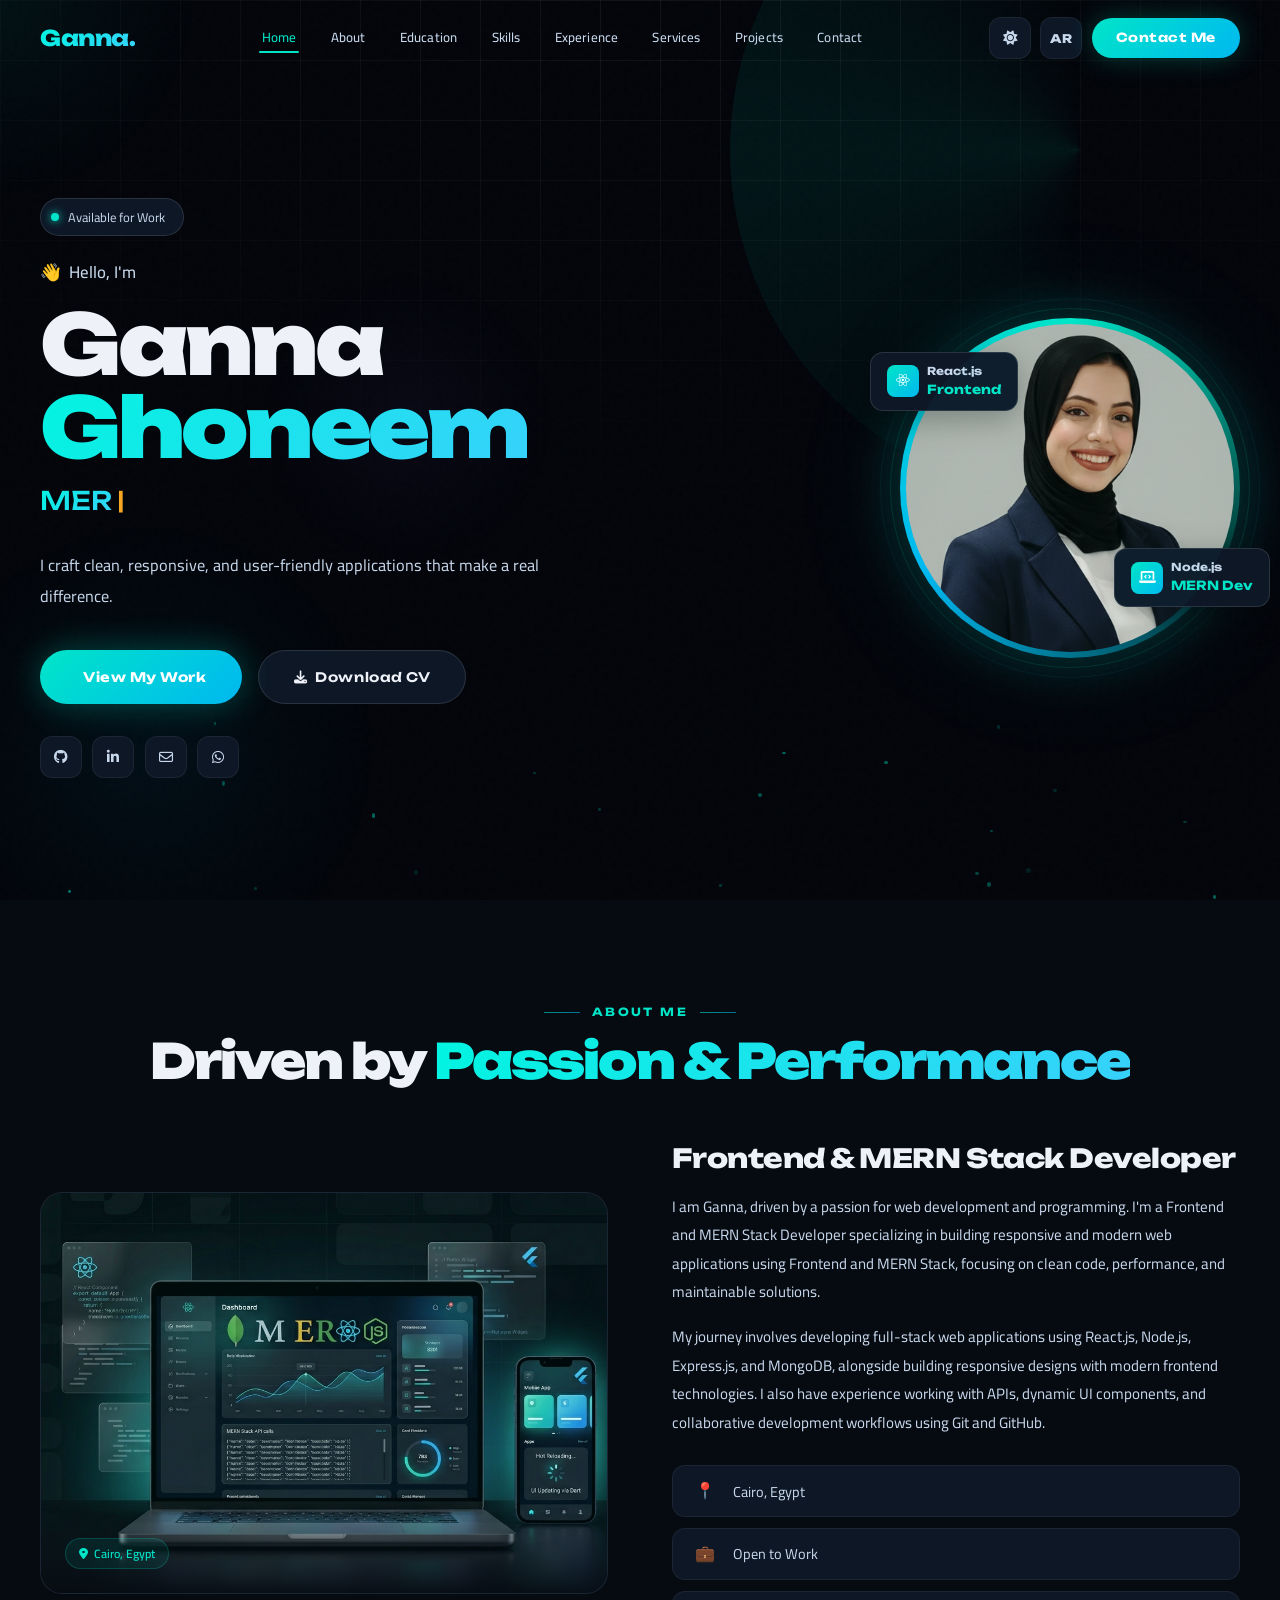
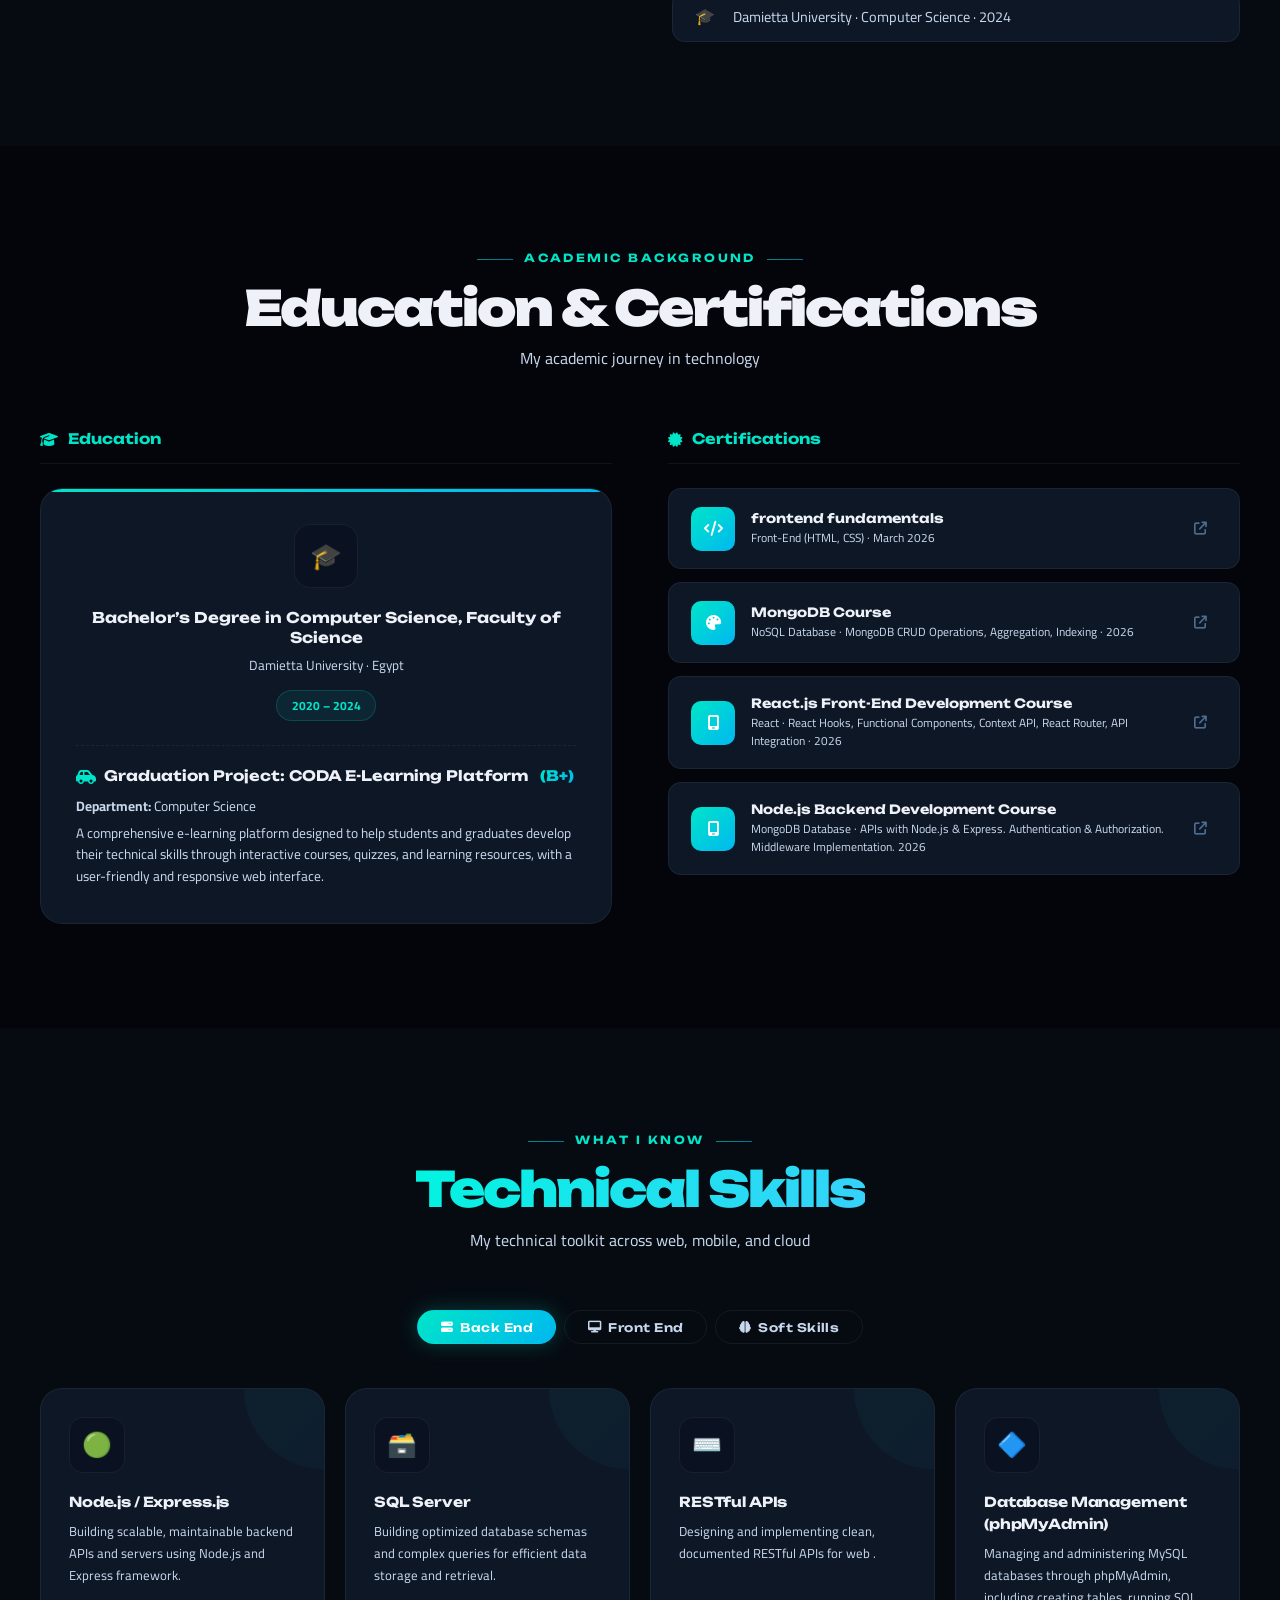
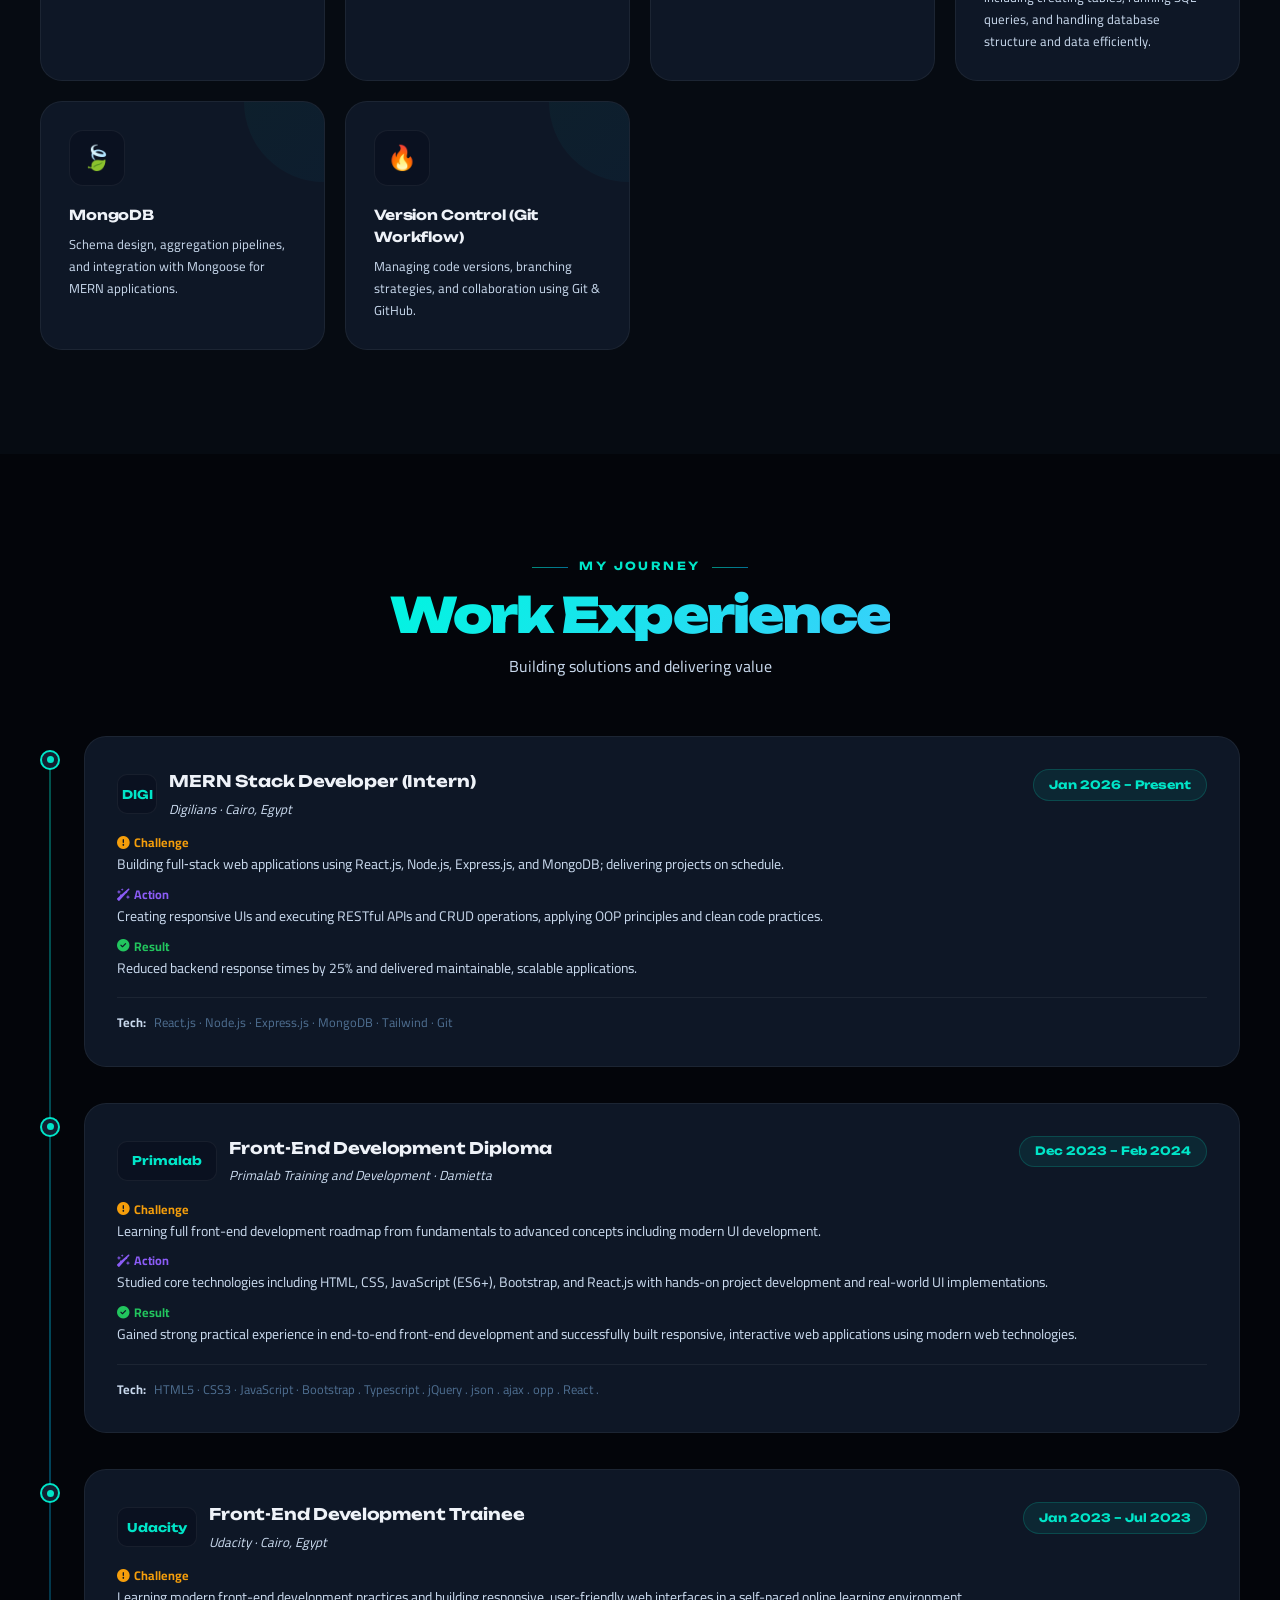
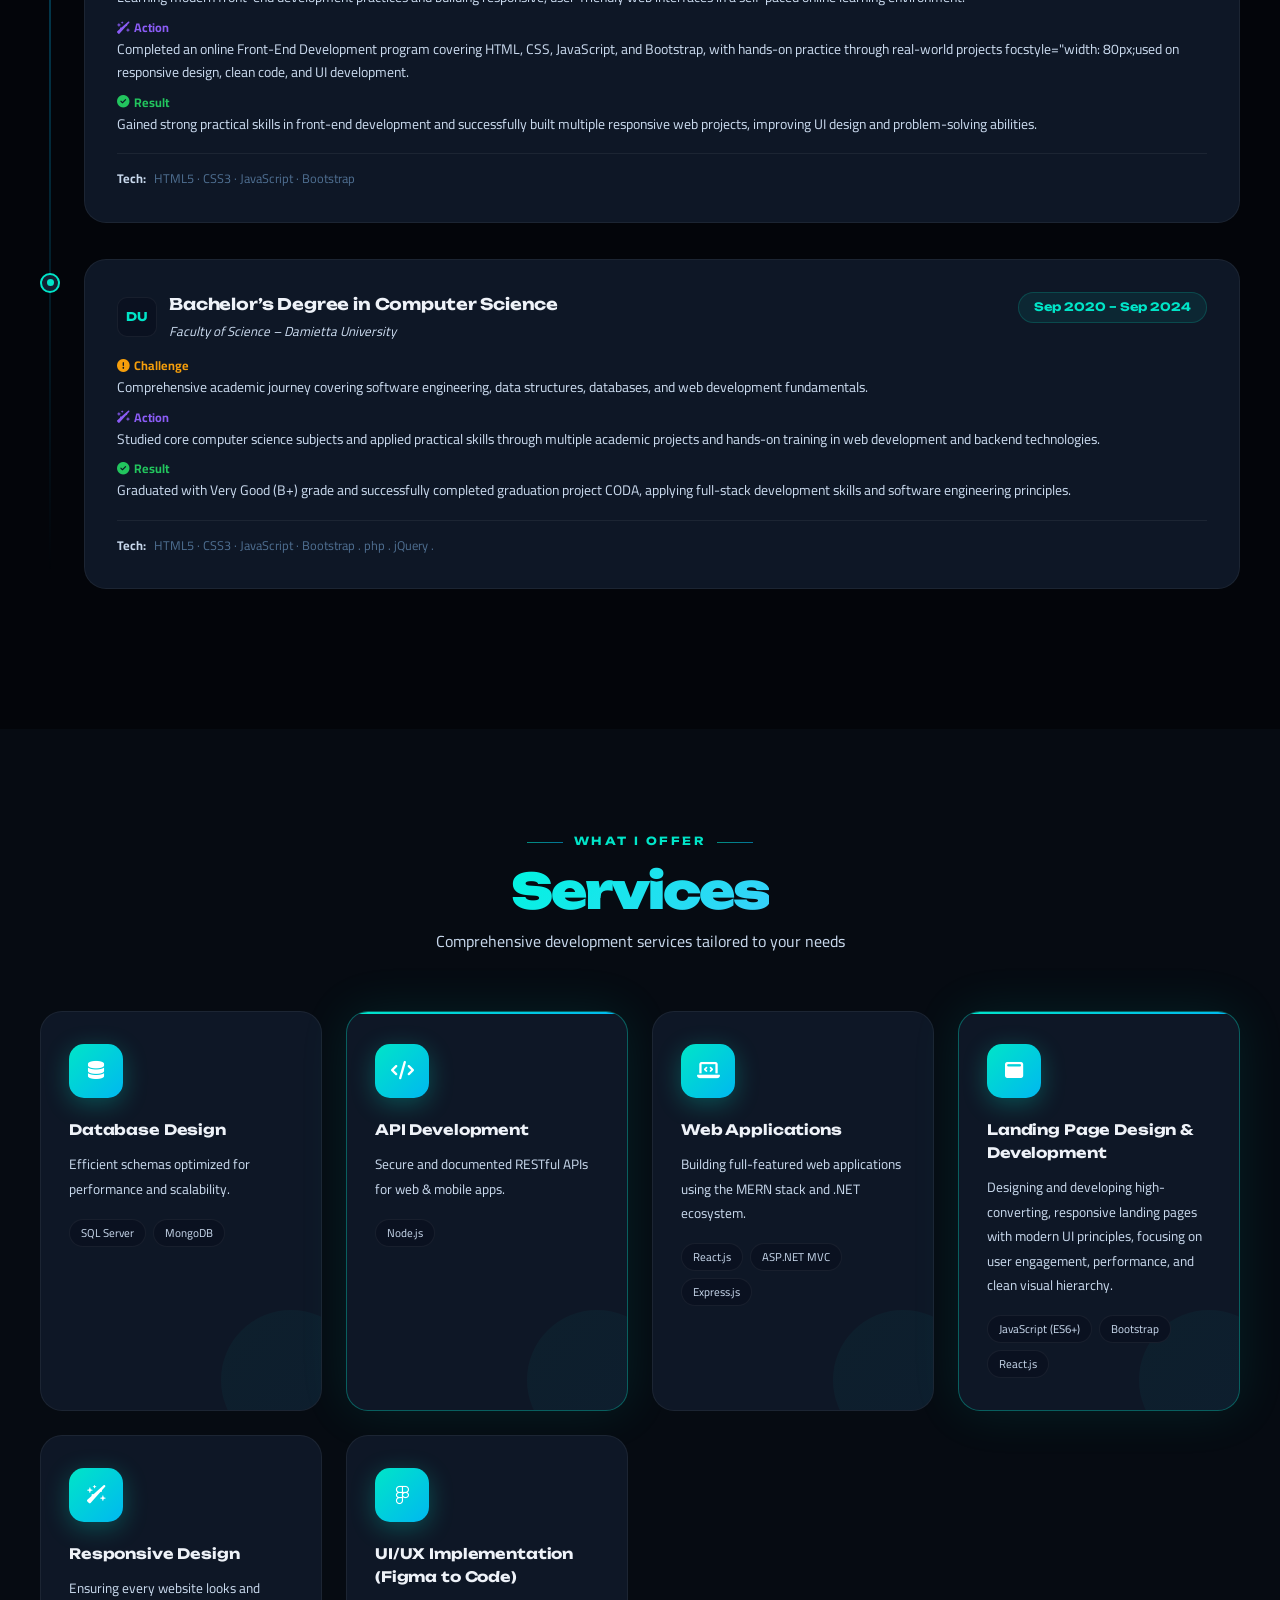
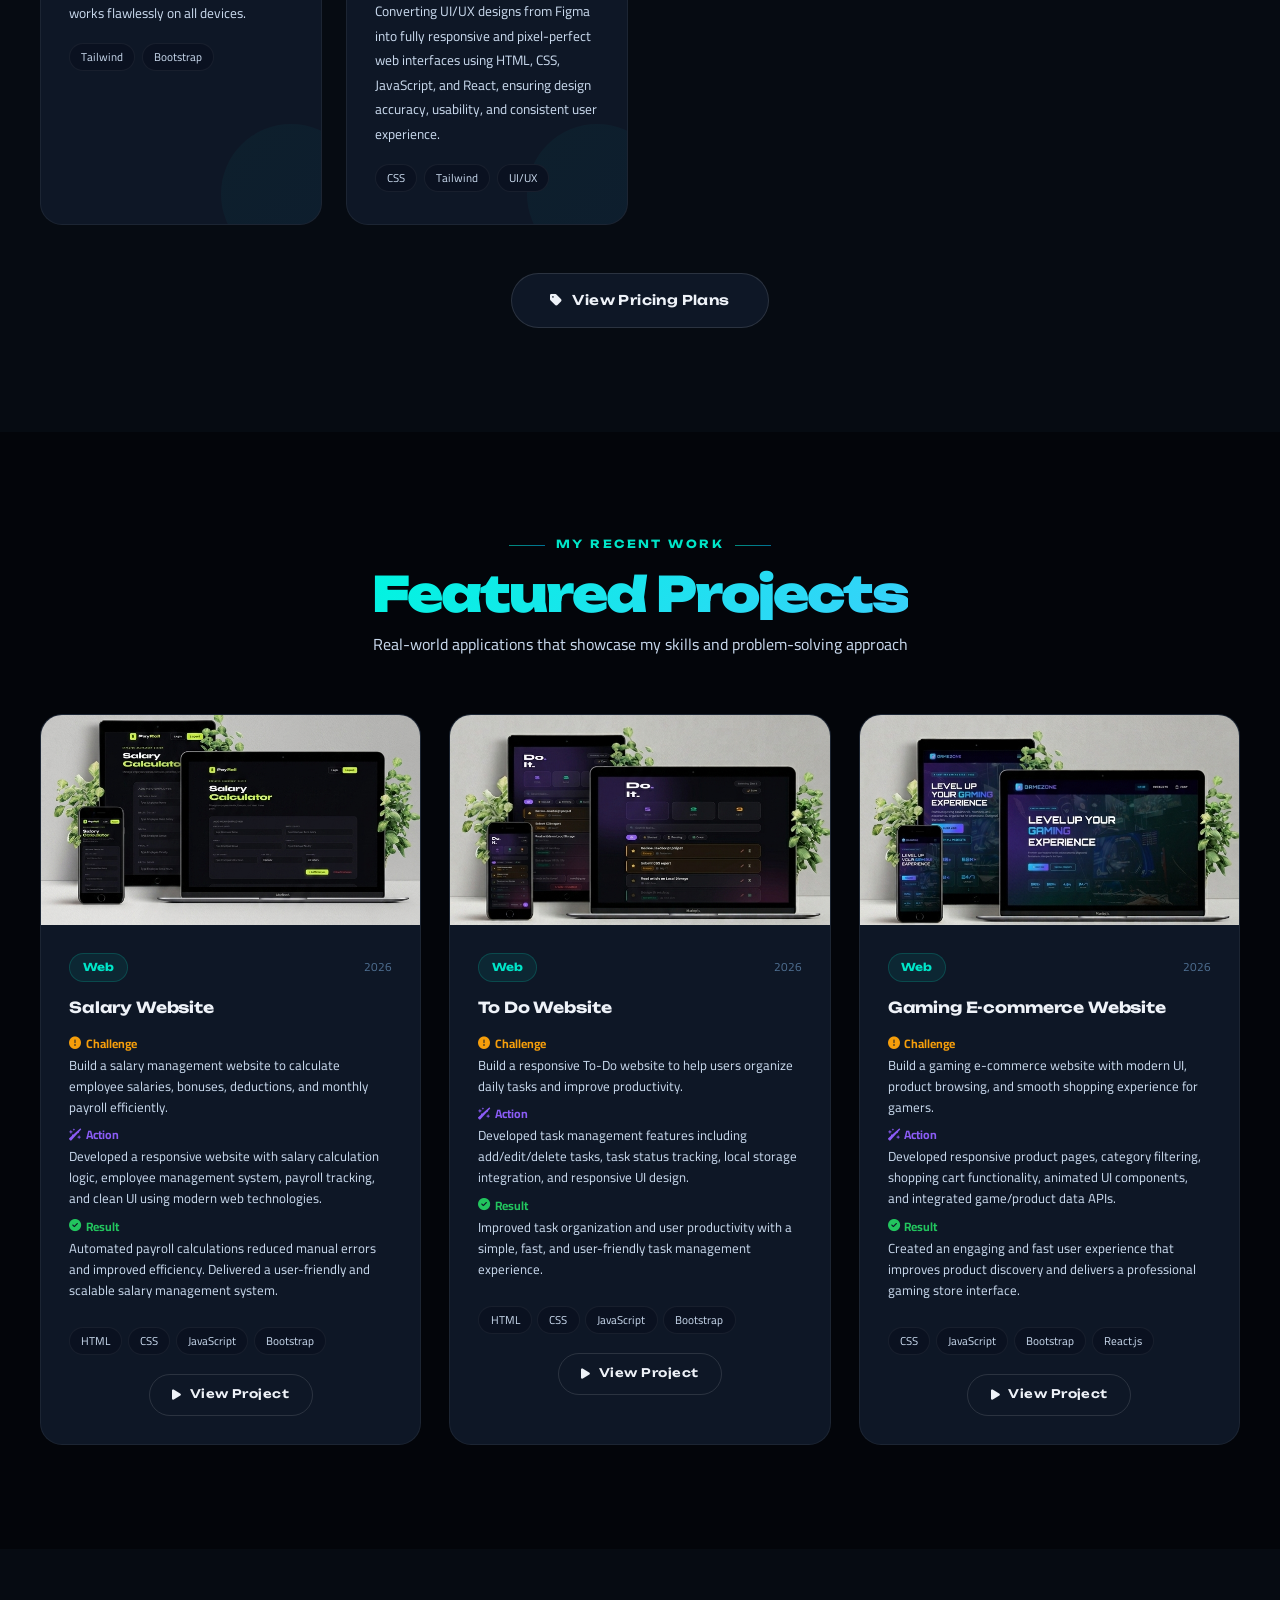
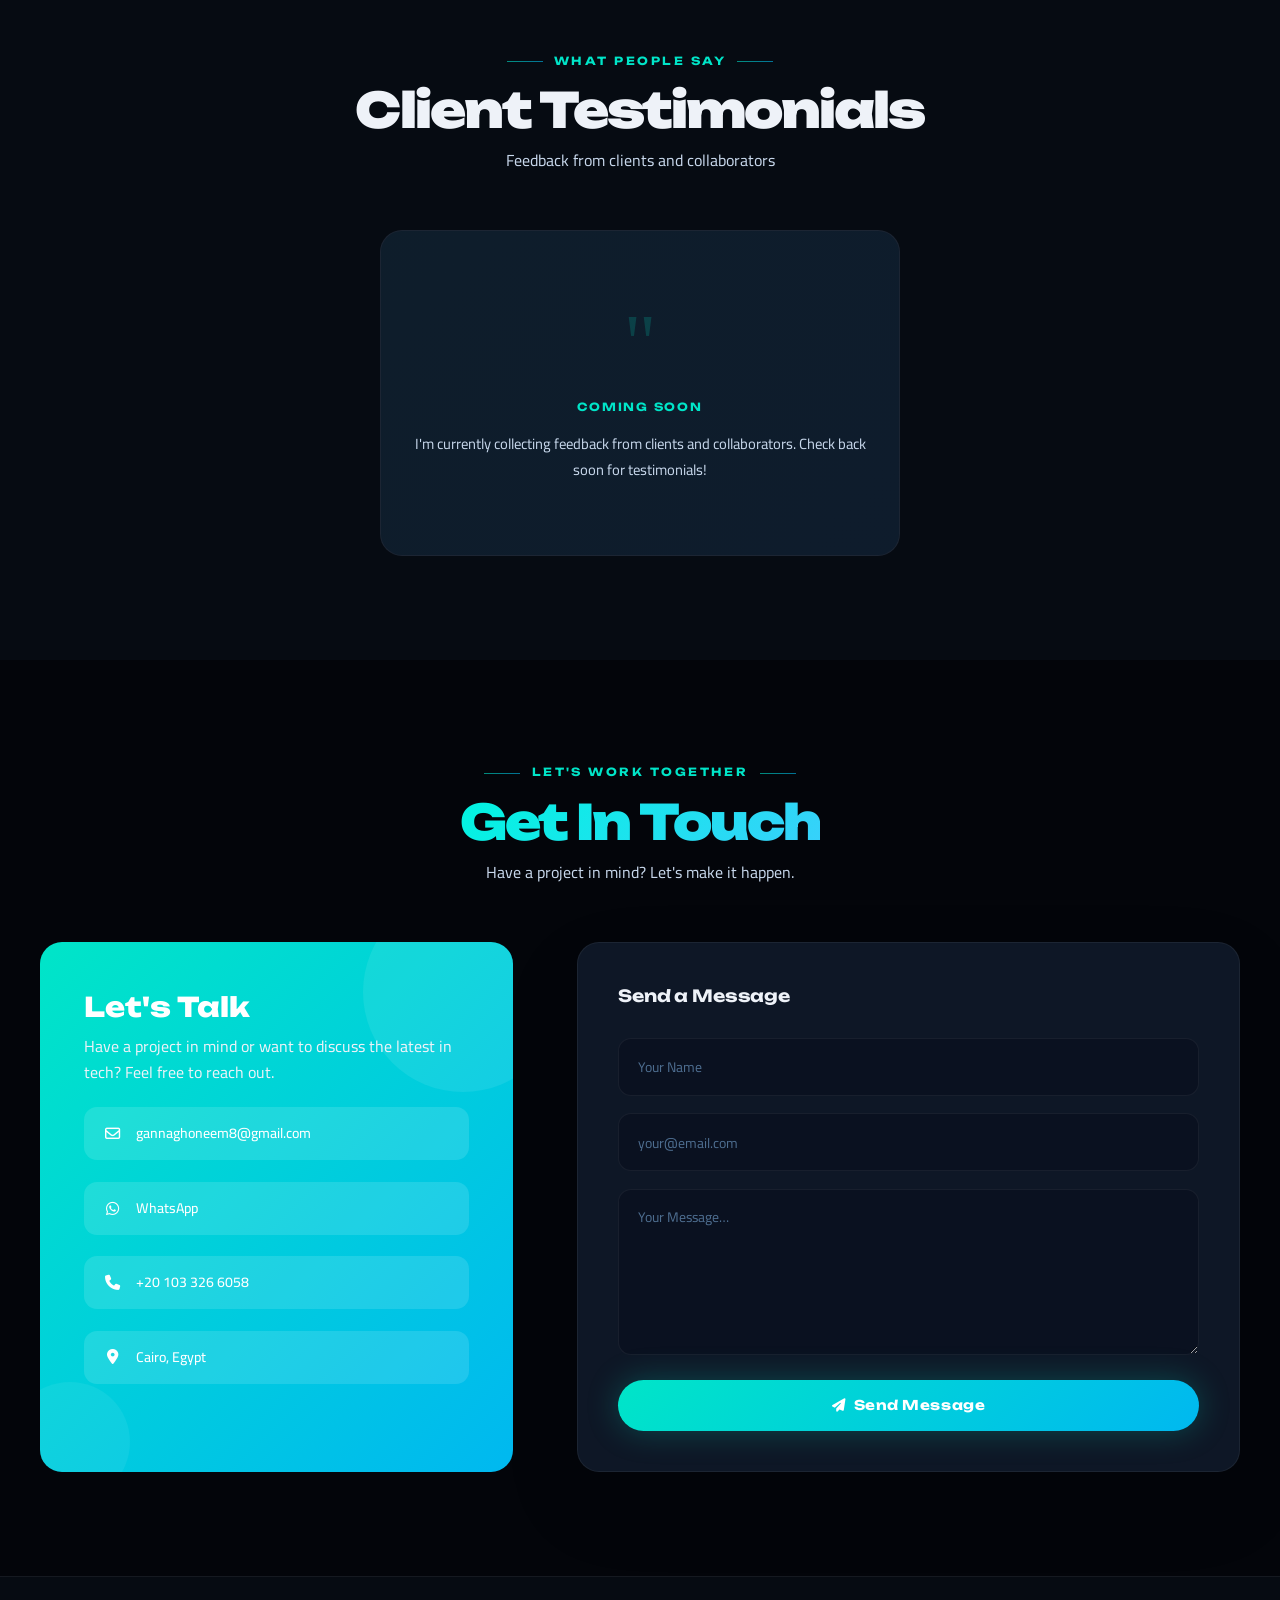
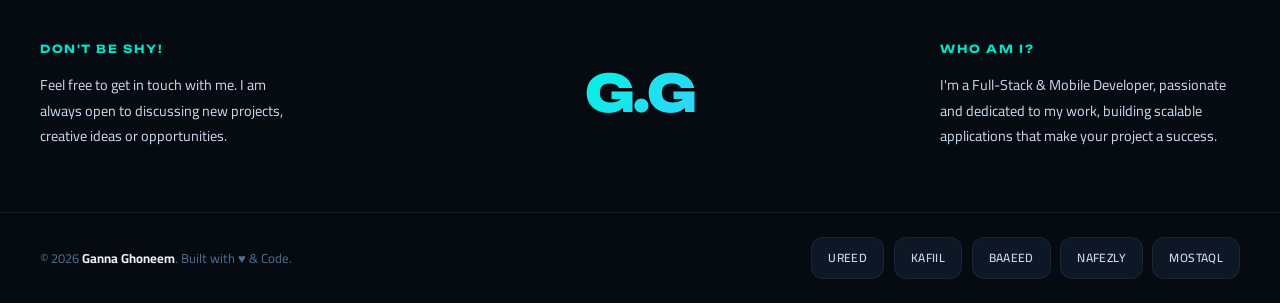
==== index.html @ 0fa46adc "Initial commit" ====
<!DOCTYPE html>
<html lang="en" data-theme="dark" dir="ltr">
<head>
  <meta charset="UTF-8"/>
  <meta name="viewport" content="width=device-width, initial-scale=1.0"/>
  <title>Basmala Emad | MERN Stack & Flutter Developer</title>
  <link rel="preconnect" href="https://fonts.googleapis.com"/>
  <link rel="preconnect" href="https://fonts.gstatic.com" crossorigin/>
  <link href="https://fonts.googleapis.com/css2?family=Unbounded:wght@300;400;500;600;700;800;900&family=Cabinet+Grotesk:wght@300;400;500;600;700;800&family=Cairo:wght@400;500;600;700;800&display=swap" rel="stylesheet"/>
  <link rel="stylesheet" href="https://cdnjs.cloudflare.com/ajax/libs/font-awesome/6.5.1/css/all.min.css" crossorigin="anonymous"/>
  <style>
    /* ===== CSS VARIABLES & RESET ===== */
    :root {
      --bg:#03050a; --bg2:#060b12; --bg3:#0a1120;
      --surface:#0e1726; --surface2:#121f30;
      --border:rgba(255,255,255,0.06); --border-hi:rgba(255,255,255,0.12);
      --text:#eef2f8; --text2:#c8d8ec; --text3:#4e6e90;
      --teal:#00e5c8; --teal-dim:rgba(0,229,200,0.08); --teal-glow:rgba(0,229,200,0.22);
      --teal2:#00b8f0; --amber:#f5a623;
      --grad:linear-gradient(135deg,#00e5c8 0%,#00b8f0 100%);
      --grad2:linear-gradient(135deg,#00f5e0 0%,#38d0fb 100%);
      --grad-purple:linear-gradient(135deg,#8b5cf6 0%,#00b8f0 100%);
      --grad-warm:linear-gradient(135deg,#f5a623 0%,#ef4444 100%);
      --navbar-bg:rgba(3,5,10,0.88);
      --radius:22px; --radius-sm:13px; --nav-h:76px;
      --ease:cubic-bezier(0.4,0,0.2,1);
      --spring:cubic-bezier(0.34,1.56,0.64,1);
      --bounce:cubic-bezier(0.68,-0.55,0.265,1.55);
      --fd:'Unbounded','Cairo',sans-serif;
      --fb:'Cabinet Grotesk','Cairo',sans-serif;
    }
    [data-theme="light"] {
      --bg:#f4f7fb; --bg2:#eaf0f8; --bg3:#dde8f2;
      --surface:#ffffff; --surface2:#f2f7fc;
      --border:rgba(0,0,0,0.07); --border-hi:rgba(0,0,0,0.14);
      --text:#060f1e; --text2:#3d5470; --text3:#8ea4bc;
      --teal:#00b8a8; --teal-dim:rgba(0,184,168,0.1); --teal-glow:rgba(0,184,168,0.2);
      --teal2:#0090c8; --amber:#d97a0f;
      --grad:linear-gradient(135deg,#00b8a8 0%,#0090c8 100%);
      --grad2:linear-gradient(135deg,#00d4c0 0%,#00a8e8 100%);
      --navbar-bg:rgba(244,247,251,0.92);
    }
    *,*::before,*::after{box-sizing:border-box;margin:0;padding:0}
    html{scroll-behavior:smooth}
    body{font-family:var(--fb);background:var(--bg);color:var(--text);overflow-x:hidden;line-height:1.6;transition:background .4s,color .4s}
    a{color:inherit;text-decoration:none}
    ul{list-style:none}
    img{max-width:100%;display:block}
    ::-webkit-scrollbar{width:3px}
    ::-webkit-scrollbar-track{background:var(--bg)}
    ::-webkit-scrollbar-thumb{background:var(--teal);border-radius:99px}
    ::selection{background:var(--teal);color:#fff}

    /* ── NOISE TEXTURE + GRID ── */
    body::before{
      content:'';position:fixed;inset:0;
      background-image:url("data:image/svg+xml,%3Csvg viewBox='0 0 200 200' xmlns='http://www.w3.org/2000/svg'%3E%3Cfilter id='n'%3E%3CfeTurbulence type='fractalNoise' baseFrequency='0.9' numOctaves='4' stitchTiles='stitch'/%3E%3C/filter%3E%3Crect width='100%25' height='100%25' filter='url(%23n)' opacity='0.025'/%3E%3C/svg%3E");
      pointer-events:none;z-index:0;opacity:.5
    }
    body::after{
      content:'';position:fixed;inset:0;
      background-image:linear-gradient(var(--border) 1px,transparent 1px),linear-gradient(90deg,var(--border) 1px,transparent 1px);
      background-size:60px 60px;pointer-events:none;z-index:0;
      mask-image:radial-gradient(ellipse 80% 60% at 50% 0%,black 0%,transparent 100%)
    }

    /* ── CURSOR GLOW ── */
    .cursor-glow{
      position:fixed;width:400px;height:400px;border-radius:50%;
      background:radial-gradient(circle,rgba(0,229,200,0.06) 0%,transparent 70%);
      pointer-events:none;z-index:1;transform:translate(-50%,-50%);
      transition:left .1s,top .1s;
    }

    /* ── NAVBAR ── */
    #navbar{position:fixed;top:0;left:0;right:0;height:var(--nav-h);z-index:100;display:flex;align-items:center;transition:all .45s var(--ease)}
    #navbar.scrolled{background:var(--navbar-bg);backdrop-filter:blur(30px) saturate(1.4);-webkit-backdrop-filter:blur(30px) saturate(1.4);border-bottom:1px solid var(--border)}
    .nav-inner{max-width:1280px;width:100%;margin:0 auto;padding:0 2.5rem;display:flex;align-items:center;justify-content:space-between;gap:1rem}
    .nav-logo{
      font-family:var(--fd);font-size:1.35rem;font-weight:800;
      background:var(--grad2);-webkit-background-clip:text;-webkit-text-fill-color:transparent;background-clip:text;
      position:relative;letter-spacing:-.02em;
    }
    .nav-logo::after{content:'';position:absolute;bottom:-3px;left:0;right:0;height:2px;background:var(--grad);border-radius:99px;transform:scaleX(0);transform-origin:left;transition:transform .3s var(--ease)}
    .nav-logo:hover::after{transform:scaleX(1)}
    .nav-links{display:flex;align-items:center;gap:.15rem}
    .nav-links a{
      font-size:.83rem;font-weight:500;padding:.5rem 1rem;border-radius:10px;
      color:var(--text2);transition:color .3s,background .3s;white-space:nowrap;letter-spacing:.01em;
      position:relative;
    }
    .nav-links a::after{content:'';position:absolute;bottom:4px;left:50%;right:50%;height:1.5px;background:var(--teal);border-radius:99px;transition:left .3s,right .3s}
    .nav-links a:hover{color:var(--teal)}
    .nav-links a:hover::after,.nav-links a.active::after{left:20%;right:20%}
    .nav-links a.active{color:var(--teal)}
    .nav-actions{display:flex;align-items:center;gap:.6rem}
    .nav-cta{
      font-family:var(--fd);font-size:.78rem;font-weight:700;padding:.65rem 1.5rem;
      border-radius:99px;background:var(--grad);color:#fff;letter-spacing:.04em;
      transition:all .3s var(--spring);box-shadow:0 0 28px rgba(0,229,200,0.25);white-space:nowrap;
      position:relative;overflow:hidden;
    }
    .nav-cta::before{content:'';position:absolute;inset:0;background:rgba(255,255,255,.15);transform:scaleX(0);transform-origin:left;transition:transform .3s}
    .nav-cta:hover::before{transform:scaleX(1)}
    .nav-cta:hover{transform:translateY(-2px);box-shadow:0 0 40px rgba(0,229,200,.4)}
    .icon-btn{
      width:42px;height:42px;border-radius:12px;border:1px solid var(--border);background:var(--surface);
      display:flex;align-items:center;justify-content:center;font-size:.9rem;color:var(--text2);
      cursor:pointer;transition:all .3s var(--spring);flex-shrink:0;
    }
    .icon-btn:hover{color:var(--teal);border-color:var(--teal);background:var(--teal-dim);transform:scale(1.08)}
    .lang-btn{font-family:var(--fd);font-size:.74rem;font-weight:800;letter-spacing:.06em}
    .ham-btn{display:none;background:none;border:1px solid var(--border);border-radius:10px;padding:.45rem .65rem;color:var(--text2);cursor:pointer;transition:all .3s}
    .ham-btn:hover{color:var(--teal);border-color:var(--teal)}
    .mobile-nav{display:none;position:fixed;top:var(--nav-h);left:0;right:0;background:var(--bg2);backdrop-filter:blur(20px);border-bottom:1px solid var(--border);z-index:99;padding:1rem 1.5rem 1.5rem;flex-direction:column;gap:.2rem}
    .mobile-nav.open{display:flex;animation:slideDown .3s var(--ease)}
    @keyframes slideDown{from{opacity:0;transform:translateY(-10px)}to{opacity:1;transform:none}}
    .mobile-nav a{padding:.75rem .5rem;font-size:.95rem;color:var(--text2);border-bottom:1px solid var(--border);transition:color .3s,padding .3s}
    .mobile-nav a:hover{color:var(--teal);padding-left:1rem}

    /* ── LAYOUT ── */
    main{position:relative;z-index:1}
    .container{max-width:1280px;margin:0 auto;padding-left:2.5rem;padding-right:2.5rem}
    .section{padding:6.5rem 0}
    .section-bg{background:var(--bg2)}
    .reveal{opacity:0;transform:translateY(30px);transition:opacity .8s var(--ease),transform .8s var(--ease)}
    .reveal-left{opacity:0;transform:translateX(-30px);transition:opacity .8s var(--ease),transform .8s var(--ease)}
    .reveal-right{opacity:0;transform:translateX(30px);transition:opacity .8s var(--ease),transform .8s var(--ease)}
    .reveal.d1,.reveal-left.d1,.reveal-right.d1{transition-delay:.12s}
    .reveal.d2,.reveal-left.d2,.reveal-right.d2{transition-delay:.24s}
    .reveal.d3,.reveal-left.d3,.reveal-right.d3{transition-delay:.36s}
    .reveal.d4,.reveal-left.d4,.reveal-right.d4{transition-delay:.48s}
    .reveal.visible,.reveal-left.visible,.reveal-right.visible{opacity:1;transform:none}

    .sec-label{
      font-family:var(--fd);font-size:.7rem;font-weight:700;letter-spacing:.22em;
      text-transform:uppercase;color:var(--teal);text-align:center;margin-bottom:.9rem;
      display:flex;align-items:center;justify-content:center;gap:.7rem;
    }
    .sec-label::before,.sec-label::after{content:'';height:1px;width:36px;background:var(--grad);opacity:.6}
    .sec-heading{
      font-family:var(--fd);font-size:clamp(2rem,3.8vw,3.1rem);font-weight:900;
      line-height:1.05;letter-spacing:-.04em;text-align:center;margin-bottom:.65rem;
    }
    .sec-sub{text-align:center;color:var(--text2);font-size:1rem;line-height:1.75;margin-bottom:3.5rem}
    .gradient-text{background:var(--grad2);-webkit-background-clip:text;-webkit-text-fill-color:transparent;background-clip:text}

    /* ── HERO ── */
    #home{min-height:100vh;display:flex;align-items:center;padding-top:var(--nav-h);position:relative;overflow:hidden}
    
    .orb{position:absolute;border-radius:50%;pointer-events:none;will-change:transform}
    .orb-1{
      width:700px;height:700px;top:-200px;right:-150px;
      background:conic-gradient(from 180deg at 50% 50%,transparent 0deg,rgba(0,229,200,.08) 90deg,transparent 180deg);
      animation:spinOrb 20s linear infinite;
    }
    .orb-2{width:500px;height:500px;bottom:-100px;left:-100px;background:radial-gradient(circle,rgba(0,184,240,.06) 0%,transparent 65%);animation:floatOrb 12s ease-in-out infinite}
    .orb-3{width:300px;height:300px;top:30%;left:20%;background:radial-gradient(circle,rgba(139,92,246,.05) 0%,transparent 70%);animation:floatOrb 8s ease-in-out infinite reverse;animation-delay:-3s}
    @keyframes spinOrb{to{transform:rotate(360deg)}}
    @keyframes floatOrb{0%,100%{transform:translateY(0) scale(1)}50%{transform:translateY(-25px) scale(1.05)}}

    /* Particle dots */
    .particles{position:absolute;inset:0;overflow:hidden;pointer-events:none}
    .particle{
      position:absolute;width:3px;height:3px;border-radius:50%;
      background:var(--teal);opacity:0;animation:particleFloat var(--dur) ease-in-out infinite;
      animation-delay:var(--delay);
    }
    @keyframes particleFloat{
      0%{opacity:0;transform:translateY(0) scale(0)}
      20%{opacity:.6}
      80%{opacity:.3}
      100%{opacity:0;transform:translateY(-120px) scale(1.5)}
    }

    .hero-inner{max-width:1280px;margin:0 auto;padding:0 2.5rem;display:grid;grid-template-columns:1fr auto;gap:5rem;align-items:center;width:100%;position:relative;z-index:2}

    .hero-badge{
      display:inline-flex;align-items:center;gap:.6rem;
      background:var(--surface);border:1px solid var(--border-hi);
      border-radius:99px;padding:.5rem 1.1rem .5rem .6rem;
      margin-bottom:1.4rem;font-size:.8rem;color:var(--text2);
      animation:badgePop .6s var(--spring) both;
    }
    @keyframes badgePop{from{opacity:0;transform:translateY(10px) scale(.9)}to{opacity:1;transform:none}}
    .hero-badge-dot{width:8px;height:8px;border-radius:50%;background:var(--teal);box-shadow:0 0 8px var(--teal);animation:pulse 2s ease-in-out infinite}
    @keyframes pulse{0%,100%{box-shadow:0 0 8px var(--teal)}50%{box-shadow:0 0 20px var(--teal),0 0 40px rgba(0,229,200,.3)}}

    .hero-greeting{display:flex;align-items:center;gap:.5rem;font-size:1.05rem;color:var(--text2);margin-bottom:1rem;font-weight:500;animation:fadeUp .7s var(--ease) .1s both}
    @keyframes fadeUp{from{opacity:0;transform:translateY(15px)}to{opacity:1;transform:none}}
    .hero-name{
      font-family:var(--fd);font-size:clamp(3rem,6.5vw,5.5rem);font-weight:900;
      line-height:1;letter-spacing:-.04em;margin-bottom:.8rem;
      animation:fadeUp .7s var(--ease) .2s both;
    }
    .hero-name .line2{background:var(--grad2);-webkit-background-clip:text;-webkit-text-fill-color:transparent;background-clip:text}
    .hero-tw{
      font-family:var(--fd);font-size:clamp(1.1rem,2.2vw,1.6rem);font-weight:500;
      min-height:2.5rem;display:flex;align-items:center;gap:.3rem;margin-bottom:1.75rem;
      animation:fadeUp .7s var(--ease) .3s both;
    }
    .tw-text{background:var(--grad2);-webkit-background-clip:text;-webkit-text-fill-color:transparent;background-clip:text}
    .tw-cursor{-webkit-text-fill-color:var(--amber);animation:blink 1s step-end infinite}
    @keyframes blink{0%,100%{opacity:1}50%{opacity:0}}
    .hero-desc{font-size:1.02rem;color:var(--text2);line-height:1.9;max-width:540px;margin-bottom:2.4rem;animation:fadeUp .7s var(--ease) .4s both}

    .hero-actions{display:flex;gap:1rem;flex-wrap:wrap;margin-bottom:2rem;animation:fadeUp .7s var(--ease) .5s both}
    .hero-social{display:flex;gap:.65rem;margin-top:1rem;animation:fadeUp .7s var(--ease) .6s both}

    .btn-primary{
      display:inline-flex;align-items:center;gap:.5rem;padding:.95rem 2.2rem;
      border-radius:99px;border:none;background:var(--grad);color:#fff;
      font-family:var(--fd);font-size:.82rem;font-weight:700;letter-spacing:.04em;
      box-shadow:0 0 35px rgba(0,229,200,.3);cursor:pointer;
      transition:all .35s var(--spring);position:relative;overflow:hidden;
    }
    .btn-primary::before{content:'';position:absolute;inset:0;background:rgba(255,255,255,.2);transform:scaleX(0);transform-origin:left;transition:transform .3s}
    .btn-primary:hover{transform:translateY(-3px);box-shadow:0 4px 60px rgba(0,229,200,.5)}
    .btn-primary:hover::before{transform:scaleX(1)}
    .btn-ghost{
      display:inline-flex;align-items:center;gap:.5rem;padding:.95rem 2.2rem;
      border-radius:99px;border:1.5px solid var(--border-hi);background:var(--surface);
      color:var(--text);font-family:var(--fd);font-size:.82rem;font-weight:600;letter-spacing:.04em;
      transition:all .35s var(--spring);
    }
    .btn-ghost:hover{border-color:var(--teal);color:var(--teal);transform:translateY(-3px);background:var(--teal-dim)}

    /* Hero photo */
    .hero-photo-wrap{position:relative;flex-shrink:0;animation:fadeUp .9s var(--ease) .2s both}
    .hero-photo-ring{
      width:340px;height:340px;border-radius:50%;padding:6px;position:relative;
      background:conic-gradient(var(--teal) 0deg,rgba(0,229,200,.2) 120deg,var(--teal2) 240deg,var(--teal) 360deg);
      /* animation:ringRotate 8s linear infinite; */
      box-shadow:0 0 60px rgba(0,229,200,.2),0 0 120px rgba(0,184,240,.1);
    }
    @keyframes ringRotate{to{filter:hue-rotate(360deg)}}
    .hero-photo-ring::before{content:'';position:absolute;inset:-10px;border-radius:50%;border:1px solid rgba(0,229,200,.12);animation:ringRotate 12s linear infinite reverse}
    .hero-photo-ring::after{content:'';position:absolute;inset:-20px;border-radius:50%;border:1px solid rgba(0,184,240,.07)}
    .hero-photo-inner{
      width:100%;height:100%;border-radius:50%;overflow:hidden;
      background:linear-gradient(135deg,var(--surface) 0%,var(--bg3) 100%);
      display:flex;align-items:center;justify-content:center;
      font-family:var(--fd);font-size:5rem;font-weight:900;
      position:relative;
    }
    /* تنسيق ألوان الصورة مع الثيم */
  .hero-photo-inner::after {
  content: '';
  position: absolute;
  inset: 0;
  background: var(--teal-dim);
  mix-blend-mode: overlay;
  opacity: 0.45; /* زيادة الشفافية لتأثير أقوى */
  pointer-events: none;
}
.hero-photo-inner::before {
  content: '';
  position: absolute;
  inset: 0;
  background: var(--teal-glow);
  opacity: 0.15;
  pointer-events: none;
  z-index: 1;
}
    .hero-photo-inner img{width:100%;height:100%;object-fit:cover}
    .hero-initials{background:var(--grad2);-webkit-background-clip:text;-webkit-text-fill-color:transparent;background-clip:text}

    /* Floating badges around photo */
    .photo-float-badge{
      position:absolute;background:var(--surface);border:1px solid var(--border-hi);
      border-radius:var(--radius-sm);padding:.6rem 1rem;display:flex;align-items:center;
      gap:.5rem;box-shadow:0 8px 32px rgba(0,0,0,.3);white-space:nowrap;
    }
    .pfb-1{top:10%;left:-30px;animation:floatBadge1 4s ease-in-out infinite}
    .pfb-2{bottom:15%;right:-30px;animation:floatBadge2 5s ease-in-out infinite}
    @keyframes floatBadge1{0%,100%{transform:translateY(0)}50%{transform:translateY(-8px)}}
    @keyframes floatBadge2{0%,100%{transform:translateY(0)}50%{transform:translateY(8px)}}
    .pfb-icon{width:32px;height:32px;border-radius:8px;background:var(--grad);display:flex;align-items:center;justify-content:center;font-size:.85rem;color:#fff}
    .pfb-label{font-family:var(--fd);font-size:.68rem;font-weight:700;color:var(--text2)}
    .pfb-value{font-family:var(--fd);font-size:.78rem;font-weight:700;color:var(--teal)}

    .social-btn{
      width:42px;height:42px;border-radius:12px;border:1px solid var(--border);background:var(--surface);
      display:flex;align-items:center;justify-content:center;font-size:.88rem;color:var(--text2);
      transition:all .35s var(--spring);position:relative;overflow:hidden;
    }
    .social-btn::before{content:'';position:absolute;inset:0;background:var(--grad);opacity:0;transition:opacity .3s}
    .social-btn:hover{color:#fff;border-color:transparent;transform:translateY(-4px) scale(1.1)}
    .social-btn:hover::before{opacity:1}
    .social-btn i{position:relative;z-index:1}

    /* Stats row */
    .hero-stats{display:flex;gap:2rem;margin-top:2rem;padding-top:1.5rem;border-top:1px solid var(--border);animation:fadeUp .7s var(--ease) .7s both}
    .hero-stat .stat-num{font-family:var(--fd);font-size:1.6rem;font-weight:900;background:var(--grad2);-webkit-background-clip:text;-webkit-text-fill-color:transparent;background-clip:text}
    .hero-stat .stat-lbl{font-size:.78rem;color:var(--text3);margin-top:.1rem}

    /* ── ABOUT ── */
    .about-layout{display:grid;grid-template-columns:1fr 1fr;gap:4rem;align-items:center}
    .about-visual{
      position:relative;border-radius:var(--radius);overflow:hidden;
      background:var(--surface);border:1px solid var(--border);
    }
    .about-visual img{width:100%;height:420px;object-fit:cover;display:block}
    .about-visual-placeholder{
      height:400px;display:flex;align-items:center;justify-content:center;font-size:7rem;
      background:linear-gradient(135deg,var(--surface) 0%,var(--bg3) 100%);position:relative;
    }
    .about-visual-placeholder::before{content:'';position:absolute;inset:0;background:var(--grad);opacity:.05}
    .about-overlay{
      position:absolute;bottom:0;left:0;right:0;padding:1.5rem;
      background:linear-gradient(to top,rgba(6,11,18,.95) 0%,transparent 100%);
    }
    .about-tag{
      display:inline-flex;align-items:center;gap:.4rem;
      background:var(--teal-dim);border:1px solid rgba(0,229,200,.2);
      border-radius:99px;padding:.3rem .8rem;font-size:.75rem;color:var(--teal);font-weight:600;
    }
    .about-content h3{font-family:var(--fd);font-size:1.65rem;font-weight:800;margin-bottom:1.1rem;line-height:1.2;letter-spacing:-.02em}
    .about-content p{font-size:.94rem;color:var(--text2);line-height:1.9;margin-bottom:1rem}
    .about-content p strong{color:var(--text)}
    .about-meta{display:flex;flex-direction:column;gap:.7rem;margin-top:1.75rem}
    .about-meta-item{
      display:flex;align-items:center;gap:.75rem;font-size:.9rem;color:var(--text2);
      background:var(--surface);border:1px solid var(--border);border-radius:var(--radius-sm);
      padding:.75rem 1rem;transition:all .3s;
    }
    .about-meta-item:hover{border-color:var(--teal);color:var(--text);transform:translateX(4px)}
    .about-meta-item .meta-icon{font-size:1rem;width:32px;text-align:center;flex-shrink:0}

    /* ── EDUCATION ── */
    .edu-layout{display:grid;grid-template-columns:1fr 1fr;gap:3.5rem;align-items:start}
    .edu-section-title{
      font-family:var(--fd);font-size:.9rem;font-weight:700;color:var(--teal);
      margin-bottom:1.5rem;display:flex;align-items:center;gap:.6rem;
      padding-bottom:.75rem;border-bottom:1px solid var(--border);
    }
    .edu-card{
      background:var(--surface);border:1px solid var(--border);border-radius:var(--radius);
      padding:2.2rem;position:relative;overflow:hidden;transition:all .4s var(--spring);text-align:center;
    }
    .edu-card::before{content:'';position:absolute;top:0;left:0;right:0;height:2.5px;background:var(--grad)}
    .edu-card::after{content:'';position:absolute;inset:0;background:var(--grad);opacity:0;transition:opacity .4s}
    .edu-card:hover{border-color:rgba(0,229,200,.4);transform:translateY(-6px);box-shadow:0 24px 60px rgba(0,229,200,.08)}
    .edu-card>*{position:relative;z-index:1}
    .edu-uni-logo{
      width:64px;height:64px;border-radius:16px;background:var(--bg3);border:1px solid var(--border);
      display:flex;align-items:center;justify-content:center;font-size:1.6rem;margin:0 auto 1.2rem;
      transition:all .3s var(--spring);
    }
    .edu-card:hover .edu-uni-logo{transform:scale(1.12) rotate(5deg)}
    .edu-card h3{font-family:var(--fd);font-size:.92rem;font-weight:700;margin-bottom:.4rem;line-height:1.4}
    .edu-inst{font-size:.83rem;color:var(--text2);margin-bottom:.6rem}
    .edu-period{
      display:inline-block;font-size:.75rem;color:var(--teal);font-weight:700;
      background:var(--teal-dim);border:1px solid rgba(0,229,200,.18);padding:.3rem .9rem;border-radius:99px;
    }

    .cert-list{display:flex;flex-direction:column;gap:.8rem}
    .cert-item{
      background:var(--surface);border:1px solid var(--border);border-radius:var(--radius-sm);
      padding:1.1rem 1.4rem;display:flex;align-items:center;gap:1rem;
      transition:all .35s var(--spring);position:relative;overflow:hidden;
    }
    .cert-item::before{content:'';position:absolute;left:0;top:0;bottom:0;width:3px;background:var(--grad);transform:scaleY(0);transform-origin:top;transition:transform .3s}
    .cert-item:hover{border-color:rgba(0,229,200,.3);transform:translateX(6px);padding-left:1.7rem}
    .cert-item:hover::before{transform:scaleY(1)}
    .cert-icon{width:44px;height:44px;border-radius:10px;background:var(--grad);flex-shrink:0;display:flex;align-items:center;justify-content:center;font-size:.95rem;color:#fff;transition:transform .3s var(--spring)}
    .cert-item:hover .cert-icon{transform:scale(1.1) rotate(-5deg)}
    .cert-info h4{font-family:var(--fd);font-size:.8rem;font-weight:700;margin-bottom:.2rem;line-height:1.35}
    .cert-info p{font-size:.74rem;color:var(--text2);line-height:1.5}
    .cert-link{margin-left:auto;color:var(--text3);font-size:.82rem;transition:all .3s;flex-shrink:0;width:32px;height:32px;border-radius:8px;display:flex;align-items:center;justify-content:center;border:1px solid transparent}
    .cert-link:hover{color:var(--teal);border-color:var(--teal);background:var(--teal-dim)}

    /* Graduation project card */
    .grad-project-card {
      margin-top: 2rem;
      background: var(--surface);
      border: 1px solid var(--border);
      border-radius: var(--radius);
      padding: 1.8rem;
      border-left: 4px solid var(--teal);
    }
    .grad-project-card h4 {
      font-family: var(--fd);
      font-size: 1rem;
      margin-bottom: 0.5rem;
      display: flex;
      align-items: center;
      gap: 0.5rem;
    }
    .grad-project-card .grade {
      background: var(--grad);
      -webkit-background-clip: text;
      -webkit-text-fill-color: transparent;
      font-weight: 800;
      margin-left: 0.5rem;
    }

    /* ── SKILLS ── */
    .skills-filter{display:flex;gap:.5rem;flex-wrap:wrap;justify-content:center;margin-bottom:2.75rem}
    .skill-tab{
      padding:.55rem 1.4rem;border-radius:99px;border:1.5px solid var(--border);
      background:transparent;color:var(--text2);font-family:var(--fd);font-size:.74rem;
      font-weight:600;letter-spacing:.04em;cursor:pointer;transition:all .35s var(--spring);
      display:flex;align-items:center;gap:.45rem;
    }
    .skill-tab.active{background:var(--grad);border-color:transparent;color:#fff;box-shadow:0 0 20px rgba(0,229,200,.25)}
    .skill-tab:hover:not(.active){border-color:var(--teal);color:var(--teal);transform:translateY(-2px)}
    .skills-panel{display:none;grid-template-columns:repeat(auto-fill,minmax(250px,1fr));gap:1.25rem}
    .skills-panel.active{display:grid}
    .sk-card-lg{
      background:var(--surface);border:1px solid var(--border);border-radius:var(--radius);
      padding:1.75rem;transition:all .35s var(--spring);position:relative;overflow:hidden;
    }
    .sk-card-lg::before{content:'';position:absolute;top:0;right:0;width:80px;height:80px;background:var(--grad);opacity:.04;border-radius:0 0 0 80px}
    .sk-card-lg:hover{border-color:rgba(0,229,200,.4);transform:translateY(-5px);box-shadow:0 16px 40px rgba(0,229,200,.07)}
    .sk-card-icon{
      width:56px;height:56px;border-radius:14px;background:var(--bg3);border:1px solid var(--border);
      display:flex;align-items:center;justify-content:center;font-size:1.5rem;margin-bottom:1.1rem;
      transition:all .3s var(--spring);
    }
    .sk-card-lg:hover .sk-card-icon{transform:scale(1.12) rotate(5deg);background:var(--teal-dim);border-color:var(--teal)}
    .sk-card-lg h4{font-family:var(--fd);font-size:.86rem;font-weight:700;margin-bottom:.45rem;letter-spacing:-.01em}
    .sk-card-lg p{font-size:.81rem;color:var(--text2);line-height:1.7}

    /* ── EXPERIENCE ── */
    .timeline{position:relative;padding-left:2.75rem}
    [dir="rtl"] .timeline{padding-left:0;padding-right:2.75rem}
    .timeline::before{
      content:'';position:absolute;left:9px;top:16px;bottom:16px;width:1.5px;
      background:linear-gradient(to bottom,var(--teal),var(--teal2),transparent);opacity:.35;
    }
    [dir="rtl"] .timeline::before{left:auto;right:9px}
    .t-item{position:relative;margin-bottom:2.25rem}
    .t-dot{
      position:absolute;left:-2.75rem;top:14px;width:20px;height:20px;border-radius:50%;
      background:var(--surface2);border:2px solid var(--teal);display:flex;align-items:center;
      justify-content:center;z-index:1;transition:all .3s var(--spring);
    }
    [dir="rtl"] .t-dot{left:auto;right:-2.75rem}
    .t-dot::after{content:'';width:7px;height:7px;border-radius:50%;background:var(--teal);transition:all .3s}
    .t-item:hover .t-dot{transform:scale(1.3);box-shadow:0 0 16px var(--teal-glow)}
    .t-item:hover .t-dot::after{background:var(--teal2)}
    .t-card{
      background:var(--surface);border:1px solid var(--border);border-radius:var(--radius);
      padding:2rem;transition:all .35s var(--spring);position:relative;overflow:hidden;
    }
    .t-card::before{content:'';position:absolute;top:0;left:0;right:0;height:1.5px;background:var(--grad);transform:scaleX(0);transform-origin:left;transition:transform .4s var(--ease)}
    .t-item:hover .t-card{border-color:rgba(0,229,200,.25);box-shadow:0 16px 40px rgba(0,229,200,.06);transform:translateX(4px)}
    .t-item:hover .t-card::before{transform:scaleX(1)}
    .t-header{display:flex;justify-content:space-between;align-items:flex-start;gap:1rem;flex-wrap:wrap;margin-bottom:.85rem}
    .t-title-wrap{display:flex;align-items:center;gap:.75rem;flex:1}
    .t-company-logo{width:40px;height:40px;border-radius:10px;background:var(--bg3);border:1px solid var(--border);display:flex;align-items:center;justify-content:center;font-size:.75rem;font-family:var(--fd);font-weight:700;color:var(--teal);flex-shrink:0;transition:all .3s var(--spring)}
    .t-item:hover .t-company-logo{background:var(--teal-dim);border-color:var(--teal);transform:rotate(5deg)}
    .t-title{font-family:var(--fd);font-size:1rem;font-weight:700;margin-bottom:.25rem;letter-spacing:-.01em}
    .t-company{font-size:.82rem;color:var(--text2);font-style:italic}
    .t-date{
      font-family:var(--fd);font-size:.72rem;font-weight:700;padding:.35rem .95rem;border-radius:99px;
      background:var(--teal-dim);color:var(--teal);border:1px solid rgba(0,229,200,.18);white-space:nowrap;
    }
    .t-cac{display:flex;flex-direction:column;gap:.55rem;margin-bottom:1.1rem}
    .t-cac-item{display:flex;align-items:flex-start;gap:.5rem;font-size:.87rem}
    .t-cac-label{font-weight:700;font-size:.78rem;white-space:nowrap;display:flex;align-items:center;gap:.3rem}
    .t-cac-label.challenge{color:#f59e0b}
    .t-cac-label.action{color:#8b5cf6}
    .t-cac-label.result{color:#22c55e}
    .t-cac-text{color:var(--text2);line-height:1.65}
    .t-tech{font-size:.79rem;color:var(--text3);padding-top:.95rem;border-top:1px solid var(--border)}
    .t-tech strong{color:var(--text2);margin-right:.3rem}

    /* ── SERVICES ── */
    .svc-grid{display:grid;grid-template-columns:repeat(auto-fill,minmax(280px,1fr));gap:1.5rem}
    .svc-card{
      background:var(--surface);border:1px solid var(--border);border-radius:var(--radius);
      padding:2rem 1.75rem;position:relative;overflow:hidden;transition:all .4s var(--spring);
    }
    .svc-card.featured{border-color:rgba(0,229,200,.35);box-shadow:0 0 50px rgba(0,229,200,.1)}
    .svc-card:hover{border-color:rgba(0,229,200,.4);transform:translateY(-6px);box-shadow:0 24px 50px rgba(0,229,200,.09)}
    .svc-card::before{content:'';position:absolute;top:0;left:0;right:0;height:2px;background:var(--grad);transform:scaleX(0);transform-origin:left;transition:transform .45s var(--ease)}
    .svc-card:hover::before,.svc-card.featured::before{transform:scaleX(1)}
    .svc-card-bg{position:absolute;bottom:-40px;right:-40px;width:140px;height:140px;border-radius:50%;background:var(--grad);opacity:.04;transition:all .4s}
    .svc-card:hover .svc-card-bg{transform:scale(1.5);opacity:.07}
    .svc-icon{
      width:54px;height:54px;border-radius:15px;background:var(--grad);
      display:flex;align-items:center;justify-content:center;font-size:1.15rem;color:#fff;
      margin-bottom:1.3rem;box-shadow:0 6px 24px rgba(0,229,200,.28);
      transition:all .35s var(--spring);position:relative;z-index:1;
    }
    .svc-card:hover .svc-icon{transform:scale(1.12) rotate(-8deg)}
    .svc-card h3{font-family:var(--fd);font-size:.9rem;font-weight:700;margin-bottom:.65rem;position:relative;z-index:1;letter-spacing:-.01em}
    .svc-card p{font-size:.85rem;color:var(--text2);line-height:1.8;margin-bottom:1.1rem;position:relative;z-index:1}
    .svc-chips{display:flex;flex-wrap:wrap;gap:.4rem;position:relative;z-index:1}
    .svc-chip{
      font-size:.71rem;padding:.25rem .7rem;border-radius:99px;
      background:var(--bg3);color:var(--text2);border:1px solid var(--border);
      transition:all .3s;
    }
    .svc-card:hover .svc-chip{background:var(--teal-dim);border-color:rgba(0,229,200,.2);color:var(--teal)}

    /* ── PROJECTS ── */
    .proj-filter{display:flex;gap:.5rem;flex-wrap:wrap;justify-content:center;margin-bottom:2.75rem}
    .filter-btn{
      padding:.55rem 1.2rem;border-radius:99px;border:1.5px solid var(--border);
      background:transparent;color:var(--text2);font-family:var(--fd);font-size:.73rem;
      font-weight:600;letter-spacing:.04em;cursor:pointer;transition:all .35s var(--spring);
    }
    .filter-btn.active{background:var(--grad);border-color:transparent;color:#fff;box-shadow:0 0 20px rgba(0,229,200,.25)}
    .filter-btn:hover:not(.active){border-color:var(--teal);color:var(--teal);transform:translateY(-2px)}
    .proj-grid{display:grid;grid-template-columns:repeat(auto-fill,minmax(340px,1fr));gap:1.75rem}
    .proj-card{
      background:var(--surface);border:1px solid var(--border);border-radius:var(--radius);
      overflow:hidden;transition:all .4s var(--spring);
    }
    .proj-card:hover{border-color:rgba(0,229,200,.4);transform:translateY(-7px);box-shadow:0 28px 60px rgba(0,0,0,.2),0 0 0 1px rgba(0,229,200,.1)}
    .proj-visual{height:210px;position:relative;overflow:hidden;display:flex;align-items:center;justify-content:center}
    .proj-visual img{width:100%;height:100%;object-fit:cover;transition:transform .6s var(--ease)}
    .proj-card:hover .proj-visual img{transform:scale(1.08)}
    .proj-visual-overlay{
      position:absolute;inset:0;background:linear-gradient(to top,var(--surface) 0%,transparent 60%);
      opacity:0;transition:opacity .4s;
    }
    .proj-card:hover .proj-visual-overlay{opacity:1}
    .proj-visual-placeholder{font-size:3.5rem;position:absolute;transition:transform .4s var(--spring)}
    .proj-card:hover .proj-visual-placeholder{transform:scale(1.15)}
    .proj-body{padding:1.75rem;display:flex;flex-direction:column}
    .proj-meta{display:flex;justify-content:space-between;align-items:center;margin-bottom:.85rem}
    .proj-type{
      font-family:var(--fd);font-size:.68rem;font-weight:700;padding:.3rem .8rem;
      border-radius:99px;background:var(--teal-dim);color:var(--teal);border:1px solid rgba(0,229,200,.18);
    }
    .proj-year{font-size:.74rem;color:var(--text3)}
    .proj-body h3{font-family:var(--fd);font-size:.95rem;font-weight:700;margin-bottom:.85rem;display:flex;align-items:center;gap:.6rem;letter-spacing:-.01em}
    .proj-title-icon{width:32px;height:32px;border-radius:8px;background:var(--grad);display:flex;align-items:center;justify-content:center;font-size:.78rem;color:#fff;flex-shrink:0;transition:transform .3s var(--spring)}
    .proj-card:hover .proj-title-icon{transform:rotate(-8deg) scale(1.1)}
    .proj-cac{display:flex;flex-direction:column;gap:.45rem;margin-bottom:.85rem}
    .proj-cac-item .proj-cac-label{font-weight:700;font-size:.76rem;display:flex;align-items:center;gap:.3rem;margin-bottom:.12rem}
    .proj-cac-item .proj-cac-label.challenge{color:#f59e0b}
    .proj-cac-item .proj-cac-label.action{color:#8b5cf6}
    .proj-cac-item .proj-cac-label.result{color:#22c55e}
    .proj-cac-item p{color:var(--text2);line-height:1.6;font-size:.82rem}
    .proj-view-btn{
      display:inline-flex;align-items:center;justify-content:center;gap:.5rem;
      margin-top:1.2rem;padding:.65rem 1.4rem;border-radius:99px;
      border:1.5px solid var(--border-hi);background:transparent;color:var(--text);
      font-family:var(--fd);font-size:.74rem;font-weight:600;letter-spacing:.04em;
      transition:all .35s var(--spring);align-self:center;
    }
    .proj-view-btn:hover{border-color:var(--teal);color:var(--teal);transform:translateY(-3px);background:var(--teal-dim)}

    /* ── CONTACT ── */
    .contact-layout{display:grid;grid-template-columns:1fr 1.4fr;gap:4rem;align-items:stretch}
    .contact-info-card{
      background:var(--grad);border-radius:var(--radius);padding:2.75rem;
      display:flex;flex-direction:column;gap:1.35rem;position:relative;overflow:hidden;
    }
    .contact-info-card::before{content:'';position:absolute;top:-50px;right:-50px;width:200px;height:200px;border-radius:50%;background:rgba(255,255,255,.08)}
    .contact-info-card::after{content:'';position:absolute;bottom:-30px;left:-30px;width:120px;height:120px;border-radius:50%;background:rgba(255,255,255,.06)}
    .contact-info-card h3{font-family:var(--fd);font-size:1.7rem;font-weight:800;color:#fff;margin-bottom:.3rem;position:relative;z-index:1}
    .contact-info-card>p{font-size:.93rem;color:rgba(255,255,255,.8);line-height:1.8;position:relative;z-index:1}
    .contact-item-flat{
      display:flex;align-items:center;gap:.9rem;background:rgba(255,255,255,.12);
      border-radius:var(--radius-sm);padding:.95rem 1.2rem;transition:all .3s;position:relative;z-index:1;
    }
    .contact-item-flat:hover{background:rgba(255,255,255,.2);transform:translateX(4px)}
    .contact-item-flat i{font-size:.95rem;color:#fff;width:18px;text-align:center}
    .contact-item-flat a,.contact-item-flat span{font-size:.88rem;color:#fff;font-weight:500}
    /* إزالة التنسيق الخاص بالواتساب ليكون مثل باقي الأزرار */
    .contact-item-flat.whatsapp{background:rgba(255,255,255,.12)}
    .contact-item-flat.whatsapp:hover{background:rgba(255,255,255,.2)}

    .form-card{
      background:var(--surface);border:1px solid var(--border);border-radius:var(--radius);
      padding:2.5rem;box-shadow:0 32px 80px rgba(0,0,0,.1);
    }
    .form-card h3{font-family:var(--fd);font-size:1.05rem;font-weight:700;margin-bottom:1.75rem;letter-spacing:-.01em}
    .form-group{margin-bottom:1.1rem;position:relative}
    .form-group input,.form-group textarea{
      width:100%;padding:.9rem 1.15rem;border-radius:var(--radius-sm);border:1.5px solid var(--border);
      background:var(--bg3);color:var(--text);font-family:var(--fb);font-size:.9rem;
      outline:none;transition:all .3s;
    }
    .form-group input::placeholder,.form-group textarea::placeholder{color:var(--text3);font-size:.87rem}
    .form-group input:focus,.form-group textarea:focus{
      border-color:var(--teal);box-shadow:0 0 0 4px var(--teal-glow);background:var(--surface);
    }
    .form-group textarea{resize:vertical;min-height:120px}
    .form-error{font-size:.75rem;color:#f87171;margin-top:.35rem;display:none}
    .form-success{
      font-size:.88rem;color:#22c55e;background:rgba(34,197,94,.09);
      border:1px solid rgba(34,197,94,.22);border-radius:var(--radius-sm);
      padding:.85rem 1.1rem;margin-bottom:1.1rem;display:none;
      animation:fadeUp .4s var(--ease);
    }
    .send-btn{
      width:100%;justify-content:center;padding:1.1rem 2.1rem;border-radius:99px;
      border:none;background:var(--grad);color:#fff;font-family:var(--fd);font-size:.84rem;
      font-weight:700;letter-spacing:.04em;cursor:pointer;display:flex;align-items:center;
      gap:.5rem;transition:all .35s var(--spring);box-shadow:0 0 32px rgba(0,229,200,.25);
      position:relative;overflow:hidden;
    }
    .send-btn::before{content:'';position:absolute;inset:0;background:rgba(255,255,255,.15);transform:scaleX(0);transform-origin:left;transition:transform .3s}
    .send-btn:hover{transform:translateY(-3px);box-shadow:0 4px 50px rgba(0,229,200,.45)}
    .send-btn:hover::before{transform:scaleX(1)}

    /* ── TESTIMONIALS ── */
    .test-coming{
      display:flex;flex-direction:column;align-items:center;text-align:center;
      padding:4.5rem 2rem;background:var(--surface);border:1px solid var(--border);
      border-radius:var(--radius);max-width:520px;margin:0 auto;position:relative;overflow:hidden;
    }
    .test-coming::before{content:'';position:absolute;inset:0;background:var(--grad);opacity:.03}
    .big-quote{font-size:5rem;color:var(--teal);opacity:.18;font-family:Georgia,serif;line-height:1;margin-bottom:1rem;position:relative;z-index:1}
    .coming-lbl{font-family:var(--fd);font-size:.7rem;font-weight:700;letter-spacing:.16em;text-transform:uppercase;color:var(--teal);margin-bottom:.85rem;position:relative;z-index:1}
    .test-coming p{font-size:.92rem;color:var(--text2);line-height:1.78;position:relative;z-index:1}

    /* ── FOOTER ── */
    footer{border-top:1px solid var(--border);background:var(--bg2)}
    .footer-top{max-width:1280px;margin:0 auto;display:grid;grid-template-columns:1fr auto 1fr;align-items:center;padding:4rem 2.5rem;gap:2rem}
    .footer-logo{font-family:var(--fd);font-size:3.2rem;font-weight:900;text-align:center;letter-spacing:-.04em;background:var(--grad2);-webkit-background-clip:text;-webkit-text-fill-color:transparent;background-clip:text}
    .footer-section-label{font-family:var(--fd);font-size:.7rem;font-weight:700;letter-spacing:.14em;text-transform:uppercase;color:var(--teal);margin-bottom:.85rem}
    .footer-bottom{border-top:1px solid var(--border);max-width:1280px;margin:0 auto;padding:1.5rem 2.5rem;display:flex;justify-content:space-between;align-items:center;flex-wrap:wrap;gap:1rem}
    .footer-copy{font-size:.81rem;color:var(--text3)}
    .footer-links-group {
      display: flex;
      gap: 0.6rem;
      flex-wrap: wrap;
    }

    #btt{
      position:fixed;bottom:1.75rem;right:1.75rem;width:48px;height:48px;border-radius:50%;
      background:var(--grad);color:#fff;border:none;cursor:pointer;display:flex;align-items:center;
      justify-content:center;font-size:.85rem;box-shadow:0 8px 28px rgba(0,229,200,.4);
      opacity:0;pointer-events:none;transform:translateY(16px);transition:all .35s var(--spring);z-index:50;
    }
    #btt.show{opacity:1;pointer-events:auto;transform:none}
    #btt:hover{transform:translateY(-4px) scale(1.1)}

    /* ── PRICING LINK ── */
    .pricing-link-wrap{text-align:center;margin-top:2rem}
    .pricing-link-btn{
      display:inline-flex;align-items:center;gap:.6rem;padding:1rem 2.4rem;
      border-radius:99px;border:1.5px solid var(--border-hi);background:var(--surface);
      color:var(--text);font-family:var(--fd);font-size:.84rem;font-weight:600;
      transition:all .35s var(--spring);letter-spacing:.03em;
    }
    .pricing-link-btn:hover{border-color:var(--teal);color:var(--teal);transform:translateY(-3px);background:var(--teal-dim)}

    /* ── RESPONSIVE ── */
    @media(max-width:1024px){.nav-links,.nav-cta{display:none}.ham-btn{display:block}}
    @media(max-width:960px){
      .hero-inner{grid-template-columns:1fr;gap:3rem}
      .hero-photo-wrap{display:flex;justify-content:center}
      .pfb-1,.pfb-2{display:none}
      .about-layout,.edu-layout,.contact-layout{grid-template-columns:1fr}
      .footer-top{grid-template-columns:1fr}
      .footer-logo{order:-1}
    }
    @media(max-width:640px){
      .section{padding:4rem 0}
      .container{padding-left:1.25rem;padding-right:1.25rem}
      .hero-photo-ring{width:260px;height:260px}
      .sec-heading{font-size:clamp(1.7rem,6vw,2.3rem)}
      .hero-name{font-size:clamp(2.6rem,9vw,3.8rem)}
      .proj-grid{grid-template-columns:1fr}
      .hero-stats{gap:1rem}
    }
  </style>
</head>
<body>

<div class="cursor-glow" id="cursorGlow"></div>

<!-- ══ NAVBAR ══ -->
<nav id="navbar">
  <div class="nav-inner">
    <a href="#home" class="nav-logo">Ganna.</a>
    <div class="nav-links">
      <a href="#home"         data-i18n="nav.home">Home</a>
      <a href="#about"        data-i18n="nav.about">About</a>
      <a href="#education"    data-i18n="nav.edu">Education</a>
      <a href="#skills"       data-i18n="nav.skills">Skills</a>
      <a href="#experience"   data-i18n="nav.exp">Experience</a>
      <a href="#services"     data-i18n="nav.svc">Services</a>
      <a href="#projects"     data-i18n="nav.proj">Projects</a>
      <a href="#contact"      data-i18n="nav.contact">Contact</a>
    </div>
    <div class="nav-actions">
      <button class="icon-btn" id="themeToggle" title="Toggle theme">
        <i class="fa-solid fa-sun" id="themeIcon"></i>
      </button>
      <button class="icon-btn lang-btn" id="langToggle">AR</button>
      <a href="#contact" class="nav-cta" data-i18n="nav.hire">Contact Me</a>
      <button class="ham-btn" id="hamburger"><i class="fa-solid fa-bars"></i></button>
    </div>
  </div>
</nav>

<div class="mobile-nav" id="mobileNav">
  <a href="#home"       data-i18n="nav.home">Home</a>
  <a href="#about"      data-i18n="nav.about">About</a>
  <a href="#education"  data-i18n="nav.edu">Education</a>
  <a href="#skills"     data-i18n="nav.skills">Skills</a>
  <a href="#experience" data-i18n="nav.exp">Experience</a>
  <a href="#services"   data-i18n="nav.svc">Services</a>
  <a href="#projects"   data-i18n="nav.proj">Projects</a>
  <a href="#contact"    data-i18n="nav.contact">Contact</a>
</div>

<main>

<!-- ══ 1. HERO ══ -->
<section id="home">
  <div class="orb orb-1"></div>
  <div class="orb orb-2"></div>
  <div class="orb orb-3"></div>
  <div class="particles" id="particles"></div>
  <div class="hero-inner">
    <div>
      <div class="hero-badge">
        <span class="hero-badge-dot"></span>
        <span data-i18n="hero.badge">Available for Work</span>
      </div>
      <div class="hero-greeting"><span>👋</span> <span data-i18n="hero.greet">Hello, I'm</span></div>
      <div class="hero-name">
        <span class="en-name">Ganna<br><span class="line2">Ghoneem</span></span>
        <span class="ar-name" style="display:none">جنه<br><span class="line2">غنيم</span></span>
      </div>
      <div class="hero-tw"><span class="tw-text" id="typewriter"></span><span class="tw-cursor">|</span></div>
      <p class="hero-desc" data-i18n="hero.bold">I craft clean, responsive, and user-friendly applications that make a real difference.</p>
      <div class="hero-actions">
        <a href="#projects" class="btn-primary"><i class="fa-solid fa-grid-2"></i> <span data-i18n="hero.cta1">View My Work</span></a>
        <a href="https://drive.google.com/file/d/1ypBK-6z-_N_ov9JYHrjPzdi70g-8XasC/view" target="_blank" rel="noopener noreferrer" class="btn-ghost"><i class="fa-solid fa-download"></i> <span data-i18n="hero.downloadCV">Download CV</span></a>
      </div>
      <div class="hero-social">
        <a href="https://github.com/GannaGhoneem" target="_blank" class="social-btn"><i class="fa-brands fa-github"></i></a>
        <a href="www.linkedin.com/in/ganna-ghoneem" target="_blank" class="social-btn"><i class="fa-brands fa-linkedin-in"></i></a>
        <a href="gannaghoneem8@gmail.com" class="social-btn"><i class="fa-regular fa-envelope"></i></a>
        <a href="https://wa.me/201033266058" target="_blank" class="social-btn"><i class="fa-brands fa-whatsapp"></i></a>
      </div>

    </div>
    <div class="hero-photo-wrap">
      <div style="position:relative">
        <div class="hero-photo-ring">
          <div class="hero-photo-inner">
            <img src="177150780797444.png" alt="Ganna Ghoneem">
          </div>
        </div>
        <div class="photo-float-badge pfb-1">
          <div class="pfb-icon"><i class="fa-brands fa-react"></i></div>
          <div><div class="pfb-label">React.js</div><div class="pfb-value">Frontend</div></div>
        </div>
        <div class="photo-float-badge pfb-2">
          <div class="pfb-icon">
            <i class="fa-solid fa-laptop-code"></i>
          </div>
          <div><div class="pfb-label">Node.js</div><div class="pfb-value">MERN Dev</div></div>
        </div>
      </div>
    </div>
  </div>
</section>

<!-- ══ 2. ABOUT ══ -->
<section id="about" class="section section-bg">
  <div class="container">
    <div class="sec-label reveal" data-i18n="about.lbl">About Me</div>
    <h2 class="sec-heading reveal d1"><span data-i18n="about.h">Driven by</span> <span class="gradient-text" data-i18n="about.h2">Passion & Performance</span></h2>
    <div class="about-layout" style="margin-top:3.5rem">
      <div class="about-visual reveal-left">
        <div class="about-visual-placeholder">
          <img src="Screenshot 2026-04-16 101819.png" alt="Basmala">
        </div>
        <div class="about-overlay">
          <span class="about-tag"><i class="fa-solid fa-location-dot"></i> Cairo, Egypt</span>
        </div>
      </div>
      <div class="about-content reveal-right d1">
        <h3 data-i18n="about.driven">Frontend & MERN Stack Developer</h3>
        <p data-i18n="about.p1">I am Ganna, driven by a passion for web development and programming. I'm a Frontend and MERN Stack Developer specializing in building responsive and modern web applications using <strong>Frontend</strong> and <strong>MERN Stack</strong>, focusing on clean code, performance, and maintainable solutions.</p>
        <p data-i18n="about.p2">My journey involves developing full-stack web applications using React.js, Node.js, Express.js, and MongoDB, alongside building responsive designs with modern frontend technologies. I also have experience working with APIs, dynamic UI components, and collaborative development workflows using Git and GitHub.</p>
        <div class="about-meta">
          <div class="about-meta-item"><span class="meta-icon">📍</span> <span data-i18n="about.loc">Cairo, Egypt</span></div>
          <div class="about-meta-item"><span class="meta-icon">💼</span> <span data-i18n="about.avail">Open to Work</span></div>
          <div class="about-meta-item"><span class="meta-icon">🎓</span> <span>Damietta University · Computer Science · 2024</span></div>
        </div>
      </div>
    </div>
  </div>
</section>

<!-- ══ 3. EDUCATION ══ -->
<section id="education" class="section">
  <div class="container">
    <div class="sec-label reveal" data-i18n="edu.lbl">Academic Background</div>
    <h2 class="sec-heading reveal d1" data-i18n="edu.h">Education &amp; <span class="gradient-text">Certifications</span></h2>
    <p class="sec-sub reveal d2" data-i18n="edu.sub">My academic journey in technology</p>
    <div class="edu-layout">
   <div class="reveal d1">
        <div class="edu-section-title"><i class="fa-solid fa-graduation-cap"></i> <span data-i18n="edu.title">Education</span></div>
        <div class="edu-card">
          <div class="edu-uni-logo">🎓</div>
          <h3 data-i18n="edu.d1t">Computer Science</h3>
          <div class="edu-inst" data-i18n="edu.d1i">Cairo University · Egypt</div>
          <div style="margin-top:.85rem"><span class="edu-period" data-i18n="edu.d1p">2020 – 2024</span></div>
          
          <!-- مشروع التخرج مدمج داخل بطاقة التعليم -->
          <div style="margin-top: 1.5rem; padding-top: 1.2rem; border-top: 1px dashed var(--border); text-align: left;">
            <div style="display: flex; align-items: center; gap: 0.5rem; margin-bottom: 0.5rem;">
              <i class="fa-solid fa-car-side" style="color: var(--teal);"></i>
              <h4 style="font-family: var(--fd); font-size: 0.9rem; font-weight: 700; margin: 0;">Graduation Project: CODA E-Learning Platform <span style="background: var(--grad); -webkit-background-clip: text; -webkit-text-fill-color: transparent; font-weight: 800; margin-left: 0.5rem;">(B+)</span></h4>
            </div>
            <p style="color: var(--text2); font-size: 0.85rem; margin-bottom: 0.3rem;"><strong>Department:</strong> Computer Science</p>
            <p style="color: var(--text2); font-size: 0.85rem; line-height: 1.6;">A comprehensive e-learning platform designed to help students and graduates develop their technical skills through interactive courses, quizzes, and learning resources, with a user-friendly and responsive web interface.</p>
          </div>
        </div>
      </div>
      <div class="reveal d2">
        <div class="edu-section-title"><i class="fa-solid fa-certificate"></i> <span data-i18n="edu.certs">Certifications</span></div>
        <div class="cert-list ">
          <!-- الشهادات كما هي -->
          <div class="cert-item"><div class="cert-icon"><i class="fa-solid fa-code"></i></div><div class="cert-info"><h4>frontend fundamentals</h4><p>Front-End (HTML, CSS) · March 2026</p></div><a href="https://drive.google.com/file/d/1cL20-KxedtN-C-WTubqJgO8f3d7PR5v1/view?usp=drive_open" class="cert-link" target="_blank"><i class="fa-solid fa-arrow-up-right-from-square"></i></a></div>
          <div class="cert-item"><div class="cert-icon"><i class="fa-solid fa-palette"></i></div><div class="cert-info"><h4>MongoDB Course</h4><p>NoSQL Database · MongoDB CRUD Operations, Aggregation, Indexing · 2026</p></div><a href="https://drive.google.com/file/d/1b4kv-XxSJgRSO0P3yCXcTc7p5W_FO1S2/view" class="cert-link" target="_blank"><i class="fa-solid fa-arrow-up-right-from-square"></i></a></div>
          <div class="cert-item"><div class="cert-icon"><i class="fa-solid fa-mobile-screen"></i></div><div class="cert-info"><h4>React.js Front-End Development Course</h4><p>React · React Hooks, Functional Components, Context API, React Router, API Integration · 2026</p></div><a href="https://drive.google.com/file/d/1r4edfQbqXhIGNftMovrfDk9diA2ak7fa/view" class="cert-link" target="_blank"><i class="fa-solid fa-arrow-up-right-from-square"></i></a></div>
           <div class="cert-item"><div class="cert-icon"><i class="fa-solid fa-mobile-screen"></i></div><div class="cert-info"><h4>Node.js Backend Development Course</h4><p>MongoDB Database · APIs with Node.js & Express. Authentication & Authorization. Middleware Implementation. 2026</p></div><a href="https://maharatech.gov.eg/mod/customcert/view.php?id=11395&downloadown=1" class="cert-link" target="_blank"><i class="fa-solid fa-arrow-up-right-from-square"></i></a></div>
        </div>
      </div>
    </div>
  </div>
</section>

<!-- ══ 4. SKILLS ══ -->
<section id="skills" class="section section-bg">
  <!-- محتوى المهارات كما هو دون تغيير -->
  <div class="container">
    <div class="sec-label reveal" data-i18n="sk.lbl">What I Know</div>
    <h2 class="sec-heading reveal d1"><span class="gradient-text" data-i18n="sk.h">Technical Skills</span></h2>
    <p class="sec-sub reveal d2" data-i18n="sk.sub">My technical toolkit across web, mobile, and cloud</p>
    <div class="skills-filter reveal d2">
      <button class="skill-tab active" data-panel="backend"><i class="fa-solid fa-server"></i> <span data-i18n="sk.be">Back End</span></button>
      <button class="skill-tab" data-panel="frontend"><i class="fa-solid fa-desktop"></i> <span data-i18n="sk.fe">Front End</span></button>
      <button class="skill-tab" data-panel="soft"><i class="fa-solid fa-brain"></i> <span data-i18n="sk.soft">Soft Skills</span></button>
    </div>
    <div class="skills-panel active" id="panel-backend">
      <div class="sk-card-lg reveal"><div class="sk-card-icon">🟢</div><h4>Node.js / Express.js</h4><p>Building scalable, maintainable backend APIs and servers using Node.js and Express framework.</p></div>
      <div class="sk-card-lg reveal d1"><div class="sk-card-icon">🗃️</div><h4>SQL Server</h4><p>Building optimized database schemas and complex queries for efficient data storage and retrieval.</p></div>
      <div class="sk-card-lg reveal d2"><div class="sk-card-icon">⌨️</div><h4>RESTful APIs</h4><p>Designing and implementing clean, documented RESTful APIs for web .</p></div>
      <div class="sk-card-lg reveal d3"><div class="sk-card-icon">🔷</div><h4>Database Management (phpMyAdmin)</h4><p>
Managing and administering MySQL databases through phpMyAdmin, including creating tables, running SQL queries, and handling database structure and data efficiently.</p></div>
      <div class="sk-card-lg reveal"><div class="sk-card-icon">🍃</div><h4>MongoDB</h4><p>Schema design, aggregation pipelines, and integration with Mongoose for MERN applications.</p></div>
      <div class="sk-card-lg reveal d1"><div class="sk-card-icon">🔥</div><h4>Version Control (Git Workflow)</h4><p>Managing code versions, branching strategies, and collaboration using Git & GitHub.</p></div>
    </div>
    <div class="skills-panel" id="panel-frontend">
      <div class="sk-card-lg reveal"><div class="sk-card-icon">⚛️</div><h4>React.js</h4><p>Building dynamic, component-based UIs with hooks, context, and modern React patterns.</p></div>
      <div class="sk-card-lg reveal d1"><div class="sk-card-icon">🎨</div><h4>UI/UX Design (Figma)</h4><p>
Designing user-friendly interfaces, creating wireframes and prototypes, and building visually appealing, responsive UI/UX designs focused on usability and user experience.</p></div>
      <div class="sk-card-lg reveal d2"><div class="sk-card-icon">🌐</div><h4>HTML5 / CSS3</h4><p>Semantic HTML, advanced CSS animations, Flexbox, Grid, and responsive design.</p></div>
      <div class="sk-card-lg reveal d3"><div class="sk-card-icon">📜</div><h4>JavaScript (ES6+)</h4><p>Modern JS features, async/await, DOM manipulation, and event-driven programming.</p></div>
      <div class="sk-card-lg reveal"><div class="sk-card-icon">🎨</div><h4>Bootstrap / Tailwind</h4><p>Rapid, responsive UI development using utility-first and component-based CSS frameworks.</p></div>
      <div class="sk-card-lg reveal d1"><div class="sk-card-icon">✨</div><h4>CSS Animations</h4><p>Engaging micro-interactions, transitions, and keyframe animations for polished UX.</p></div>
    </div>
    <div class="skills-panel" id="panel-soft">
      <div class="sk-card-lg reveal"><div class="sk-card-icon">🔍</div><h4 data-i18n="about.soft1">Problem Solving</h4><p>Analytical thinking to break down complex problems into clean, efficient solutions.</p></div>
      <div class="sk-card-lg reveal d1"><div class="sk-card-icon">🤝</div><h4 data-i18n="about.soft2">Teamwork</h4><p>Collaborative approach to development with strong communication in team environments.</p></div>
      <div class="sk-card-lg reveal d2"><div class="sk-card-icon">⏳</div><h4 data-i18n="about.soft3">Time Management</h4><p>Delivering projects on schedule with proper planning and prioritization techniques.</p></div>
      <div class="sk-card-lg reveal d3"><div class="sk-card-icon">💬</div><h4 data-i18n="about.soft4">Communication</h4><p>Clear articulation of technical concepts to both technical and non-technical stakeholders.</p></div>
    </div>
  </div>
</section>

<!-- ══ 5. EXPERIENCE ══ -->
<section id="experience" class="section">
  <!-- محتوى الخبرات كما هو -->
  <div class="container">
    <div class="sec-label reveal" data-i18n="exp.lbl">My Journey</div>
    <h2 class="sec-heading reveal d1"><span class="gradient-text" data-i18n="exp.h">Work Experience</span></h2>
    <p class="sec-sub reveal d2" data-i18n="exp.sub">Building solutions and delivering value</p>
    <div class="timeline reveal d1">
      <div class="t-item"><div class="t-dot"></div><div class="t-card"><div class="t-header"><div class="t-title-wrap"><div class="t-company-logo">DIGI</div><div><div class="t-title">MERN Stack Developer (Intern)</div><div class="t-company">Digilians · Cairo, Egypt</div></div></div><span class="t-date">Jan 2026 – Present</span></div><div class="t-cac"><div class="t-cac-item"><div><div class="t-cac-label challenge"><i class="fa-solid fa-circle-exclamation"></i> Challenge</div><p class="t-cac-text">Building full‑stack web applications using React.js, Node.js, Express.js, and MongoDB; delivering projects on schedule.</p></div></div><div class="t-cac-item"><div><div class="t-cac-label action"><i class="fa-solid fa-wand-sparkles"></i> Action</div><p class="t-cac-text">Creating responsive UIs and executing RESTful APIs and CRUD operations, applying OOP principles and clean code practices.</p></div></div><div class="t-cac-item"><div><div class="t-cac-label result"><i class="fa-solid fa-circle-check"></i> Result</div><p class="t-cac-text">Reduced backend response times by 25% and delivered maintainable, scalable applications.</p></div></div></div><div class="t-tech"><strong>Tech:</strong> React.js · Node.js · Express.js · MongoDB · Tailwind · Git</div></div></div>
      <div class="t-item"><div class="t-dot"></div><div class="t-card"><div class="t-header"><div class="t-title-wrap"><div class="t-company-logo" style="width: 100px;">Primalab</div><div><div class="t-title">Front-End Development Diploma</div><div class="t-company">Primalab Training and Development · Damietta</div></div></div><span class="t-date">Dec 2023 – Feb 2024</span></div><div class="t-cac"><div class="t-cac-item"><div><div class="t-cac-label challenge"><i class="fa-solid fa-circle-exclamation"></i> Challenge</div><p class="t-cac-text">
Learning full front-end development roadmap from fundamentals to advanced concepts including modern UI development.</p></div></div><div class="t-cac-item"><div><div class="t-cac-label action"><i class="fa-solid fa-wand-sparkles"></i> Action</div><p class="t-cac-text">
Studied core technologies including HTML, CSS, JavaScript (ES6+), Bootstrap, and React.js with hands-on project development and real-world UI implementations.</p></div></div><div class="t-cac-item"><div><div class="t-cac-label result"><i class="fa-solid fa-circle-check"></i> Result</div><p class="t-cac-text">
Gained strong practical experience in end-to-end front-end development and successfully built responsive, interactive web applications using modern web technologies.</p></div></div></div><div class="t-tech"><strong>Tech:</strong> HTML5 · CSS3 · JavaScript · Bootstrap . Typescript . jQuery . json . ajax . opp . React . </div></div></div>
      <div class="t-item"><div class="t-dot"></div><div class="t-card"><div class="t-header"><div class="t-title-wrap"><div class="t-company-logo" style="width: 80px;">Udacity</div><div><div class="t-title">Front-End Development Trainee</div><div class="t-company">Udacity · Cairo, Egypt</div></div></div><span class="t-date">Jan 2023 – Jul 2023</span></div><div class="t-cac"><div class="t-cac-item"><div><div class="t-cac-label challenge"><i class="fa-solid fa-circle-exclamation"></i> Challenge</div><p class="t-cac-text">
Learning modern front-end development practices and building responsive, user-friendly web interfaces in a self-paced online learning environment.</p></div></div><div class="t-cac-item"><div><div class="t-cac-label action"><i class="fa-solid fa-wand-sparkles"></i> Action</div><p class="t-cac-text">
Completed an online Front-End Development program covering HTML, CSS, JavaScript, and Bootstrap, with hands-on practice through real-world projects focstyle="width: 80px;used on responsive design, clean code, and UI development.</p></div></div><div class="t-cac-item"><div><div class="t-cac-label result"><i class="fa-solid fa-circle-check"></i> Result</div><p class="t-cac-text">
Gained strong practical skills in front-end development and successfully built multiple responsive web projects, improving UI design and problem-solving abilities.</p></div></div></div><div class="t-tech"><strong>Tech:</strong> HTML5 · CSS3 · JavaScript · Bootstrap </div></div></div>
      <div class="t-item"><div class="t-dot"></div><div class="t-card"><div class="t-header"><div class="t-title-wrap"><div class="t-company-logo">DU</div><div><div class="t-title">Bachelor’s Degree in Computer Science</div><div class="t-company">Faculty of Science – Damietta University</div></div></div><span class="t-date">Sep 2020 – Sep 2024</span></div><div class="t-cac"><div class="t-cac-item"><div><div class="t-cac-label challenge"><i class="fa-solid fa-circle-exclamation"></i> Challenge</div><p class="t-cac-text">Comprehensive academic journey covering software engineering, data structures, databases, and web development fundamentals.</p></div></div><div class="t-cac-item"><div><div class="t-cac-label action"><i class="fa-solid fa-wand-sparkles"></i> Action</div><p class="t-cac-text">
Studied core computer science subjects and applied practical skills through multiple academic projects and hands-on training in web development and backend technologies.</p></div></div><div class="t-cac-item"><div><div class="t-cac-label result"><i class="fa-solid fa-circle-check"></i> Result</div><p class="t-cac-text">
Graduated with Very Good (B+) grade and successfully completed graduation project CODA, applying full-stack development skills and software engineering principles.</p></div></div></div><div class="t-tech"><strong>Tech:</strong> HTML5 · CSS3 · JavaScript · Bootstrap . php . jQuery . </div></div></div>
    </div>
  </div>
</section>

<!-- ══ 6. SERVICES ══ -->
<section id="services" class="section section-bg">
  <!-- الخدمات كما هي -->
  <div class="container">
    <div class="sec-label reveal" data-i18n="svc.lbl">What I Offer</div>
    <h2 class="sec-heading reveal d1"><span class="gradient-text" data-i18n="svc.h">Services</span></h2>
    <p class="sec-sub reveal d2" data-i18n="svc.sub">Comprehensive development services tailored to your needs</p>
    <div class="svc-grid">
      <div class="svc-card reveal"><div class="svc-card-bg"></div><div class="svc-icon"><i class="fa-solid fa-database"></i></div><h3 data-i18n="svc.s1t">Database Design</h3><p data-i18n="svc.s1p">Efficient schemas optimized for performance and scalability.</p><div class="svc-chips"><span class="svc-chip">SQL Server</span><span class="svc-chip">MongoDB</span></div></div>
      <div class="svc-card featured reveal d1"><div class="svc-card-bg"></div><div class="svc-icon"><i class="fa-solid fa-code"></i></div><h3 data-i18n="svc.s2t">API Development</h3><p data-i18n="svc.s2p">Secure and documented RESTful APIs for web &amp; mobile apps.</p><div class="svc-chips"><span class="svc-chip">Node.js</span></div></div>
      <div class="svc-card reveal d2"><div class="svc-card-bg"></div><div class="svc-icon"><i class="fa-solid fa-laptop-code"></i></div><h3 data-i18n="svc.s3t">Web Applications</h3><p data-i18n="svc.s3p">Building full-featured web applications using the MERN stack and .NET ecosystem.</p><div class="svc-chips"><span class="svc-chip">React.js</span><span class="svc-chip">ASP.NET MVC</span><span class="svc-chip">Express.js</span></div></div>
      <div class="svc-card featured reveal d3"><div class="svc-card-bg"></div><div class="svc-icon"><i class="fa-solid fa-window-maximize"></i></div><h3 data-i18n="svc.s4t">Landing Page Design & Development</h3><p data-i18n="svc.s4p">Designing and developing high-converting, responsive landing pages with modern UI principles, focusing on user engagement, performance, and clean visual hierarchy.</p><div class="svc-chips"><span class="svc-chip">JavaScript (ES6+)</span><span class="svc-chip">Bootstrap</span><span class="svc-chip">React.js</span></div></div>
      <div class="svc-card  reveal d1"><div class="svc-card-bg"></div><div class="svc-icon"><i class="fa-solid fa-wand-sparkles"></i></div><h3 data-i18n="svc.s5t">Responsive Design</h3><p data-i18n="svc.s5p">Ensuring every website looks and works flawlessly on all devices.</p><div class="svc-chips"><span class="svc-chip">Tailwind</span><span class="svc-chip">Bootstrap</span></div></div>
      <div class="svc-card reveal d2"><div class="svc-card-bg"></div><div class="svc-icon"><i class="fa-brands fa-figma"></i></div><h3 data-i18n="svc.s6t">UI/UX Implementation &amp; (Figma to Code)</h3><p data-i18n="svc.s6p">Converting UI/UX designs from Figma into fully responsive and pixel-perfect web interfaces using HTML, CSS, JavaScript, and React, ensuring design accuracy, usability, and consistent user experience.</p><div class="svc-chips"><span class="svc-chip">CSS</span><span class="svc-chip">Tailwind</span><span class="svc-chip">UI/UX</span></div></div>
    </div>

    <div class="pricing-link-wrap reveal d2" style="margin-top:3rem">
      <a href="pricing.html" class="pricing-link-btn"><i class="fa-solid fa-tag"></i> <span data-i18n="hero.viewPricing">View Pricing Plans</span></a>
    </div>
  </div>
</section>

<!-- ══ 7. PROJECTS ══ -->
<section id="projects" class="section">
  <!-- المشاريع كما هي -->
  <div class="container">
    <div class="sec-label reveal" data-i18n="proj.lbl">My Recent Work</div>
    <h2 class="sec-heading reveal d1"><span class="gradient-text" data-i18n="proj.h">Featured Projects</span></h2>
    <p class="sec-sub reveal d2" data-i18n="proj.sub">Real-world applications that showcase my skills and problem-solving approach</p>
    
    <div class="proj-grid">
      <div class="proj-card reveal" data-cat="mobile">
        <div class="proj-visual" style="background:linear-gradient(135deg,rgba(0,229,200,.18),rgba(0,184,240,.12))">
          <div class="proj-visual-overlay"></div>
           <img src="Gemini_Generated_Image_dwaavodwaavodwaa.png">
        </div>
        <div class="proj-body">
          <div class="proj-meta"><span class="proj-type" data-i18n="proj.web">Web</span><span class="proj-year">2026</span></div>
          <h3><span data-i18n="proj.p1t">Salary Website</span></h3>
          <div class="proj-cac">
            <div class="proj-cac-item"><div class="proj-cac-label challenge"><i class="fa-solid fa-circle-exclamation"></i> Challenge</div><p>Build a salary management website to calculate employee salaries, bonuses, deductions, and monthly payroll efficiently.</p></div>
            <div class="proj-cac-item"><div class="proj-cac-label action"><i class="fa-solid fa-wand-sparkles"></i> Action</div><p>Developed a responsive website with salary calculation logic, employee management system, payroll tracking, and clean UI using modern web technologies.</p></div>
            <div class="proj-cac-item"><div class="proj-cac-label result"><i class="fa-solid fa-circle-check"></i> Result</div><p>Automated payroll calculations reduced manual errors and improved efficiency. Delivered a user-friendly and scalable salary management system.</p></div>
          </div>
          <div style="display:flex;flex-wrap:wrap;gap:.35rem;margin-top:.75rem"><span class="svc-chip">HTML</span><span class="svc-chip">CSS</span><span class="svc-chip">JavaScript</span><span class="svc-chip">Bootstrap</span></div>
          <a href="
gamezone-website-9ly4-git-main-gannaghoneem8-2998s-projects.vercel.app" target="_blank" class="proj-view-btn"><i class="fa-solid fa-play"></i> <span data-i18n="proj.viewBtn">View Project</span></a>
        </div>
      </div>
      <div class="proj-card reveal d1" data-cat="mobile">
        <div class="proj-visual" style="background:linear-gradient(135deg,rgba(90,80,200,.18),rgba(0,184,240,.12))">
          <img src="Gemini_Generated_Image_zef5ryzef5ryzef5.png" alt="Garage App Mockup">
        </div>
        <div class="proj-body">
          <div class="proj-meta"><span class="proj-type" data-i18n="proj.web">Web</span><span class="proj-year">2026</span></div>
          <h3><span data-i18n="proj.p2t">To Do Website</span></h3>
          <div class="proj-cac">
            <div class="proj-cac-item"><div class="proj-cac-label challenge"><i class="fa-solid fa-circle-exclamation"></i> Challenge</div><p>Build a responsive To-Do website to help users organize daily tasks and improve productivity.</p></div>
            <div class="proj-cac-item"><div class="proj-cac-label action"><i class="fa-solid fa-wand-sparkles"></i> Action</div><p>Developed task management features including add/edit/delete tasks, task status tracking, local storage integration, and responsive UI design.</p></div>
            <div class="proj-cac-item"><div class="proj-cac-label result"><i class="fa-solid fa-circle-check"></i> Result</div><p>Improved task organization and user productivity with a simple, fast, and user-friendly task management experience.</p></div>
          </div>
          <div style="display:flex;flex-wrap:wrap;gap:.35rem;margin-top:.75rem"><span class="svc-chip">HTML</span><span class="svc-chip">CSS</span><span class="svc-chip">JavaScript</span><span class="svc-chip">Bootstrap</span></div>
          <a href="
do-it-git-main-gannaghoneem8-2998s-projects.vercel.app" target="_blank" class="proj-view-btn"><i class="fa-solid fa-play"></i> <span data-i18n="proj.viewBtn">View Project</span></a>
        </div>
      </div>
      <div class="proj-card reveal d2" data-cat="mobile">
        <div class="proj-visual" style="background:linear-gradient(135deg,rgba(245,166,35,.15),rgba(0,229,200,.12))">
                <img src="Gemini_Generated_Image_589tpn589tpn589t.png" alt="Tennis App Mockup">
        </div>
        <div class="proj-body">
          <div class="proj-meta"><span class="proj-type" data-i18n="proj.web">Web</span><span class="proj-year">2026</span></div>
          <h3><span data-i18n="proj.p3t">Gaming E-commerce Website</span></h3>
          <div class="proj-cac">
            <div class="proj-cac-item"><div class="proj-cac-label challenge"><i class="fa-solid fa-circle-exclamation"></i> Challenge</div><p>Build a gaming e-commerce website with modern UI, product browsing, and smooth shopping experience for gamers.</p></div>
            <div class="proj-cac-item"><div class="proj-cac-label action"><i class="fa-solid fa-wand-sparkles"></i> Action</div><p>Developed responsive product pages, category filtering, shopping cart functionality, animated UI components, and integrated game/product data APIs.</p></div>
            <div class="proj-cac-item"><div class="proj-cac-label result"><i class="fa-solid fa-circle-check"></i> Result</div><p>Created an engaging and fast user experience that improves product discovery and delivers a professional gaming store interface.</p></div>
          </div>
          <div style="display:flex;flex-wrap:wrap;gap:.35rem;margin-top:.75rem"><span class="svc-chip">CSS</span><span class="svc-chip">JavaScript</span><span class="svc-chip">Bootstrap</span><span class="svc-chip">React.js</span></div>
          <a href="
gamezone-website-git-main-gannaghoneem8-2998s-projects.vercel.app" target="_blank" class="proj-view-btn"><i class="fa-solid fa-play"></i> <span data-i18n="proj.viewBtn">View Project</span></a>
        </div>
      </div>
    </div>
  </div>
</section>

<!-- ══ 8. TESTIMONIALS ══ -->
<section id="testimonials" class="section section-bg">
  <div class="container">
    <div class="sec-label reveal" data-i18n="test.lbl">What People Say</div>
    <h2 class="sec-heading reveal d1" data-i18n="test.h">Client Testimonials</h2>
    <p class="sec-sub reveal d2" data-i18n="test.sub">Feedback from clients and collaborators</p>
    <div class="reveal d2" style="display:flex;justify-content:center">
      <div class="test-coming">
        <div class="big-quote">"</div>
        <div class="coming-lbl" data-i18n="test.soon">Coming Soon</div>
        <p data-i18n="test.desc">I'm currently collecting feedback from clients and collaborators. Check back soon for testimonials!</p>
      </div>
    </div>
  </div>
</section>

<!-- ══ 9. CONTACT ══ -->
<section id="contact" class="section">
  <div class="container">
    <div class="sec-label reveal" data-i18n="con.lbl">Let's Work Together</div>
    <h2 class="sec-heading reveal d1"><span class="gradient-text" data-i18n="con.h">Get In Touch</span></h2>
    <p class="sec-sub reveal d2" data-i18n="con.sub">Have a project in mind? Let's make it happen.</p>
    <div class="contact-layout">
      <div class="contact-info-card reveal-left d1">
        <div>
          <h3 data-i18n="con.subtitle">Let's Talk</h3>
          <p data-i18n="con.desc">Have a project in mind or want to discuss the latest in tech? Feel free to reach out.</p>
        </div>
        <a href="gannaghoneem8@gmail.com" class="contact-item-flat"><i class="fa-regular fa-envelope"></i><span>gannaghoneem8@gmail.com</span></a>
        <a href="https://wa.me/201018958739" target="_blank" class="contact-item-flat whatsapp"><i class="fa-brands fa-whatsapp"></i><span>WhatsApp</span></a>
        <!-- رقم الهاتف كرابط اتصال -->
        <a href="tel:+201018958739" class="contact-item-flat"><i class="fa-solid fa-phone"></i><span>+20 103 326 6058</span></a>
        <div class="contact-item-flat"><i class="fa-solid fa-location-dot"></i><span>Cairo, Egypt</span></div>
      </div>
      <div class="form-card reveal-right d2">
        <h3 data-i18n="con.formTitle">Send a Message</h3>
        <div class="form-success" id="formSuccess" data-i18n="con.formOk">✓ Message sent successfully!</div>
        <form id="contactForm" novalidate>
          <div class="form-group"><input type="text" id="fname" data-i18n-placeholder="con.namePlaceholder" placeholder="Your Name"/><div class="form-error" id="fnameErr" data-i18n="con.nameErr">Please enter your name.</div></div>
          <div class="form-group"><input type="email" id="femail" data-i18n-placeholder="con.emailPlaceholder" placeholder="Your Email"/><div class="form-error" id="femailErr" data-i18n="con.emailErr">Please enter a valid email.</div></div>
          <div class="form-group"><textarea id="fmessage" rows="5" data-i18n-placeholder="con.msgPlaceholder" placeholder="Your Message…"></textarea><div class="form-error" id="fmsgErr" data-i18n="con.msgErr">Please enter a message.</div></div>
          <button type="submit" class="send-btn"><i class="fa-solid fa-paper-plane"></i> <span data-i18n="con.send">Send Message</span></button>
        </form>
      </div>
    </div>
  </div>
</section>
</main>

<footer>
  <div class="footer-top">
    <div>
      <div class="footer-section-label" data-i18n="footer.shy">Don't be shy!</div>
      <p style="font-size:.9rem;color:var(--text2);line-height:1.75;max-width:260px" data-i18n="footer.shyp">Feel free to get in touch with me. I am always open to discussing new projects, creative ideas or opportunities.</p>
    </div>
    <div class="footer-logo">G.G</div>
    <div style="margin-left:auto;">
      <div class="footer-section-label" data-i18n="footer.who">Who am I?</div>
      <!-- تم إضافة الكلاس who-am-i-text لضبط الاتجاه -->
      <p class="who-am-i-text" style="font-size:.9rem;color:var(--text2);line-height:1.75;margin-left:auto;max-width:300px;" data-i18n="footer.whop">I’m a Front-End & MERN Stack Developer, passionate about creating modern, responsive, and user-friendly web applications. I focus on building scalable and efficient solutions that help turn ideas into successful digital products.</p>
    </div>
  </div>
  <div class="footer-bottom">
    <div class="footer-copy">© <span id="year2"></span> <strong style="color:var(--text)" class="en-name">Ganna Ghoneem</strong><strong style="color:var(--text);display:none" class="ar-name">جنه غنيم</strong>. <span data-i18n="footer.built"></span></div>
      <div class="footer-links-group">
      <!-- روابط منصات العمل الحر بأسماء المواقع بدلاً من الأيقونات -->
      <a href="https://app.ureed.com/profile/basmala.emad.hegazy" target="_blank" class="social-btn" title="Ureed" style="font-size:0.75rem; font-weight:600; text-transform:uppercase; letter-spacing:0.03em; width:auto; padding:0 1rem;">Ureed</a>
      <a href="https://kafiil.com/u/basmala_Emad2" target="_blank" class="social-btn" title="Kafiil" style="font-size:0.75rem; font-weight:600; text-transform:uppercase; letter-spacing:0.03em; width:auto; padding:0 1rem;">Kafiil</a>
      <a href="https://baaeed.com/u/basmalaemad" target="_blank" class="social-btn" title="Baaeed" style="font-size:0.75rem; font-weight:600; text-transform:uppercase; letter-spacing:0.03em; width:auto; padding:0 1rem;">Baaeed</a>
      <a href="https://nafezly.com/u/basmala_Hegazy" target="_blank" class="social-btn" title="Nafezly" style="font-size:0.75rem; font-weight:600; text-transform:uppercase; letter-spacing:0.03em; width:auto; padding:0 1rem;">Nafezly</a>
      <a href="https://mostaql.com/u/basmala__emad/portfolio" target="_blank" class="social-btn" title="Mostaql" style="font-size:0.75rem; font-weight:600; text-transform:uppercase; letter-spacing:0.03em; width:auto; padding:0 1rem;">Mostaql</a>
    </div>
  </div>
</footer>

<button id="btt"><i class="fa-solid fa-arrow-up"></i></button>

<script>
document.getElementById('year2').textContent = new Date().getFullYear();

/* ── CURSOR GLOW ── */
const cg = document.getElementById('cursorGlow');
document.addEventListener('mousemove', e => {
  cg.style.left = e.clientX + 'px';
  cg.style.top = e.clientY + 'px';
});

/* ── PARTICLES ── */
const particleContainer = document.getElementById('particles');
for(let i = 0; i < 20; i++) {
  const p = document.createElement('div');
  p.className = 'particle';
  p.style.cssText = `left:${Math.random()*100}%;top:${80+Math.random()*20}%;--dur:${4+Math.random()*6}s;--delay:${Math.random()*6}s;width:${2+Math.random()*3}px;height:${2+Math.random()*3}px;opacity:${0.1+Math.random()*0.4}`;
  particleContainer.appendChild(p);
}

/* ── TRANSLATIONS ── */
const T = {
  en: {
    "nav.home":"Home","nav.about":"About","nav.edu":"Education","nav.skills":"Skills",
    "nav.exp":"Experience","nav.svc":"Services","nav.proj":"Projects","nav.contact":"Contact","nav.hire":"Contact Me",
    "hero.badge":"Available for Work","hero.greet":"Hello, I'm",
    "hero.bold":"I craft clean, responsive, and user-friendly applications that make a real difference.",
    "hero.cta1":"View My Work","hero.downloadCV":"Download CV",
    "hero.statProj":"Projects","hero.statExp":"Internships","hero.statTech":"Tech Stacks",
    "about.lbl":"About Me","about.h":"Driven by","about.h2":"Passion & Performance",
    "about.driven":"Frontend & MERN Stack Developer",
    "about.p1":"I am Ganna, driven by a passion for web development and programming. I'm a Frontend and MERN Stack Developer specializing in building responsive and modern web applications using Frontend and MERN Stack, focusing on clean code, performance, and maintainable solutions.",
    "about.p2":"My journey involves developing full-stack web applications using React.js, Node.js, Express.js, and MongoDB, alongside building responsive designs with modern frontend technologies. I also have experience working with APIs, dynamic UI components, and collaborative development workflows using Git and GitHub.",
    "about.loc":"Cairo, Egypt","about.avail":"Open to Work",
    "edu.lbl":"Academic Background","edu.h":"Education & Certifications","edu.sub":"My academic journey in technology",
    "edu.title":"Education","edu.certs":"Certifications",
    "edu.d1t":"Bachelor’s Degree in Computer Science, Faculty of Science","edu.d1i":"Damietta University · Egypt","edu.d1p":"2020 – 2024",
    "sk.lbl":"What I Know","sk.h":"Technical Skills","sk.sub":"My technical toolkit across web, mobile, and cloud",
    "sk.be":"Back End","sk.fe":"Front End","sk.soft":"Soft Skills",
    "about.soft1":"Problem Solving","about.soft2":"Teamwork","about.soft3":"Time Management","about.soft4":"Communication",
    "exp.lbl":"My Journey","exp.h":"Work Experience","exp.sub":"Building solutions and delivering value",
    "svc.lbl":"What I Offer","svc.h":"Services","svc.sub":"Comprehensive development services tailored to your needs",
    "svc.s1t":"Database Design","svc.s1p":"Efficient schemas optimized for performance and scalability.",
    "svc.s2t":"API Development","svc.s2p":"Secure and documented RESTful APIs for web & mobile apps.",
    "svc.s3t":"Web Applications","svc.s3p":"Building full-featured web applications using the MERN stack and .NET ecosystem.",
    "svc.s4t":"Landing Page Design & Development","svc.s4p":"Designing and developing high-converting, responsive landing pages with modern UI principles, focusing on user engagement, performance, and clean visual hierarchy.",
    "svc.s5t":"Responsive Design","svc.s5p":"Ensuring every website looks and works flawlessly on all devices.",
    "svc.s6t":"UI/UX Implementation (Figma to Code)","svc.s6p":"Converting UI/UX designs from Figma into fully responsive and pixel-perfect web interfaces using HTML, CSS, JavaScript, and React, ensuring design accuracy, usability, and consistent user experience.",
    "hero.viewPricing":"View Pricing Plans",
    "proj.lbl":"My Recent Work","proj.h":"Featured Projects",
    "proj.sub":"Real-world applications that showcase my skills and problem-solving approach",
    "proj.all":"All","proj.mob":"Mobile","proj.web":"Web",
    "proj.p1t":"Salary Website","proj.p2t":"To Do Website","proj.p3t":"Gaming E-commerce Website",
    "proj.viewBtn":"View Project",
    "test.lbl":"What People Say","test.h":"Client Testimonials",
    "test.sub":"Feedback from clients and collaborators","test.soon":"Coming Soon",
    "test.desc":"I'm currently collecting feedback from clients and collaborators. Check back soon for testimonials!",
    "con.lbl":"Let's Work Together","con.h":"Get In Touch","con.sub":"Have a project in mind? Let's make it happen.",
    "con.subtitle":"Let's Talk","con.formTitle":"Send a Message",
    "con.desc":"Have a project in mind or want to discuss the latest in tech? Feel free to reach out.",
    "con.formOk":"✓ Message sent successfully!","con.namePlaceholder":"Your Name",
    "con.emailPlaceholder":"your@email.com","con.msgPlaceholder":"Your Message…",
    "con.nameErr":"Please enter your name.","con.emailErr":"Please enter a valid email.",
    "con.msgErr":"Please enter a message.","con.send":"Send Message",
    "footer.shy":"Don't be shy!","footer.who":"Who am I?","footer.built":"Built with ♥ & Code.",
    "footer.shyp":"Feel free to get in touch with me. I am always open to discussing new projects, creative ideas or opportunities.",
    "footer.whop":"I'm a Full-Stack & Mobile Developer, passionate and dedicated to my work, building scalable applications that make your project a success.",
  },
  ar: {
  "nav.home": "الرئيسية",
  "nav.about": "عنّي",
  "nav.edu": "التعليم",
  "nav.skills": "المهارات",
  "nav.exp": "الخبرات",
  "nav.svc": "الخدمات",
  "nav.proj": "المشاريع",
  "nav.contact": "تواصل",
  "nav.hire": "تواصلي معي",
  "hero.badge": "متاحة للعمل",
  "hero.greet": "مرحباً، أنا",
  "hero.bold": "أبني تطبيقات نظيفة وسريعة الاستجابة وسهلة الاستخدام تُحدث فارقاً حقيقياً.",
  "hero.cta1": "شاهدي أعمالي",
  "hero.downloadCV": "تحميل السيرة الذاتية",
  "hero.statProj": "مشروع",
  "hero.statExp": "تدريب",
  "hero.statTech": "تقنيات",
  "about.lbl": "عنّي",
  "about.h": "مدفوعة بـ",
  "about.h2": "الشغف والأداء",
  "about.driven": "مطورة واجهة أمامية ومكدس MERN",
  "about.p1": "أنا جنى، مدفوعة بشغف تطوير الويب والبرمجة. أنا مطورة واجهة أمامية ومكدس MERN متخصصة في بناء تطبيقات ويب حديثة ومتجاوبة باستخدام الواجهة الأمامية ومكدس MERN، مع التركيز على الكود النظيف والأداء والحلول القابلة للصيانة.",
  "about.p2": "تتضمن رحلتي تطوير تطبيقات ويب كاملة باستخدام React.js وNode.js وExpress.js وMongoDB، بالإضافة إلى بناء تصاميم متجاوبة باستخدام تقنيات الواجهة الأمامية الحديثة. لدي أيضًا خبرة في العمل مع واجهات برمجة التطبيقات (APIs) ومكونات واجهة المستخدم الديناميكية وسير عمل التطوير التعاوني باستخدام Git وGitHub.",
  "about.loc": "القاهرة، مصر",
  "about.avail": "مفتوحة للعمل",
  "edu.lbl": "الخلفية الأكاديمية",
  "edu.h": "التعليم و",
  "edu.sub": "رحلتي الأكاديمية في مجال التكنولوجيا",
  "edu.title": "التعليم",
  "edu.certs": "الشهادات",
  "edu.d1t": "بكالوريوس علوم الحاسب، كلية العلوم",
  "edu.d1i": "جامعة دمياط · مصر",
  "edu.d1p": "2020 – 2024",
  "sk.lbl": "ما أعرفه",
  "sk.h": "المهارات التقنية",
  "sk.sub": "مجموعة أدواتي التقنية في الويب والجوال والسحابة",
  "sk.be": "الخلفية",
  "sk.fe": "الواجهة الأمامية",
  "sk.soft": "المهارات الناعمة",
  "about.soft1": "حل المشكلات",
  "about.soft2": "العمل الجماعي",
  "about.soft3": "إدارة الوقت",
  "about.soft4": "التواصل الفعّال",
  "exp.lbl": "مسيرتي",
  "exp.h": "الخبرة المهنية",
  "exp.sub": "بناء الحلول وتقديم القيمة",
  "svc.lbl": "ما أُقدّمه",
  "svc.h": "الخدمات",
  "svc.sub": "خدمات تطوير شاملة مصمّمة حسب احتياجاتك",
  "svc.s1t": "تصميم قواعد البيانات",
  "svc.s1p": "مخططات فعّالة محسّنة للأداء وقابلية التوسع.",
  "svc.s2t": "تطوير واجهات API",
  "svc.s2p": "واجهات RESTful آمنة وموثّقة لتطبيقات الويب والجوال.",
  "svc.s3t": "تطبيقات الويب",
  "svc.s3p": "بناء تطبيقات ويب متكاملة باستخدام MERN stack و.NET.",
  "svc.s4t": "تصميم وتطوير الصفحات المقصودة",
  "svc.s4p": "تصميم وتطوير صفحات مقصودة عالية التحويل ومتجاوبة مع مبادئ واجهة المستخدم الحديثة، مع التركيز على تفاعل المستخدم والأداء والتسلسل الهرمي المرئي النظيف.",
  "svc.s5t": "التصميم المتجاوب",
  "svc.s5p": "ضمان عمل كل موقع بشكل مثالي على جميع الأجهزة.",
  "svc.s6t": "تطبيق UI/UX (من Figma إلى الكود)",
  "svc.s6p": "تحويل تصاميم UI/UX من Figma إلى واجهات ويب متجاوبة تمامًا ودقيقة بالبكسل باستخدام HTML وCSS وJavaScript وReact، مما يضمن دقة التصميم وسهولة الاستخدام وتجربة مستخدم متسقة.",
  "hero.viewPricing": "عرض خطط الأسعار",
  "proj.lbl": "أعمالي الأخيرة",
  "proj.h": "مشاريع مميزة",
  "proj.sub": "تطبيقات حقيقية تُبرز مهاراتي",
  "proj.all": "الكل",
  "proj.mob": "جوال",
  "proj.web": "ويب",
  "proj.p1t": "موقع الرواتب",
  "proj.p2t": "موقع المهام",
  "proj.p3t": "موقع تجارة إلكترونية للألعاب",
  "proj.viewBtn": "عرض المشروع",
  "test.lbl": "ماذا يقولون",
  "test.h": "آراء العملاء",
  "test.sub": "تغذية راجعة من العملاء والمتعاونين",
  "test.soon": "قريباً",
  "test.desc": "أجمع حالياً آراء العملاء والمتعاونين. تابعيني قريباً!",
  "con.lbl": "لنعمل معاً",
  "con.h": "تواصلي معي",
  "con.sub": "هل لديكِ مشروع؟ لنحوّله إلى واقع.",
  "con.subtitle": "لنتحدث",
  "con.formTitle": "أرسلي رسالة",
  "con.desc": "هل لديكِ مشروع أو تريدين مناقشة أحدث التقنيات؟ لا تترددي.",
  "con.formOk": "✓ تم إرسال الرسالة بنجاح!",
  "con.namePlaceholder": "اسمك",
  "con.emailPlaceholder": "بريدك@الإلكتروني.com",
  "con.msgPlaceholder": "...رسالتك",
  "con.nameErr": "الرجاء إدخال اسمك.",
  "con.emailErr": "الرجاء إدخال بريد إلكتروني صحيح.",
  "con.msgErr": "الرجاء إدخال رسالتك.",
  "con.send": "إرسال الرسالة",
  "footer.shy": "لا تترددي!",
  "footer.who": "من أنا؟",
  "footer.built": "صُنع بـ ♥ وكود.",
  "footer.shyp": "تواصلي معي في أي وقت. أنا دائمًا منفتحة على مناقشة المشاريع الجديدة والأفكار الإبداعية.",
  "footer.whop": "أنا مطوّرة Full-Stack وMobile، شغوفة ومتفانية في عملي. اكتسبت المهارات لتطوير تطبيقات قابلة للتوسع تجعل مشروعك ناجحاً."
}
};

let twWords = ['MERN Stack Developer', 'React Developer'];
let lang = 'en', theme = 'dark';

function setTheme(t) {
  theme = t;
  document.documentElement.setAttribute('data-theme', t);
  const icon = document.getElementById('themeIcon');
  if(icon) icon.className = t === 'dark' ? 'fa-solid fa-sun' : 'fa-solid fa-moon';
  localStorage.setItem('be-theme', t);
}
setTheme(localStorage.getItem('be-theme') || 'dark');
document.getElementById('themeToggle').onclick = () => setTheme(theme === 'dark' ? 'light' : 'dark');

function setLang(l) {
  lang = l;
  const ar = l === 'ar';
  document.documentElement.lang = l;
  document.documentElement.dir = ar ? 'rtl' : 'ltr';
  const lt = document.getElementById('langToggle');
  if(lt) lt.textContent = ar ? 'EN' : 'AR';
  document.querySelectorAll('[data-i18n]').forEach(el => {
    const key = el.getAttribute('data-i18n');
    if(T[l] && T[l][key] !== undefined) el.textContent = T[l][key];
  });
  document.querySelectorAll('[data-i18n-placeholder]').forEach(el => {
    const key = el.getAttribute('data-i18n-placeholder');
    if(T[l] && T[l][key] !== undefined) el.placeholder = T[l][key];
  });
  twWords[0] = ar ? 'مطوّرة MERN Stack' : 'MERN Stack Developer';
  
  twWords[1] = ar ? 'مطوّرة React' : 'React Developer';
  document.querySelectorAll('.en-name').forEach(el => el.style.display = ar ? 'none' : '');
  document.querySelectorAll('.ar-name').forEach(el => el.style.display = ar ? '' : 'none');
  localStorage.setItem('be-lang', l);
}
document.getElementById('langToggle').onclick = () => setLang(lang === 'en' ? 'ar' : 'en');
setLang(localStorage.getItem('be-lang') || 'en');

/* ── NAVBAR SCROLL ── */
const navbar = document.getElementById('navbar');
window.addEventListener('scroll', () => {
  if(navbar) navbar.classList.toggle('scrolled', scrollY > 50);
}, { passive: true });

/* ── HAMBURGER ── */
const hamburger = document.getElementById('hamburger');
const mobileNav = document.getElementById('mobileNav');
if(hamburger && mobileNav) hamburger.onclick = () => mobileNav.classList.toggle('open');
document.querySelectorAll('.mobile-nav a').forEach(a => { a.onclick = () => mobileNav?.classList.remove('open'); });

/* ── ACTIVE NAV ── */
const sections = document.querySelectorAll('section[id]');
const navLinks = document.querySelectorAll('.nav-links a');
const sectionObserver = new IntersectionObserver(entries => {
  entries.forEach(entry => {
    if(entry.isIntersecting) navLinks.forEach(a => a.classList.toggle('active', a.getAttribute('href') === '#' + entry.target.id));
  });
}, { rootMargin: '-40% 0px -55% 0px' });
sections.forEach(s => sectionObserver.observe(s));

/* ── REVEAL ── */
const revealObserver = new IntersectionObserver(entries => {
  entries.forEach(e => { if(e.isIntersecting) e.target.classList.add('visible'); });
}, { threshold: 0.07 });
document.querySelectorAll('.reveal,.reveal-left,.reveal-right').forEach(el => revealObserver.observe(el));

/* ── TYPEWRITER ── */
let wi = 0, ci = 0, del = false;
const typewriterEl = document.getElementById('typewriter');
if(typewriterEl) (function type(){
  const w = twWords[wi];
  typewriterEl.textContent = del ? w.substring(0, ci--) : w.substring(0, ci++);
  if(!del && ci > w.length){ del = true; setTimeout(type, 1600); return; }
  if(del && ci < 0){ del = false; wi = (wi+1) % twWords.length; setTimeout(type, 500); return; }
  setTimeout(type, del ? 45 : 80);
})();

/* ── SKILLS TABS ── */
document.querySelectorAll('.skills-filter .skill-tab').forEach(btn => {
  btn.onclick = function(){
    document.querySelectorAll('.skills-filter .skill-tab').forEach(b => b.classList.remove('active'));
    document.querySelectorAll('.skills-panel').forEach(p => p.classList.remove('active'));
    this.classList.add('active');
    const panel = document.getElementById('panel-' + this.dataset.panel);
    if(panel) panel.classList.add('active');
  };
});

/* ── PROJECT FILTER ── */
document.querySelectorAll('.proj-filter .filter-btn').forEach(btn => {
  btn.onclick = function(){
    document.querySelectorAll('.proj-filter .filter-btn').forEach(b => b.classList.remove('active'));
    this.classList.add('active');
    const f = this.dataset.filter;
    document.querySelectorAll('.proj-card').forEach(c => {
      c.style.transition = 'opacity .3s, transform .3s';
      if(f === 'all' || c.dataset.cat === f){ c.style.opacity = '1'; c.style.transform = ''; c.style.display = ''; }
      else { c.style.display = 'none'; }
    });
  };
});

/* ── BACK TO TOP ── */
const btt = document.getElementById('btt');
if(btt){
  window.addEventListener('scroll', () => btt.classList.toggle('show', scrollY > 500), { passive: true });
  btt.onclick = () => window.scrollTo({ top: 0, behavior: 'smooth' });
}

/* ── CONTACT FORM ── */
const contactForm = document.getElementById('contactForm');
if(contactForm){
  contactForm.addEventListener('submit', function(e){
    e.preventDefault();
    let ok = true;
    const fields = [
      {id:'fname', errId:'fnameErr', validate: v => v.trim().length > 0},
      {id:'femail', errId:'femailErr', validate: v => /^[^\s@]+@[^\s@]+\.[^\s@]+$/.test(v.trim())},
      {id:'fmessage', errId:'fmsgErr', validate: v => v.trim().length > 0}
    ];
    fields.forEach(f => {
      const input = document.getElementById(f.id);
      const error = document.getElementById(f.errId);
      if(!input || !error) return;
      const valid = f.validate(input.value);
      error.style.display = valid ? 'none' : 'block';
      if(!valid) ok = false;
      input.oninput = () => { error.style.display = f.validate(input.value) ? 'none' : 'block'; };
    });
    if(ok){
      const s = document.getElementById('formSuccess');
      if(s){ s.style.display = 'block'; setTimeout(() => s.style.display = 'none', 4500); }
      contactForm.reset();
    }
  });
}
</script>
</body>
</html>
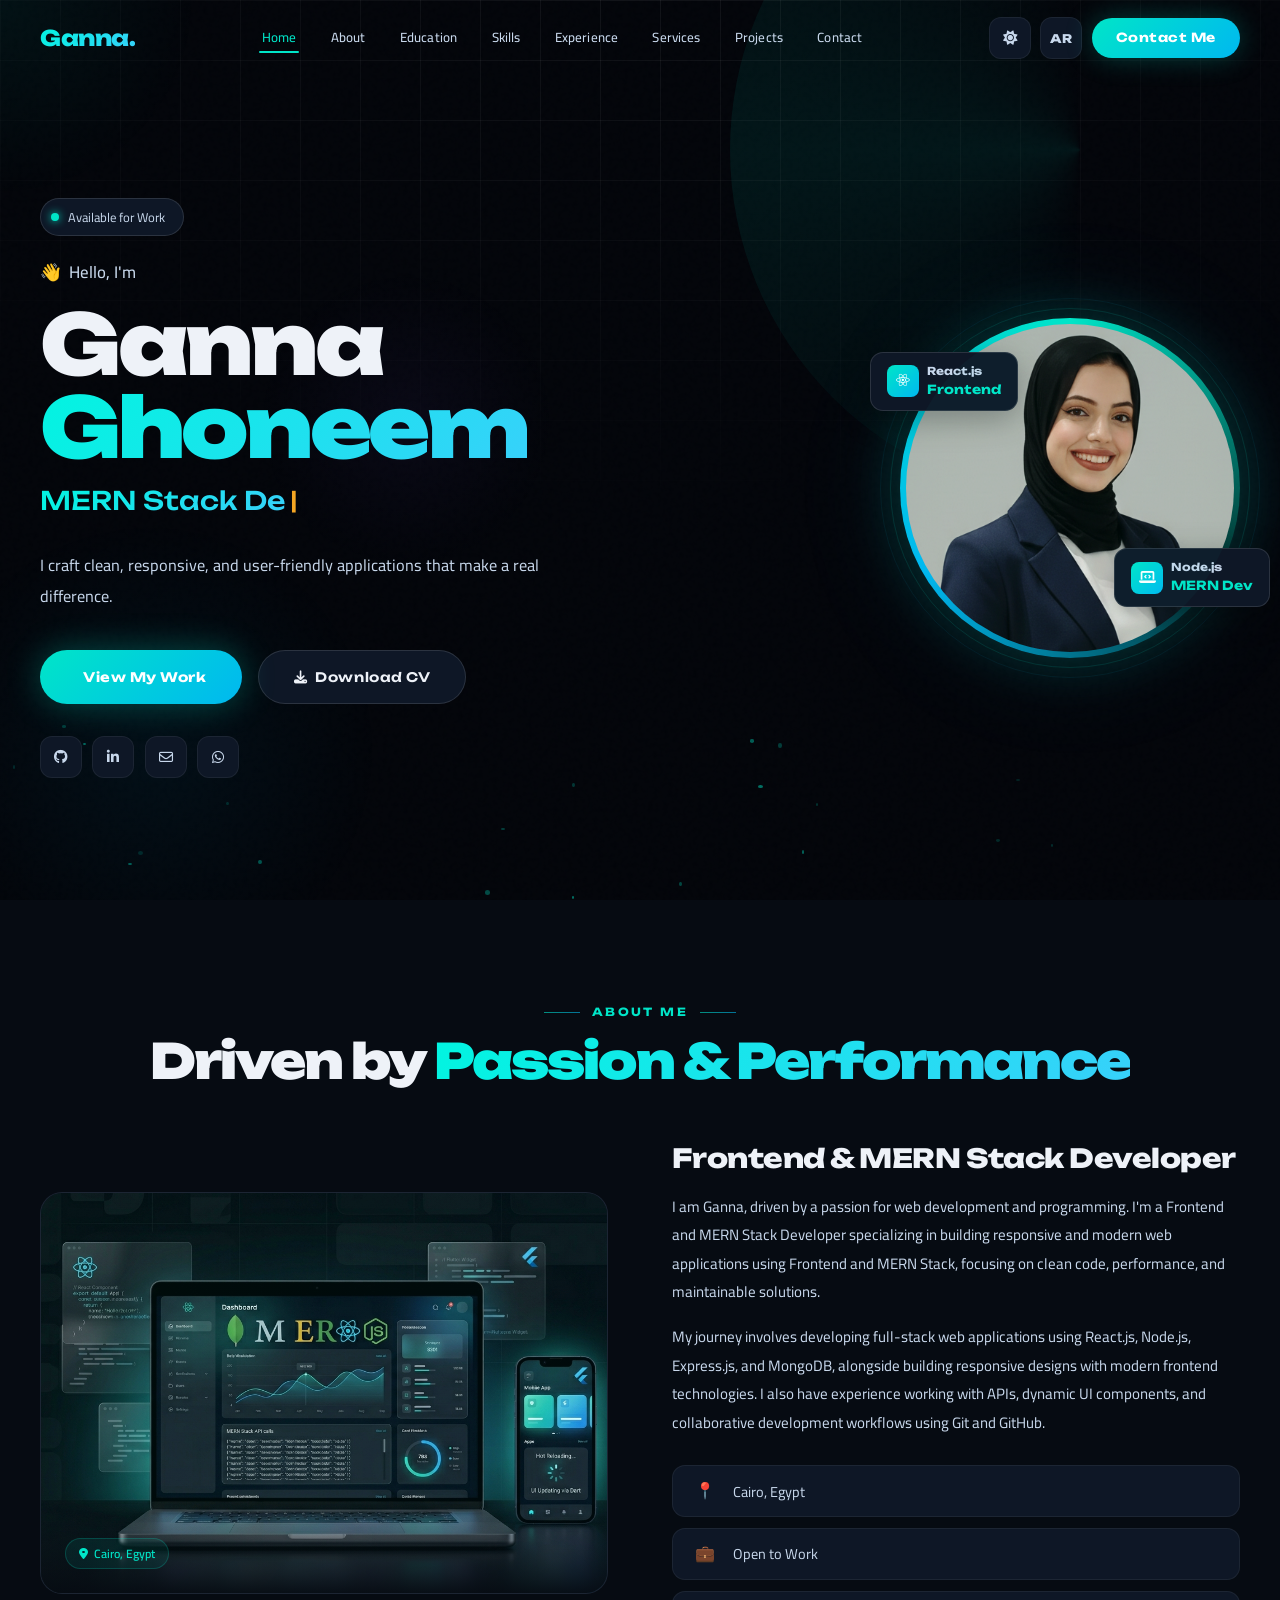
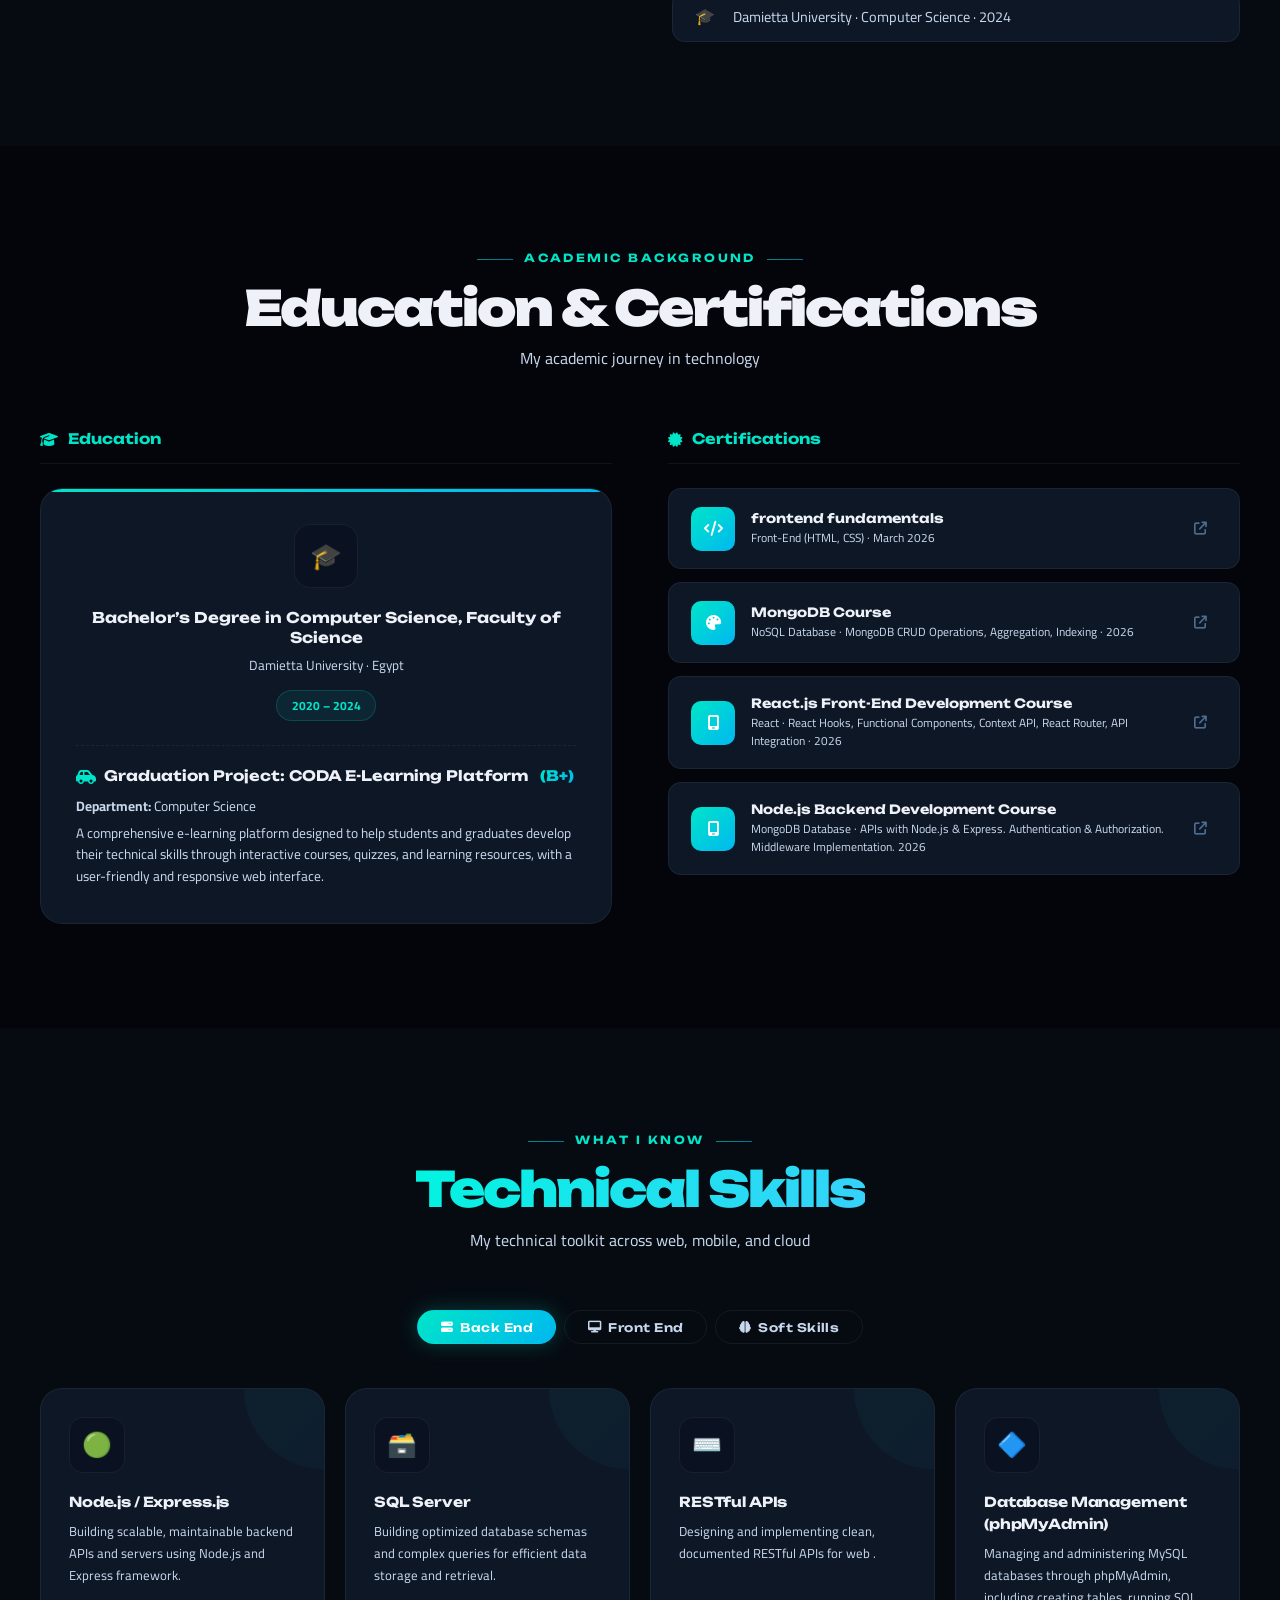
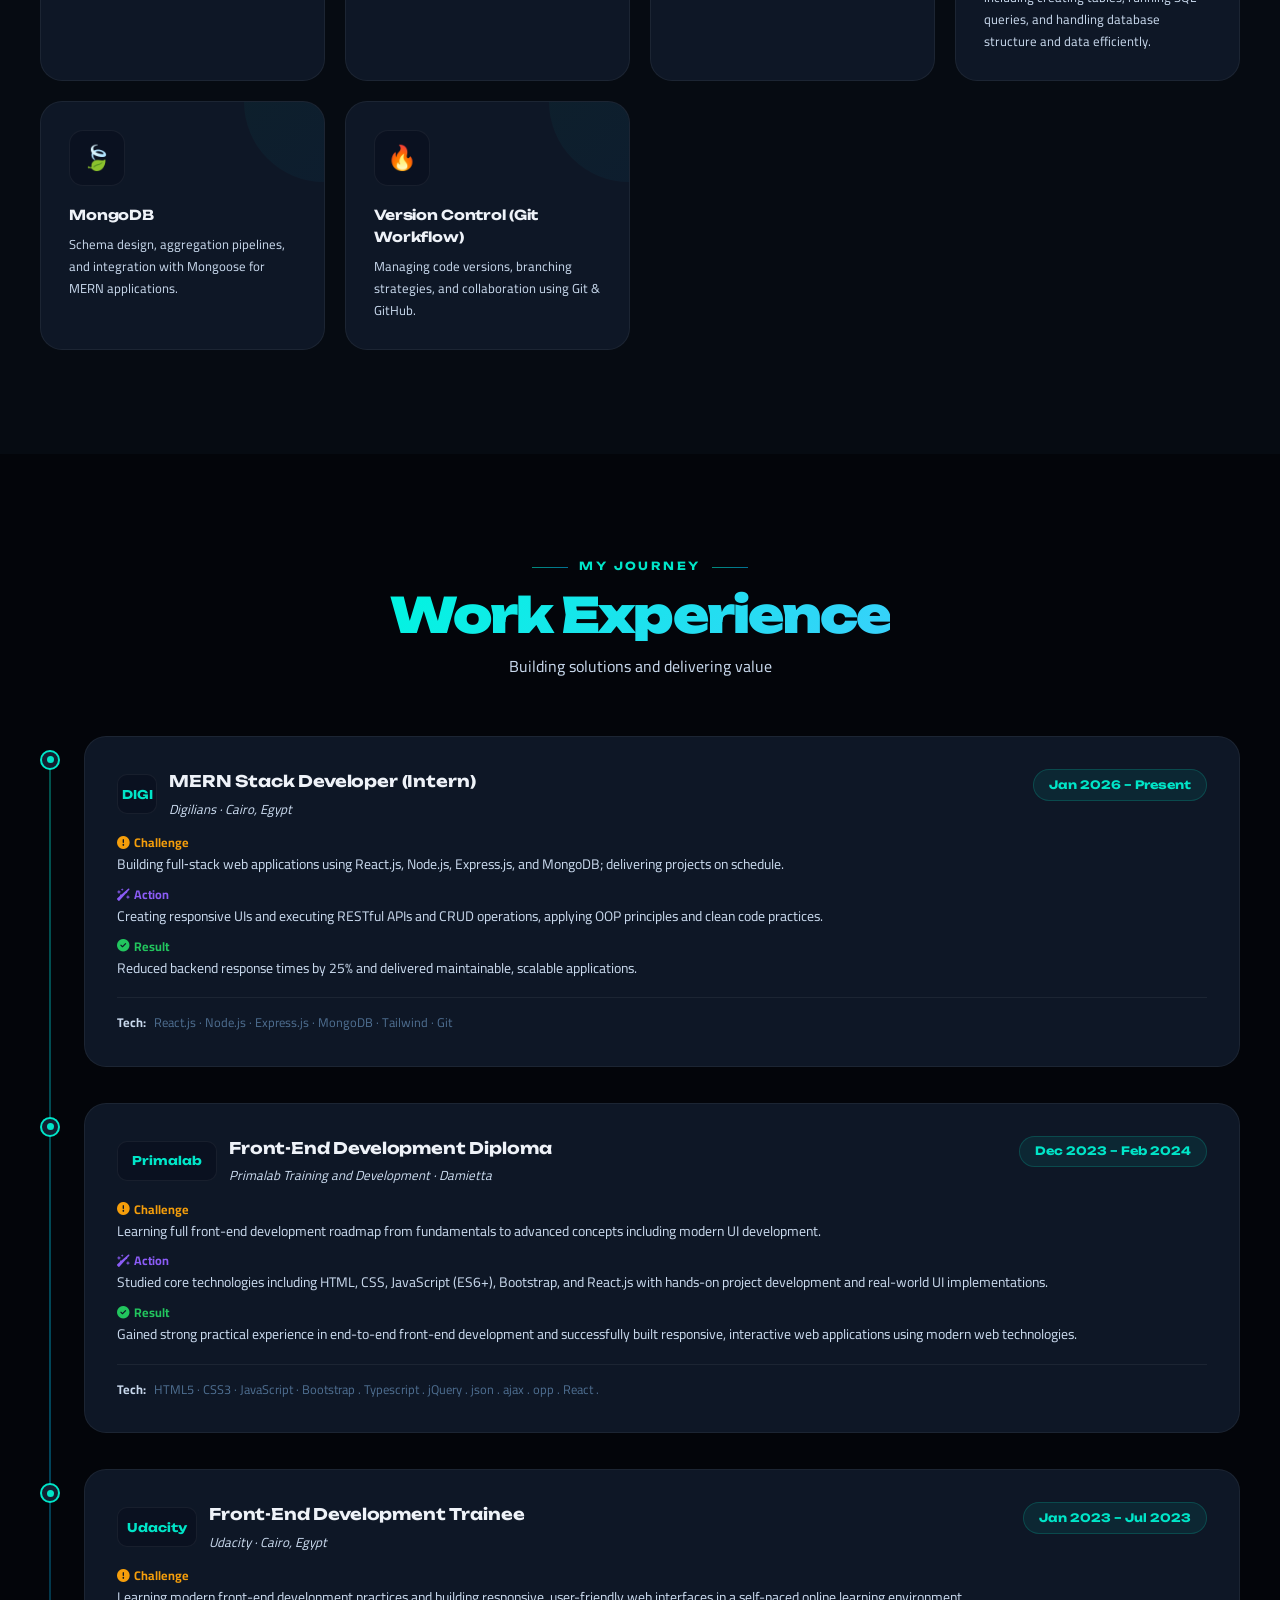
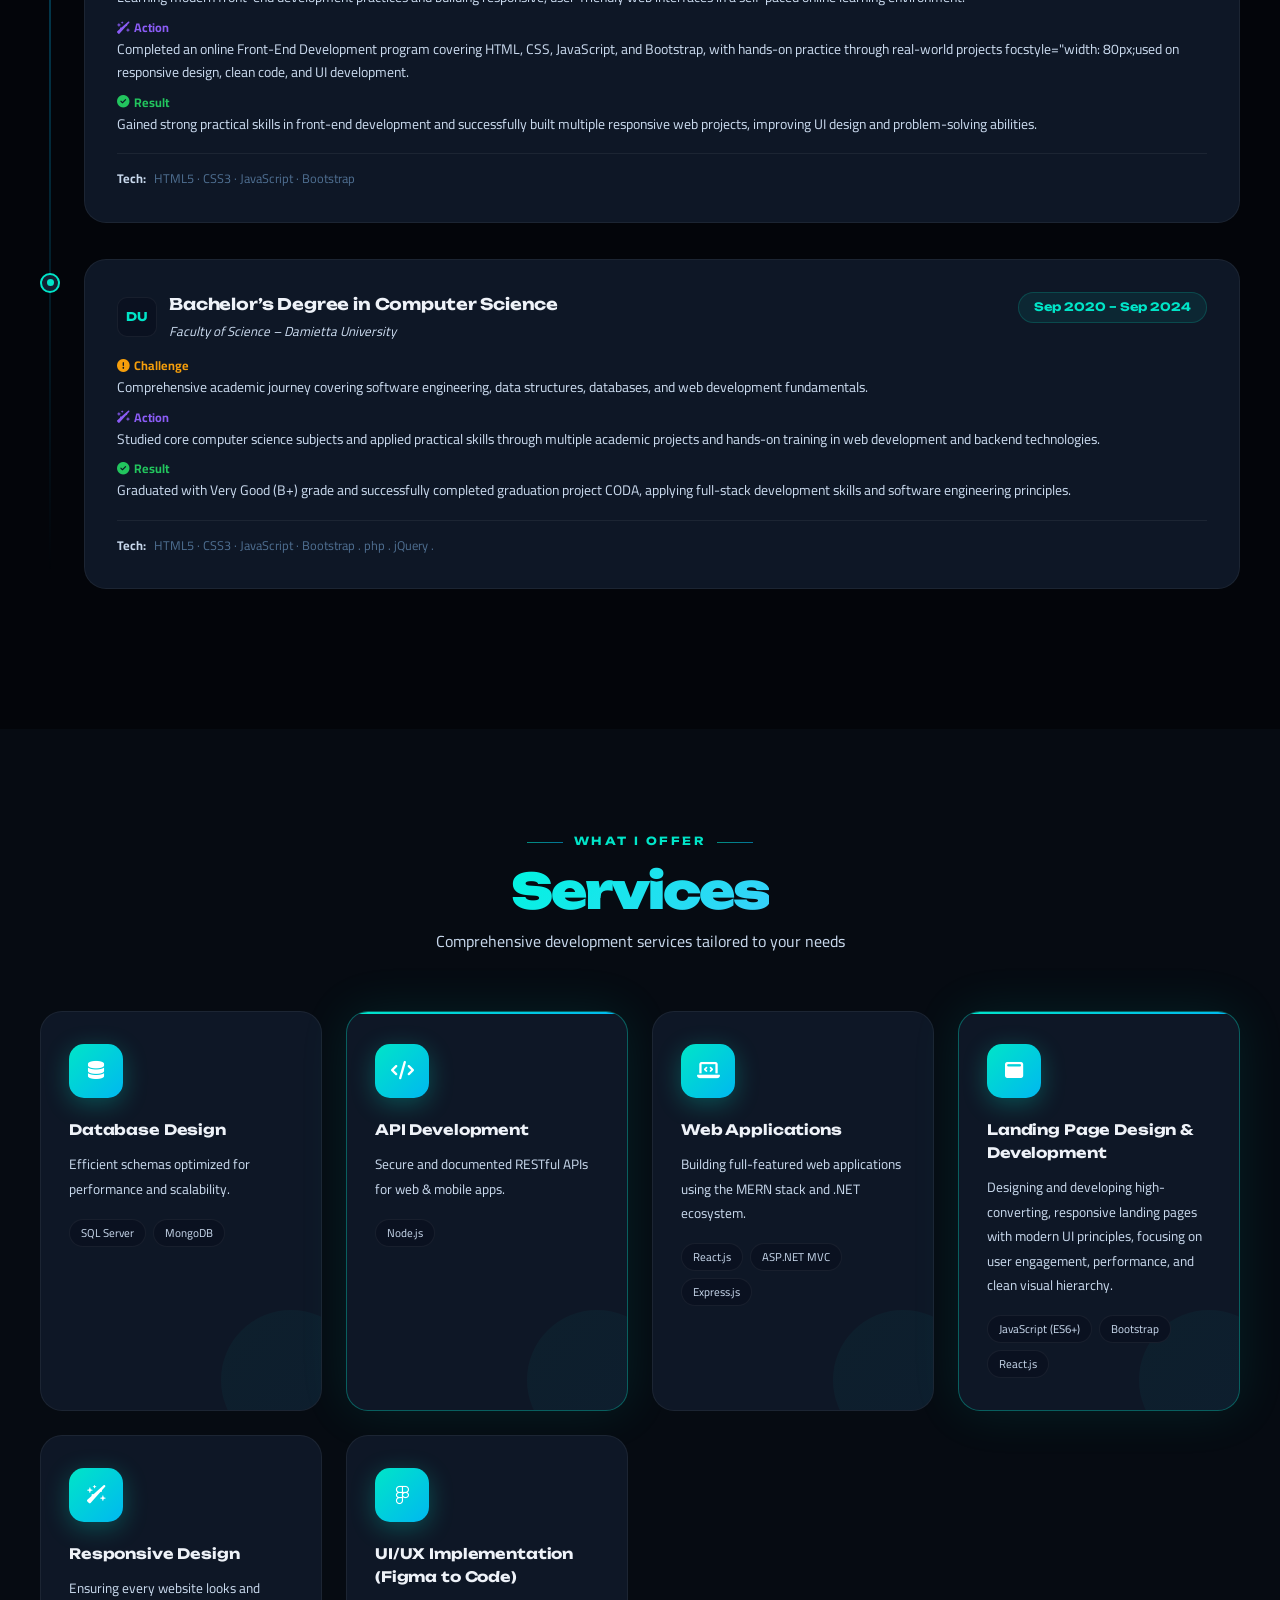
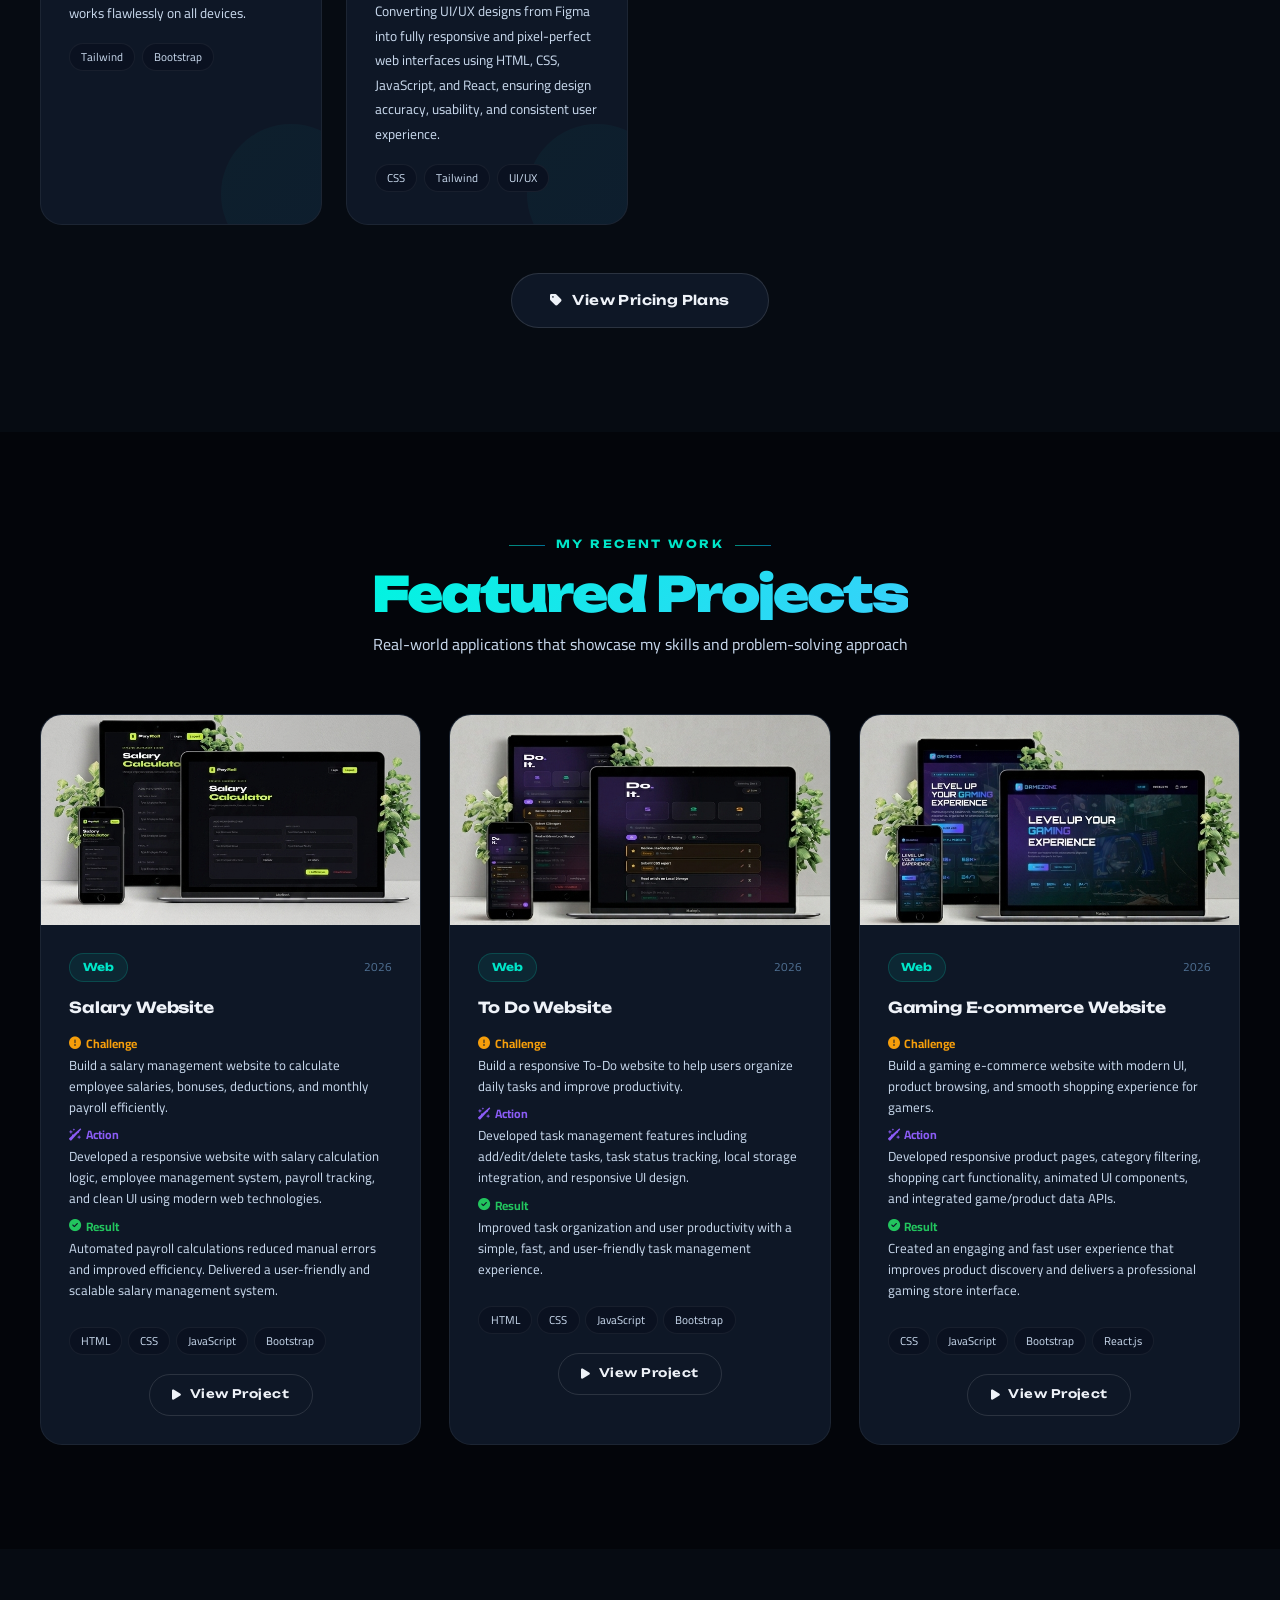
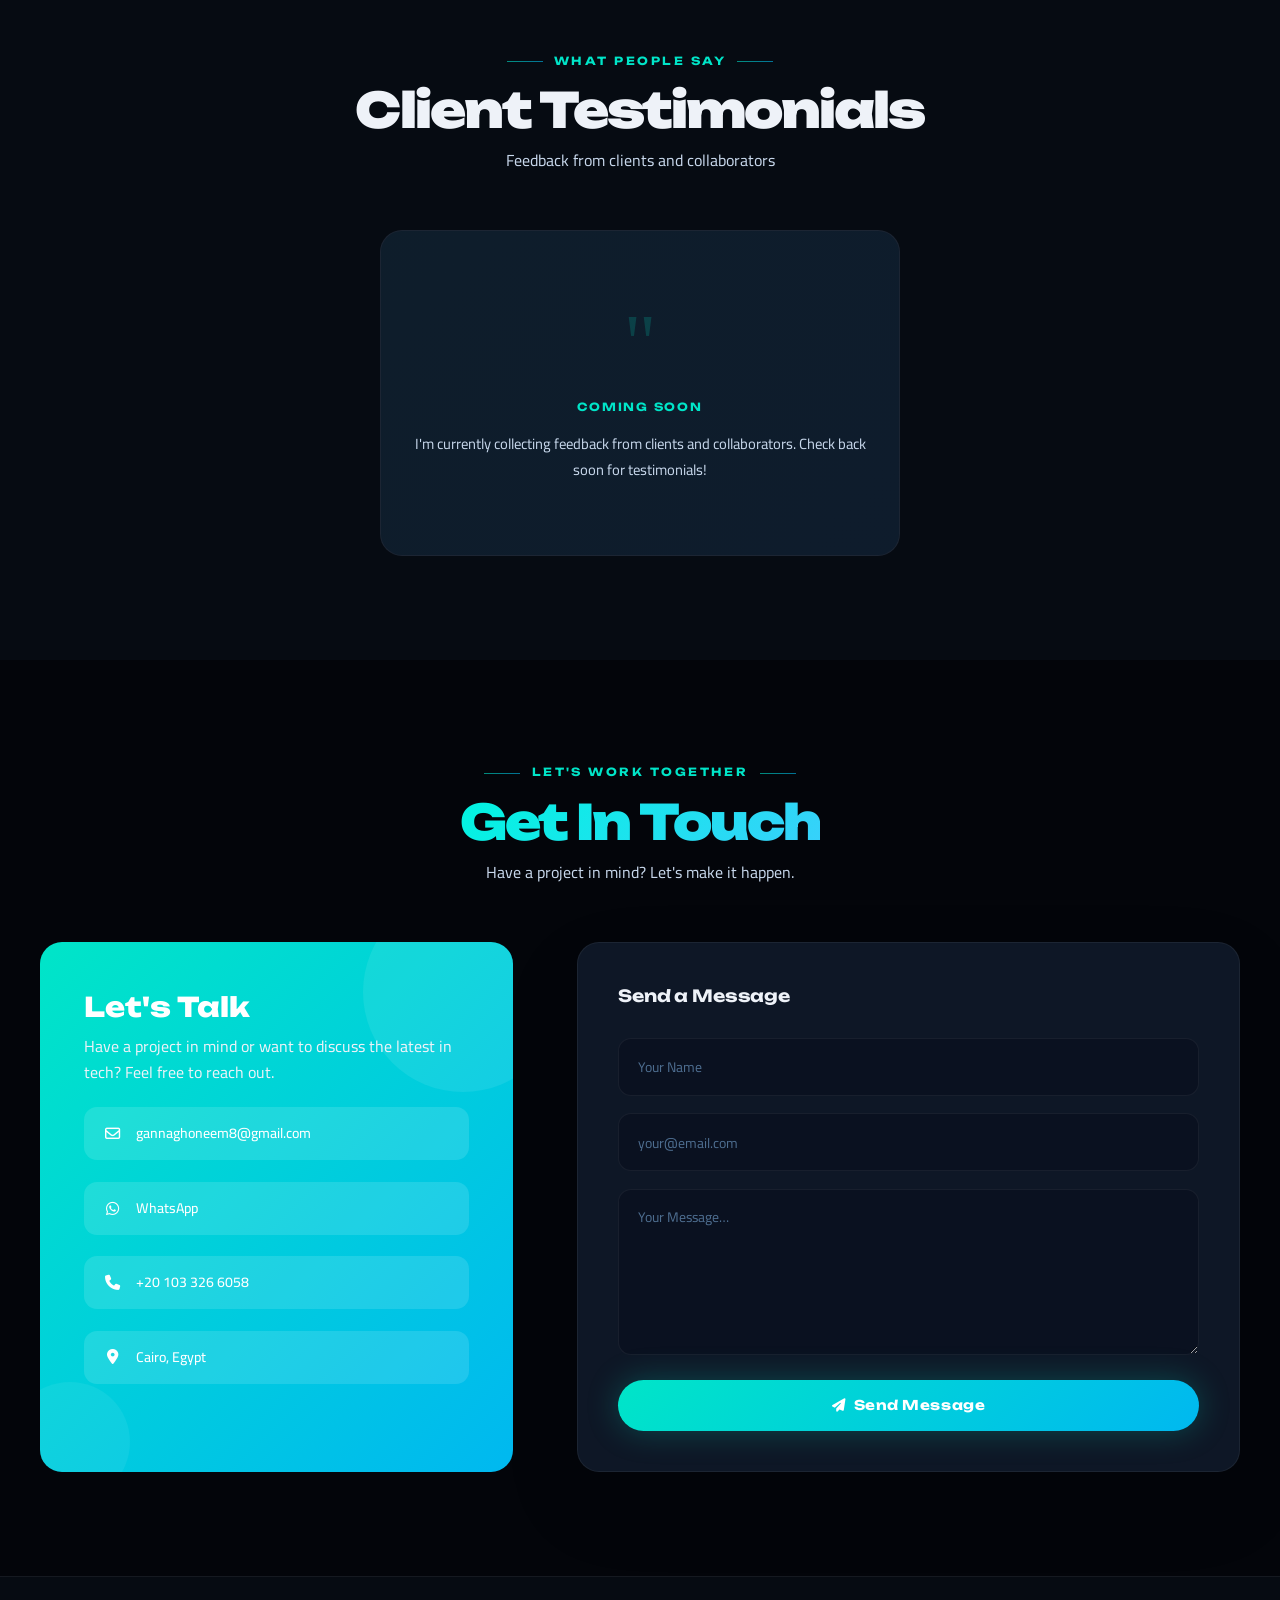
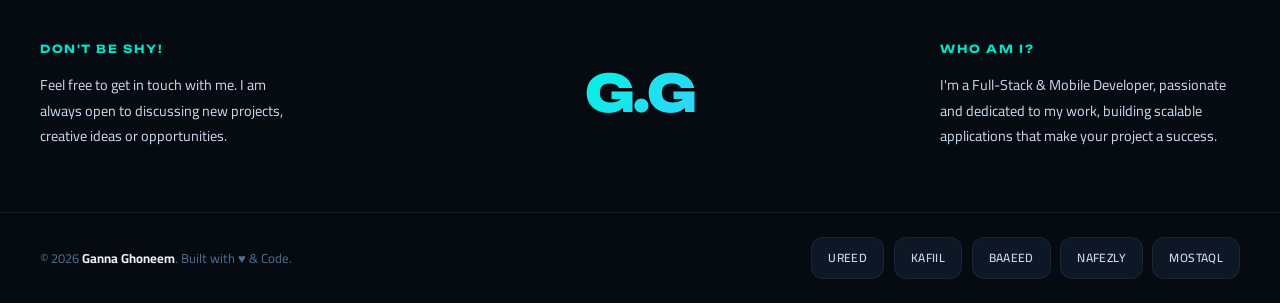
==== commit 86574217: "update" ====
--- a/index.html
+++ b/index.html
@@ -3,7 +3,7 @@
 <head>
   <meta charset="UTF-8"/>
   <meta name="viewport" content="width=device-width, initial-scale=1.0"/>
-  <title>Basmala Emad | MERN Stack & Flutter Developer</title>
+  <title>Ganna Ghoneem | MERN Stack & Flutter Developer</title>
   <link rel="preconnect" href="https://fonts.googleapis.com"/>
   <link rel="preconnect" href="https://fonts.gstatic.com" crossorigin/>
   <link href="https://fonts.googleapis.com/css2?family=Unbounded:wght@300;400;500;600;700;800;900&family=Cabinet+Grotesk:wght@300;400;500;600;700;800&family=Cairo:wght@400;500;600;700;800&display=swap" rel="stylesheet"/>
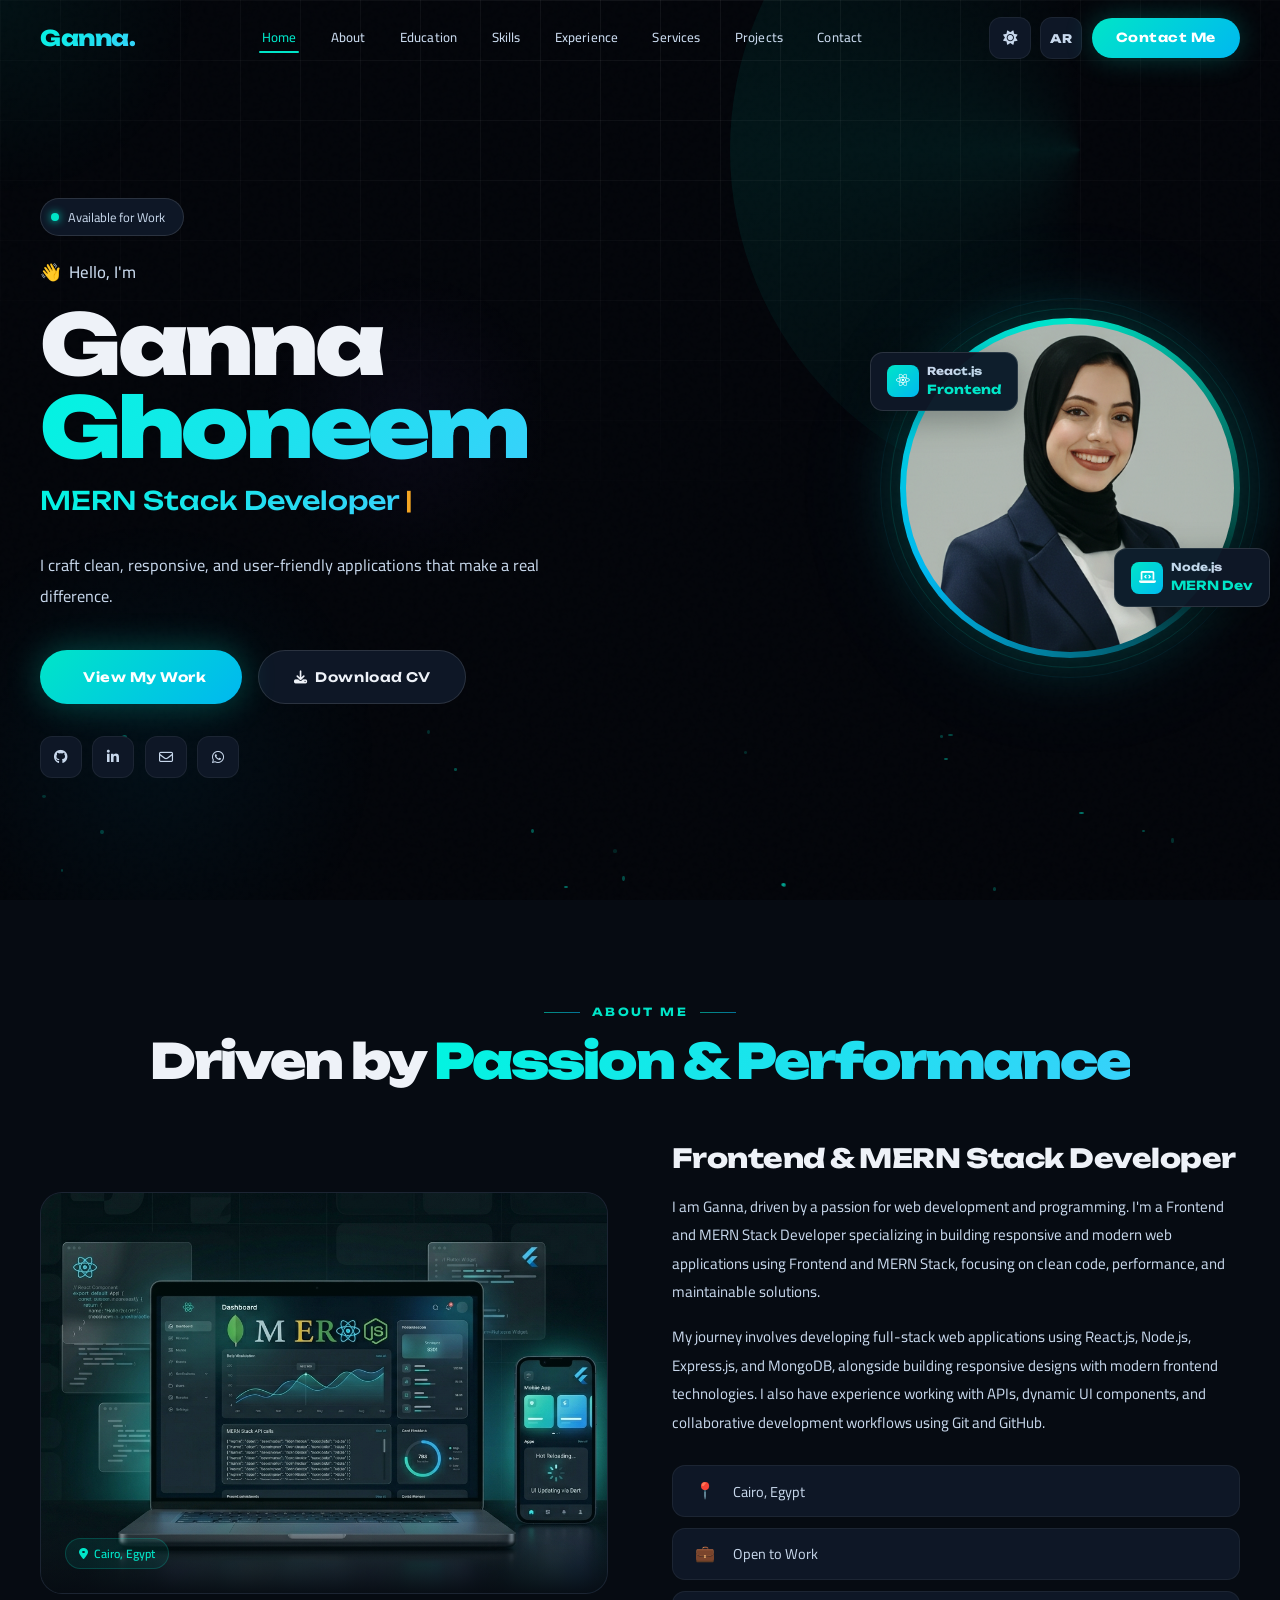
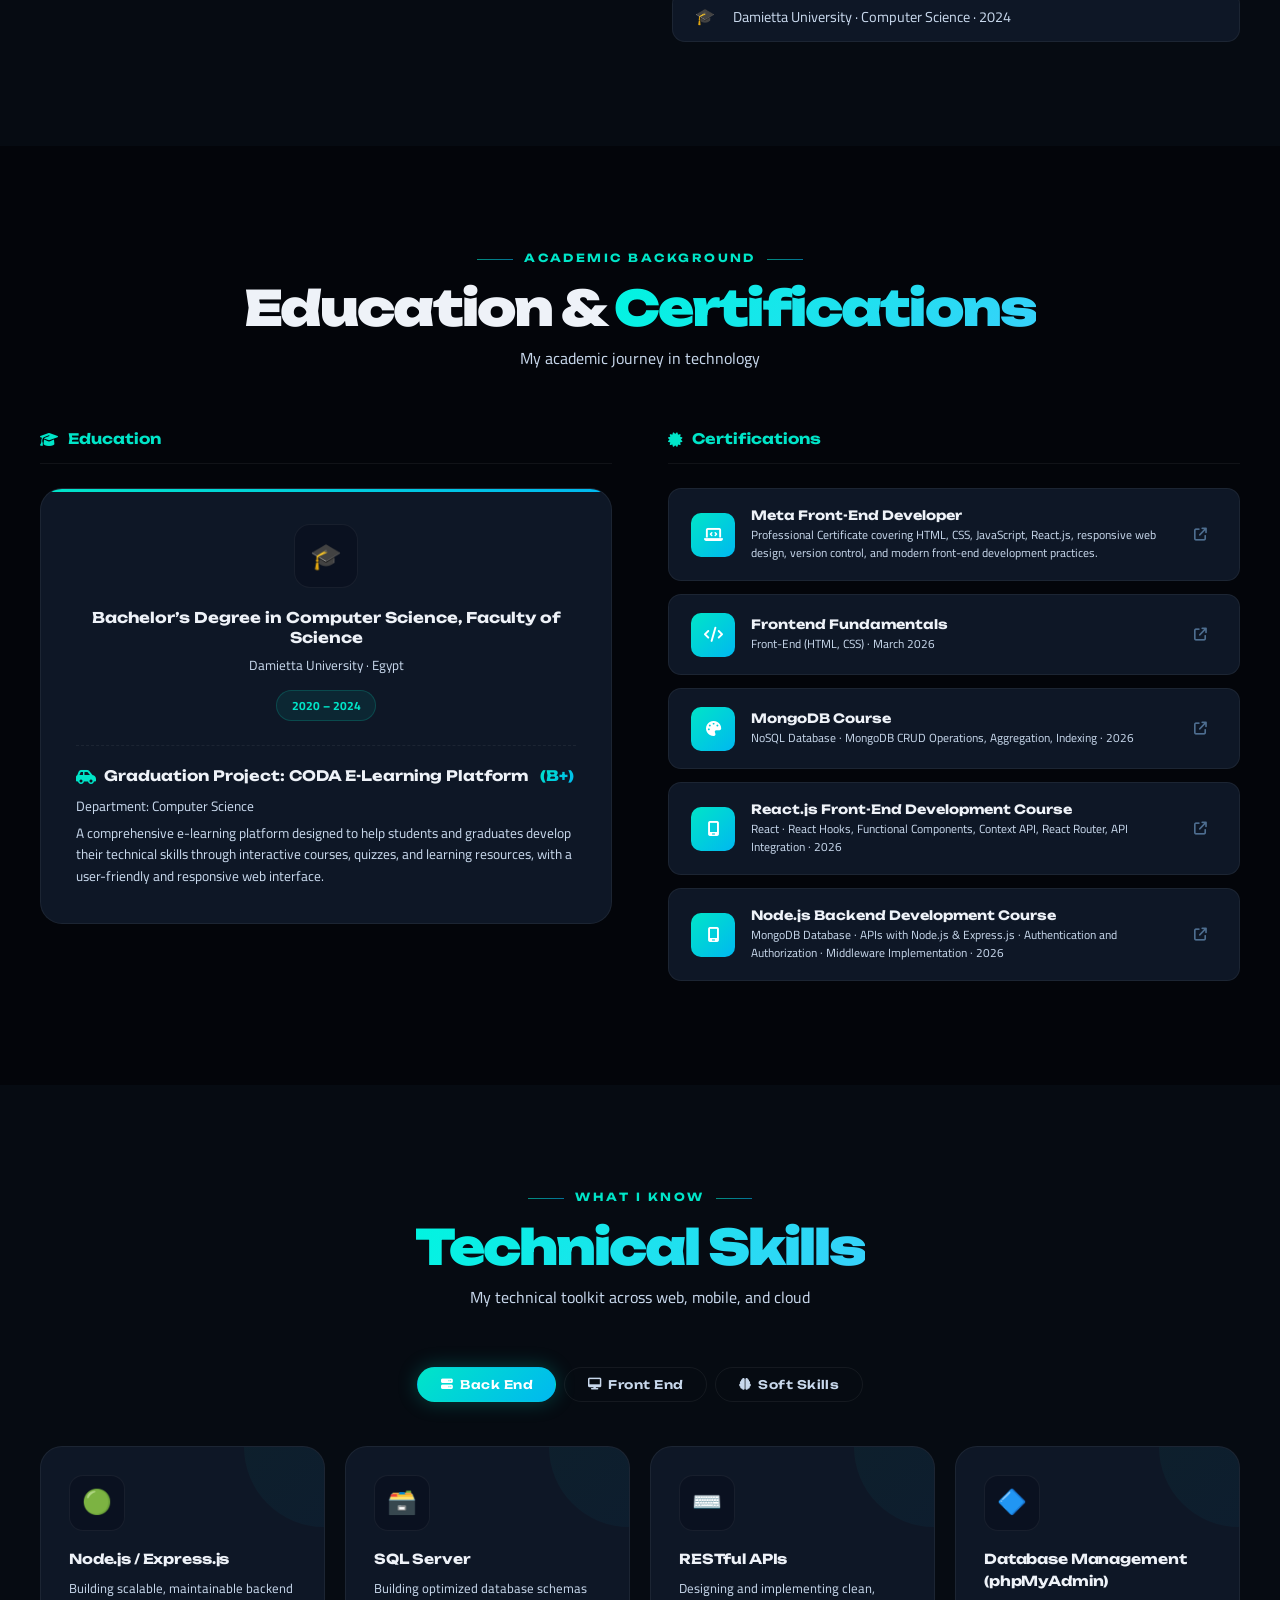
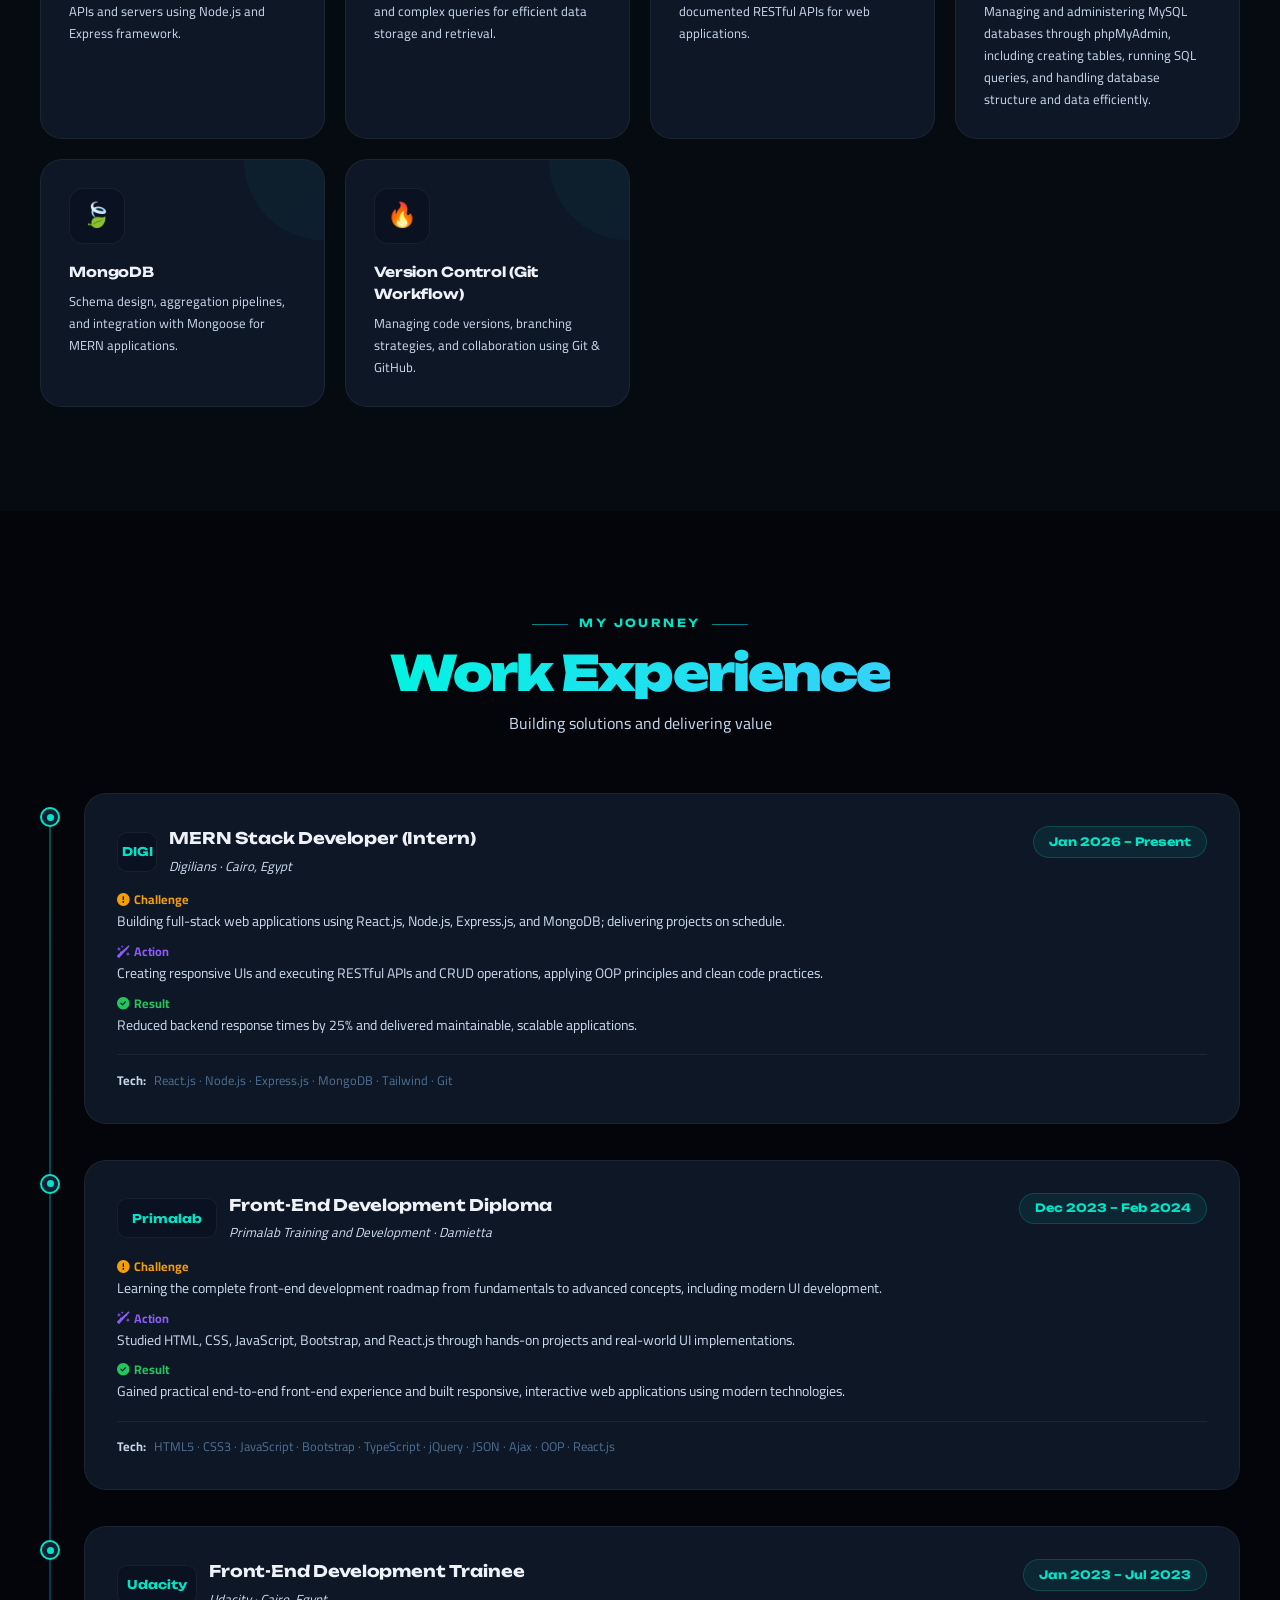
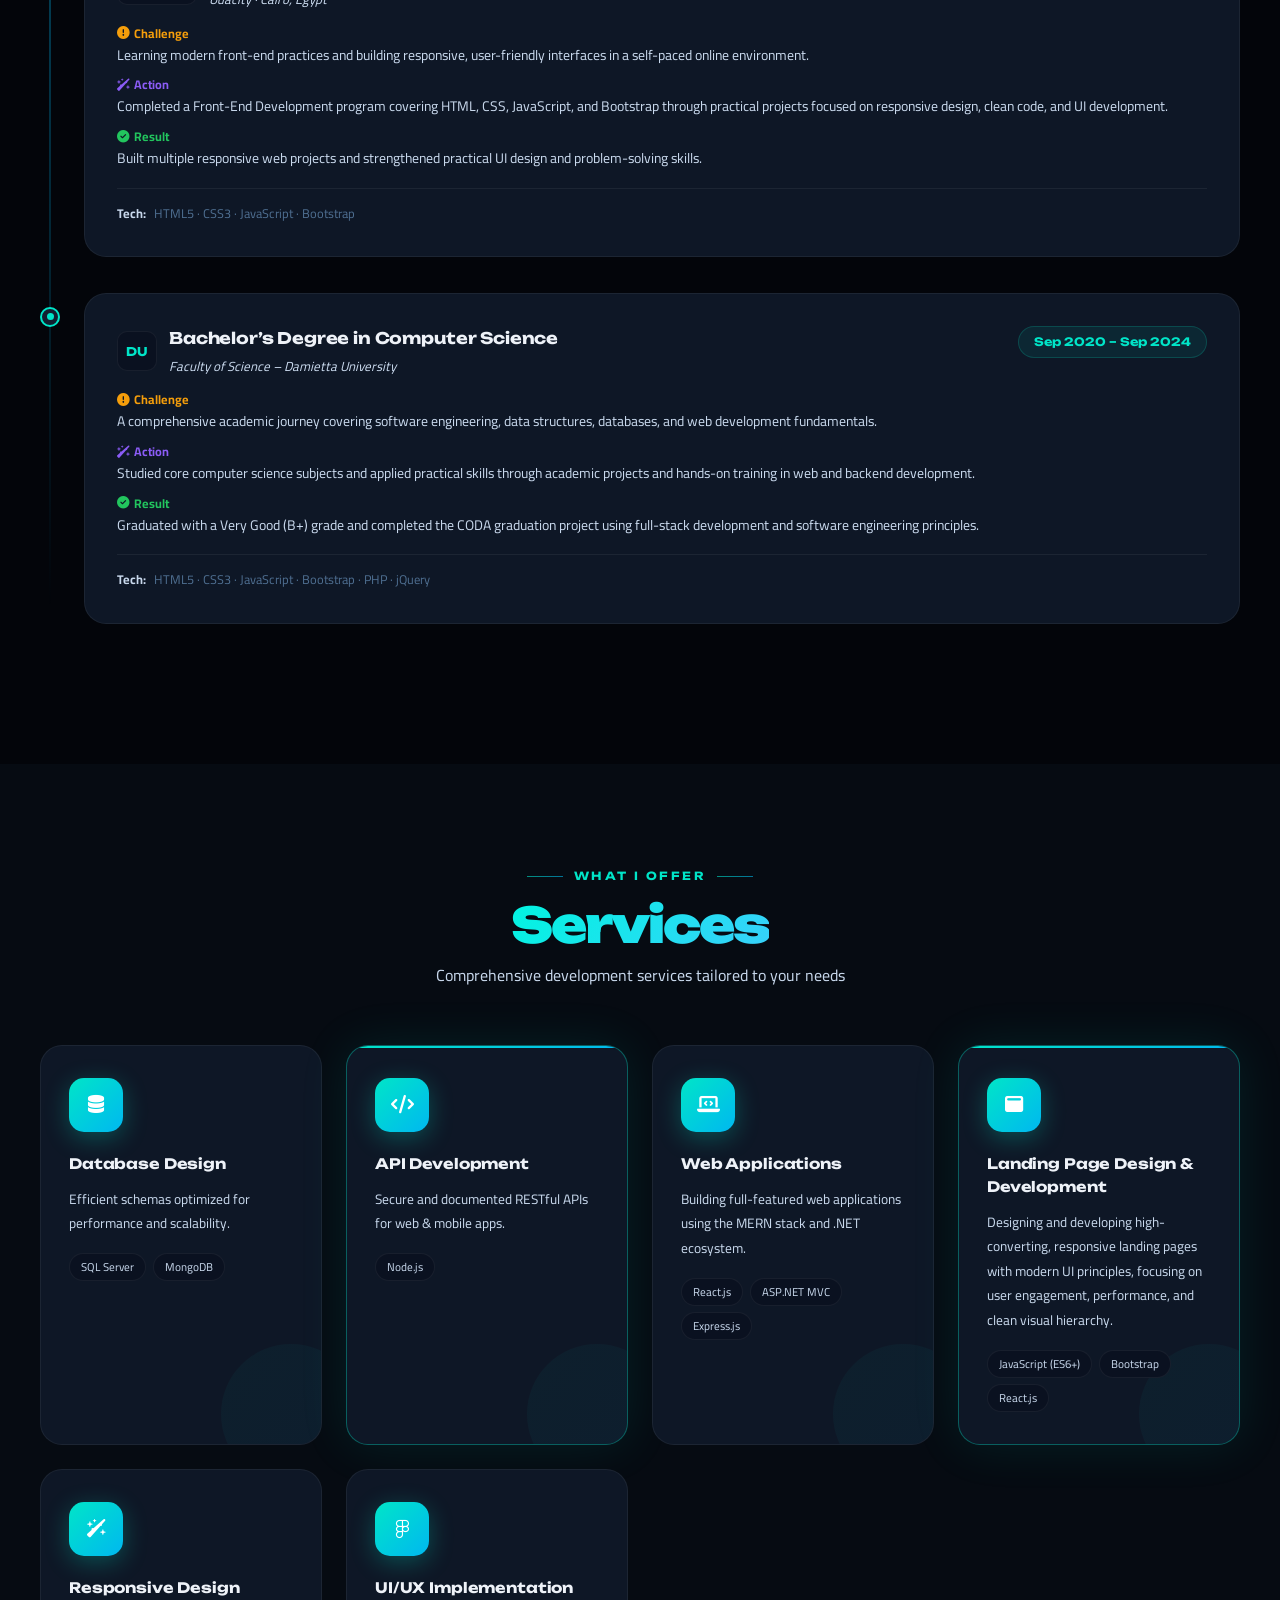
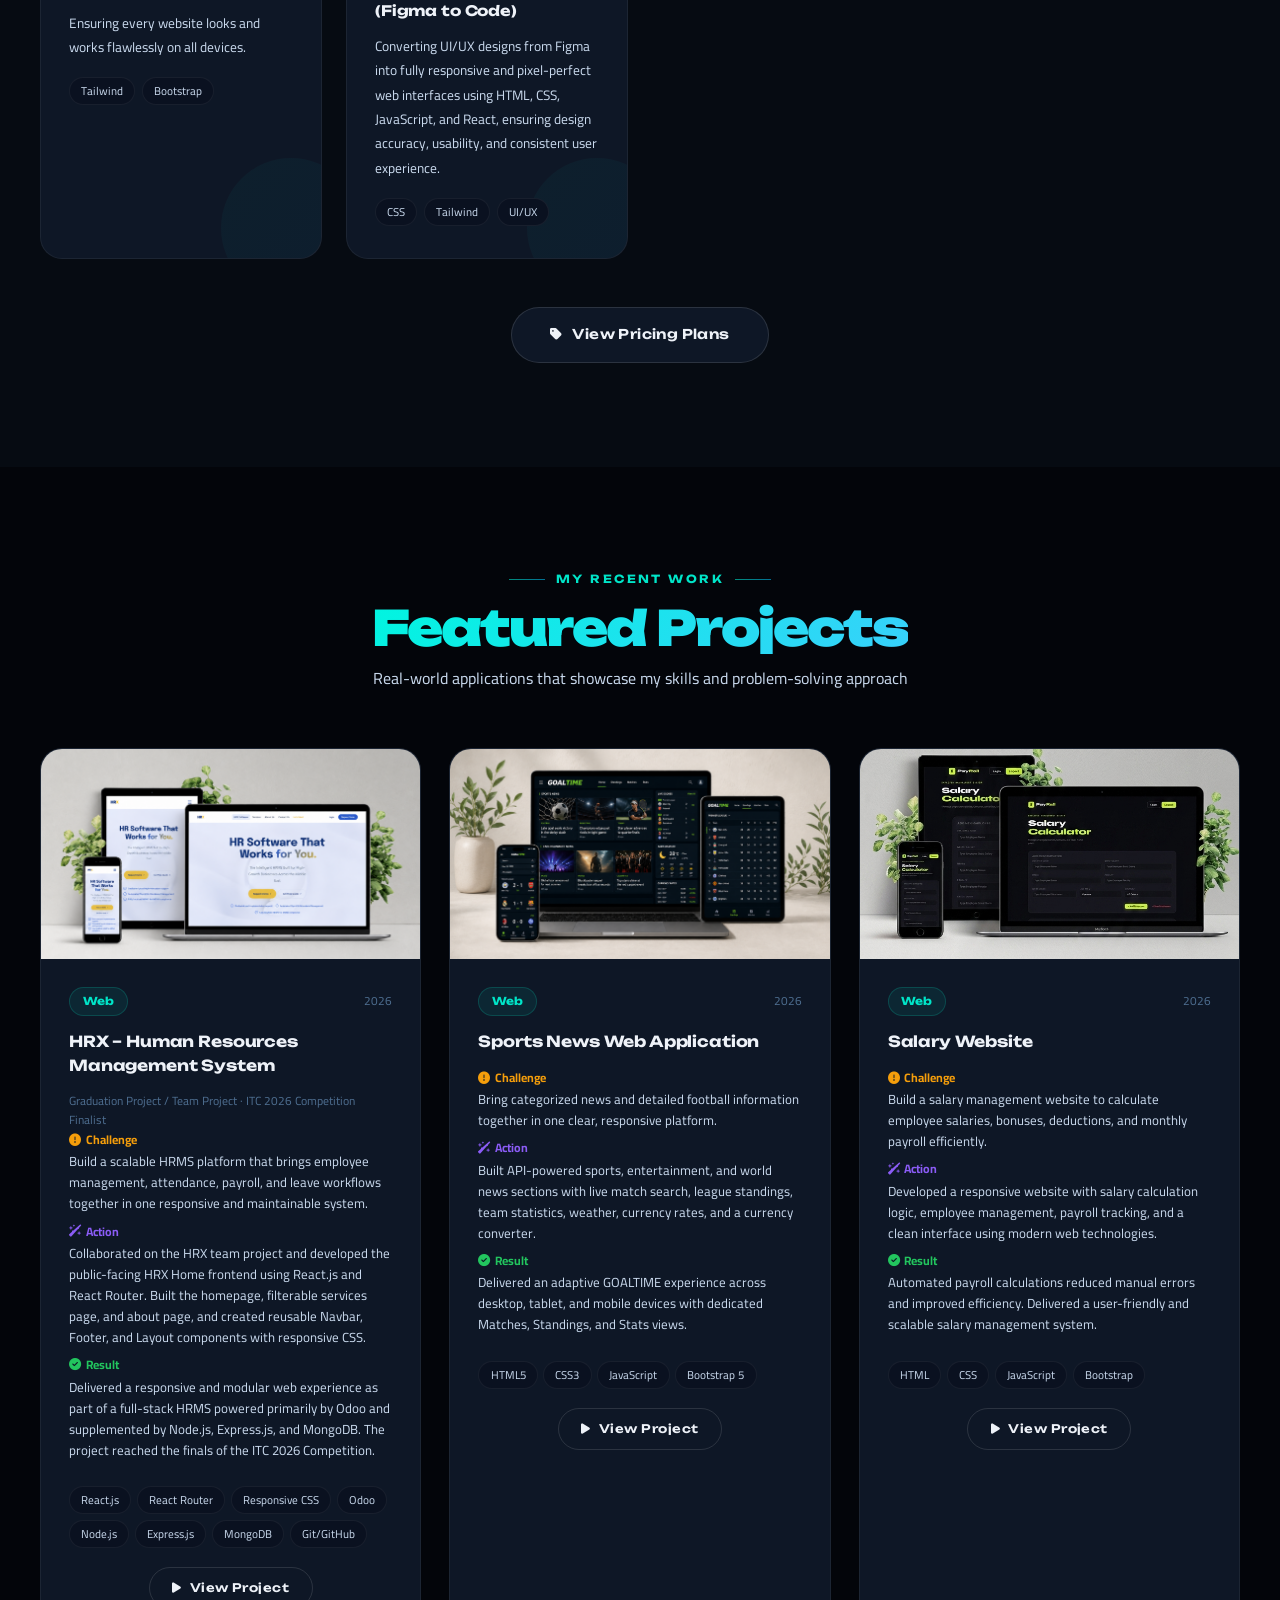
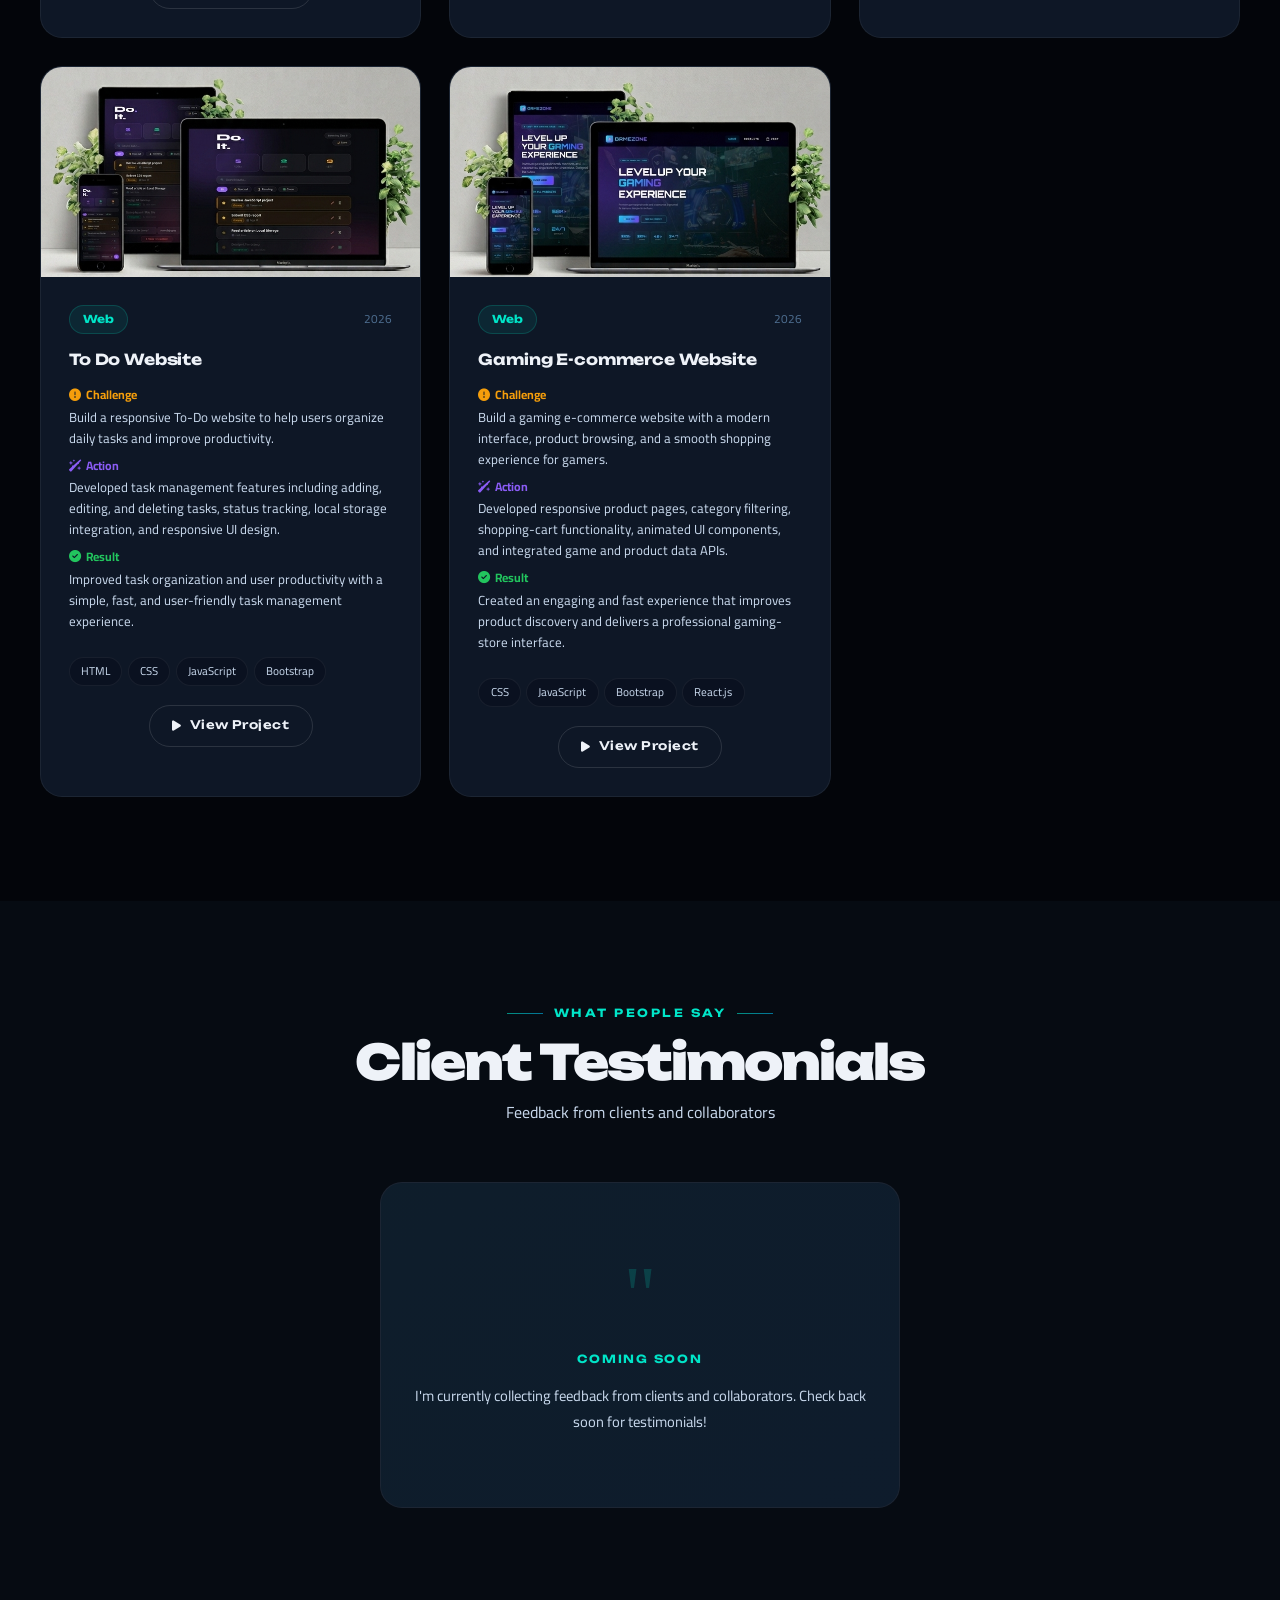
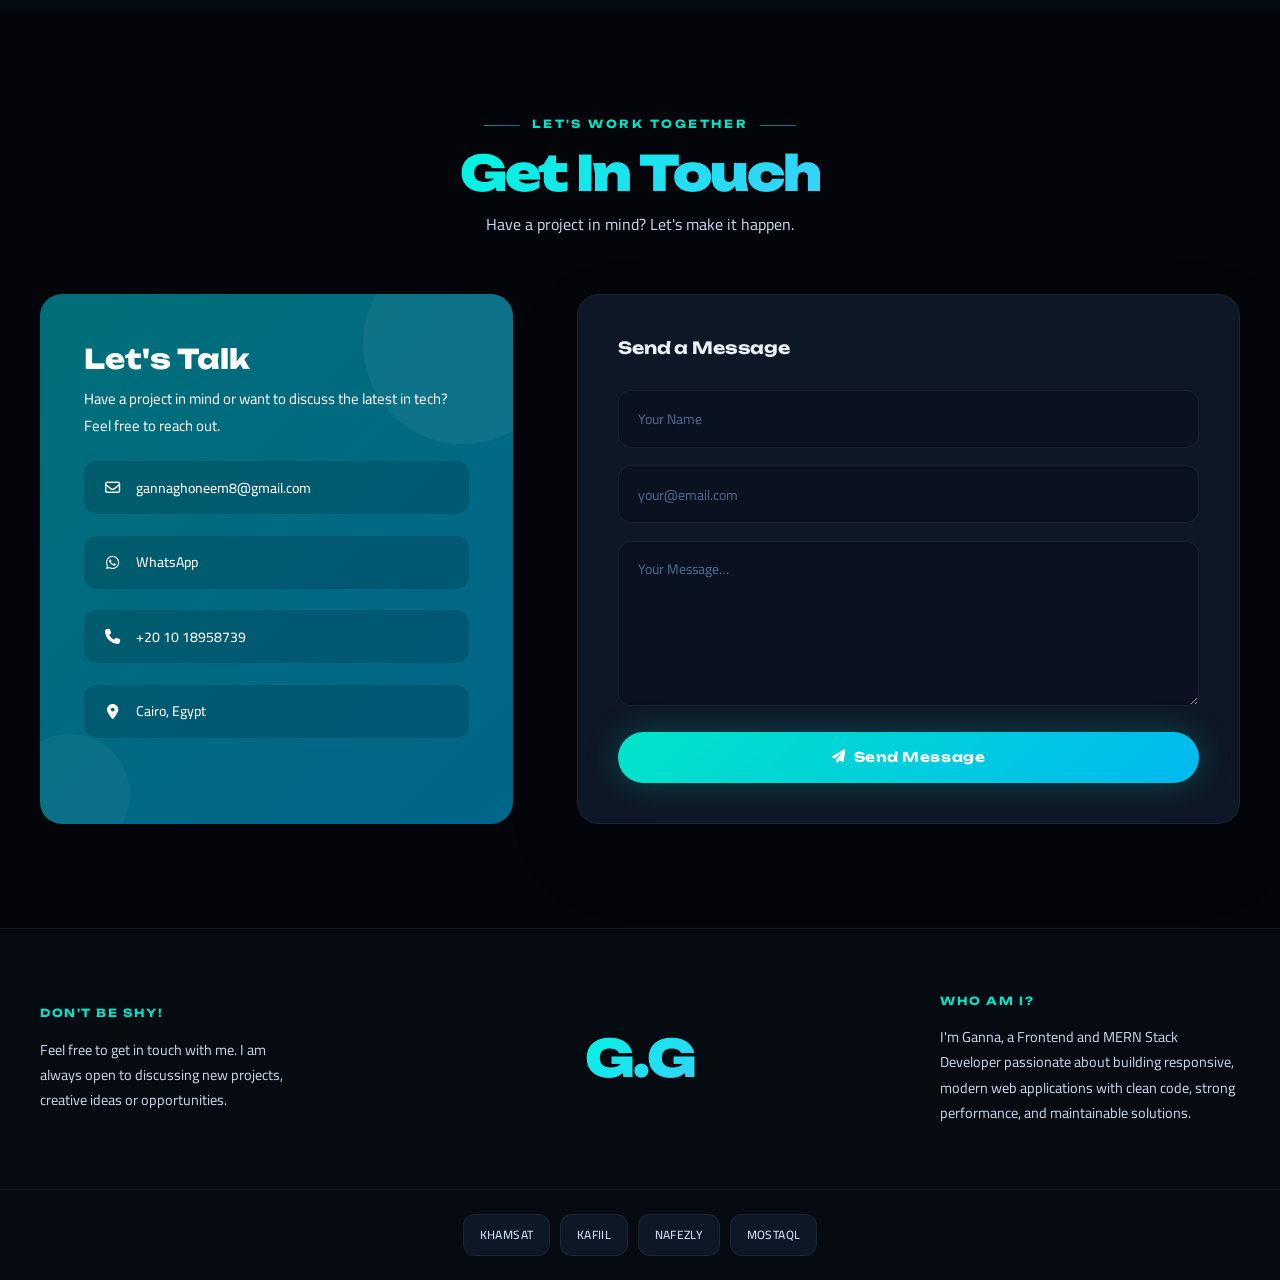
==== commit b5aa14eb: "Initial portfolio version" ====
--- a/index.html
+++ b/index.html
@@ -288,6 +288,8 @@
     .social-btn:hover{color:#fff;border-color:transparent;transform:translateY(-4px) scale(1.1)}
     .social-btn:hover::before{opacity:1}
     .social-btn i{position:relative;z-index:1}
+    .hero-social .social-btn:focus-visible{color:#fff;border-color:transparent;outline:2px solid var(--teal);outline-offset:3px;transform:translateY(-4px) scale(1.1)}
+    .hero-social .social-btn:focus-visible::before{opacity:1}
 
     /* Stats row */
     .hero-stats{display:flex;gap:2rem;margin-top:2rem;padding-top:1.5rem;border-top:1px solid var(--border);animation:fadeUp .7s var(--ease) .7s both}
@@ -364,12 +366,15 @@
     .cert-item::before{content:'';position:absolute;left:0;top:0;bottom:0;width:3px;background:var(--grad);transform:scaleY(0);transform-origin:top;transition:transform .3s}
     .cert-item:hover{border-color:rgba(0,229,200,.3);transform:translateX(6px);padding-left:1.7rem}
     .cert-item:hover::before{transform:scaleY(1)}
+    .cert-item:focus-within{border-color:rgba(0,229,200,.3);transform:translateX(6px);padding-left:1.7rem}
+    .cert-item:focus-within::before{transform:scaleY(1)}
     .cert-icon{width:44px;height:44px;border-radius:10px;background:var(--grad);flex-shrink:0;display:flex;align-items:center;justify-content:center;font-size:.95rem;color:#fff;transition:transform .3s var(--spring)}
-    .cert-item:hover .cert-icon{transform:scale(1.1) rotate(-5deg)}
+    .cert-item:hover .cert-icon,.cert-item:focus-within .cert-icon{transform:scale(1.1) rotate(-5deg)}
     .cert-info h4{font-family:var(--fd);font-size:.8rem;font-weight:700;margin-bottom:.2rem;line-height:1.35}
     .cert-info p{font-size:.74rem;color:var(--text2);line-height:1.5}
     .cert-link{margin-left:auto;color:var(--text3);font-size:.82rem;transition:all .3s;flex-shrink:0;width:32px;height:32px;border-radius:8px;display:flex;align-items:center;justify-content:center;border:1px solid transparent}
-    .cert-link:hover{color:var(--teal);border-color:var(--teal);background:var(--teal-dim)}
+    .cert-link:hover,.cert-link:focus-visible{color:var(--teal);border-color:var(--teal);background:var(--teal-dim)}
+    .cert-link:focus-visible{outline:2px solid var(--teal);outline-offset:3px}
 
     /* Graduation project card */
     .grad-project-card {
@@ -550,23 +555,23 @@
     /* ── CONTACT ── */
     .contact-layout{display:grid;grid-template-columns:1fr 1.4fr;gap:4rem;align-items:stretch}
     .contact-info-card{
-      background:var(--grad);border-radius:var(--radius);padding:2.75rem;
+      background:linear-gradient(135deg,#006f78 0%,#00658a 100%);border-radius:var(--radius);padding:2.75rem;
       display:flex;flex-direction:column;gap:1.35rem;position:relative;overflow:hidden;
     }
-    .contact-info-card::before{content:'';position:absolute;top:-50px;right:-50px;width:200px;height:200px;border-radius:50%;background:rgba(255,255,255,.08)}
-    .contact-info-card::after{content:'';position:absolute;bottom:-30px;left:-30px;width:120px;height:120px;border-radius:50%;background:rgba(255,255,255,.06)}
+    .contact-info-card::before{content:'';position:absolute;top:-50px;right:-50px;width:200px;height:200px;border-radius:50%;background:rgba(255,255,255,.05)}
+    .contact-info-card::after{content:'';position:absolute;bottom:-30px;left:-30px;width:120px;height:120px;border-radius:50%;background:rgba(255,255,255,.04)}
     .contact-info-card h3{font-family:var(--fd);font-size:1.7rem;font-weight:800;color:#fff;margin-bottom:.3rem;position:relative;z-index:1}
-    .contact-info-card>p{font-size:.93rem;color:rgba(255,255,255,.8);line-height:1.8;position:relative;z-index:1}
+    .contact-info-card>div>p{font-size:.93rem;color:#fff;line-height:1.8;position:relative;z-index:1}
     .contact-item-flat{
-      display:flex;align-items:center;gap:.9rem;background:rgba(255,255,255,.12);
+      display:flex;align-items:center;gap:.9rem;background:rgba(0,35,50,.22);
       border-radius:var(--radius-sm);padding:.95rem 1.2rem;transition:all .3s;position:relative;z-index:1;
     }
-    .contact-item-flat:hover{background:rgba(255,255,255,.2);transform:translateX(4px)}
+    .contact-item-flat:hover{background:rgba(0,35,50,.34);transform:translateX(4px)}
     .contact-item-flat i{font-size:.95rem;color:#fff;width:18px;text-align:center}
     .contact-item-flat a,.contact-item-flat span{font-size:.88rem;color:#fff;font-weight:500}
     /* إزالة التنسيق الخاص بالواتساب ليكون مثل باقي الأزرار */
-    .contact-item-flat.whatsapp{background:rgba(255,255,255,.12)}
-    .contact-item-flat.whatsapp:hover{background:rgba(255,255,255,.2)}
+    .contact-item-flat.whatsapp{background:rgba(0,35,50,.22)}
+    .contact-item-flat.whatsapp:hover{background:rgba(0,35,50,.34)}
 
     .form-card{
       background:var(--surface);border:1px solid var(--border);border-radius:var(--radius);
@@ -618,13 +623,30 @@
     .footer-top{max-width:1280px;margin:0 auto;display:grid;grid-template-columns:1fr auto 1fr;align-items:center;padding:4rem 2.5rem;gap:2rem}
     .footer-logo{font-family:var(--fd);font-size:3.2rem;font-weight:900;text-align:center;letter-spacing:-.04em;background:var(--grad2);-webkit-background-clip:text;-webkit-text-fill-color:transparent;background-clip:text}
     .footer-section-label{font-family:var(--fd);font-size:.7rem;font-weight:700;letter-spacing:.14em;text-transform:uppercase;color:var(--teal);margin-bottom:.85rem}
-    .footer-bottom{border-top:1px solid var(--border);max-width:1280px;margin:0 auto;padding:1.5rem 2.5rem;display:flex;justify-content:space-between;align-items:center;flex-wrap:wrap;gap:1rem}
-    .footer-copy{font-size:.81rem;color:var(--text3)}
+    .footer-bottom{border-top:1px solid var(--border);max-width:1280px;margin:0 auto;padding:1.5rem 2.5rem;display:flex;justify-content:center;align-items:center}
     .footer-links-group {
       display: flex;
       gap: 0.6rem;
       flex-wrap: wrap;
-    }
+      justify-content: center;
+    }
+    .footer-links-group .social-btn:hover,
+    .footer-links-group .social-btn:focus-visible{color:#000}
+    .footer-links-group .social-btn > span{position:relative;z-index:1;transition:color .35s var(--spring)}
+    .footer-links-group .social-btn:focus-visible{border-color:transparent;outline:2px solid var(--teal);outline-offset:3px;transform:translateY(-4px) scale(1.1)}
+    .footer-links-group .social-btn:focus-visible::before{opacity:1}
+    .footer-links-group .social-btn:hover > span,
+    .footer-links-group .social-btn:focus-visible > span,
+    .footer-links-group .social-btn:hover i,
+    .footer-links-group .social-btn:focus-visible i{color:#000}
+
+    [dir="rtl"] body{line-height:1.75}
+    [dir="rtl"] .mobile-nav a:hover{padding-left:.5rem;padding-right:1rem}
+    [dir="rtl"] .cert-item::before{left:auto;right:0}
+    [dir="rtl"] .cert-item:hover,[dir="rtl"] .cert-item:focus-within{transform:translateX(-6px);padding-left:1.25rem;padding-right:1.7rem}
+    [dir="rtl"] .cert-link{margin-left:0;margin-right:auto}
+    [dir="rtl"] .contact-item-flat:hover{transform:translateX(-4px)}
+    [dir="rtl"] .who-am-i-text{margin-left:0!important;margin-right:auto;text-align:right}
 
     #btt{
       position:fixed;bottom:1.75rem;right:1.75rem;width:48px;height:48px;border-radius:50%;
@@ -663,6 +685,7 @@
       .hero-name{font-size:clamp(2.6rem,9vw,3.8rem)}
       .proj-grid{grid-template-columns:1fr}
       .hero-stats{gap:1rem}
+      .footer-links-group{width:100%}
     }
   </style>
 </head>
@@ -685,12 +708,12 @@
       <a href="#contact"      data-i18n="nav.contact">Contact</a>
     </div>
     <div class="nav-actions">
-      <button class="icon-btn" id="themeToggle" title="Toggle theme">
+      <button class="icon-btn" id="themeToggle" title="Toggle theme" aria-label="Toggle theme" data-i18n-title="a11y.theme" data-i18n-aria-label="a11y.theme">
         <i class="fa-solid fa-sun" id="themeIcon"></i>
       </button>
-      <button class="icon-btn lang-btn" id="langToggle">AR</button>
+      <button class="icon-btn lang-btn" id="langToggle" aria-label="Switch to Arabic">AR</button>
       <a href="#contact" class="nav-cta" data-i18n="nav.hire">Contact Me</a>
-      <button class="ham-btn" id="hamburger"><i class="fa-solid fa-bars"></i></button>
+      <button class="ham-btn" id="hamburger" aria-label="Open navigation menu" data-i18n-aria-label="a11y.menu"><i class="fa-solid fa-bars"></i></button>
     </div>
   </div>
 </nav>
@@ -732,10 +755,10 @@
         <a href="https://drive.google.com/file/d/1ypBK-6z-_N_ov9JYHrjPzdi70g-8XasC/view" target="_blank" rel="noopener noreferrer" class="btn-ghost"><i class="fa-solid fa-download"></i> <span data-i18n="hero.downloadCV">Download CV</span></a>
       </div>
       <div class="hero-social">
-        <a href="https://github.com/GannaGhoneem" target="_blank" class="social-btn"><i class="fa-brands fa-github"></i></a>
-        <a href="www.linkedin.com/in/ganna-ghoneem" target="_blank" class="social-btn"><i class="fa-brands fa-linkedin-in"></i></a>
-        <a href="gannaghoneem8@gmail.com" class="social-btn"><i class="fa-regular fa-envelope"></i></a>
-        <a href="https://wa.me/201033266058" target="_blank" class="social-btn"><i class="fa-brands fa-whatsapp"></i></a>
+        <a href="https://github.com/GannaGhoneem" target="_blank" class="social-btn" aria-label="Visit Ganna Ghoneem’s GitHub profile" data-i18n-aria-label="a11y.github"><i class="fa-brands fa-github"></i></a>
+        <a href="https://www.linkedin.com/in/ganna-ghoneem/" target="_blank" rel="noopener noreferrer" class="social-btn" aria-label="Visit Ganna Ghoneem’s LinkedIn profile" data-i18n-aria-label="a11y.linkedin"><i class="fa-brands fa-linkedin-in"></i></a>
+        <a href="https://mail.google.com/mail/?view=cm&amp;fs=1&amp;to=gannaghoneem8@gmail.com" target="_blank" rel="noopener noreferrer" class="social-btn" aria-label="Send an email to Ganna Ghoneem using Gmail" data-i18n-aria-label="a11y.gmail"><i class="fa-regular fa-envelope"></i></a>
+        <a href="https://wa.me/201018958739" target="_blank" rel="noopener noreferrer" class="social-btn" aria-label="Contact Ganna Ghoneem on WhatsApp" data-i18n-aria-label="a11y.whatsapp"><i class="fa-brands fa-whatsapp"></i></a>
       </div>
 
     </div>
@@ -782,7 +805,7 @@
         <div class="about-meta">
           <div class="about-meta-item"><span class="meta-icon">📍</span> <span data-i18n="about.loc">Cairo, Egypt</span></div>
           <div class="about-meta-item"><span class="meta-icon">💼</span> <span data-i18n="about.avail">Open to Work</span></div>
-          <div class="about-meta-item"><span class="meta-icon">🎓</span> <span>Damietta University · Computer Science · 2024</span></div>
+          <div class="about-meta-item"><span class="meta-icon">🎓</span> <span data-i18n="about.educationMeta">Damietta University · Computer Science · 2024</span></div>
         </div>
       </div>
     </div>
@@ -793,7 +816,7 @@
 <section id="education" class="section">
   <div class="container">
     <div class="sec-label reveal" data-i18n="edu.lbl">Academic Background</div>
-    <h2 class="sec-heading reveal d1" data-i18n="edu.h">Education &amp; <span class="gradient-text">Certifications</span></h2>
+    <h2 class="sec-heading reveal d1"><span data-i18n="edu.h">Education &amp;</span> <span class="gradient-text" data-i18n="edu.certs">Certifications</span></h2>
     <p class="sec-sub reveal d2" data-i18n="edu.sub">My academic journey in technology</p>
     <div class="edu-layout">
    <div class="reveal d1">
@@ -808,10 +831,10 @@
           <div style="margin-top: 1.5rem; padding-top: 1.2rem; border-top: 1px dashed var(--border); text-align: left;">
             <div style="display: flex; align-items: center; gap: 0.5rem; margin-bottom: 0.5rem;">
               <i class="fa-solid fa-car-side" style="color: var(--teal);"></i>
-              <h4 style="font-family: var(--fd); font-size: 0.9rem; font-weight: 700; margin: 0;">Graduation Project: CODA E-Learning Platform <span style="background: var(--grad); -webkit-background-clip: text; -webkit-text-fill-color: transparent; font-weight: 800; margin-left: 0.5rem;">(B+)</span></h4>
+              <h4 style="font-family: var(--fd); font-size: 0.9rem; font-weight: 700; margin: 0;"><span data-i18n="edu.gradTitle">Graduation Project: CODA E-Learning Platform</span> <span style="background: var(--grad); -webkit-background-clip: text; -webkit-text-fill-color: transparent; font-weight: 800; margin-left: 0.5rem;">(B+)</span></h4>
             </div>
-            <p style="color: var(--text2); font-size: 0.85rem; margin-bottom: 0.3rem;"><strong>Department:</strong> Computer Science</p>
-            <p style="color: var(--text2); font-size: 0.85rem; line-height: 1.6;">A comprehensive e-learning platform designed to help students and graduates develop their technical skills through interactive courses, quizzes, and learning resources, with a user-friendly and responsive web interface.</p>
+            <p style="color: var(--text2); font-size: 0.85rem; margin-bottom: 0.3rem;" data-i18n="edu.gradDept">Department: Computer Science</p>
+            <p style="color: var(--text2); font-size: 0.85rem; line-height: 1.6;" data-i18n="edu.gradDesc">A comprehensive e-learning platform designed to help students and graduates develop their technical skills through interactive courses, quizzes, and learning resources, with a user-friendly and responsive web interface.</p>
           </div>
         </div>
       </div>
@@ -819,10 +842,11 @@
         <div class="edu-section-title"><i class="fa-solid fa-certificate"></i> <span data-i18n="edu.certs">Certifications</span></div>
         <div class="cert-list ">
           <!-- الشهادات كما هي -->
-          <div class="cert-item"><div class="cert-icon"><i class="fa-solid fa-code"></i></div><div class="cert-info"><h4>frontend fundamentals</h4><p>Front-End (HTML, CSS) · March 2026</p></div><a href="https://drive.google.com/file/d/1cL20-KxedtN-C-WTubqJgO8f3d7PR5v1/view?usp=drive_open" class="cert-link" target="_blank"><i class="fa-solid fa-arrow-up-right-from-square"></i></a></div>
-          <div class="cert-item"><div class="cert-icon"><i class="fa-solid fa-palette"></i></div><div class="cert-info"><h4>MongoDB Course</h4><p>NoSQL Database · MongoDB CRUD Operations, Aggregation, Indexing · 2026</p></div><a href="https://drive.google.com/file/d/1b4kv-XxSJgRSO0P3yCXcTc7p5W_FO1S2/view" class="cert-link" target="_blank"><i class="fa-solid fa-arrow-up-right-from-square"></i></a></div>
-          <div class="cert-item"><div class="cert-icon"><i class="fa-solid fa-mobile-screen"></i></div><div class="cert-info"><h4>React.js Front-End Development Course</h4><p>React · React Hooks, Functional Components, Context API, React Router, API Integration · 2026</p></div><a href="https://drive.google.com/file/d/1r4edfQbqXhIGNftMovrfDk9diA2ak7fa/view" class="cert-link" target="_blank"><i class="fa-solid fa-arrow-up-right-from-square"></i></a></div>
-           <div class="cert-item"><div class="cert-icon"><i class="fa-solid fa-mobile-screen"></i></div><div class="cert-info"><h4>Node.js Backend Development Course</h4><p>MongoDB Database · APIs with Node.js & Express. Authentication & Authorization. Middleware Implementation. 2026</p></div><a href="https://maharatech.gov.eg/mod/customcert/view.php?id=11395&downloadown=1" class="cert-link" target="_blank"><i class="fa-solid fa-arrow-up-right-from-square"></i></a></div>
+          <div class="cert-item"><div class="cert-icon"><i class="fa-solid fa-laptop-code"></i></div><div class="cert-info"><h4 data-i18n="edu.metaCertTitle">Meta Front-End Developer</h4><p data-i18n="edu.metaCertDesc">Professional Certificate covering HTML, CSS, JavaScript, React.js, responsive web design, version control, and modern front-end development practices.</p></div><a href="https://drive.google.com/file/d/1PT0cWWwU7ZIvOHiIAB6gOhUOACYj3per/view?usp=sharing" class="cert-link" target="_blank" rel="noopener noreferrer" aria-label="View Meta Front-End Developer certificate" data-i18n-aria-label="a11y.metaCert"><i class="fa-solid fa-arrow-up-right-from-square"></i></a></div>
+          <div class="cert-item"><div class="cert-icon"><i class="fa-solid fa-code"></i></div><div class="cert-info"><h4 data-i18n="edu.cert1Title">Frontend Fundamentals</h4><p data-i18n="edu.cert1Desc">Front-End (HTML, CSS) · March 2026</p></div><a href="https://drive.google.com/file/d/1cL20-KxedtN-C-WTubqJgO8f3d7PR5v1/view?usp=drive_open" class="cert-link" target="_blank" rel="noopener noreferrer" aria-label="View Frontend Fundamentals certificate" data-i18n-aria-label="a11y.cert1"><i class="fa-solid fa-arrow-up-right-from-square"></i></a></div>
+          <div class="cert-item"><div class="cert-icon"><i class="fa-solid fa-palette"></i></div><div class="cert-info"><h4 data-i18n="edu.cert2Title">MongoDB Course</h4><p data-i18n="edu.cert2Desc">NoSQL Database · MongoDB CRUD Operations, Aggregation, Indexing · 2026</p></div><a href="https://drive.google.com/file/d/1b4kv-XxSJgRSO0P3yCXcTc7p5W_FO1S2/view" class="cert-link" target="_blank" rel="noopener noreferrer" aria-label="View MongoDB Course certificate" data-i18n-aria-label="a11y.cert2"><i class="fa-solid fa-arrow-up-right-from-square"></i></a></div>
+          <div class="cert-item"><div class="cert-icon"><i class="fa-solid fa-mobile-screen"></i></div><div class="cert-info"><h4 data-i18n="edu.cert3Title">React.js Front-End Development Course</h4><p data-i18n="edu.cert3Desc">React · React Hooks, Functional Components, Context API, React Router, API Integration · 2026</p></div><a href="https://drive.google.com/file/d/1r4edfQbqXhIGNftMovrfDk9diA2ak7fa/view" class="cert-link" target="_blank" rel="noopener noreferrer" aria-label="View React.js Front-End Development certificate" data-i18n-aria-label="a11y.cert3"><i class="fa-solid fa-arrow-up-right-from-square"></i></a></div>
+           <div class="cert-item"><div class="cert-icon"><i class="fa-solid fa-mobile-screen"></i></div><div class="cert-info"><h4 data-i18n="edu.cert4Title">Node.js Backend Development Course</h4><p data-i18n="edu.cert4Desc">MongoDB Database · APIs with Node.js &amp; Express.js · Authentication and Authorization · Middleware Implementation · 2026</p></div><a href="./Course_Certificate_En_node.pdf" class="cert-link" target="_blank" rel="noopener noreferrer" aria-label="View Node.js Backend Development certificate" data-i18n-aria-label="a11y.cert4"><i class="fa-solid fa-arrow-up-right-from-square"></i></a></div>
         </div>
       </div>
     </div>
@@ -842,28 +866,26 @@
       <button class="skill-tab" data-panel="soft"><i class="fa-solid fa-brain"></i> <span data-i18n="sk.soft">Soft Skills</span></button>
     </div>
     <div class="skills-panel active" id="panel-backend">
-      <div class="sk-card-lg reveal"><div class="sk-card-icon">🟢</div><h4>Node.js / Express.js</h4><p>Building scalable, maintainable backend APIs and servers using Node.js and Express framework.</p></div>
-      <div class="sk-card-lg reveal d1"><div class="sk-card-icon">🗃️</div><h4>SQL Server</h4><p>Building optimized database schemas and complex queries for efficient data storage and retrieval.</p></div>
-      <div class="sk-card-lg reveal d2"><div class="sk-card-icon">⌨️</div><h4>RESTful APIs</h4><p>Designing and implementing clean, documented RESTful APIs for web .</p></div>
-      <div class="sk-card-lg reveal d3"><div class="sk-card-icon">🔷</div><h4>Database Management (phpMyAdmin)</h4><p>
-Managing and administering MySQL databases through phpMyAdmin, including creating tables, running SQL queries, and handling database structure and data efficiently.</p></div>
-      <div class="sk-card-lg reveal"><div class="sk-card-icon">🍃</div><h4>MongoDB</h4><p>Schema design, aggregation pipelines, and integration with Mongoose for MERN applications.</p></div>
-      <div class="sk-card-lg reveal d1"><div class="sk-card-icon">🔥</div><h4>Version Control (Git Workflow)</h4><p>Managing code versions, branching strategies, and collaboration using Git & GitHub.</p></div>
+      <div class="sk-card-lg reveal"><div class="sk-card-icon">🟢</div><h4>Node.js / Express.js</h4><p data-i18n="sk.nodeDesc">Building scalable, maintainable backend APIs and servers using Node.js and Express framework.</p></div>
+      <div class="sk-card-lg reveal d1"><div class="sk-card-icon">🗃️</div><h4>SQL Server</h4><p data-i18n="sk.sqlDesc">Building optimized database schemas and complex queries for efficient data storage and retrieval.</p></div>
+      <div class="sk-card-lg reveal d2"><div class="sk-card-icon">⌨️</div><h4>RESTful APIs</h4><p data-i18n="sk.apiDesc">Designing and implementing clean, documented RESTful APIs for web applications.</p></div>
+      <div class="sk-card-lg reveal d3"><div class="sk-card-icon">🔷</div><h4>Database Management (phpMyAdmin)</h4><p data-i18n="sk.phpmyadminDesc">Managing and administering MySQL databases through phpMyAdmin, including creating tables, running SQL queries, and handling database structure and data efficiently.</p></div>
+      <div class="sk-card-lg reveal"><div class="sk-card-icon">🍃</div><h4>MongoDB</h4><p data-i18n="sk.mongoDesc">Schema design, aggregation pipelines, and integration with Mongoose for MERN applications.</p></div>
+      <div class="sk-card-lg reveal d1"><div class="sk-card-icon">🔥</div><h4>Version Control (Git Workflow)</h4><p data-i18n="sk.gitDesc">Managing code versions, branching strategies, and collaboration using Git &amp; GitHub.</p></div>
     </div>
     <div class="skills-panel" id="panel-frontend">
-      <div class="sk-card-lg reveal"><div class="sk-card-icon">⚛️</div><h4>React.js</h4><p>Building dynamic, component-based UIs with hooks, context, and modern React patterns.</p></div>
-      <div class="sk-card-lg reveal d1"><div class="sk-card-icon">🎨</div><h4>UI/UX Design (Figma)</h4><p>
-Designing user-friendly interfaces, creating wireframes and prototypes, and building visually appealing, responsive UI/UX designs focused on usability and user experience.</p></div>
-      <div class="sk-card-lg reveal d2"><div class="sk-card-icon">🌐</div><h4>HTML5 / CSS3</h4><p>Semantic HTML, advanced CSS animations, Flexbox, Grid, and responsive design.</p></div>
-      <div class="sk-card-lg reveal d3"><div class="sk-card-icon">📜</div><h4>JavaScript (ES6+)</h4><p>Modern JS features, async/await, DOM manipulation, and event-driven programming.</p></div>
-      <div class="sk-card-lg reveal"><div class="sk-card-icon">🎨</div><h4>Bootstrap / Tailwind</h4><p>Rapid, responsive UI development using utility-first and component-based CSS frameworks.</p></div>
-      <div class="sk-card-lg reveal d1"><div class="sk-card-icon">✨</div><h4>CSS Animations</h4><p>Engaging micro-interactions, transitions, and keyframe animations for polished UX.</p></div>
+      <div class="sk-card-lg reveal"><div class="sk-card-icon">⚛️</div><h4>React.js</h4><p data-i18n="sk.reactDesc">Building dynamic, component-based UIs with hooks, context, and modern React patterns.</p></div>
+      <div class="sk-card-lg reveal d1"><div class="sk-card-icon">🎨</div><h4>UI/UX Design (Figma)</h4><p data-i18n="sk.figmaDesc">Designing user-friendly interfaces, creating wireframes and prototypes, and building visually appealing, responsive UI/UX designs focused on usability and user experience.</p></div>
+      <div class="sk-card-lg reveal d2"><div class="sk-card-icon">🌐</div><h4>HTML5 / CSS3</h4><p data-i18n="sk.htmlDesc">Semantic HTML, advanced CSS animations, Flexbox, Grid, and responsive design.</p></div>
+      <div class="sk-card-lg reveal d3"><div class="sk-card-icon">📜</div><h4>JavaScript (ES6+)</h4><p data-i18n="sk.jsDesc">Modern JavaScript features, async/await, DOM manipulation, and event-driven programming.</p></div>
+      <div class="sk-card-lg reveal"><div class="sk-card-icon">🎨</div><h4>Bootstrap / Tailwind</h4><p data-i18n="sk.cssFrameworkDesc">Rapid, responsive UI development using utility-first and component-based CSS frameworks.</p></div>
+      <div class="sk-card-lg reveal d1"><div class="sk-card-icon">✨</div><h4>CSS Animations</h4><p data-i18n="sk.animationDesc">Engaging micro-interactions, transitions, and keyframe animations for polished UX.</p></div>
     </div>
     <div class="skills-panel" id="panel-soft">
-      <div class="sk-card-lg reveal"><div class="sk-card-icon">🔍</div><h4 data-i18n="about.soft1">Problem Solving</h4><p>Analytical thinking to break down complex problems into clean, efficient solutions.</p></div>
-      <div class="sk-card-lg reveal d1"><div class="sk-card-icon">🤝</div><h4 data-i18n="about.soft2">Teamwork</h4><p>Collaborative approach to development with strong communication in team environments.</p></div>
-      <div class="sk-card-lg reveal d2"><div class="sk-card-icon">⏳</div><h4 data-i18n="about.soft3">Time Management</h4><p>Delivering projects on schedule with proper planning and prioritization techniques.</p></div>
-      <div class="sk-card-lg reveal d3"><div class="sk-card-icon">💬</div><h4 data-i18n="about.soft4">Communication</h4><p>Clear articulation of technical concepts to both technical and non-technical stakeholders.</p></div>
+      <div class="sk-card-lg reveal"><div class="sk-card-icon">🔍</div><h4 data-i18n="about.soft1">Problem Solving</h4><p data-i18n="sk.problemDesc">Analytical thinking to break down complex problems into clean, efficient solutions.</p></div>
+      <div class="sk-card-lg reveal d1"><div class="sk-card-icon">🤝</div><h4 data-i18n="about.soft2">Teamwork</h4><p data-i18n="sk.teamDesc">Collaborative approach to development with strong communication in team environments.</p></div>
+      <div class="sk-card-lg reveal d2"><div class="sk-card-icon">⏳</div><h4 data-i18n="about.soft3">Time Management</h4><p data-i18n="sk.timeDesc">Delivering projects on schedule with proper planning and prioritization techniques.</p></div>
+      <div class="sk-card-lg reveal d3"><div class="sk-card-icon">💬</div><h4 data-i18n="about.soft4">Communication</h4><p data-i18n="sk.communicationDesc">Clear articulation of technical concepts to both technical and non-technical stakeholders.</p></div>
     </div>
   </div>
 </section>
@@ -876,18 +898,10 @@
     <h2 class="sec-heading reveal d1"><span class="gradient-text" data-i18n="exp.h">Work Experience</span></h2>
     <p class="sec-sub reveal d2" data-i18n="exp.sub">Building solutions and delivering value</p>
     <div class="timeline reveal d1">
-      <div class="t-item"><div class="t-dot"></div><div class="t-card"><div class="t-header"><div class="t-title-wrap"><div class="t-company-logo">DIGI</div><div><div class="t-title">MERN Stack Developer (Intern)</div><div class="t-company">Digilians · Cairo, Egypt</div></div></div><span class="t-date">Jan 2026 – Present</span></div><div class="t-cac"><div class="t-cac-item"><div><div class="t-cac-label challenge"><i class="fa-solid fa-circle-exclamation"></i> Challenge</div><p class="t-cac-text">Building full‑stack web applications using React.js, Node.js, Express.js, and MongoDB; delivering projects on schedule.</p></div></div><div class="t-cac-item"><div><div class="t-cac-label action"><i class="fa-solid fa-wand-sparkles"></i> Action</div><p class="t-cac-text">Creating responsive UIs and executing RESTful APIs and CRUD operations, applying OOP principles and clean code practices.</p></div></div><div class="t-cac-item"><div><div class="t-cac-label result"><i class="fa-solid fa-circle-check"></i> Result</div><p class="t-cac-text">Reduced backend response times by 25% and delivered maintainable, scalable applications.</p></div></div></div><div class="t-tech"><strong>Tech:</strong> React.js · Node.js · Express.js · MongoDB · Tailwind · Git</div></div></div>
-      <div class="t-item"><div class="t-dot"></div><div class="t-card"><div class="t-header"><div class="t-title-wrap"><div class="t-company-logo" style="width: 100px;">Primalab</div><div><div class="t-title">Front-End Development Diploma</div><div class="t-company">Primalab Training and Development · Damietta</div></div></div><span class="t-date">Dec 2023 – Feb 2024</span></div><div class="t-cac"><div class="t-cac-item"><div><div class="t-cac-label challenge"><i class="fa-solid fa-circle-exclamation"></i> Challenge</div><p class="t-cac-text">
-Learning full front-end development roadmap from fundamentals to advanced concepts including modern UI development.</p></div></div><div class="t-cac-item"><div><div class="t-cac-label action"><i class="fa-solid fa-wand-sparkles"></i> Action</div><p class="t-cac-text">
-Studied core technologies including HTML, CSS, JavaScript (ES6+), Bootstrap, and React.js with hands-on project development and real-world UI implementations.</p></div></div><div class="t-cac-item"><div><div class="t-cac-label result"><i class="fa-solid fa-circle-check"></i> Result</div><p class="t-cac-text">
-Gained strong practical experience in end-to-end front-end development and successfully built responsive, interactive web applications using modern web technologies.</p></div></div></div><div class="t-tech"><strong>Tech:</strong> HTML5 · CSS3 · JavaScript · Bootstrap . Typescript . jQuery . json . ajax . opp . React . </div></div></div>
-      <div class="t-item"><div class="t-dot"></div><div class="t-card"><div class="t-header"><div class="t-title-wrap"><div class="t-company-logo" style="width: 80px;">Udacity</div><div><div class="t-title">Front-End Development Trainee</div><div class="t-company">Udacity · Cairo, Egypt</div></div></div><span class="t-date">Jan 2023 – Jul 2023</span></div><div class="t-cac"><div class="t-cac-item"><div><div class="t-cac-label challenge"><i class="fa-solid fa-circle-exclamation"></i> Challenge</div><p class="t-cac-text">
-Learning modern front-end development practices and building responsive, user-friendly web interfaces in a self-paced online learning environment.</p></div></div><div class="t-cac-item"><div><div class="t-cac-label action"><i class="fa-solid fa-wand-sparkles"></i> Action</div><p class="t-cac-text">
-Completed an online Front-End Development program covering HTML, CSS, JavaScript, and Bootstrap, with hands-on practice through real-world projects focstyle="width: 80px;used on responsive design, clean code, and UI development.</p></div></div><div class="t-cac-item"><div><div class="t-cac-label result"><i class="fa-solid fa-circle-check"></i> Result</div><p class="t-cac-text">
-Gained strong practical skills in front-end development and successfully built multiple responsive web projects, improving UI design and problem-solving abilities.</p></div></div></div><div class="t-tech"><strong>Tech:</strong> HTML5 · CSS3 · JavaScript · Bootstrap </div></div></div>
-      <div class="t-item"><div class="t-dot"></div><div class="t-card"><div class="t-header"><div class="t-title-wrap"><div class="t-company-logo">DU</div><div><div class="t-title">Bachelor’s Degree in Computer Science</div><div class="t-company">Faculty of Science – Damietta University</div></div></div><span class="t-date">Sep 2020 – Sep 2024</span></div><div class="t-cac"><div class="t-cac-item"><div><div class="t-cac-label challenge"><i class="fa-solid fa-circle-exclamation"></i> Challenge</div><p class="t-cac-text">Comprehensive academic journey covering software engineering, data structures, databases, and web development fundamentals.</p></div></div><div class="t-cac-item"><div><div class="t-cac-label action"><i class="fa-solid fa-wand-sparkles"></i> Action</div><p class="t-cac-text">
-Studied core computer science subjects and applied practical skills through multiple academic projects and hands-on training in web development and backend technologies.</p></div></div><div class="t-cac-item"><div><div class="t-cac-label result"><i class="fa-solid fa-circle-check"></i> Result</div><p class="t-cac-text">
-Graduated with Very Good (B+) grade and successfully completed graduation project CODA, applying full-stack development skills and software engineering principles.</p></div></div></div><div class="t-tech"><strong>Tech:</strong> HTML5 · CSS3 · JavaScript · Bootstrap . php . jQuery . </div></div></div>
+      <div class="t-item"><div class="t-dot"></div><div class="t-card"><div class="t-header"><div class="t-title-wrap"><div class="t-company-logo">DIGI</div><div><div class="t-title" data-i18n="exp.digiTitle">MERN Stack Developer (Intern)</div><div class="t-company" data-i18n="exp.digiCompany">Digilians · Cairo, Egypt</div></div></div><span class="t-date" data-i18n="exp.digiDate">Jan 2026 – Present</span></div><div class="t-cac"><div class="t-cac-item"><div><div class="t-cac-label challenge"><i class="fa-solid fa-circle-exclamation"></i> <span data-i18n="proj.challenge">Challenge</span></div><p class="t-cac-text" data-i18n="exp.digiChallenge">Building full-stack web applications using React.js, Node.js, Express.js, and MongoDB; delivering projects on schedule.</p></div></div><div class="t-cac-item"><div><div class="t-cac-label action"><i class="fa-solid fa-wand-sparkles"></i> <span data-i18n="proj.action">Action</span></div><p class="t-cac-text" data-i18n="exp.digiAction">Creating responsive UIs and executing RESTful APIs and CRUD operations, applying OOP principles and clean code practices.</p></div></div><div class="t-cac-item"><div><div class="t-cac-label result"><i class="fa-solid fa-circle-check"></i> <span data-i18n="proj.result">Result</span></div><p class="t-cac-text" data-i18n="exp.digiResult">Reduced backend response times by 25% and delivered maintainable, scalable applications.</p></div></div></div><div class="t-tech"><strong data-i18n="exp.tech">Tech:</strong> React.js · Node.js · Express.js · MongoDB · Tailwind · Git</div></div></div>
+      <div class="t-item"><div class="t-dot"></div><div class="t-card"><div class="t-header"><div class="t-title-wrap"><div class="t-company-logo" style="width:100px">Primalab</div><div><div class="t-title" data-i18n="exp.primaTitle">Front-End Development Diploma</div><div class="t-company" data-i18n="exp.primaCompany">Primalab Training and Development · Damietta</div></div></div><span class="t-date" data-i18n="exp.primaDate">Dec 2023 – Feb 2024</span></div><div class="t-cac"><div class="t-cac-item"><div><div class="t-cac-label challenge"><i class="fa-solid fa-circle-exclamation"></i> <span data-i18n="proj.challenge">Challenge</span></div><p class="t-cac-text" data-i18n="exp.primaChallenge">Learning the complete front-end development roadmap from fundamentals to advanced concepts, including modern UI development.</p></div></div><div class="t-cac-item"><div><div class="t-cac-label action"><i class="fa-solid fa-wand-sparkles"></i> <span data-i18n="proj.action">Action</span></div><p class="t-cac-text" data-i18n="exp.primaAction">Studied HTML, CSS, JavaScript, Bootstrap, and React.js through hands-on projects and real-world UI implementations.</p></div></div><div class="t-cac-item"><div><div class="t-cac-label result"><i class="fa-solid fa-circle-check"></i> <span data-i18n="proj.result">Result</span></div><p class="t-cac-text" data-i18n="exp.primaResult">Gained practical end-to-end front-end experience and built responsive, interactive web applications using modern technologies.</p></div></div></div><div class="t-tech"><strong data-i18n="exp.tech">Tech:</strong> HTML5 · CSS3 · JavaScript · Bootstrap · TypeScript · jQuery · JSON · Ajax · OOP · React.js</div></div></div>
+      <div class="t-item"><div class="t-dot"></div><div class="t-card"><div class="t-header"><div class="t-title-wrap"><div class="t-company-logo" style="width:80px">Udacity</div><div><div class="t-title" data-i18n="exp.udacityTitle">Front-End Development Trainee</div><div class="t-company" data-i18n="exp.udacityCompany">Udacity · Cairo, Egypt</div></div></div><span class="t-date" data-i18n="exp.udacityDate">Jan 2023 – Jul 2023</span></div><div class="t-cac"><div class="t-cac-item"><div><div class="t-cac-label challenge"><i class="fa-solid fa-circle-exclamation"></i> <span data-i18n="proj.challenge">Challenge</span></div><p class="t-cac-text" data-i18n="exp.udacityChallenge">Learning modern front-end practices and building responsive, user-friendly interfaces in a self-paced online environment.</p></div></div><div class="t-cac-item"><div><div class="t-cac-label action"><i class="fa-solid fa-wand-sparkles"></i> <span data-i18n="proj.action">Action</span></div><p class="t-cac-text" data-i18n="exp.udacityAction">Completed a Front-End Development program covering HTML, CSS, JavaScript, and Bootstrap through practical projects focused on responsive design, clean code, and UI development.</p></div></div><div class="t-cac-item"><div><div class="t-cac-label result"><i class="fa-solid fa-circle-check"></i> <span data-i18n="proj.result">Result</span></div><p class="t-cac-text" data-i18n="exp.udacityResult">Built multiple responsive web projects and strengthened practical UI design and problem-solving skills.</p></div></div></div><div class="t-tech"><strong data-i18n="exp.tech">Tech:</strong> HTML5 · CSS3 · JavaScript · Bootstrap</div></div></div>
+      <div class="t-item"><div class="t-dot"></div><div class="t-card"><div class="t-header"><div class="t-title-wrap"><div class="t-company-logo">DU</div><div><div class="t-title" data-i18n="exp.duTitle">Bachelor’s Degree in Computer Science</div><div class="t-company" data-i18n="exp.duCompany">Faculty of Science – Damietta University</div></div></div><span class="t-date" data-i18n="exp.duDate">Sep 2020 – Sep 2024</span></div><div class="t-cac"><div class="t-cac-item"><div><div class="t-cac-label challenge"><i class="fa-solid fa-circle-exclamation"></i> <span data-i18n="proj.challenge">Challenge</span></div><p class="t-cac-text" data-i18n="exp.duChallenge">A comprehensive academic journey covering software engineering, data structures, databases, and web development fundamentals.</p></div></div><div class="t-cac-item"><div><div class="t-cac-label action"><i class="fa-solid fa-wand-sparkles"></i> <span data-i18n="proj.action">Action</span></div><p class="t-cac-text" data-i18n="exp.duAction">Studied core computer science subjects and applied practical skills through academic projects and hands-on training in web and backend development.</p></div></div><div class="t-cac-item"><div><div class="t-cac-label result"><i class="fa-solid fa-circle-check"></i> <span data-i18n="proj.result">Result</span></div><p class="t-cac-text" data-i18n="exp.duResult">Graduated with a Very Good (B+) grade and completed the CODA graduation project using full-stack development and software engineering principles.</p></div></div></div><div class="t-tech"><strong data-i18n="exp.tech">Tech:</strong> HTML5 · CSS3 · JavaScript · Bootstrap · PHP · jQuery</div></div></div>
     </div>
   </div>
 </section>
@@ -923,56 +937,89 @@
     <p class="sec-sub reveal d2" data-i18n="proj.sub">Real-world applications that showcase my skills and problem-solving approach</p>
     
     <div class="proj-grid">
+      <!-- projectUrl: "" // Add the official HRX live project or repository URL here -->
+      <div class="proj-card reveal" data-cat="web" data-project-url="">
+        <div class="proj-visual" style="background:linear-gradient(135deg,rgba(0,229,200,.18),rgba(0,184,240,.12))">
+          <div class="proj-visual-overlay"></div>
+          <img src="hrx-responsive-mockup.png" data-i18n-alt="proj.hrxAlt" alt="Responsive HRX human resources management system displayed on laptop, tablet, and mobile devices">
+        </div>
+        <div class="proj-body">
+          <div class="proj-meta"><span class="proj-type" data-i18n="proj.web">Web</span><span class="proj-year">2026</span></div>
+          <h3><span data-i18n="proj.hrxTitle">HRX – Human Resources Management System</span></h3>
+          <p class="proj-year" data-i18n="proj.hrxMeta">Graduation Project / Team Project · ITC 2026 Competition Finalist</p>
+          <div class="proj-cac">
+            <div class="proj-cac-item"><div class="proj-cac-label challenge"><i class="fa-solid fa-circle-exclamation"></i> <span data-i18n="proj.challenge">Challenge</span></div><p data-i18n="proj.hrxChallenge">Build a scalable HRMS platform that brings employee management, attendance, payroll, and leave workflows together in one responsive and maintainable system.</p></div>
+            <div class="proj-cac-item"><div class="proj-cac-label action"><i class="fa-solid fa-wand-sparkles"></i> <span data-i18n="proj.action">Action</span></div><p data-i18n="proj.hrxAction">Collaborated on the HRX team project and developed the public-facing HRX Home frontend using React.js and React Router. Built the homepage, filterable services page, and about page, and created reusable Navbar, Footer, and Layout components with responsive CSS.</p></div>
+            <div class="proj-cac-item"><div class="proj-cac-label result"><i class="fa-solid fa-circle-check"></i> <span data-i18n="proj.result">Result</span></div><p data-i18n="proj.hrxResult">Delivered a responsive and modular web experience as part of a full-stack HRMS powered primarily by Odoo and supplemented by Node.js, Express.js, and MongoDB. The project reached the finals of the ITC 2026 Competition.</p></div>
+          </div>
+          <div style="display:flex;flex-wrap:wrap;gap:.35rem;margin-top:.75rem"><span class="svc-chip">React.js</span><span class="svc-chip">React Router</span><span class="svc-chip">Responsive CSS</span><span class="svc-chip">Odoo</span><span class="svc-chip">Node.js</span><span class="svc-chip">Express.js</span><span class="svc-chip">MongoDB</span><span class="svc-chip">Git/GitHub</span></div>
+          <a class="proj-view-btn" aria-disabled="true" tabindex="0"><i class="fa-solid fa-play"></i> <span data-i18n="proj.viewBtn">View Project</span></a>
+        </div>
+      </div>
+      <div class="proj-card reveal d1" data-cat="web" data-project-url="https://github.com/GannaGhoneem/news-project">
+        <div class="proj-visual" style="background:linear-gradient(135deg,rgba(0,229,200,.18),rgba(0,184,240,.12))">
+          <div class="proj-visual-overlay"></div>
+          <img src="goaltime-responsive-mockup-expanded.png" data-i18n-alt="proj.goaltimeAlt" alt="GOALTIME responsive sports news website displayed on laptop, tablet, and mobile">
+        </div>
+        <div class="proj-body">
+          <div class="proj-meta"><span class="proj-type" data-i18n="proj.web">Web</span><span class="proj-year">2026</span></div>
+          <h3><span data-i18n="proj.goaltimeTitle">Sports News Web Application</span></h3>
+          <div class="proj-cac">
+            <div class="proj-cac-item"><div class="proj-cac-label challenge"><i class="fa-solid fa-circle-exclamation"></i> <span data-i18n="proj.challenge">Challenge</span></div><p data-i18n="proj.goaltimeChallenge">Bring categorized news and detailed football information together in one clear, responsive platform.</p></div>
+            <div class="proj-cac-item"><div class="proj-cac-label action"><i class="fa-solid fa-wand-sparkles"></i> <span data-i18n="proj.action">Action</span></div><p data-i18n="proj.goaltimeAction">Built API-powered sports, entertainment, and world news sections with live match search, league standings, team statistics, weather, currency rates, and a currency converter.</p></div>
+            <div class="proj-cac-item"><div class="proj-cac-label result"><i class="fa-solid fa-circle-check"></i> <span data-i18n="proj.result">Result</span></div><p data-i18n="proj.goaltimeResult">Delivered an adaptive GOALTIME experience across desktop, tablet, and mobile devices with dedicated Matches, Standings, and Stats views.</p></div>
+          </div>
+          <div style="display:flex;flex-wrap:wrap;gap:.35rem;margin-top:.75rem"><span class="svc-chip">HTML5</span><span class="svc-chip">CSS3</span><span class="svc-chip">JavaScript</span><span class="svc-chip">Bootstrap 5</span></div>
+          <a href="https://github.com/GannaGhoneem/news-project" target="_blank" rel="noopener noreferrer" class="proj-view-btn"><i class="fa-solid fa-play"></i> <span data-i18n="proj.viewBtn">View Project</span></a>
+        </div>
+      </div>
       <div class="proj-card reveal" data-cat="mobile">
         <div class="proj-visual" style="background:linear-gradient(135deg,rgba(0,229,200,.18),rgba(0,184,240,.12))">
           <div class="proj-visual-overlay"></div>
-           <img src="Gemini_Generated_Image_dwaavodwaavodwaa.png">
+           <img src="Gemini_Generated_Image_dwaavodwaavodwaa.png" alt="Salary management website preview" data-i18n-alt="proj.salaryAlt">
         </div>
         <div class="proj-body">
           <div class="proj-meta"><span class="proj-type" data-i18n="proj.web">Web</span><span class="proj-year">2026</span></div>
           <h3><span data-i18n="proj.p1t">Salary Website</span></h3>
           <div class="proj-cac">
-            <div class="proj-cac-item"><div class="proj-cac-label challenge"><i class="fa-solid fa-circle-exclamation"></i> Challenge</div><p>Build a salary management website to calculate employee salaries, bonuses, deductions, and monthly payroll efficiently.</p></div>
-            <div class="proj-cac-item"><div class="proj-cac-label action"><i class="fa-solid fa-wand-sparkles"></i> Action</div><p>Developed a responsive website with salary calculation logic, employee management system, payroll tracking, and clean UI using modern web technologies.</p></div>
-            <div class="proj-cac-item"><div class="proj-cac-label result"><i class="fa-solid fa-circle-check"></i> Result</div><p>Automated payroll calculations reduced manual errors and improved efficiency. Delivered a user-friendly and scalable salary management system.</p></div>
+            <div class="proj-cac-item"><div class="proj-cac-label challenge"><i class="fa-solid fa-circle-exclamation"></i> <span data-i18n="proj.challenge">Challenge</span></div><p data-i18n="proj.salaryChallenge">Build a salary management website to calculate employee salaries, bonuses, deductions, and monthly payroll efficiently.</p></div>
+            <div class="proj-cac-item"><div class="proj-cac-label action"><i class="fa-solid fa-wand-sparkles"></i> <span data-i18n="proj.action">Action</span></div><p data-i18n="proj.salaryAction">Developed a responsive website with salary calculation logic, employee management system, payroll tracking, and clean UI using modern web technologies.</p></div>
+            <div class="proj-cac-item"><div class="proj-cac-label result"><i class="fa-solid fa-circle-check"></i> <span data-i18n="proj.result">Result</span></div><p data-i18n="proj.salaryResult">Automated payroll calculations reduced manual errors and improved efficiency. Delivered a user-friendly and scalable salary management system.</p></div>
           </div>
           <div style="display:flex;flex-wrap:wrap;gap:.35rem;margin-top:.75rem"><span class="svc-chip">HTML</span><span class="svc-chip">CSS</span><span class="svc-chip">JavaScript</span><span class="svc-chip">Bootstrap</span></div>
-          <a href="
-gamezone-website-9ly4-git-main-gannaghoneem8-2998s-projects.vercel.app" target="_blank" class="proj-view-btn"><i class="fa-solid fa-play"></i> <span data-i18n="proj.viewBtn">View Project</span></a>
+          <a href="https://github.com/GannaGhoneem/Salary-Website" target="_blank" rel="noopener noreferrer" class="proj-view-btn"><i class="fa-solid fa-play"></i> <span data-i18n="proj.viewBtn">View Project</span></a>
         </div>
       </div>
       <div class="proj-card reveal d1" data-cat="mobile">
         <div class="proj-visual" style="background:linear-gradient(135deg,rgba(90,80,200,.18),rgba(0,184,240,.12))">
-          <img src="Gemini_Generated_Image_zef5ryzef5ryzef5.png" alt="Garage App Mockup">
+          <img src="Gemini_Generated_Image_zef5ryzef5ryzef5.png" alt="To-do website preview" data-i18n-alt="proj.todoAlt">
         </div>
         <div class="proj-body">
           <div class="proj-meta"><span class="proj-type" data-i18n="proj.web">Web</span><span class="proj-year">2026</span></div>
           <h3><span data-i18n="proj.p2t">To Do Website</span></h3>
           <div class="proj-cac">
-            <div class="proj-cac-item"><div class="proj-cac-label challenge"><i class="fa-solid fa-circle-exclamation"></i> Challenge</div><p>Build a responsive To-Do website to help users organize daily tasks and improve productivity.</p></div>
-            <div class="proj-cac-item"><div class="proj-cac-label action"><i class="fa-solid fa-wand-sparkles"></i> Action</div><p>Developed task management features including add/edit/delete tasks, task status tracking, local storage integration, and responsive UI design.</p></div>
-            <div class="proj-cac-item"><div class="proj-cac-label result"><i class="fa-solid fa-circle-check"></i> Result</div><p>Improved task organization and user productivity with a simple, fast, and user-friendly task management experience.</p></div>
+            <div class="proj-cac-item"><div class="proj-cac-label challenge"><i class="fa-solid fa-circle-exclamation"></i> <span data-i18n="proj.challenge">Challenge</span></div><p data-i18n="proj.todoChallenge">Build a responsive To-Do website to help users organize daily tasks and improve productivity.</p></div>
+            <div class="proj-cac-item"><div class="proj-cac-label action"><i class="fa-solid fa-wand-sparkles"></i> <span data-i18n="proj.action">Action</span></div><p data-i18n="proj.todoAction">Developed task management features including add/edit/delete tasks, task status tracking, local storage integration, and responsive UI design.</p></div>
+            <div class="proj-cac-item"><div class="proj-cac-label result"><i class="fa-solid fa-circle-check"></i> <span data-i18n="proj.result">Result</span></div><p data-i18n="proj.todoResult">Improved task organization and user productivity with a simple, fast, and user-friendly task management experience.</p></div>
           </div>
           <div style="display:flex;flex-wrap:wrap;gap:.35rem;margin-top:.75rem"><span class="svc-chip">HTML</span><span class="svc-chip">CSS</span><span class="svc-chip">JavaScript</span><span class="svc-chip">Bootstrap</span></div>
-          <a href="
-do-it-git-main-gannaghoneem8-2998s-projects.vercel.app" target="_blank" class="proj-view-btn"><i class="fa-solid fa-play"></i> <span data-i18n="proj.viewBtn">View Project</span></a>
+          <a href="https://github.com/GannaGhoneem/Do-It" target="_blank" rel="noopener noreferrer" class="proj-view-btn"><i class="fa-solid fa-play"></i> <span data-i18n="proj.viewBtn">View Project</span></a>
         </div>
       </div>
       <div class="proj-card reveal d2" data-cat="mobile">
         <div class="proj-visual" style="background:linear-gradient(135deg,rgba(245,166,35,.15),rgba(0,229,200,.12))">
-                <img src="Gemini_Generated_Image_589tpn589tpn589t.png" alt="Tennis App Mockup">
+                <img src="Gemini_Generated_Image_589tpn589tpn589t.png" alt="Gaming e-commerce website preview" data-i18n-alt="proj.gameAlt">
         </div>
         <div class="proj-body">
           <div class="proj-meta"><span class="proj-type" data-i18n="proj.web">Web</span><span class="proj-year">2026</span></div>
           <h3><span data-i18n="proj.p3t">Gaming E-commerce Website</span></h3>
           <div class="proj-cac">
-            <div class="proj-cac-item"><div class="proj-cac-label challenge"><i class="fa-solid fa-circle-exclamation"></i> Challenge</div><p>Build a gaming e-commerce website with modern UI, product browsing, and smooth shopping experience for gamers.</p></div>
-            <div class="proj-cac-item"><div class="proj-cac-label action"><i class="fa-solid fa-wand-sparkles"></i> Action</div><p>Developed responsive product pages, category filtering, shopping cart functionality, animated UI components, and integrated game/product data APIs.</p></div>
-            <div class="proj-cac-item"><div class="proj-cac-label result"><i class="fa-solid fa-circle-check"></i> Result</div><p>Created an engaging and fast user experience that improves product discovery and delivers a professional gaming store interface.</p></div>
+            <div class="proj-cac-item"><div class="proj-cac-label challenge"><i class="fa-solid fa-circle-exclamation"></i> <span data-i18n="proj.challenge">Challenge</span></div><p data-i18n="proj.gameChallenge">Build a gaming e-commerce website with modern UI, product browsing, and smooth shopping experience for gamers.</p></div>
+            <div class="proj-cac-item"><div class="proj-cac-label action"><i class="fa-solid fa-wand-sparkles"></i> <span data-i18n="proj.action">Action</span></div><p data-i18n="proj.gameAction">Developed responsive product pages, category filtering, shopping cart functionality, animated UI components, and integrated game/product data APIs.</p></div>
+            <div class="proj-cac-item"><div class="proj-cac-label result"><i class="fa-solid fa-circle-check"></i> <span data-i18n="proj.result">Result</span></div><p data-i18n="proj.gameResult">Created an engaging and fast user experience that improves product discovery and delivers a professional gaming store interface.</p></div>
           </div>
           <div style="display:flex;flex-wrap:wrap;gap:.35rem;margin-top:.75rem"><span class="svc-chip">CSS</span><span class="svc-chip">JavaScript</span><span class="svc-chip">Bootstrap</span><span class="svc-chip">React.js</span></div>
-          <a href="
-gamezone-website-git-main-gannaghoneem8-2998s-projects.vercel.app" target="_blank" class="proj-view-btn"><i class="fa-solid fa-play"></i> <span data-i18n="proj.viewBtn">View Project</span></a>
+          <a href="https://github.com/GannaGhoneem/Gamezone-Website" target="_blank" rel="noopener noreferrer" class="proj-view-btn"><i class="fa-solid fa-play"></i> <span data-i18n="proj.viewBtn">View Project</span></a>
         </div>
       </div>
     </div>
@@ -1007,11 +1054,11 @@
           <h3 data-i18n="con.subtitle">Let's Talk</h3>
           <p data-i18n="con.desc">Have a project in mind or want to discuss the latest in tech? Feel free to reach out.</p>
         </div>
-        <a href="gannaghoneem8@gmail.com" class="contact-item-flat"><i class="fa-regular fa-envelope"></i><span>gannaghoneem8@gmail.com</span></a>
+        <a href="https://mail.google.com/mail/?view=cm&amp;fs=1&amp;to=gannaghoneem8@gmail.com" target="_blank" rel="noopener noreferrer" class="contact-item-flat" aria-label="Send an email to Ganna Ghoneem using Gmail" data-i18n-aria-label="a11y.gmail"><i class="fa-regular fa-envelope"></i><span>gannaghoneem8@gmail.com</span></a>
         <a href="https://wa.me/201018958739" target="_blank" class="contact-item-flat whatsapp"><i class="fa-brands fa-whatsapp"></i><span>WhatsApp</span></a>
         <!-- رقم الهاتف كرابط اتصال -->
-        <a href="tel:+201018958739" class="contact-item-flat"><i class="fa-solid fa-phone"></i><span>+20 103 326 6058</span></a>
-        <div class="contact-item-flat"><i class="fa-solid fa-location-dot"></i><span>Cairo, Egypt</span></div>
+        <a href="tel:+201018958739" class="contact-item-flat"><i class="fa-solid fa-phone"></i><span>+20 10 18958739</span></a>
+        <div class="contact-item-flat"><i class="fa-solid fa-location-dot"></i><span data-i18n="about.loc">Cairo, Egypt</span></div>
       </div>
       <div class="form-card reveal-right d2">
         <h3 data-i18n="con.formTitle">Send a Message</h3>
@@ -1038,27 +1085,23 @@
     <div style="margin-left:auto;">
       <div class="footer-section-label" data-i18n="footer.who">Who am I?</div>
       <!-- تم إضافة الكلاس who-am-i-text لضبط الاتجاه -->
-      <p class="who-am-i-text" style="font-size:.9rem;color:var(--text2);line-height:1.75;margin-left:auto;max-width:300px;" data-i18n="footer.whop">I’m a Front-End & MERN Stack Developer, passionate about creating modern, responsive, and user-friendly web applications. I focus on building scalable and efficient solutions that help turn ideas into successful digital products.</p>
+      <p class="who-am-i-text" style="font-size:.9rem;color:var(--text2);line-height:1.75;margin-left:auto;max-width:300px;" data-i18n="footer.whop">I'm Ganna, a Frontend and MERN Stack Developer passionate about building responsive, modern web applications with clean code, strong performance, and maintainable solutions.</p>
     </div>
   </div>
   <div class="footer-bottom">
-    <div class="footer-copy">© <span id="year2"></span> <strong style="color:var(--text)" class="en-name">Ganna Ghoneem</strong><strong style="color:var(--text);display:none" class="ar-name">جنه غنيم</strong>. <span data-i18n="footer.built"></span></div>
-      <div class="footer-links-group">
+    <div class="footer-links-group">
       <!-- روابط منصات العمل الحر بأسماء المواقع بدلاً من الأيقونات -->
-      <a href="https://app.ureed.com/profile/basmala.emad.hegazy" target="_blank" class="social-btn" title="Ureed" style="font-size:0.75rem; font-weight:600; text-transform:uppercase; letter-spacing:0.03em; width:auto; padding:0 1rem;">Ureed</a>
-      <a href="https://kafiil.com/u/basmala_Emad2" target="_blank" class="social-btn" title="Kafiil" style="font-size:0.75rem; font-weight:600; text-transform:uppercase; letter-spacing:0.03em; width:auto; padding:0 1rem;">Kafiil</a>
-      <a href="https://baaeed.com/u/basmalaemad" target="_blank" class="social-btn" title="Baaeed" style="font-size:0.75rem; font-weight:600; text-transform:uppercase; letter-spacing:0.03em; width:auto; padding:0 1rem;">Baaeed</a>
-      <a href="https://nafezly.com/u/basmala_Hegazy" target="_blank" class="social-btn" title="Nafezly" style="font-size:0.75rem; font-weight:600; text-transform:uppercase; letter-spacing:0.03em; width:auto; padding:0 1rem;">Nafezly</a>
-      <a href="https://mostaql.com/u/basmala__emad/portfolio" target="_blank" class="social-btn" title="Mostaql" style="font-size:0.75rem; font-weight:600; text-transform:uppercase; letter-spacing:0.03em; width:auto; padding:0 1rem;">Mostaql</a>
+      <a href="https://khamsat.com/user/gannaghoneem" target="_blank" rel="noopener noreferrer" class="social-btn" title="Khamsat" style="font-size:0.75rem; font-weight:600; text-transform:uppercase; letter-spacing:0.03em; width:auto; padding:0 1rem;"><span>Khamsat</span></a>
+      <a href="https://kafiil.com/u/ganna_ghoneem" target="_blank" rel="noopener noreferrer" class="social-btn" title="Kafiil" style="font-size:0.75rem; font-weight:600; text-transform:uppercase; letter-spacing:0.03em; width:auto; padding:0 1rem;"><span>Kafiil</span></a>
+      <a href="https://nafezly.com/u/Ganna_Ghoneem" target="_blank" rel="noopener noreferrer" class="social-btn" title="Nafezly" style="font-size:0.75rem; font-weight:600; text-transform:uppercase; letter-spacing:0.03em; width:auto; padding:0 1rem;"><span>Nafezly</span></a>
+      <a href="https://mostaql.com/u/ganna_ghoneem" target="_blank" rel="noopener noreferrer" class="social-btn" title="Mostaql" style="font-size:0.75rem; font-weight:600; text-transform:uppercase; letter-spacing:0.03em; width:auto; padding:0 1rem;"><span>Mostaql</span></a>
     </div>
   </div>
 </footer>
 
-<button id="btt"><i class="fa-solid fa-arrow-up"></i></button>
+<button id="btt" aria-label="Back to top" data-i18n-aria-label="a11y.backToTop"><i class="fa-solid fa-arrow-up"></i></button>
 
 <script>
-document.getElementById('year2').textContent = new Date().getFullYear();
-
 /* ── CURSOR GLOW ── */
 const cg = document.getElementById('cursorGlow');
 document.addEventListener('mousemove', e => {
@@ -1078,6 +1121,10 @@
 /* ── TRANSLATIONS ── */
 const T = {
   en: {
+    "page.title":"Ganna Ghoneem | Frontend & MERN Stack Developer",
+    "a11y.theme":"Toggle theme","a11y.langToArabic":"Switch to Arabic","a11y.langToEnglish":"Switch to English","a11y.menu":"Open navigation menu","a11y.backToTop":"Back to top",
+    "a11y.github":"Visit Ganna Ghoneem’s GitHub profile","a11y.linkedin":"Visit Ganna Ghoneem’s LinkedIn profile","a11y.gmail":"Send an email to Ganna Ghoneem using Gmail","a11y.whatsapp":"Contact Ganna Ghoneem on WhatsApp",
+    "a11y.metaCert":"View Meta Front-End Developer certificate","a11y.cert1":"View Frontend Fundamentals certificate","a11y.cert2":"View MongoDB Course certificate","a11y.cert3":"View React.js Front-End Development certificate","a11y.cert4":"View Node.js Backend Development certificate",
     "nav.home":"Home","nav.about":"About","nav.edu":"Education","nav.skills":"Skills",
     "nav.exp":"Experience","nav.svc":"Services","nav.proj":"Projects","nav.contact":"Contact","nav.hire":"Contact Me",
     "hero.badge":"Available for Work","hero.greet":"Hello, I'm",
@@ -1088,14 +1135,45 @@
     "about.driven":"Frontend & MERN Stack Developer",
     "about.p1":"I am Ganna, driven by a passion for web development and programming. I'm a Frontend and MERN Stack Developer specializing in building responsive and modern web applications using Frontend and MERN Stack, focusing on clean code, performance, and maintainable solutions.",
     "about.p2":"My journey involves developing full-stack web applications using React.js, Node.js, Express.js, and MongoDB, alongside building responsive designs with modern frontend technologies. I also have experience working with APIs, dynamic UI components, and collaborative development workflows using Git and GitHub.",
-    "about.loc":"Cairo, Egypt","about.avail":"Open to Work",
-    "edu.lbl":"Academic Background","edu.h":"Education & Certifications","edu.sub":"My academic journey in technology",
+    "about.loc":"Cairo, Egypt","about.avail":"Open to Work","about.educationMeta":"Damietta University · Computer Science · 2024",
+    "edu.lbl":"Academic Background","edu.h":"Education &","edu.sub":"My academic journey in technology",
     "edu.title":"Education","edu.certs":"Certifications",
     "edu.d1t":"Bachelor’s Degree in Computer Science, Faculty of Science","edu.d1i":"Damietta University · Egypt","edu.d1p":"2020 – 2024",
+    "edu.metaCertTitle":"Meta Front-End Developer",
+    "edu.metaCertDesc":"Professional Certificate covering HTML, CSS, JavaScript, React.js, responsive web design, version control, and modern front-end development practices.",
+    "edu.gradTitle":"Graduation Project: CODA E-Learning Platform","edu.gradDept":"Department: Computer Science",
+    "edu.gradDesc":"A comprehensive e-learning platform designed to help students and graduates develop their technical skills through interactive courses, quizzes, and learning resources, with a user-friendly and responsive web interface.",
+    "edu.cert1Title":"Frontend Fundamentals","edu.cert1Desc":"Front-End (HTML, CSS) · March 2026",
+    "edu.cert2Title":"MongoDB Course","edu.cert2Desc":"NoSQL Database · MongoDB CRUD Operations, Aggregation, Indexing · 2026",
+    "edu.cert3Title":"React.js Front-End Development Course","edu.cert3Desc":"React · React Hooks, Functional Components, Context API, React Router, API Integration · 2026",
+    "edu.cert4Title":"Node.js Backend Development Course","edu.cert4Desc":"MongoDB Database · APIs with Node.js & Express.js · Authentication and Authorization · Middleware Implementation · 2026",
     "sk.lbl":"What I Know","sk.h":"Technical Skills","sk.sub":"My technical toolkit across web, mobile, and cloud",
     "sk.be":"Back End","sk.fe":"Front End","sk.soft":"Soft Skills",
+    "sk.nodeDesc":"Building scalable, maintainable backend APIs and servers using Node.js and Express framework.",
+    "sk.sqlDesc":"Building optimized database schemas and complex queries for efficient data storage and retrieval.",
+    "sk.apiDesc":"Designing and implementing clean, documented RESTful APIs for web applications.",
+    "sk.phpmyadminDesc":"Managing and administering MySQL databases through phpMyAdmin, including creating tables, running SQL queries, and handling database structure and data efficiently.",
+    "sk.mongoDesc":"Schema design, aggregation pipelines, and integration with Mongoose for MERN applications.",
+    "sk.gitDesc":"Managing code versions, branching strategies, and collaboration using Git & GitHub.",
+    "sk.reactDesc":"Building dynamic, component-based UIs with hooks, context, and modern React patterns.",
+    "sk.figmaDesc":"Designing user-friendly interfaces, creating wireframes and prototypes, and building visually appealing, responsive UI/UX designs focused on usability and user experience.",
+    "sk.htmlDesc":"Semantic HTML, advanced CSS animations, Flexbox, Grid, and responsive design.",
+    "sk.jsDesc":"Modern JavaScript features, async/await, DOM manipulation, and event-driven programming.",
+    "sk.cssFrameworkDesc":"Rapid, responsive UI development using utility-first and component-based CSS frameworks.",
+    "sk.animationDesc":"Engaging micro-interactions, transitions, and keyframe animations for polished UX.",
+    "sk.problemDesc":"Analytical thinking to break down complex problems into clean, efficient solutions.",
+    "sk.teamDesc":"Collaborative approach to development with strong communication in team environments.",
+    "sk.timeDesc":"Delivering projects on schedule with proper planning and prioritization techniques.",
+    "sk.communicationDesc":"Clear articulation of technical concepts to both technical and non-technical stakeholders.",
     "about.soft1":"Problem Solving","about.soft2":"Teamwork","about.soft3":"Time Management","about.soft4":"Communication",
     "exp.lbl":"My Journey","exp.h":"Work Experience","exp.sub":"Building solutions and delivering value",
+    "exp.tech":"Tech:","exp.digiTitle":"MERN Stack Developer (Intern)","exp.digiCompany":"Digilians · Cairo, Egypt","exp.digiDate":"Jan 2026 – Present",
+    "exp.digiChallenge":"Building full-stack web applications using React.js, Node.js, Express.js, and MongoDB; delivering projects on schedule.",
+    "exp.digiAction":"Creating responsive UIs and executing RESTful APIs and CRUD operations, applying OOP principles and clean code practices.",
+    "exp.digiResult":"Reduced backend response times by 25% and delivered maintainable, scalable applications.",
+    "exp.primaTitle":"Front-End Development Diploma","exp.primaCompany":"Primalab Training and Development · Damietta","exp.primaDate":"Dec 2023 – Feb 2024","exp.primaChallenge":"Learning the complete front-end development roadmap from fundamentals to advanced concepts, including modern UI development.","exp.primaAction":"Studied HTML, CSS, JavaScript, Bootstrap, and React.js through hands-on projects and real-world UI implementations.","exp.primaResult":"Gained practical end-to-end front-end experience and built responsive, interactive web applications using modern technologies.",
+    "exp.udacityTitle":"Front-End Development Trainee","exp.udacityCompany":"Udacity · Cairo, Egypt","exp.udacityDate":"Jan 2023 – Jul 2023","exp.udacityChallenge":"Learning modern front-end practices and building responsive, user-friendly interfaces in a self-paced online environment.","exp.udacityAction":"Completed a Front-End Development program covering HTML, CSS, JavaScript, and Bootstrap through practical projects focused on responsive design, clean code, and UI development.","exp.udacityResult":"Built multiple responsive web projects and strengthened practical UI design and problem-solving skills.",
+    "exp.duTitle":"Bachelor’s Degree in Computer Science","exp.duCompany":"Faculty of Science – Damietta University","exp.duDate":"Sep 2020 – Sep 2024","exp.duChallenge":"A comprehensive academic journey covering software engineering, data structures, databases, and web development fundamentals.","exp.duAction":"Studied core computer science subjects and applied practical skills through academic projects and hands-on training in web and backend development.","exp.duResult":"Graduated with a Very Good (B+) grade and completed the CODA graduation project using full-stack development and software engineering principles.",
     "svc.lbl":"What I Offer","svc.h":"Services","svc.sub":"Comprehensive development services tailored to your needs",
     "svc.s1t":"Database Design","svc.s1p":"Efficient schemas optimized for performance and scalability.",
     "svc.s2t":"API Development","svc.s2p":"Secure and documented RESTful APIs for web & mobile apps.",
@@ -1108,6 +1186,28 @@
     "proj.sub":"Real-world applications that showcase my skills and problem-solving approach",
     "proj.all":"All","proj.mob":"Mobile","proj.web":"Web",
     "proj.p1t":"Salary Website","proj.p2t":"To Do Website","proj.p3t":"Gaming E-commerce Website",
+    "proj.hrxTitle":"HRX – Human Resources Management System",
+    "proj.hrxMeta":"Graduation Project / Team Project · ITC 2026 Competition Finalist",
+    "proj.hrxChallenge":"Build a scalable HRMS platform that brings employee management, attendance, payroll, and leave workflows together in one responsive and maintainable system.",
+    "proj.hrxAction":"Collaborated on the HRX team project and developed the public-facing HRX Home frontend using React.js and React Router. Built the homepage, filterable services page, and about page, and created reusable Navbar, Footer, and Layout components with responsive CSS.",
+    "proj.hrxResult":"Delivered a responsive and modular web experience as part of a full-stack HRMS powered primarily by Odoo and supplemented by Node.js, Express.js, and MongoDB. The project reached the finals of the ITC 2026 Competition.",
+    "proj.hrxAlt":"Responsive HRX human resources management system displayed on laptop, tablet, and mobile devices",
+    "proj.goaltimeTitle":"Sports News Web Application",
+    "proj.goaltimeChallenge":"Bring categorized news and detailed football information together in one clear, responsive platform.",
+    "proj.goaltimeAction":"Built API-powered sports, entertainment, and world news sections with live match search, league standings, team statistics, weather, currency rates, and a currency converter.",
+    "proj.goaltimeResult":"Delivered an adaptive GOALTIME experience across desktop, tablet, and mobile devices with dedicated Matches, Standings, and Stats views.",
+    "proj.goaltimeAlt":"GOALTIME responsive sports news website displayed on laptop, tablet, and mobile",
+    "proj.challenge":"Challenge","proj.action":"Action","proj.result":"Result",
+    "proj.salaryChallenge":"Build a salary management website to calculate employee salaries, bonuses, deductions, and monthly payroll efficiently.",
+    "proj.salaryAction":"Developed a responsive website with salary calculation logic, employee management, payroll tracking, and a clean interface using modern web technologies.",
+    "proj.salaryResult":"Automated payroll calculations reduced manual errors and improved efficiency. Delivered a user-friendly and scalable salary management system.",
+    "proj.todoChallenge":"Build a responsive To-Do website to help users organize daily tasks and improve productivity.",
+    "proj.todoAction":"Developed task management features including adding, editing, and deleting tasks, status tracking, local storage integration, and responsive UI design.",
+    "proj.todoResult":"Improved task organization and user productivity with a simple, fast, and user-friendly task management experience.",
+    "proj.gameChallenge":"Build a gaming e-commerce website with a modern interface, product browsing, and a smooth shopping experience for gamers.",
+    "proj.gameAction":"Developed responsive product pages, category filtering, shopping-cart functionality, animated UI components, and integrated game and product data APIs.",
+    "proj.gameResult":"Created an engaging and fast experience that improves product discovery and delivers a professional gaming-store interface.",
+    "proj.salaryAlt":"Salary management website preview","proj.todoAlt":"To-do website preview","proj.gameAlt":"Gaming e-commerce website preview",
     "proj.viewBtn":"View Project",
     "test.lbl":"What People Say","test.h":"Client Testimonials",
     "test.sub":"Feedback from clients and collaborators","test.soon":"Coming Soon",
@@ -1119,11 +1219,52 @@
     "con.emailPlaceholder":"your@email.com","con.msgPlaceholder":"Your Message…",
     "con.nameErr":"Please enter your name.","con.emailErr":"Please enter a valid email.",
     "con.msgErr":"Please enter a message.","con.send":"Send Message",
-    "footer.shy":"Don't be shy!","footer.who":"Who am I?","footer.built":"Built with ♥ & Code.",
+    "footer.shy":"Don't be shy!","footer.who":"Who am I?",
     "footer.shyp":"Feel free to get in touch with me. I am always open to discussing new projects, creative ideas or opportunities.",
-    "footer.whop":"I'm a Full-Stack & Mobile Developer, passionate and dedicated to my work, building scalable applications that make your project a success.",
+    "footer.whop":"I'm Ganna, a Frontend and MERN Stack Developer passionate about building responsive, modern web applications with clean code, strong performance, and maintainable solutions.",
   },
   ar: {
+  "page.title": "Ganna Ghoneem | مطورة واجهات أمامية وMERN Stack",
+  "a11y.theme": "تبديل المظهر",
+  "a11y.langToArabic": "التبديل إلى العربية",
+  "a11y.langToEnglish": "التبديل إلى الإنجليزية",
+  "a11y.menu": "فتح قائمة التنقل",
+  "a11y.backToTop": "العودة إلى أعلى الصفحة",
+  "a11y.github": "زيارة ملف Ganna Ghoneem على GitHub",
+  "a11y.linkedin": "زيارة ملف Ganna Ghoneem على LinkedIn",
+  "a11y.gmail": "إرسال بريد إلكتروني إلى Ganna Ghoneem باستخدام Gmail",
+  "a11y.whatsapp": "التواصل مع Ganna Ghoneem عبر WhatsApp",
+  "a11y.metaCert": "عرض شهادة Meta لمطور الواجهات الأمامية",
+  "a11y.cert1": "عرض شهادة أساسيات الواجهات الأمامية",
+  "a11y.cert2": "عرض شهادة دورة MongoDB",
+  "a11y.cert3": "عرض شهادة تطوير الواجهات الأمامية باستخدام React.js",
+  "a11y.cert4": "عرض شهادة تطوير الواجهات الخلفية باستخدام Node.js",
+  "proj.hrxTitle": "HRX – نظام إدارة الموارد البشرية",
+  "proj.hrxMeta": "مشروع تخرج / مشروع جماعي · أحد المشروعات المتأهلة لنهائيات مسابقة ITC 2026",
+  "proj.hrxChallenge": "بناء منصة متجاوبة وقابلة للتوسع لإدارة الموارد البشرية، تجمع إدارة الموظفين والحضور والرواتب والإجازات داخل نظام واحد منظم وسهل الصيانة.",
+  "proj.hrxAction": "شاركت ضمن فريق مشروع HRX وطوّرت الواجهة الأمامية للموقع التعريفي HRX Home باستخدام React.js وReact Router. أنشأت الصفحة الرئيسية وصفحة الخدمات القابلة للتصفية وصفحة من نحن، بالإضافة إلى مكونات Navbar وFooter وLayout قابلة لإعادة الاستخدام، مع تطبيق تصميم متجاوب.",
+  "proj.hrxResult": "المساهمة في تقديم تجربة ويب متجاوبة ومنظمة ضمن نظام متكامل لإدارة الموارد البشرية يعتمد أساسًا على Odoo وتدعمه تقنيات Node.js وExpress.js وMongoDB. وصل المشروع إلى نهائيات مسابقة ITC لعام 2026.",
+  "proj.hrxAlt": "عرض متجاوب لنظام HRX لإدارة الموارد البشرية على اللابتوب والتابلت والموبايل",
+  "proj.goaltimeTitle": "تطبيق ويب للأخبار الرياضية",
+  "proj.goaltimeChallenge": "جمع الأخبار المصنفة ومعلومات كرة القدم التفصيلية في منصة واحدة واضحة ومتجاوبة.",
+  "proj.goaltimeAction": "طوّرت أقسامًا للأخبار الرياضية والترفيهية والعالمية بالاعتماد على واجهات API، مع البحث في المباريات المباشرة، وترتيب الدوريات، وإحصاءات الفرق، والطقس، وأسعار العملات، ومحوّل العملات.",
+  "proj.goaltimeResult": "قدّمت تجربة GOALTIME متكيفة مع أجهزة سطح المكتب والتابلت والموبايل، مع صفحات مخصصة للمباريات والترتيب والإحصاءات.",
+  "proj.goaltimeAlt": "عرض متجاوب لتطبيق GOALTIME للأخبار الرياضية على اللابتوب والتابلت والموبايل",
+  "proj.challenge": "التحدي",
+  "proj.action": "الإجراء",
+  "proj.result": "النتيجة",
+  "proj.salaryChallenge": "بناء موقع لإدارة الرواتب يحسب رواتب الموظفين والمكافآت والخصومات وكشوف الرواتب الشهرية بكفاءة.",
+  "proj.salaryAction": "طوّرت موقعاً متجاوباً يتضمن منطق حساب الرواتب وإدارة الموظفين وتتبع كشوف الرواتب وواجهة نظيفة باستخدام تقنيات ويب حديثة.",
+  "proj.salaryResult": "قلّلت أتمتة حساب الرواتب الأخطاء اليدوية وحسّنت الكفاءة، مع تقديم نظام سهل الاستخدام وقابل للتوسع.",
+  "proj.todoChallenge": "بناء موقع مهام متجاوب يساعد المستخدمين على تنظيم مهامهم اليومية وتحسين الإنتاجية.",
+  "proj.todoAction": "طوّرت ميزات لإضافة المهام وتعديلها وحذفها وتتبع حالتها، مع التكامل مع التخزين المحلي وتصميم واجهة متجاوبة.",
+  "proj.todoResult": "حسّنت تنظيم المهام وإنتاجية المستخدم من خلال تجربة إدارة مهام بسيطة وسريعة وسهلة الاستخدام.",
+  "proj.gameChallenge": "بناء متجر إلكتروني للألعاب بواجهة حديثة وتصفح واضح للمنتجات وتجربة شراء سلسة للاعبين.",
+  "proj.gameAction": "طوّرت صفحات منتجات متجاوبة وتصفية حسب الفئات وسلة تسوق ومكونات واجهة متحركة، وربطت واجهات API لبيانات الألعاب والمنتجات.",
+  "proj.gameResult": "أنشأت تجربة جذابة وسريعة تحسّن اكتشاف المنتجات وتقدم واجهة احترافية لمتجر ألعاب.",
+  "proj.salaryAlt": "معاينة موقع إدارة الرواتب",
+  "proj.todoAlt": "معاينة موقع إدارة المهام",
+  "proj.gameAlt": "معاينة متجر الألعاب الإلكتروني",
   "nav.home": "الرئيسية",
   "nav.about": "عنّي",
   "nav.edu": "التعليم",
@@ -1149,6 +1290,7 @@
   "about.p2": "تتضمن رحلتي تطوير تطبيقات ويب كاملة باستخدام React.js وNode.js وExpress.js وMongoDB، بالإضافة إلى بناء تصاميم متجاوبة باستخدام تقنيات الواجهة الأمامية الحديثة. لدي أيضًا خبرة في العمل مع واجهات برمجة التطبيقات (APIs) ومكونات واجهة المستخدم الديناميكية وسير عمل التطوير التعاوني باستخدام Git وGitHub.",
   "about.loc": "القاهرة، مصر",
   "about.avail": "مفتوحة للعمل",
+  "about.educationMeta": "جامعة دمياط · علوم الحاسب · 2024",
   "edu.lbl": "الخلفية الأكاديمية",
   "edu.h": "التعليم و",
   "edu.sub": "رحلتي الأكاديمية في مجال التكنولوجيا",
@@ -1157,12 +1299,41 @@
   "edu.d1t": "بكالوريوس علوم الحاسب، كلية العلوم",
   "edu.d1i": "جامعة دمياط · مصر",
   "edu.d1p": "2020 – 2024",
+  "edu.metaCertTitle": "شهادة Meta لمطور الواجهات الأمامية",
+  "edu.metaCertDesc": "شهادة احترافية تشمل HTML وCSS وJavaScript وReact.js وتصميم الويب المتجاوب وإدارة الإصدارات وممارسات تطوير الواجهات الأمامية الحديثة.",
+  "edu.gradTitle": "مشروع التخرج: منصة CODA للتعلم الإلكتروني",
+  "edu.gradDept": "القسم: علوم الحاسب",
+  "edu.gradDesc": "منصة تعلم إلكتروني شاملة تساعد الطلاب والخريجين على تطوير مهاراتهم التقنية من خلال دورات تفاعلية واختبارات وموارد تعليمية، ضمن واجهة ويب سهلة الاستخدام ومتجاوبة.",
+  "edu.cert1Title": "أساسيات الواجهات الأمامية",
+  "edu.cert1Desc": "الواجهات الأمامية (HTML وCSS) · مارس 2026",
+  "edu.cert2Title": "دورة MongoDB",
+  "edu.cert2Desc": "قواعد بيانات NoSQL · عمليات CRUD والتجميع والفهرسة في MongoDB · 2026",
+  "edu.cert3Title": "دورة تطوير الواجهات الأمامية باستخدام React.js",
+  "edu.cert3Desc": "React · React Hooks · المكونات الوظيفية · Context API · React Router · تكامل API · 2026",
+  "edu.cert4Title": "دورة تطوير الواجهات الخلفية باستخدام Node.js",
+  "edu.cert4Desc": "قاعدة بيانات MongoDB · واجهات API باستخدام Node.js وExpress.js · المصادقة والتفويض · تنفيذ Middleware · 2026",
   "sk.lbl": "ما أعرفه",
   "sk.h": "المهارات التقنية",
   "sk.sub": "مجموعة أدواتي التقنية في الويب والجوال والسحابة",
   "sk.be": "الخلفية",
   "sk.fe": "الواجهة الأمامية",
   "sk.soft": "المهارات الناعمة",
+  "sk.nodeDesc": "بناء خوادم وواجهات API خلفية قابلة للتوسع وسهلة الصيانة باستخدام Node.js وإطار Express.js.",
+  "sk.sqlDesc": "بناء مخططات قواعد بيانات محسّنة واستعلامات معقدة لتخزين البيانات واسترجاعها بكفاءة.",
+  "sk.apiDesc": "تصميم وتنفيذ واجهات RESTful API نظيفة وموثقة لتطبيقات الويب.",
+  "sk.phpmyadminDesc": "إدارة قواعد بيانات MySQL عبر phpMyAdmin، بما يشمل إنشاء الجداول وتنفيذ استعلامات SQL والتعامل بكفاءة مع بنية البيانات ومحتواها.",
+  "sk.mongoDesc": "تصميم المخططات ومسارات التجميع والتكامل مع Mongoose في تطبيقات MERN.",
+  "sk.gitDesc": "إدارة إصدارات الكود واستراتيجيات الفروع والتعاون باستخدام Git وGitHub.",
+  "sk.reactDesc": "بناء واجهات ديناميكية قائمة على المكونات باستخدام Hooks وContext وأنماط React الحديثة.",
+  "sk.figmaDesc": "تصميم واجهات سهلة الاستخدام، وإنشاء المخططات الأولية والنماذج التفاعلية، وبناء تصاميم UI/UX جذابة ومتجاوبة تركز على سهولة الاستخدام وتجربة المستخدم.",
+  "sk.htmlDesc": "استخدام HTML الدلالي وحركات CSS المتقدمة وFlexbox وGrid والتصميم المتجاوب.",
+  "sk.jsDesc": "استخدام ميزات JavaScript الحديثة وasync/await ومعالجة DOM والبرمجة المعتمدة على الأحداث.",
+  "sk.cssFrameworkDesc": "تطوير واجهات متجاوبة بسرعة باستخدام أطر CSS المعتمدة على الأدوات والمكونات.",
+  "sk.animationDesc": "إنشاء تفاعلات دقيقة وانتقالات وحركات keyframe لتجربة مستخدم مصقولة.",
+  "sk.problemDesc": "تفكير تحليلي لتقسيم المشكلات المعقدة إلى حلول نظيفة وفعالة.",
+  "sk.teamDesc": "نهج تعاوني في التطوير مع تواصل قوي داخل بيئات العمل الجماعي.",
+  "sk.timeDesc": "تسليم المشاريع في موعدها من خلال التخطيط السليم وتحديد الأولويات.",
+  "sk.communicationDesc": "شرح المفاهيم التقنية بوضوح للجمهور التقني وغير التقني.",
   "about.soft1": "حل المشكلات",
   "about.soft2": "العمل الجماعي",
   "about.soft3": "إدارة الوقت",
@@ -1170,6 +1341,31 @@
   "exp.lbl": "مسيرتي",
   "exp.h": "الخبرة المهنية",
   "exp.sub": "بناء الحلول وتقديم القيمة",
+  "exp.tech": "التقنيات:",
+  "exp.digiTitle": "متدربة تطوير MERN Stack",
+  "exp.digiCompany": "Digilians · القاهرة، مصر",
+  "exp.digiDate": "يناير 2026 – حتى الآن",
+  "exp.digiChallenge": "بناء تطبيقات ويب متكاملة باستخدام React.js وNode.js وExpress.js وMongoDB مع الالتزام بمواعيد التسليم.",
+  "exp.digiAction": "إنشاء واجهات متجاوبة وتنفيذ RESTful APIs وعمليات CRUD مع تطبيق مبادئ OOP وممارسات الكود النظيف.",
+  "exp.digiResult": "تقليل زمن استجابة الواجهة الخلفية بنسبة 25% وتقديم تطبيقات قابلة للتوسع وسهلة الصيانة.",
+  "exp.primaTitle": "دبلومة تطوير الواجهات الأمامية",
+  "exp.primaCompany": "Primalab للتدريب والتطوير · دمياط",
+  "exp.primaDate": "ديسمبر 2023 – فبراير 2024",
+  "exp.primaChallenge": "تعلم المسار الكامل لتطوير الواجهات الأمامية من الأساسيات إلى المفاهيم المتقدمة، بما في ذلك تطوير الواجهات الحديثة.",
+  "exp.primaAction": "درست HTML وCSS وJavaScript وBootstrap وReact.js من خلال مشاريع عملية وتطبيقات واجهات واقعية.",
+  "exp.primaResult": "اكتسبت خبرة عملية متكاملة في تطوير الواجهات الأمامية وبنيت تطبيقات ويب متجاوبة وتفاعلية باستخدام تقنيات حديثة.",
+  "exp.udacityTitle": "متدربة تطوير واجهات أمامية",
+  "exp.udacityCompany": "Udacity · القاهرة، مصر",
+  "exp.udacityDate": "يناير 2023 – يوليو 2023",
+  "exp.udacityChallenge": "تعلم ممارسات تطوير الواجهات الأمامية الحديثة وبناء واجهات متجاوبة وسهلة الاستخدام ضمن بيئة تعلم ذاتي عبر الإنترنت.",
+  "exp.udacityAction": "أكملت برنامج تطوير واجهات أمامية يشمل HTML وCSS وJavaScript وBootstrap عبر مشاريع عملية تركز على التصميم المتجاوب والكود النظيف وتطوير الواجهات.",
+  "exp.udacityResult": "بنيت عدة مشاريع ويب متجاوبة وعززت مهاراتي العملية في تصميم الواجهات وحل المشكلات.",
+  "exp.duTitle": "بكالوريوس علوم الحاسب",
+  "exp.duCompany": "كلية العلوم – جامعة دمياط",
+  "exp.duDate": "سبتمبر 2020 – سبتمبر 2024",
+  "exp.duChallenge": "رحلة أكاديمية شاملة غطت هندسة البرمجيات وهياكل البيانات وقواعد البيانات وأساسيات تطوير الويب.",
+  "exp.duAction": "درست مقررات علوم الحاسب الأساسية وطبقت المهارات العملية عبر مشاريع أكاديمية وتدريب عملي في تطوير الويب والواجهات الخلفية.",
+  "exp.duResult": "تخرجت بتقدير جيد جداً (B+) وأتممت مشروع التخرج CODA بتطبيق مهارات التطوير المتكامل ومبادئ هندسة البرمجيات.",
   "svc.lbl": "ما أُقدّمه",
   "svc.h": "الخدمات",
   "svc.sub": "خدمات تطوير شاملة مصمّمة حسب احتياجاتك",
@@ -1217,9 +1413,8 @@
   "con.send": "إرسال الرسالة",
   "footer.shy": "لا تترددي!",
   "footer.who": "من أنا؟",
-  "footer.built": "صُنع بـ ♥ وكود.",
   "footer.shyp": "تواصلي معي في أي وقت. أنا دائمًا منفتحة على مناقشة المشاريع الجديدة والأفكار الإبداعية.",
-  "footer.whop": "أنا مطوّرة Full-Stack وMobile، شغوفة ومتفانية في عملي. اكتسبت المهارات لتطوير تطبيقات قابلة للتوسع تجعل مشروعك ناجحاً."
+  "footer.whop": "أنا جنة، مطورة Frontend وMERN Stack شغوفة ببناء تطبيقات ويب حديثة ومتجاوبة، مع التركيز على الكود النظيف والأداء القوي والحلول سهلة الصيانة."
 }
 };
 
@@ -1241,8 +1436,10 @@
   const ar = l === 'ar';
   document.documentElement.lang = l;
   document.documentElement.dir = ar ? 'rtl' : 'ltr';
+  document.title = T[l]["page.title"];
   const lt = document.getElementById('langToggle');
   if(lt) lt.textContent = ar ? 'EN' : 'AR';
+  if(lt) lt.setAttribute('aria-label', T[l][ar ? "a11y.langToEnglish" : "a11y.langToArabic"]);
   document.querySelectorAll('[data-i18n]').forEach(el => {
     const key = el.getAttribute('data-i18n');
     if(T[l] && T[l][key] !== undefined) el.textContent = T[l][key];
@@ -1250,6 +1447,18 @@
   document.querySelectorAll('[data-i18n-placeholder]').forEach(el => {
     const key = el.getAttribute('data-i18n-placeholder');
     if(T[l] && T[l][key] !== undefined) el.placeholder = T[l][key];
+  });
+  document.querySelectorAll('[data-i18n-alt]').forEach(el => {
+    const key = el.getAttribute('data-i18n-alt');
+    if(T[l] && T[l][key] !== undefined) el.alt = T[l][key];
+  });
+  document.querySelectorAll('[data-i18n-title]').forEach(el => {
+    const key = el.getAttribute('data-i18n-title');
+    if(T[l] && T[l][key] !== undefined) el.title = T[l][key];
+  });
+  document.querySelectorAll('[data-i18n-aria-label]').forEach(el => {
+    const key = el.getAttribute('data-i18n-aria-label');
+    if(T[l] && T[l][key] !== undefined) el.setAttribute('aria-label', T[l][key]);
   });
   twWords[0] = ar ? 'مطوّرة MERN Stack' : 'MERN Stack Developer';
   
@@ -1361,4 +1570,4 @@
 }
 </script>
 </body>
-</html>+</html>
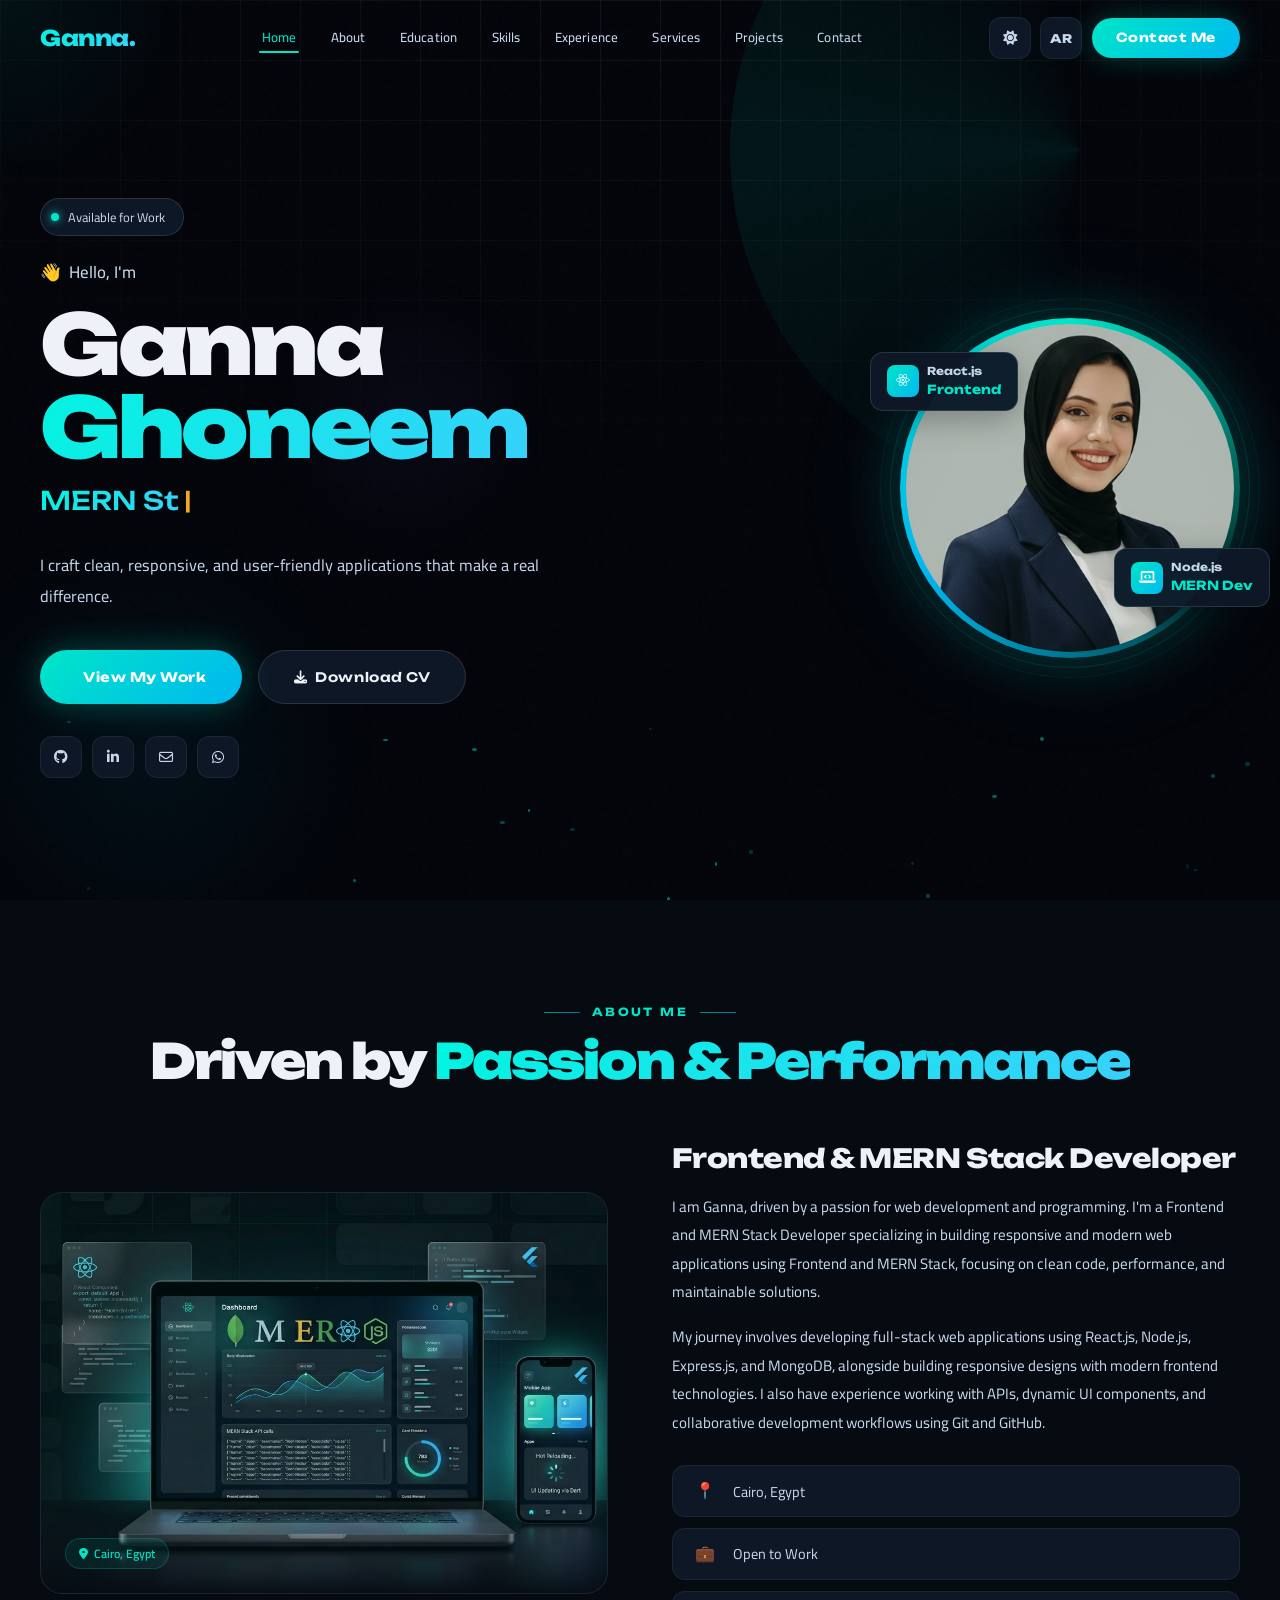
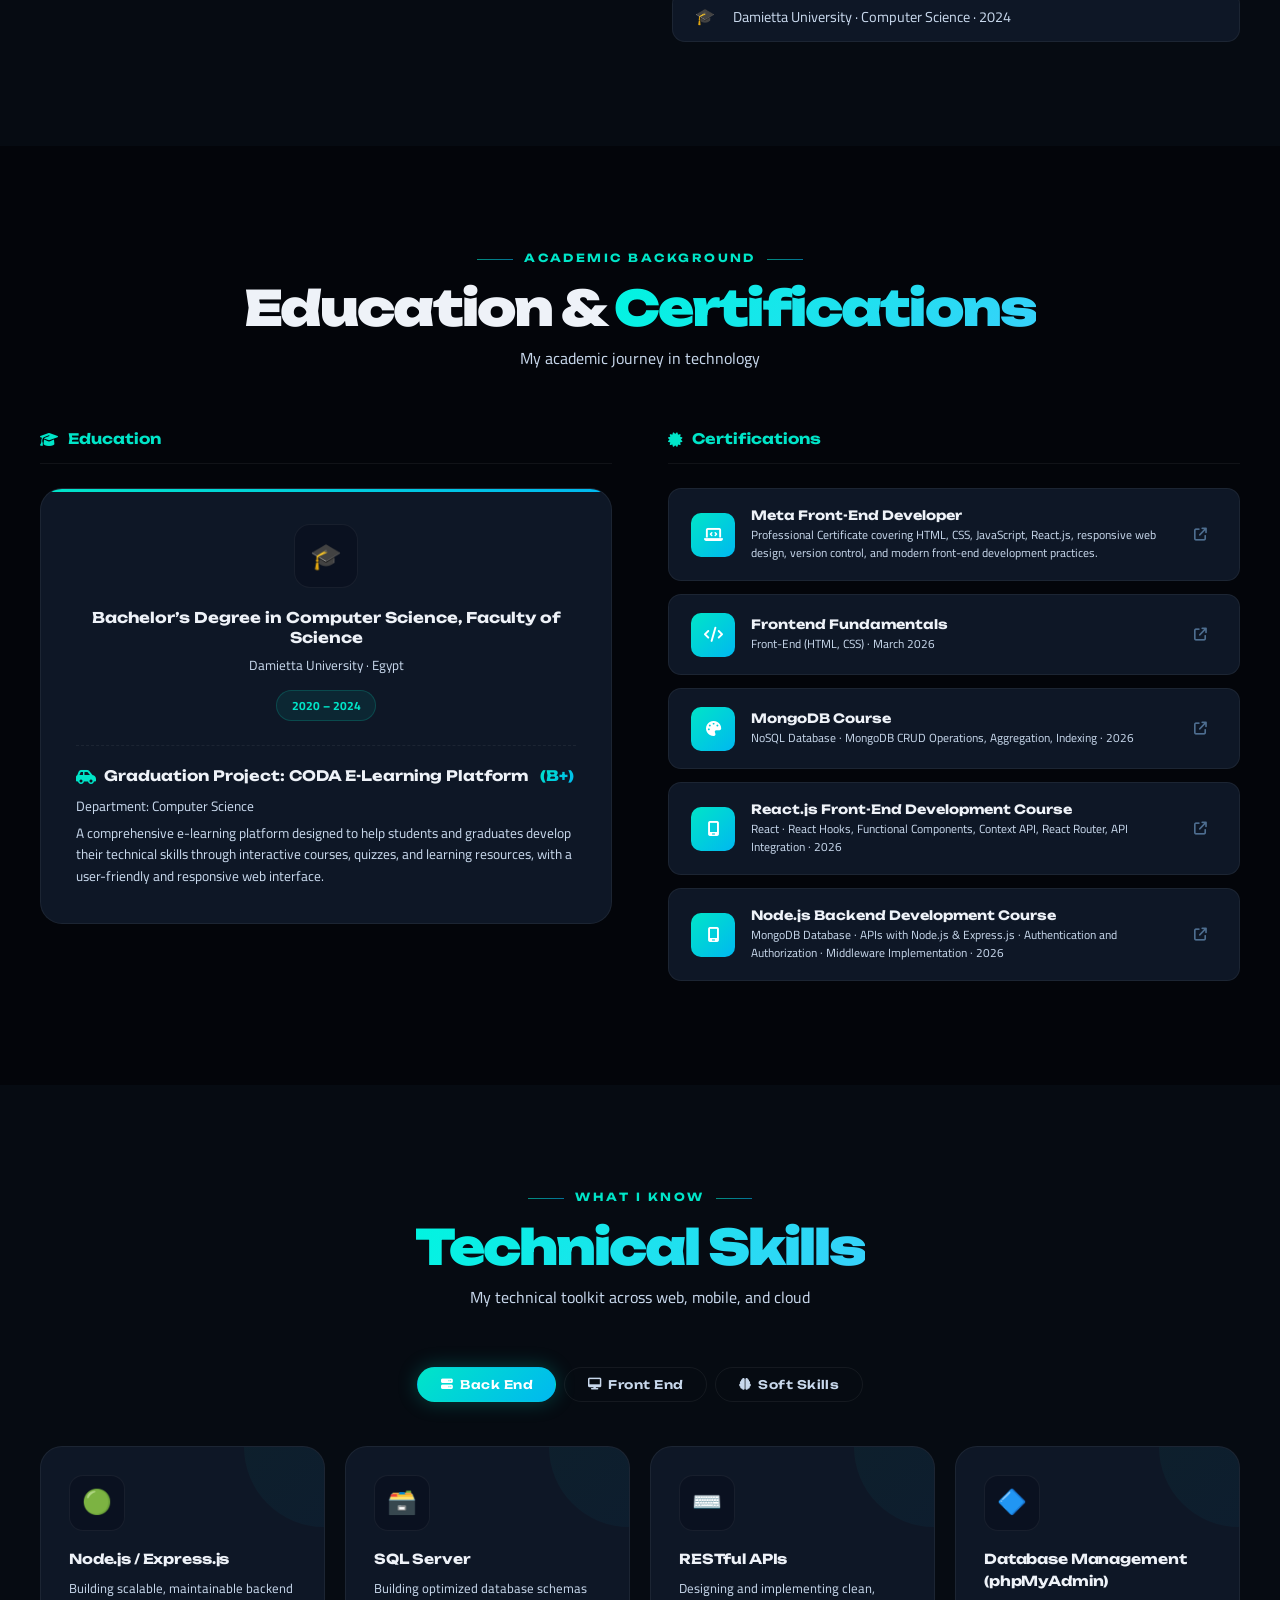
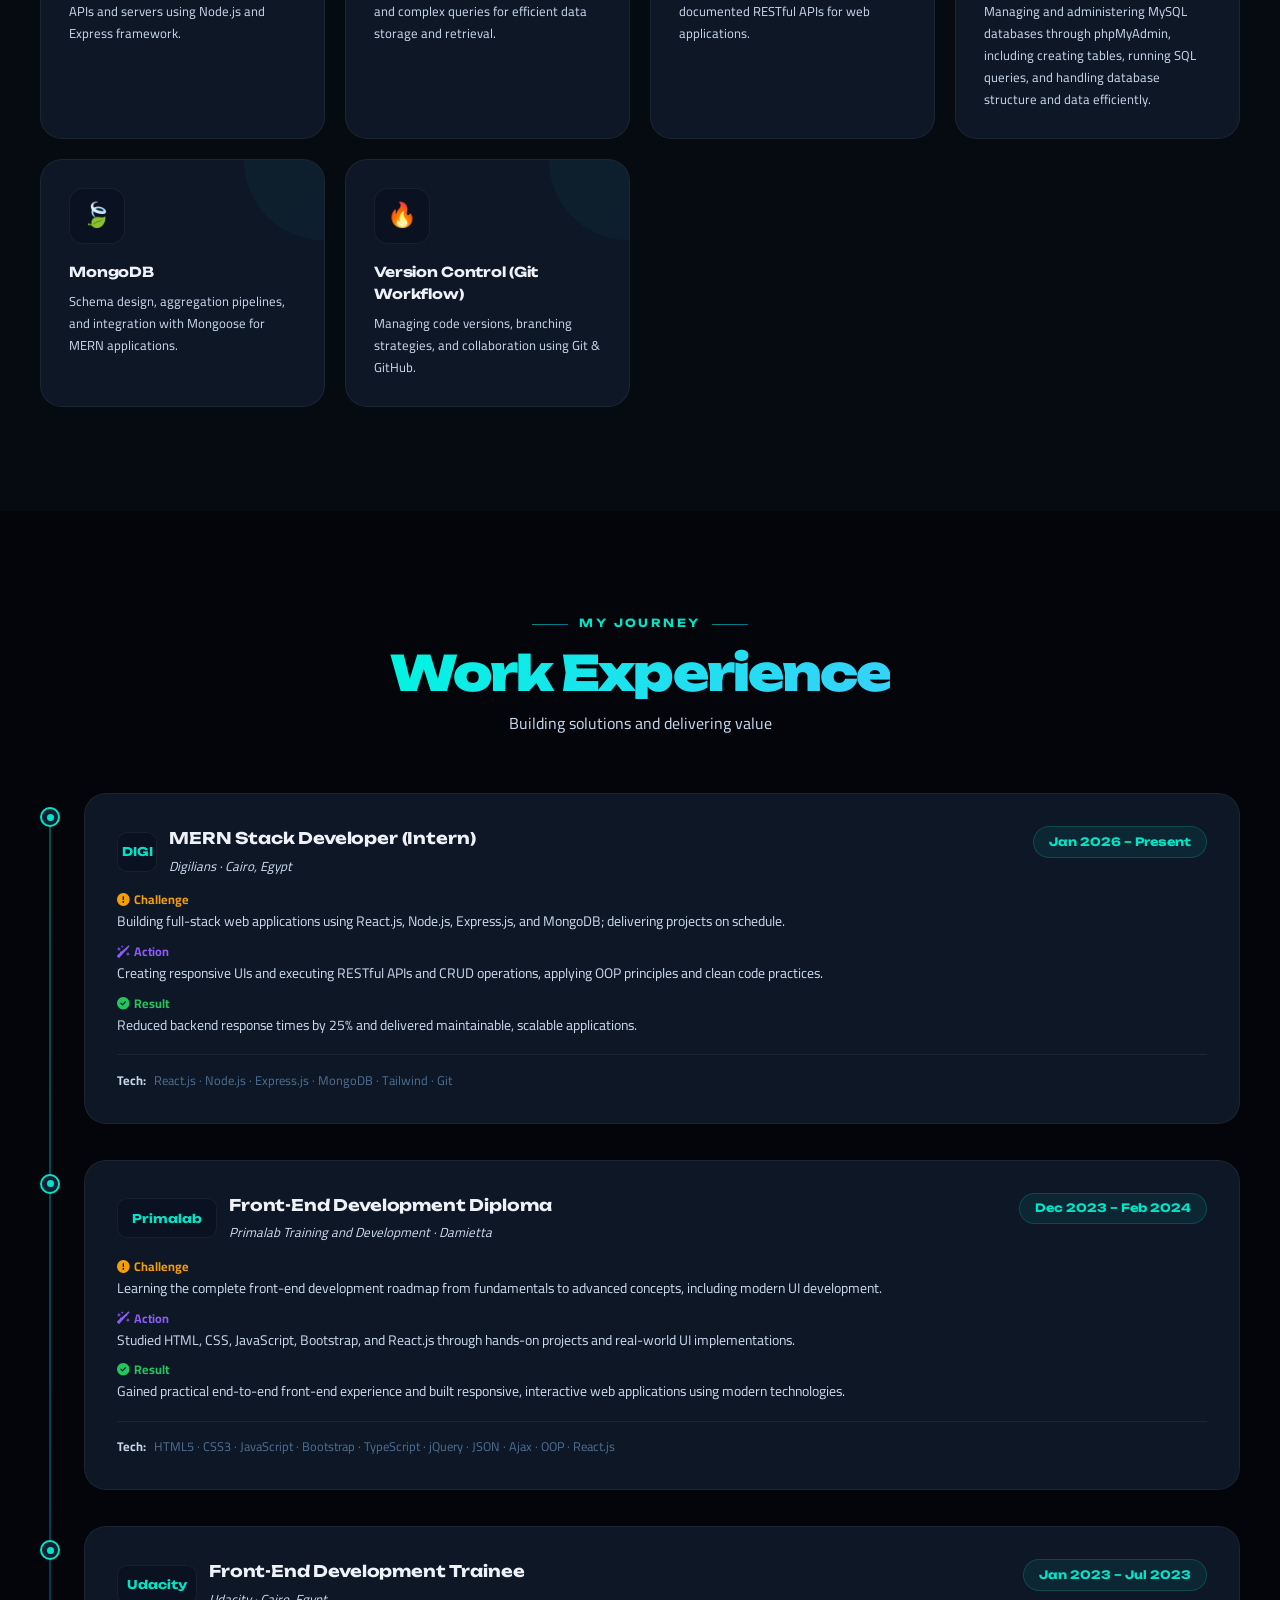
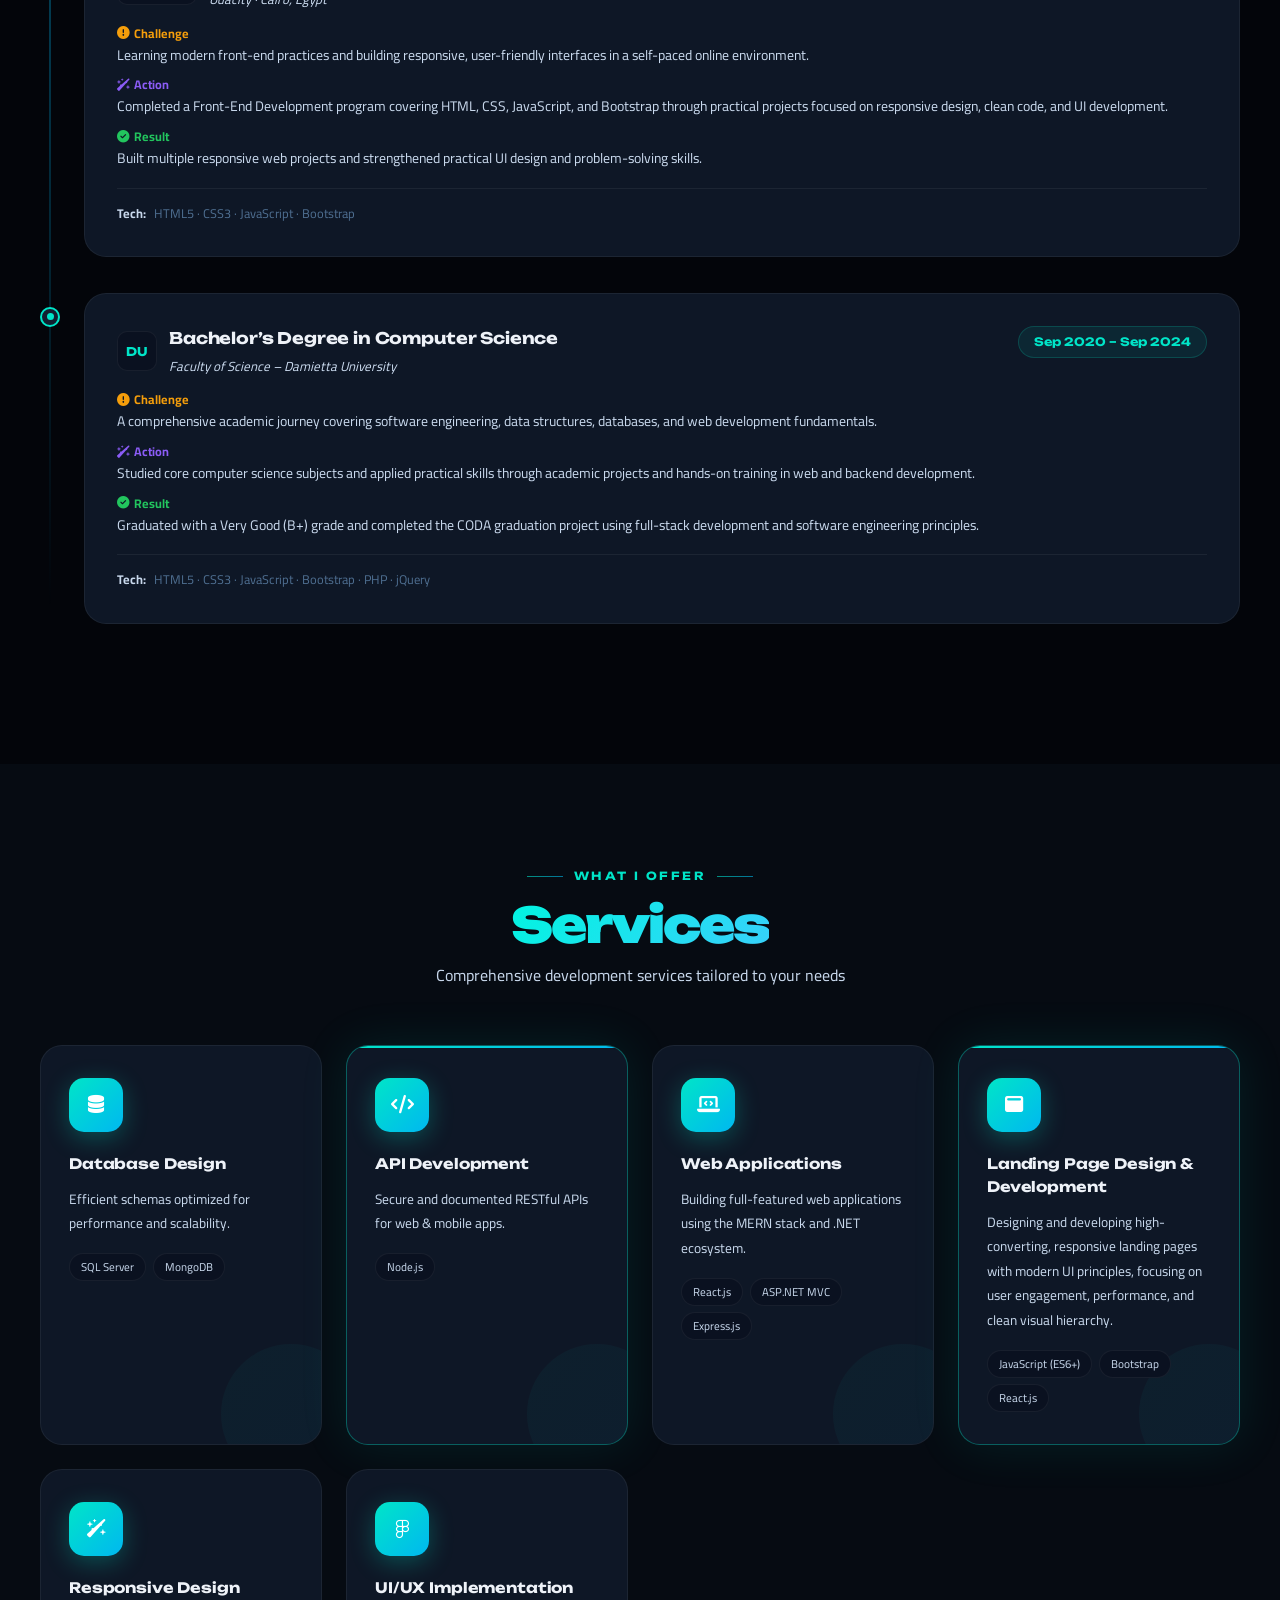
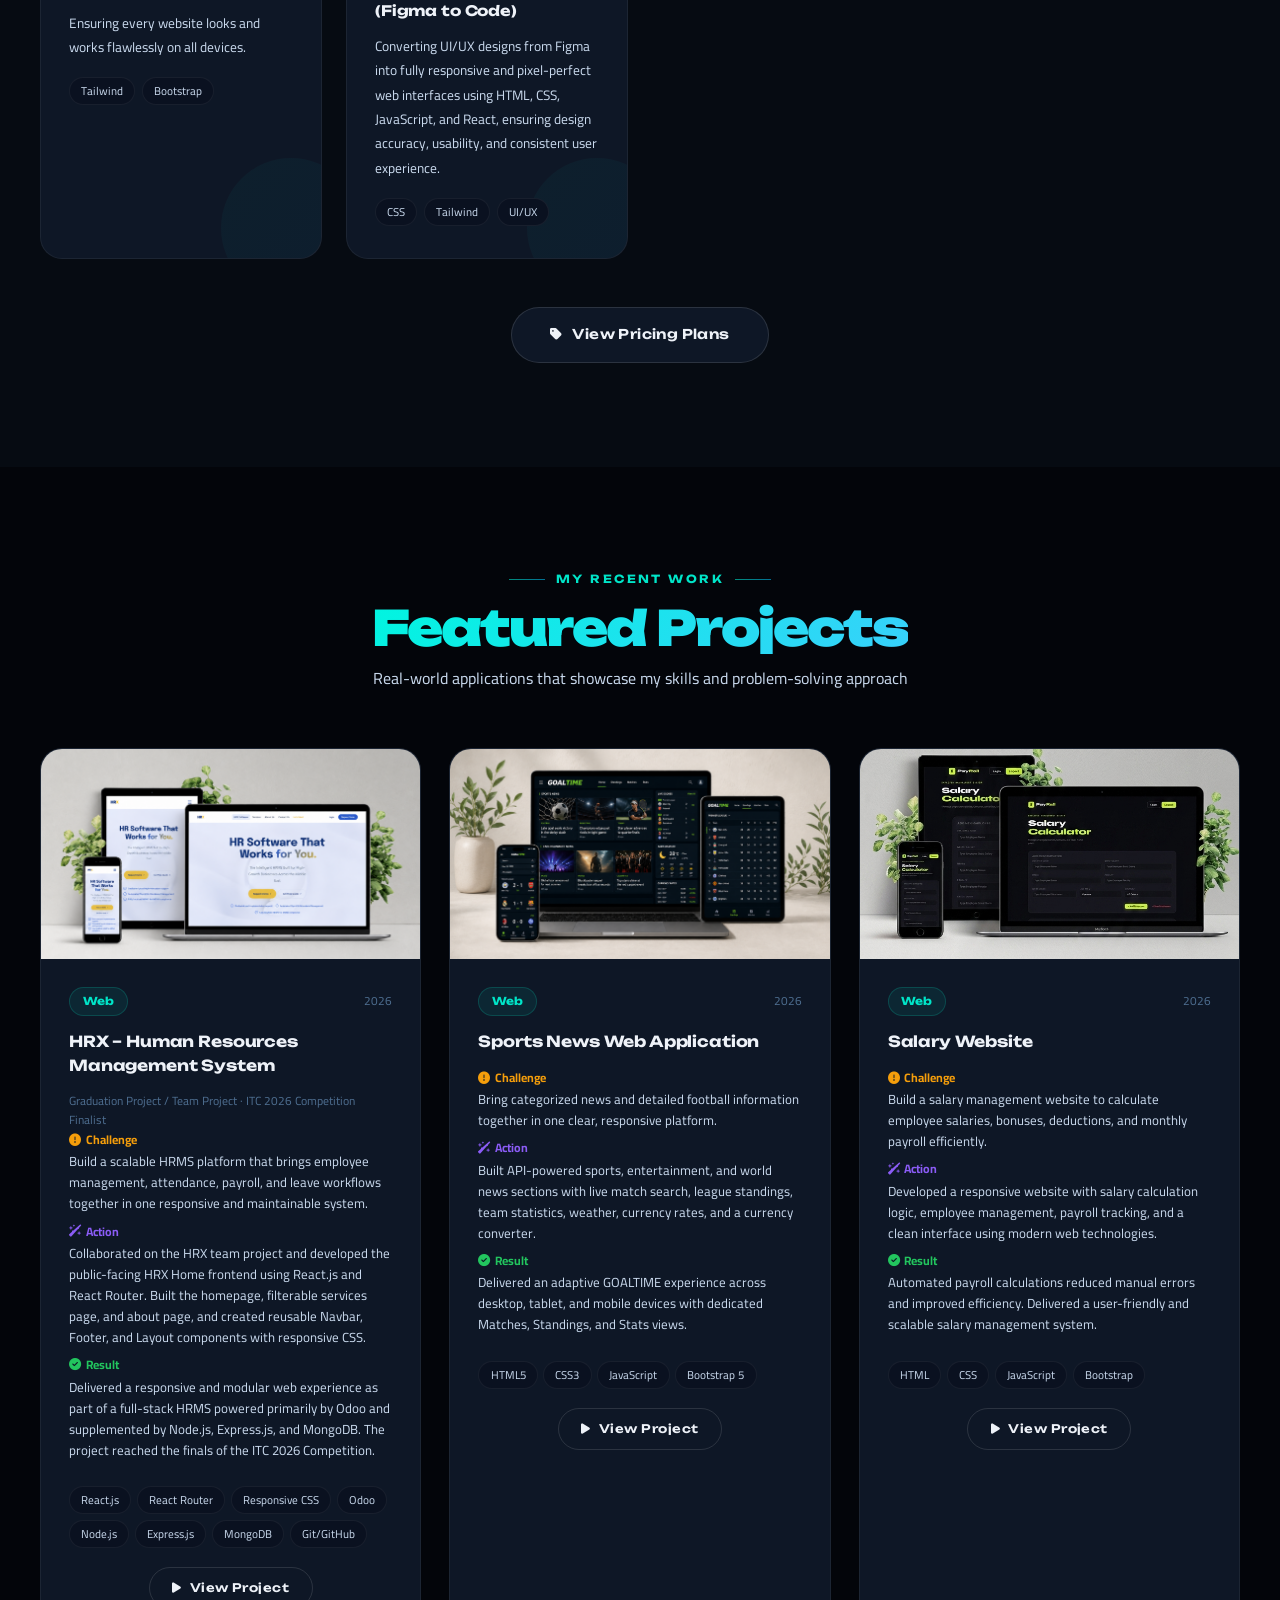
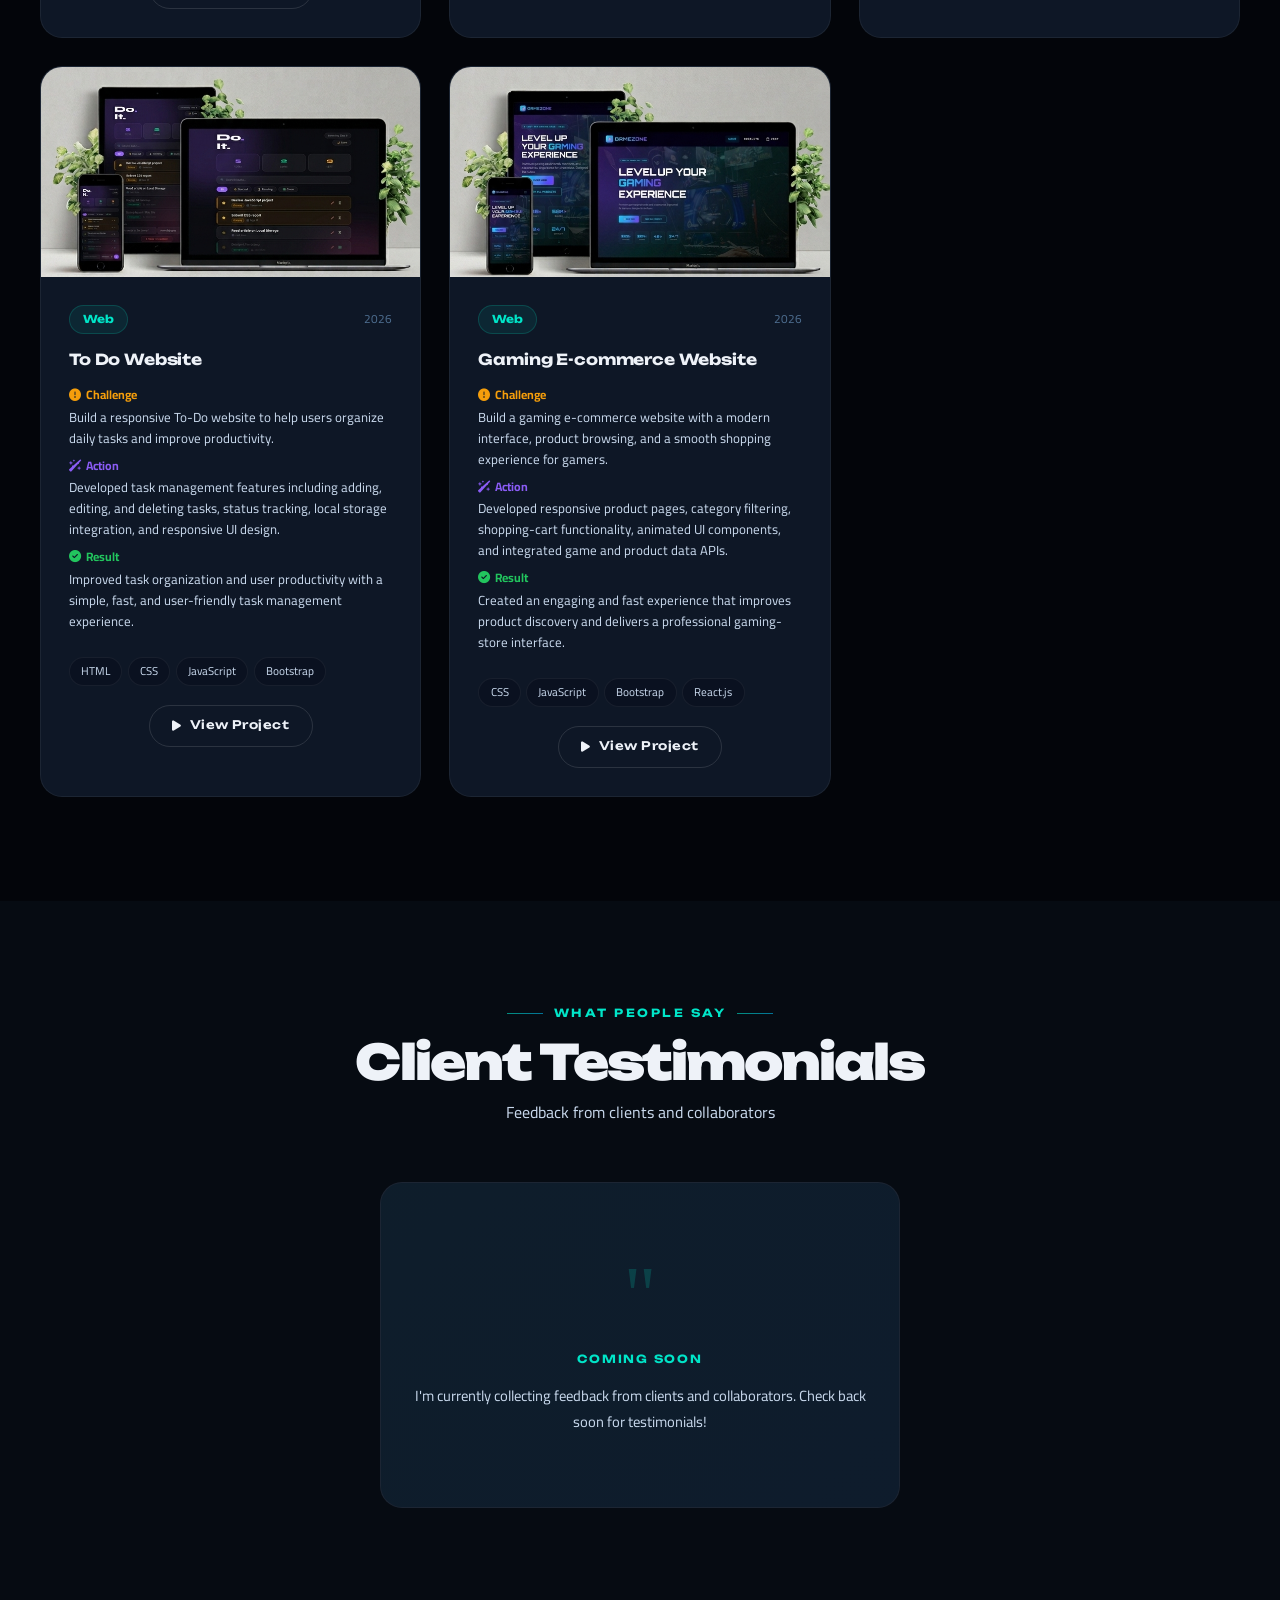
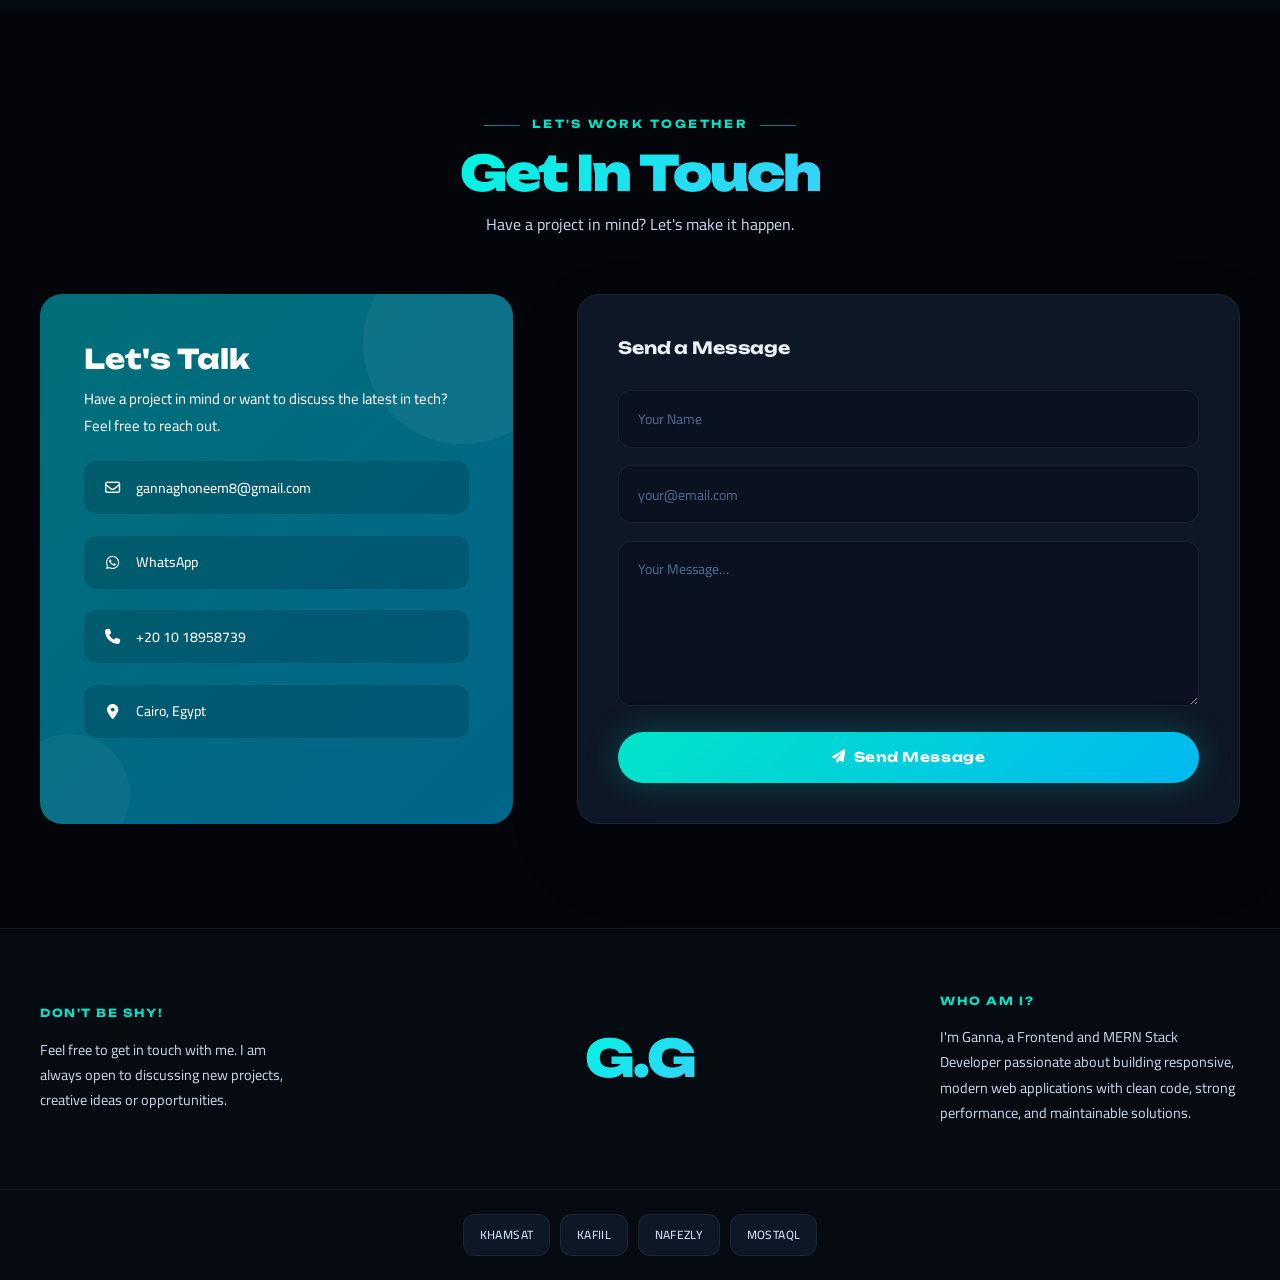
==== commit ab385219: "verison two" ====
--- a/index.html
+++ b/index.html
@@ -752,7 +752,7 @@
       <p class="hero-desc" data-i18n="hero.bold">I craft clean, responsive, and user-friendly applications that make a real difference.</p>
       <div class="hero-actions">
         <a href="#projects" class="btn-primary"><i class="fa-solid fa-grid-2"></i> <span data-i18n="hero.cta1">View My Work</span></a>
-        <a href="https://drive.google.com/file/d/1ypBK-6z-_N_ov9JYHrjPzdi70g-8XasC/view" target="_blank" rel="noopener noreferrer" class="btn-ghost"><i class="fa-solid fa-download"></i> <span data-i18n="hero.downloadCV">Download CV</span></a>
+        <a href="https://drive.google.com/file/d/1WT-aw6niuKdlYAQSI3yg6z0bAboF7x-1/view?usp=sharing" target="_blank" rel="noopener noreferrer" class="btn-ghost" aria-label="Open Ganna Ghoneem’s CV"><i class="fa-solid fa-download"></i> <span data-i18n="hero.downloadCV">Download CV</span></a>
       </div>
       <div class="hero-social">
         <a href="https://github.com/GannaGhoneem" target="_blank" class="social-btn" aria-label="Visit Ganna Ghoneem’s GitHub profile" data-i18n-aria-label="a11y.github"><i class="fa-brands fa-github"></i></a>
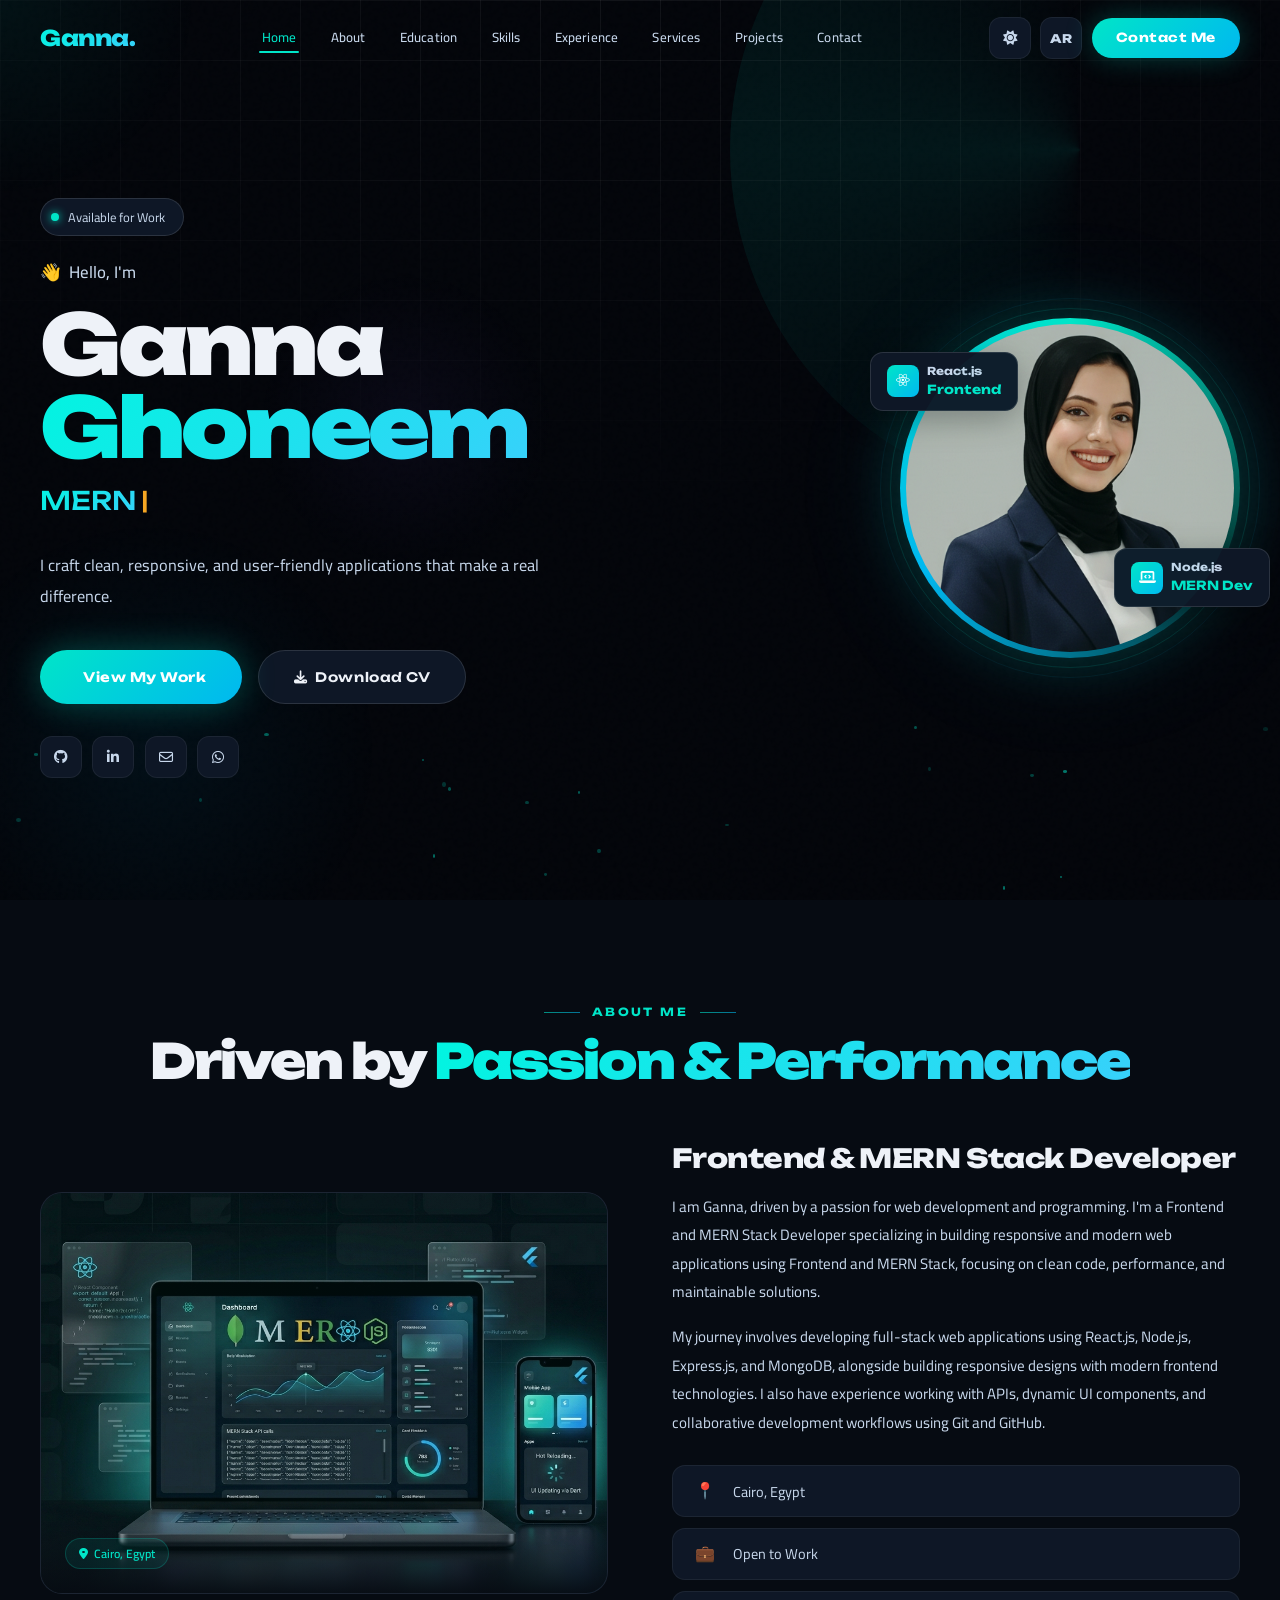
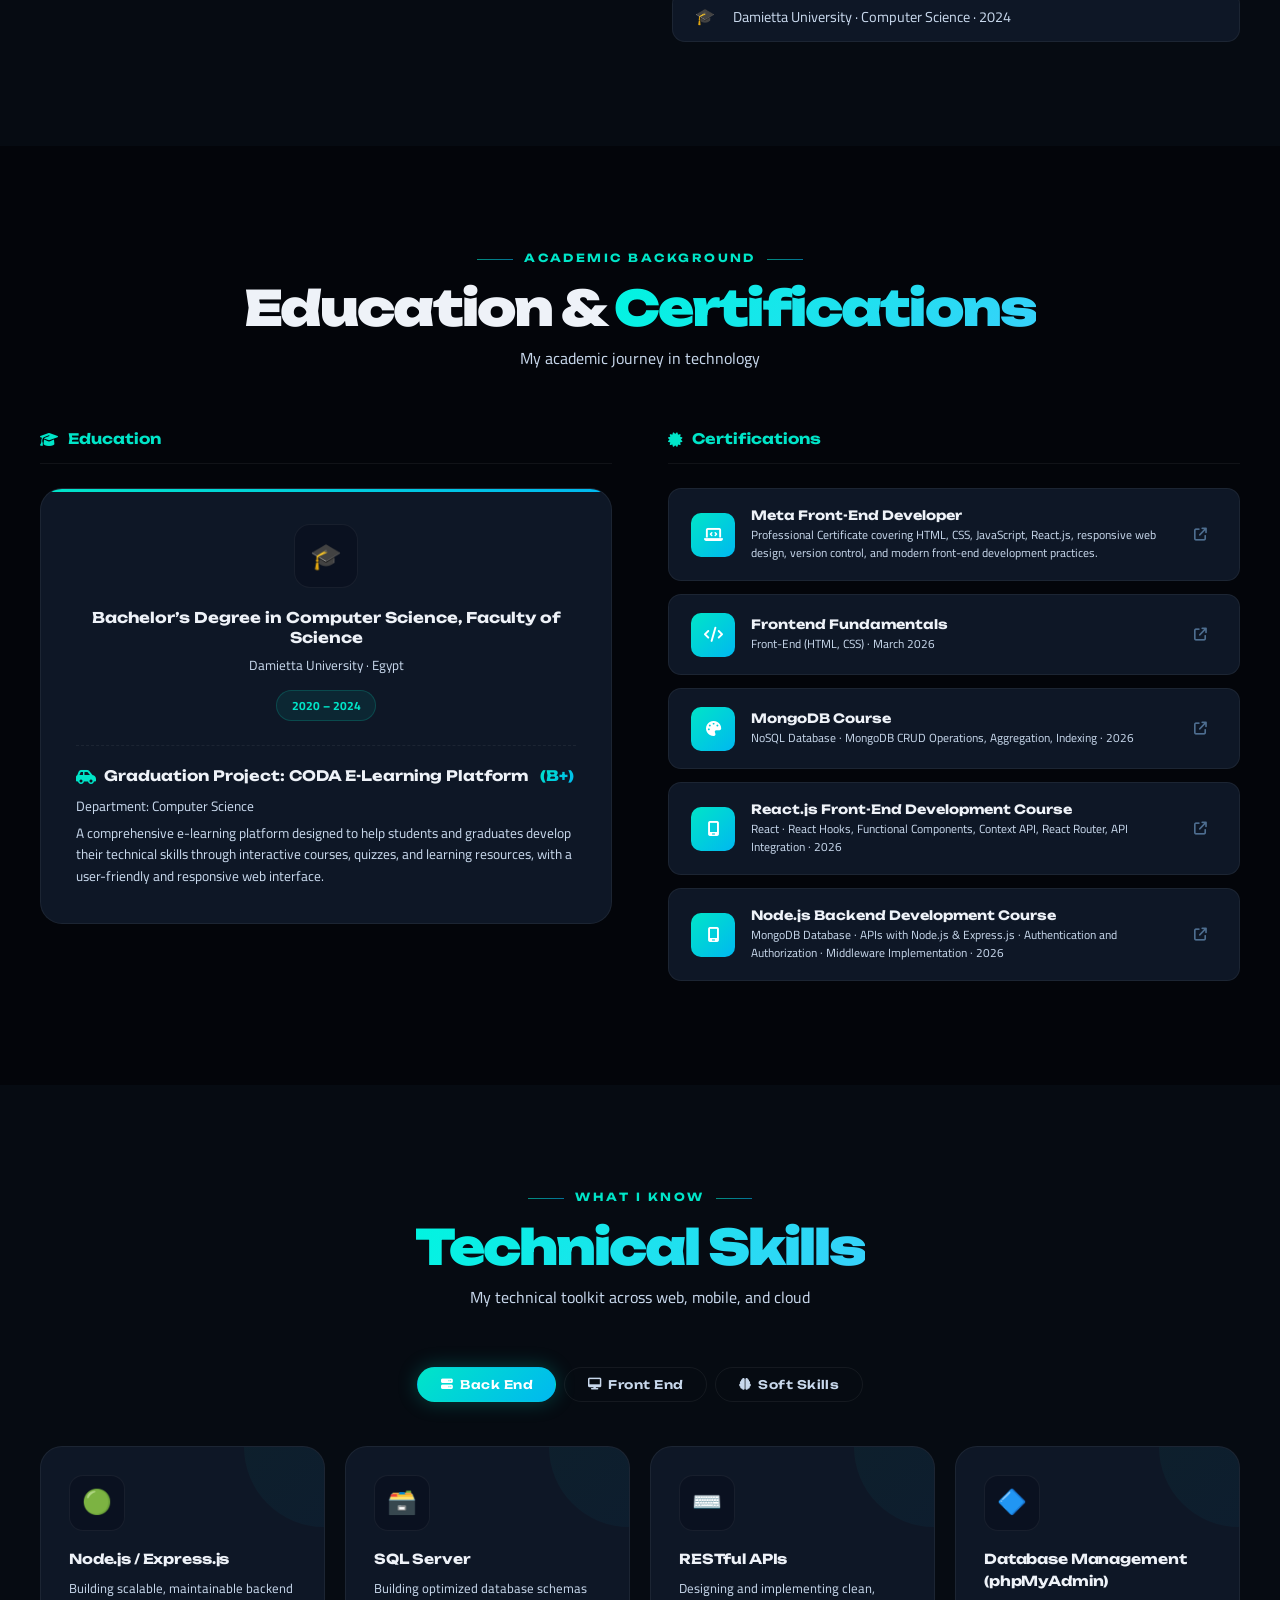
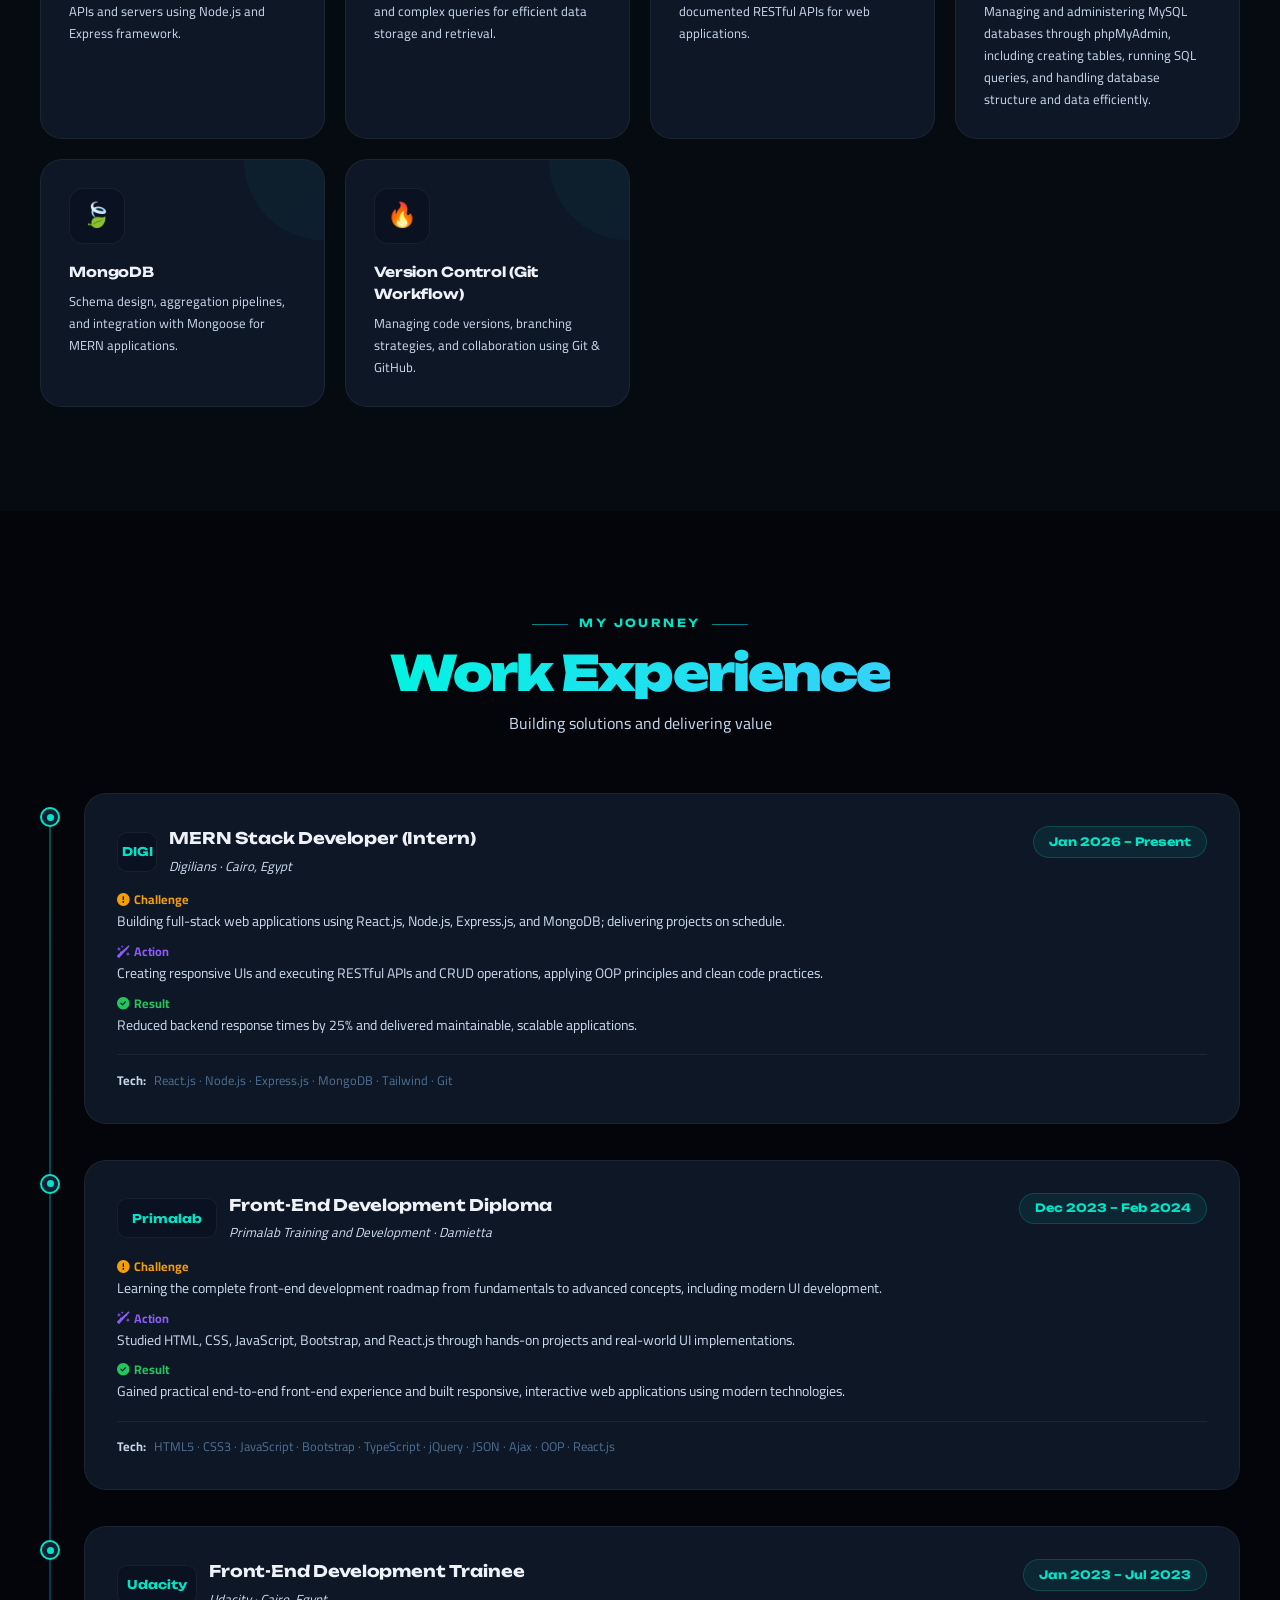
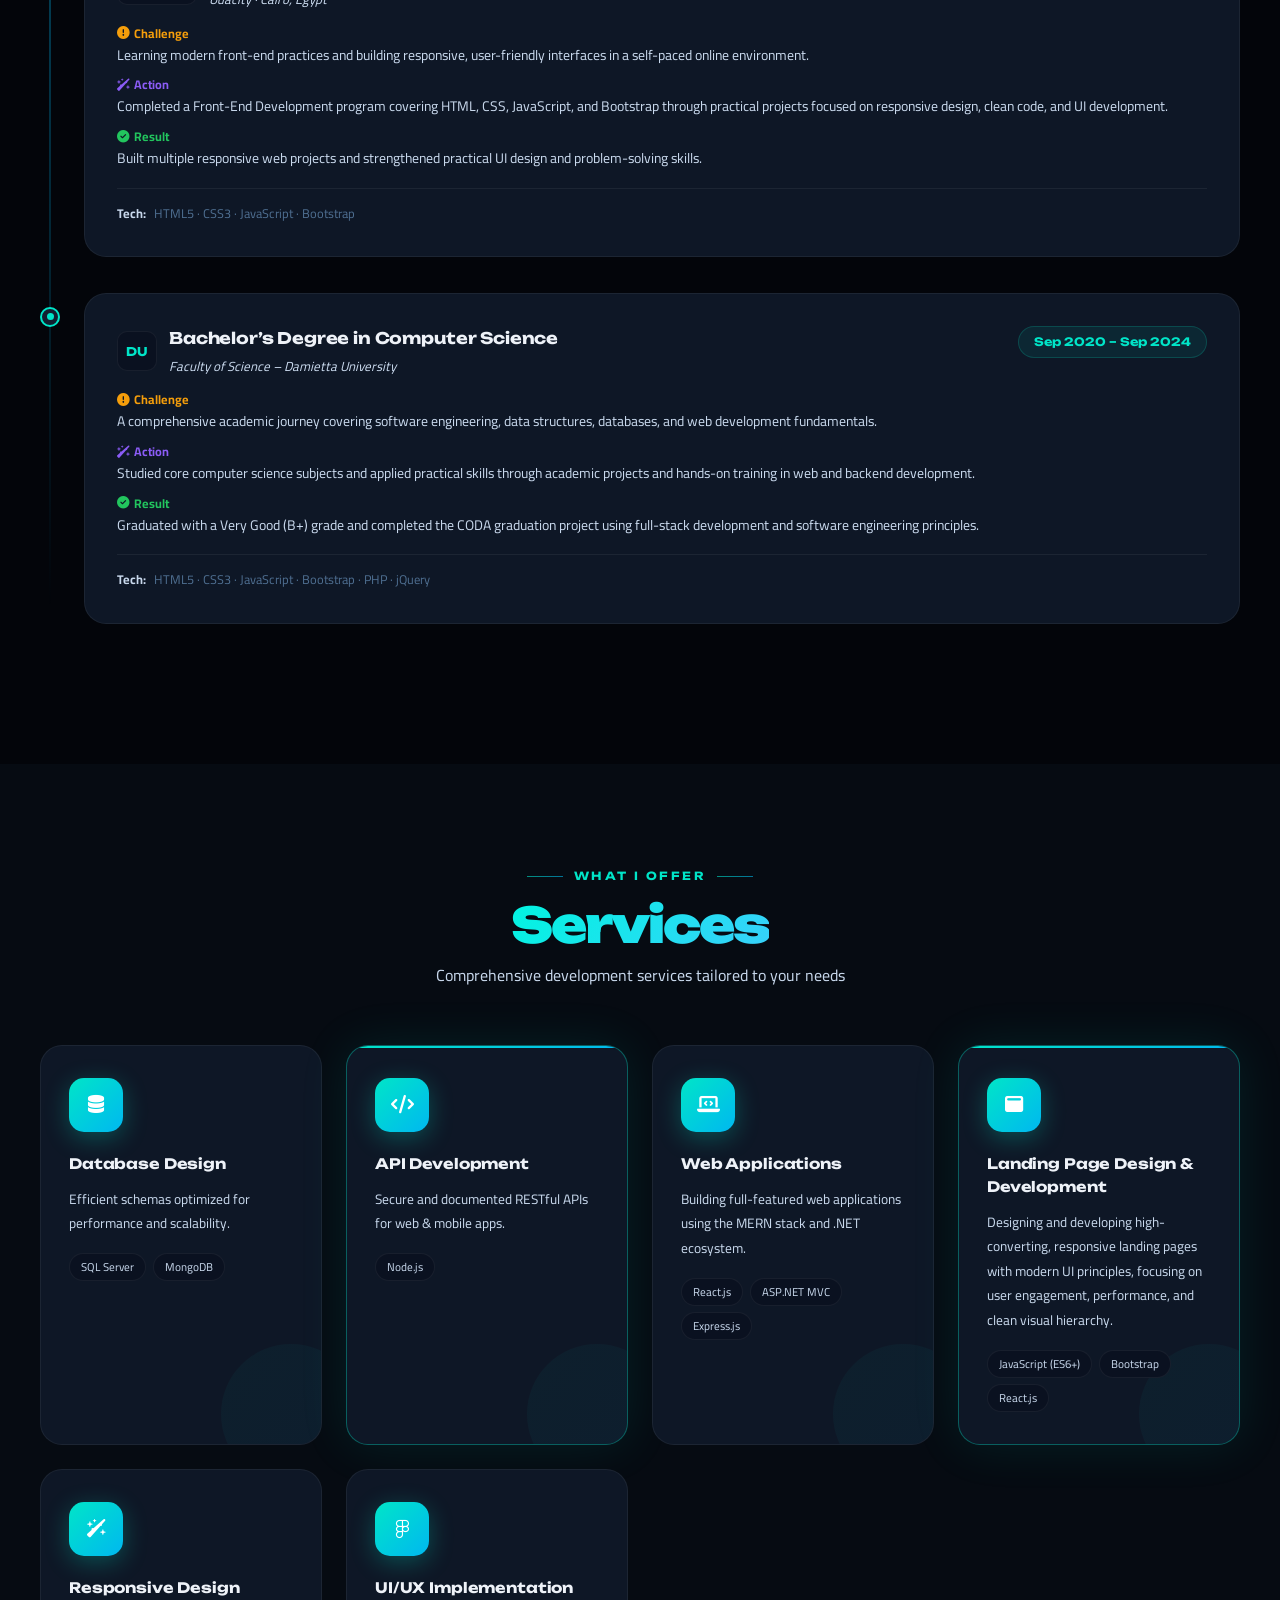
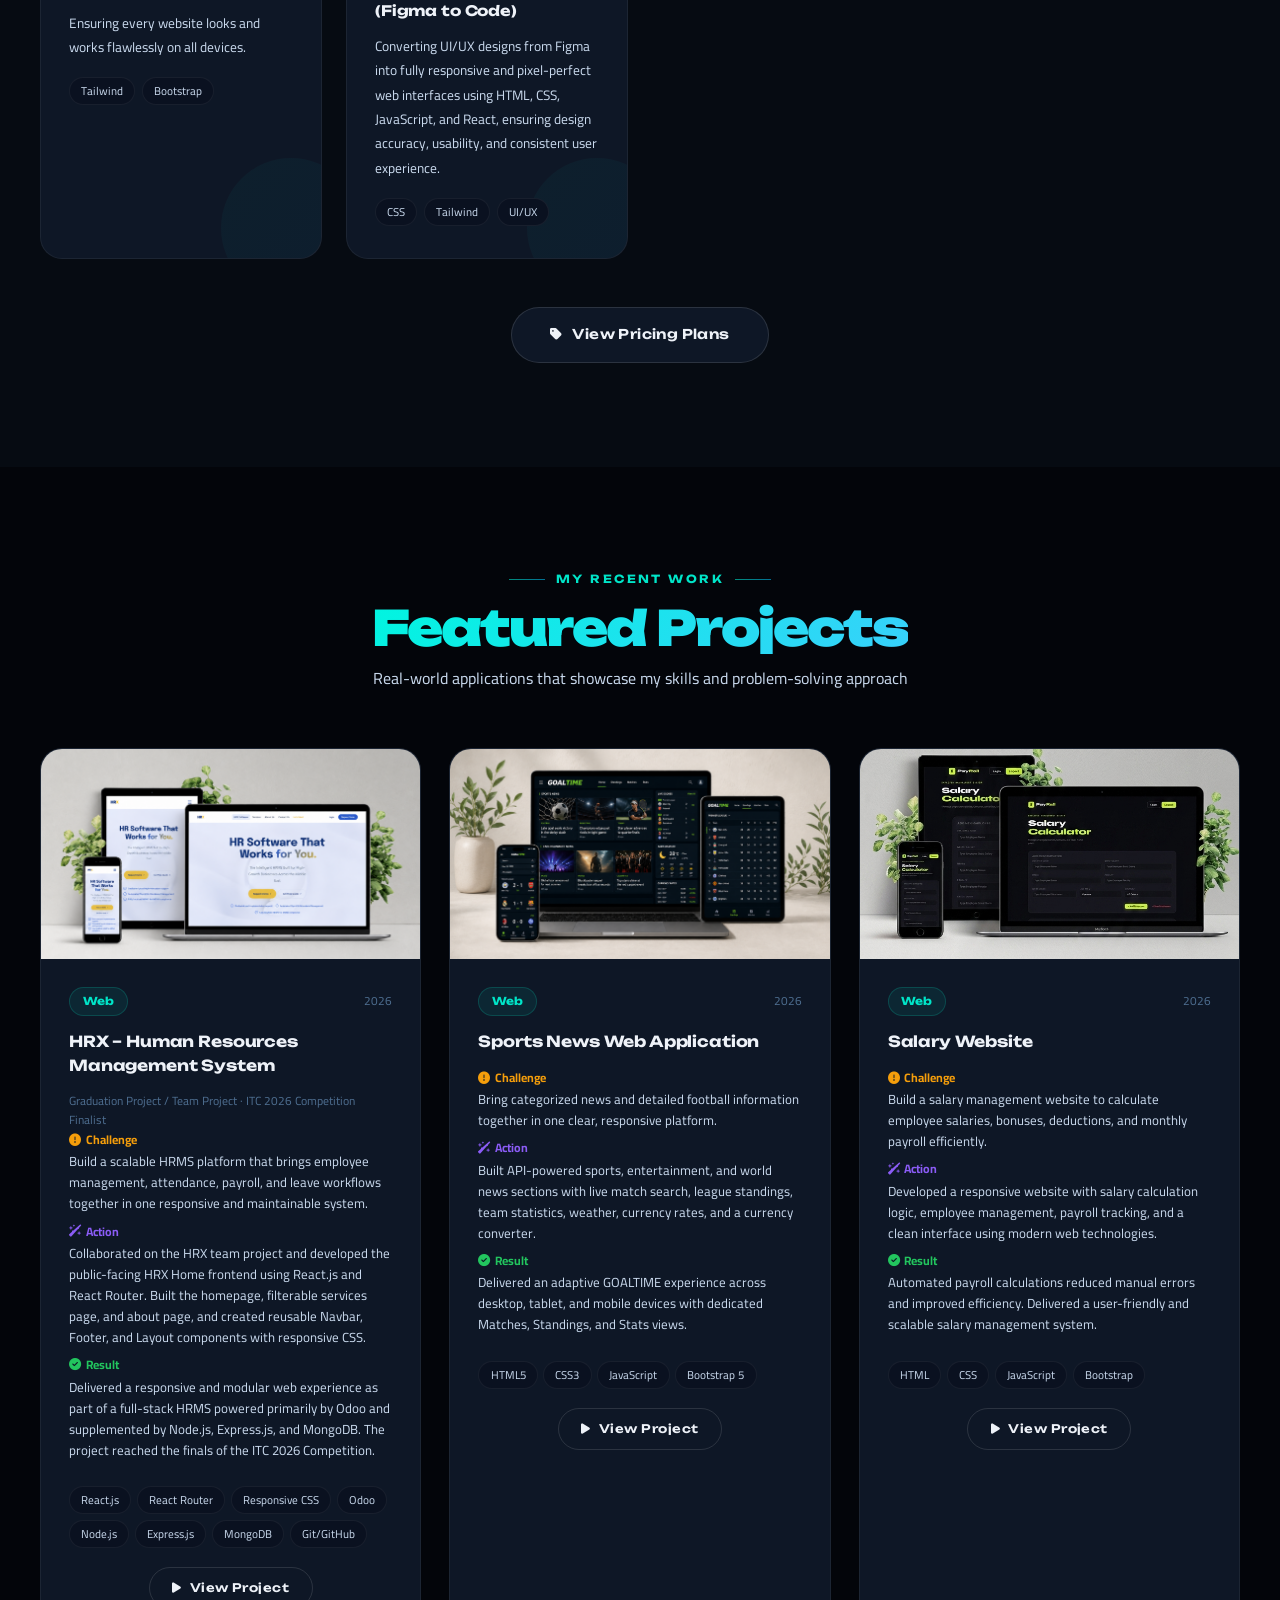
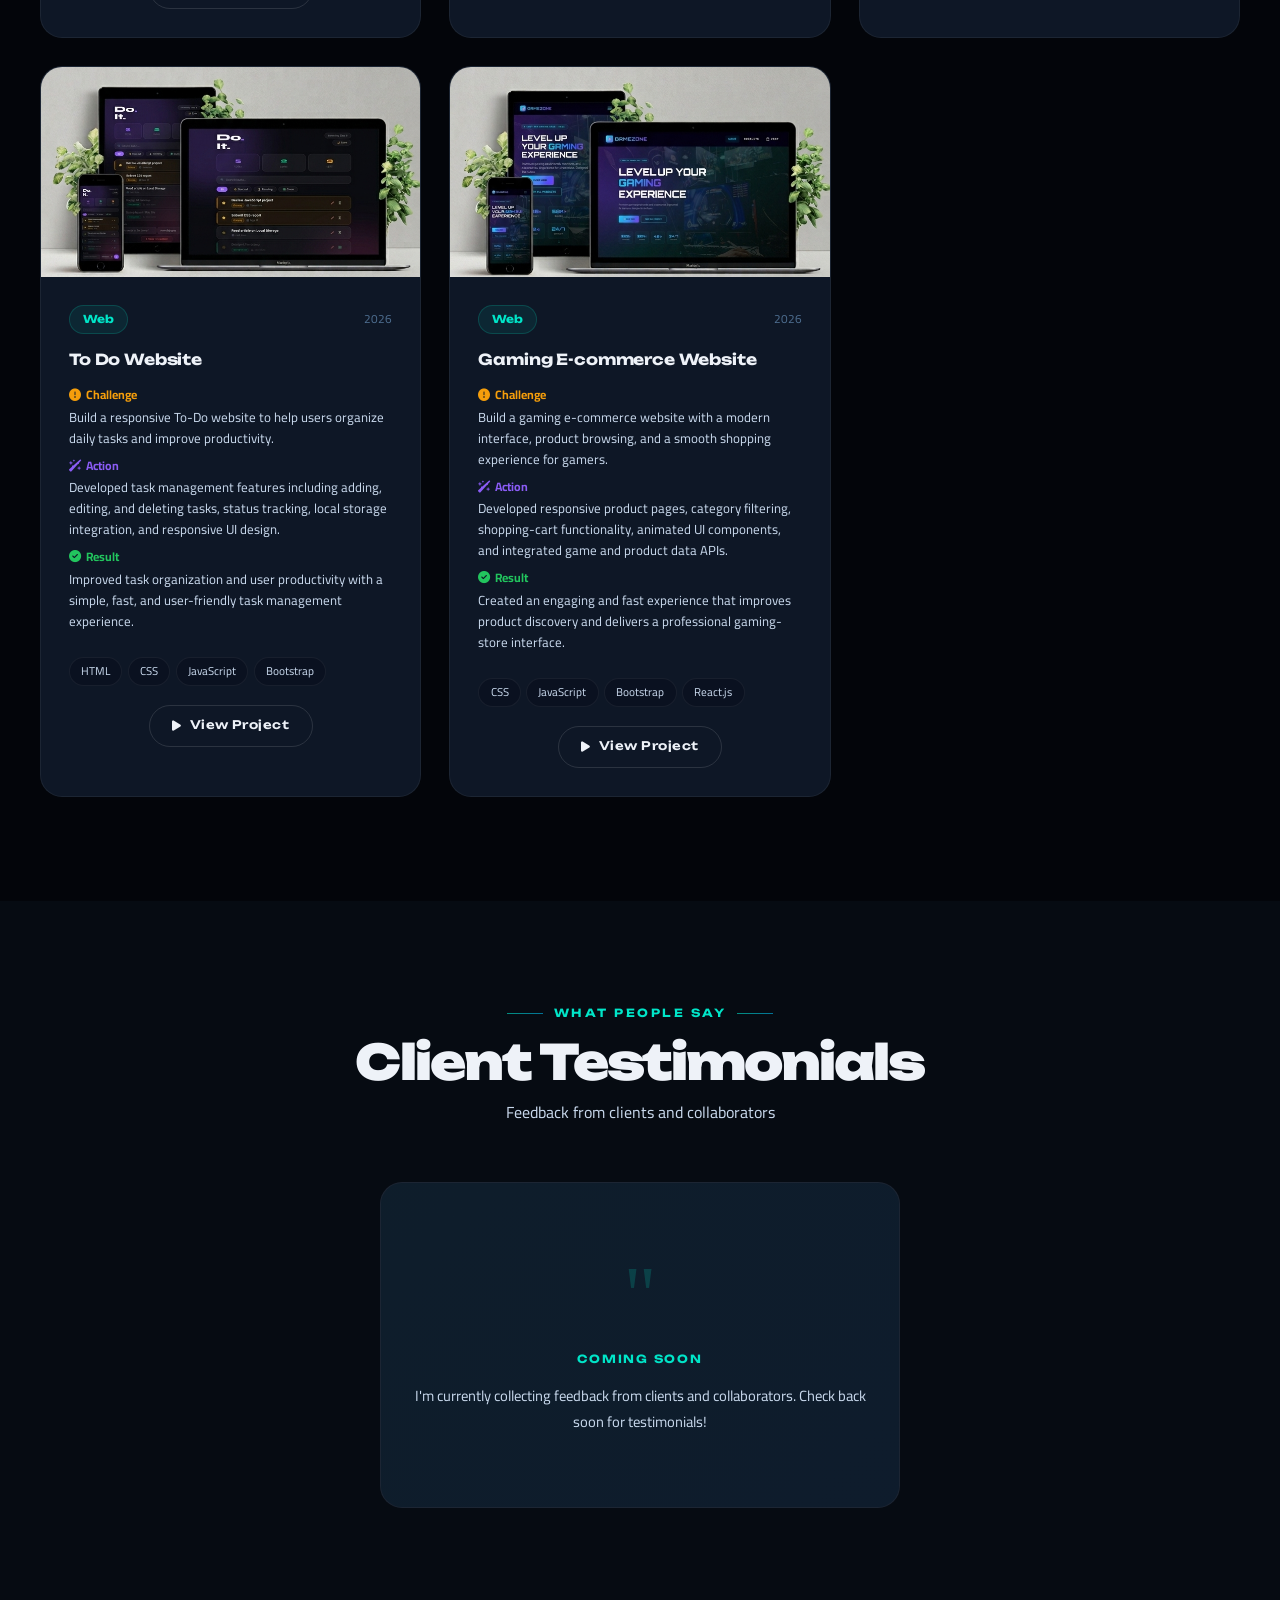
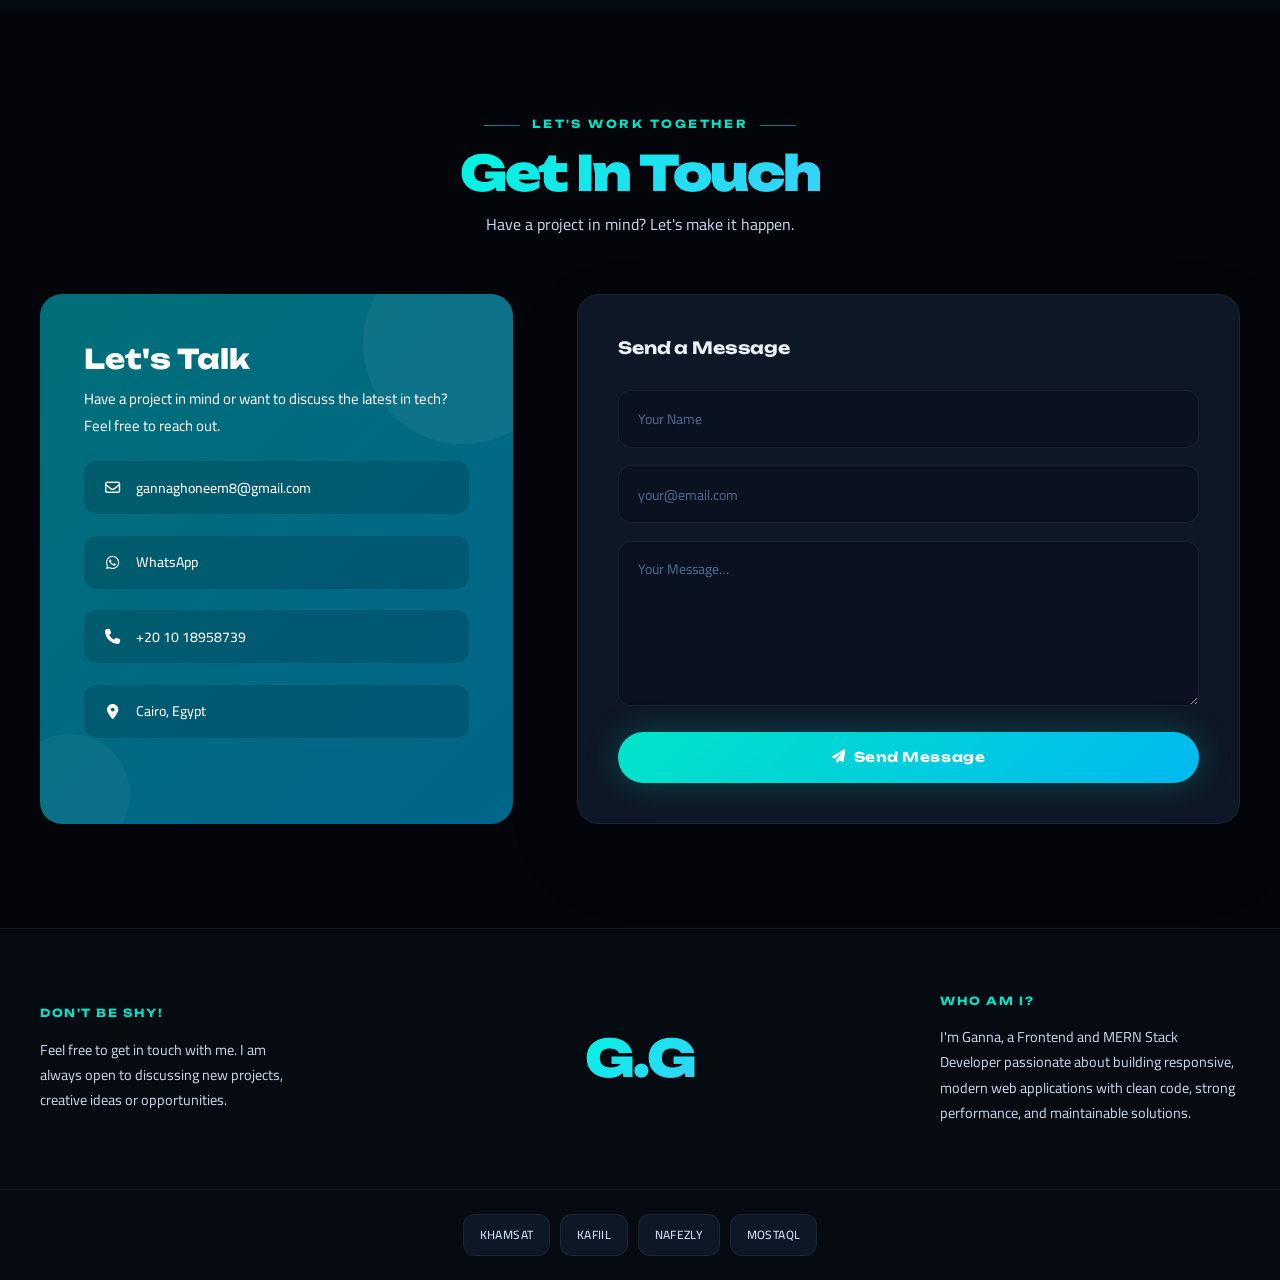
==== commit 966332b5: "verison three" ====
--- a/index.html
+++ b/index.html
@@ -752,7 +752,7 @@
       <p class="hero-desc" data-i18n="hero.bold">I craft clean, responsive, and user-friendly applications that make a real difference.</p>
       <div class="hero-actions">
         <a href="#projects" class="btn-primary"><i class="fa-solid fa-grid-2"></i> <span data-i18n="hero.cta1">View My Work</span></a>
-        <a href="https://drive.google.com/file/d/1WT-aw6niuKdlYAQSI3yg6z0bAboF7x-1/view?usp=sharing" target="_blank" rel="noopener noreferrer" class="btn-ghost" aria-label="Open Ganna Ghoneem’s CV"><i class="fa-solid fa-download"></i> <span data-i18n="hero.downloadCV">Download CV</span></a>
+        <a href="https://drive.google.com/file/d/1_25j1Xuc8GrrE7cpT-DsKfG6pLEycqKe/view?usp=sharing" target="_blank" rel="noopener noreferrer" class="btn-ghost" aria-label="Open Ganna Ghoneem’s CV"><i class="fa-solid fa-download"></i> <span data-i18n="hero.downloadCV">Download CV</span></a>
       </div>
       <div class="hero-social">
         <a href="https://github.com/GannaGhoneem" target="_blank" class="social-btn" aria-label="Visit Ganna Ghoneem’s GitHub profile" data-i18n-aria-label="a11y.github"><i class="fa-brands fa-github"></i></a>
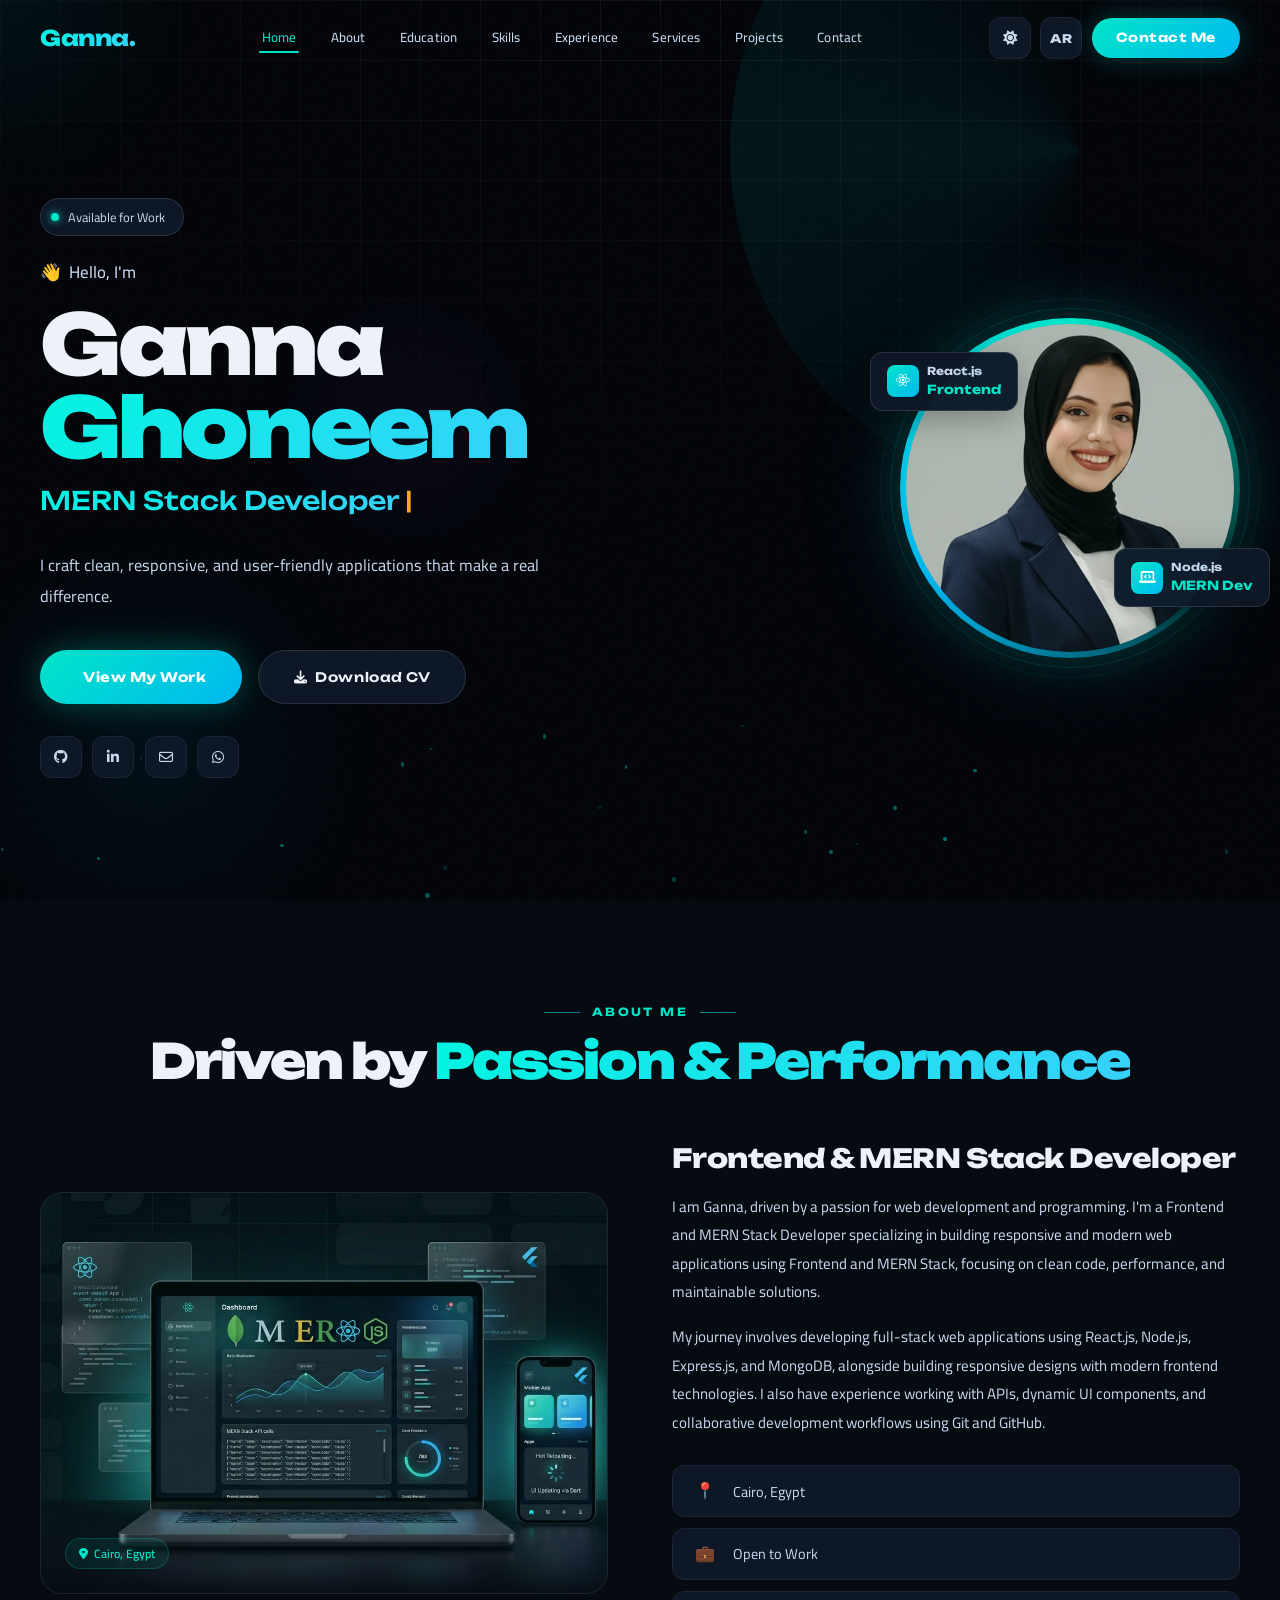
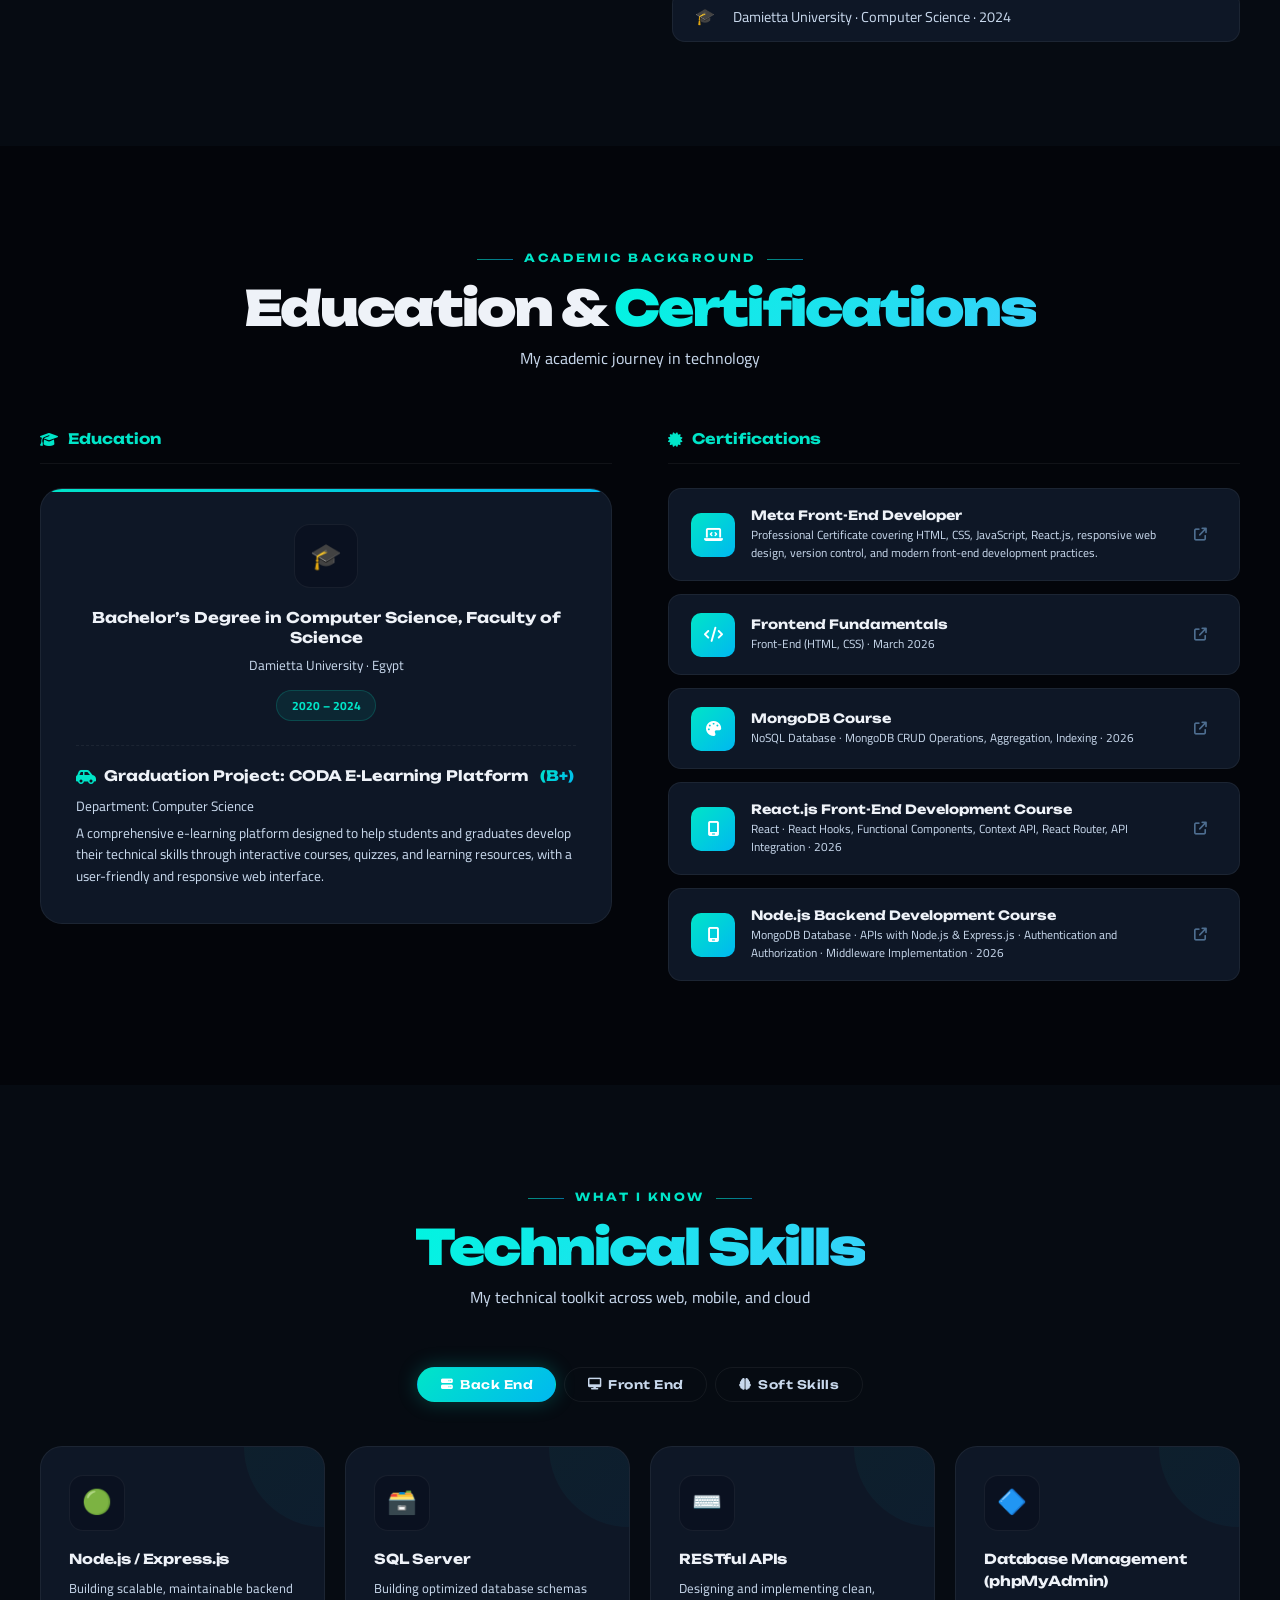
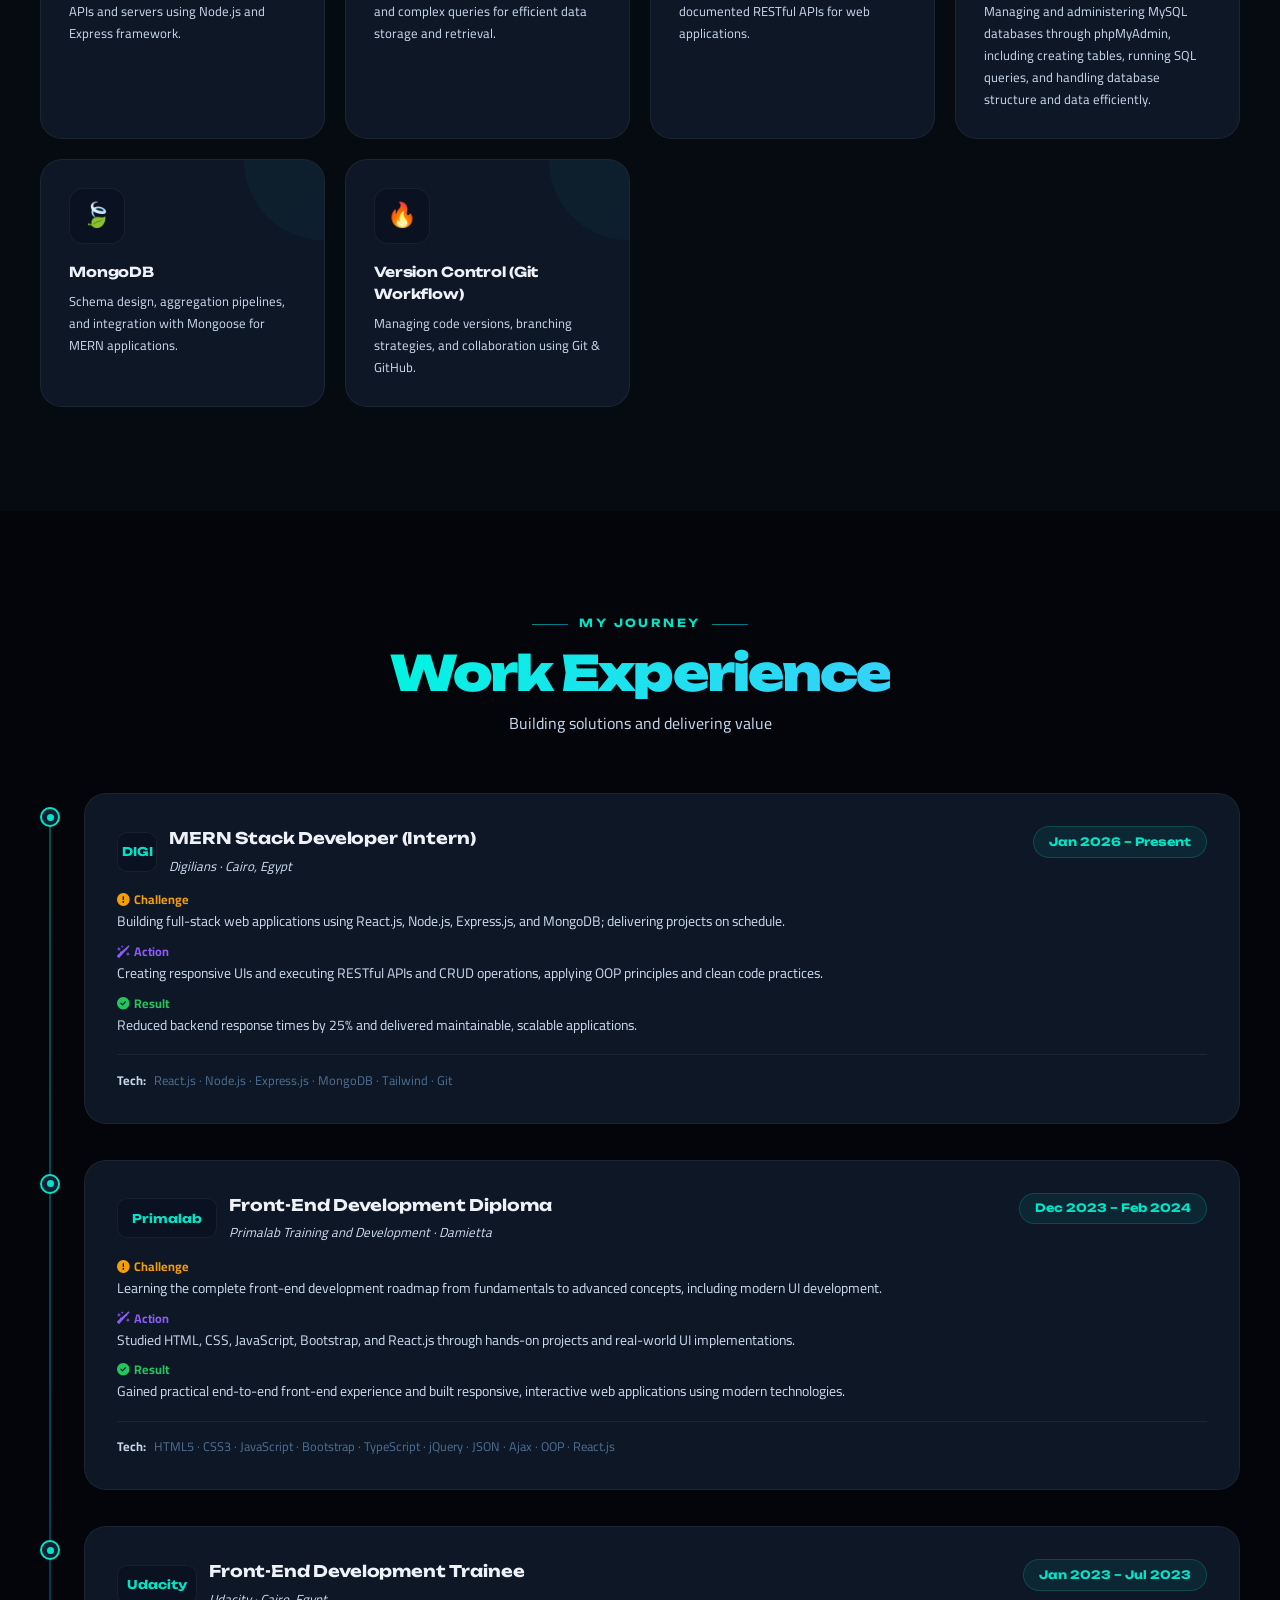
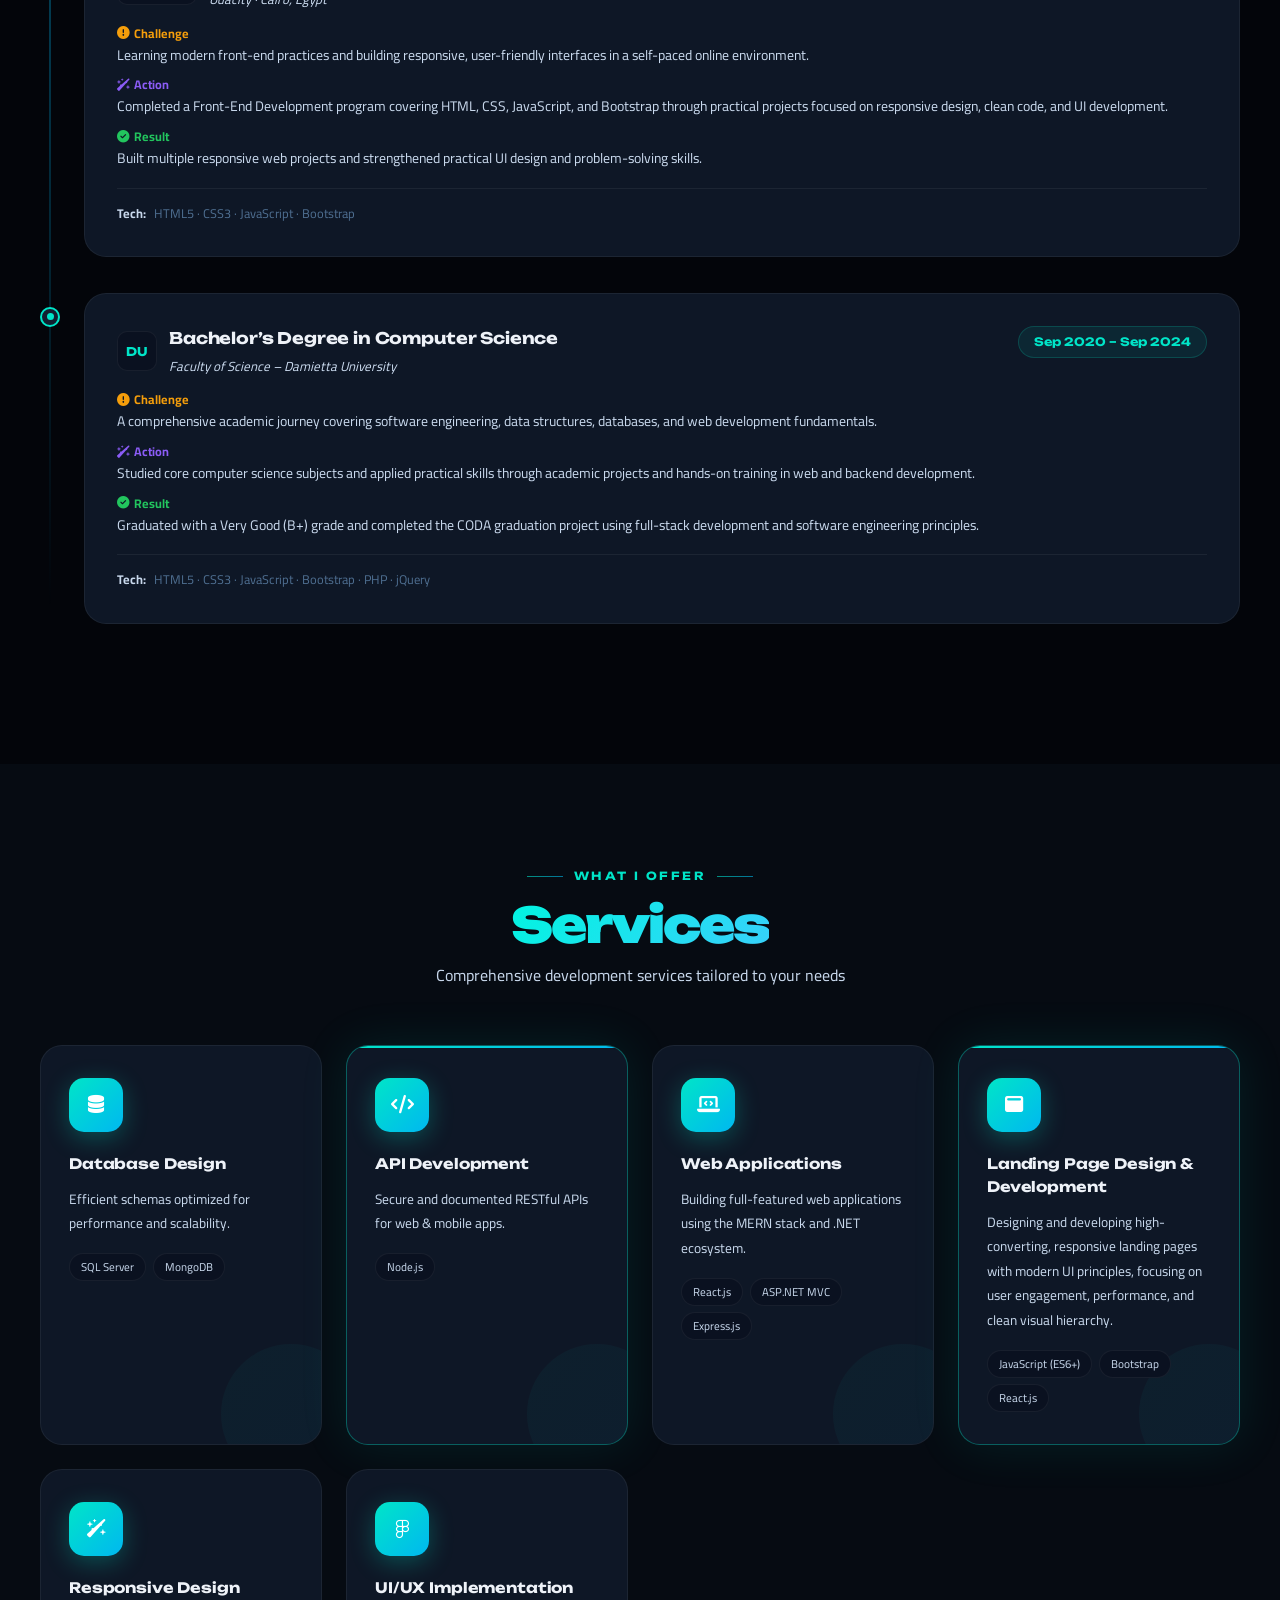
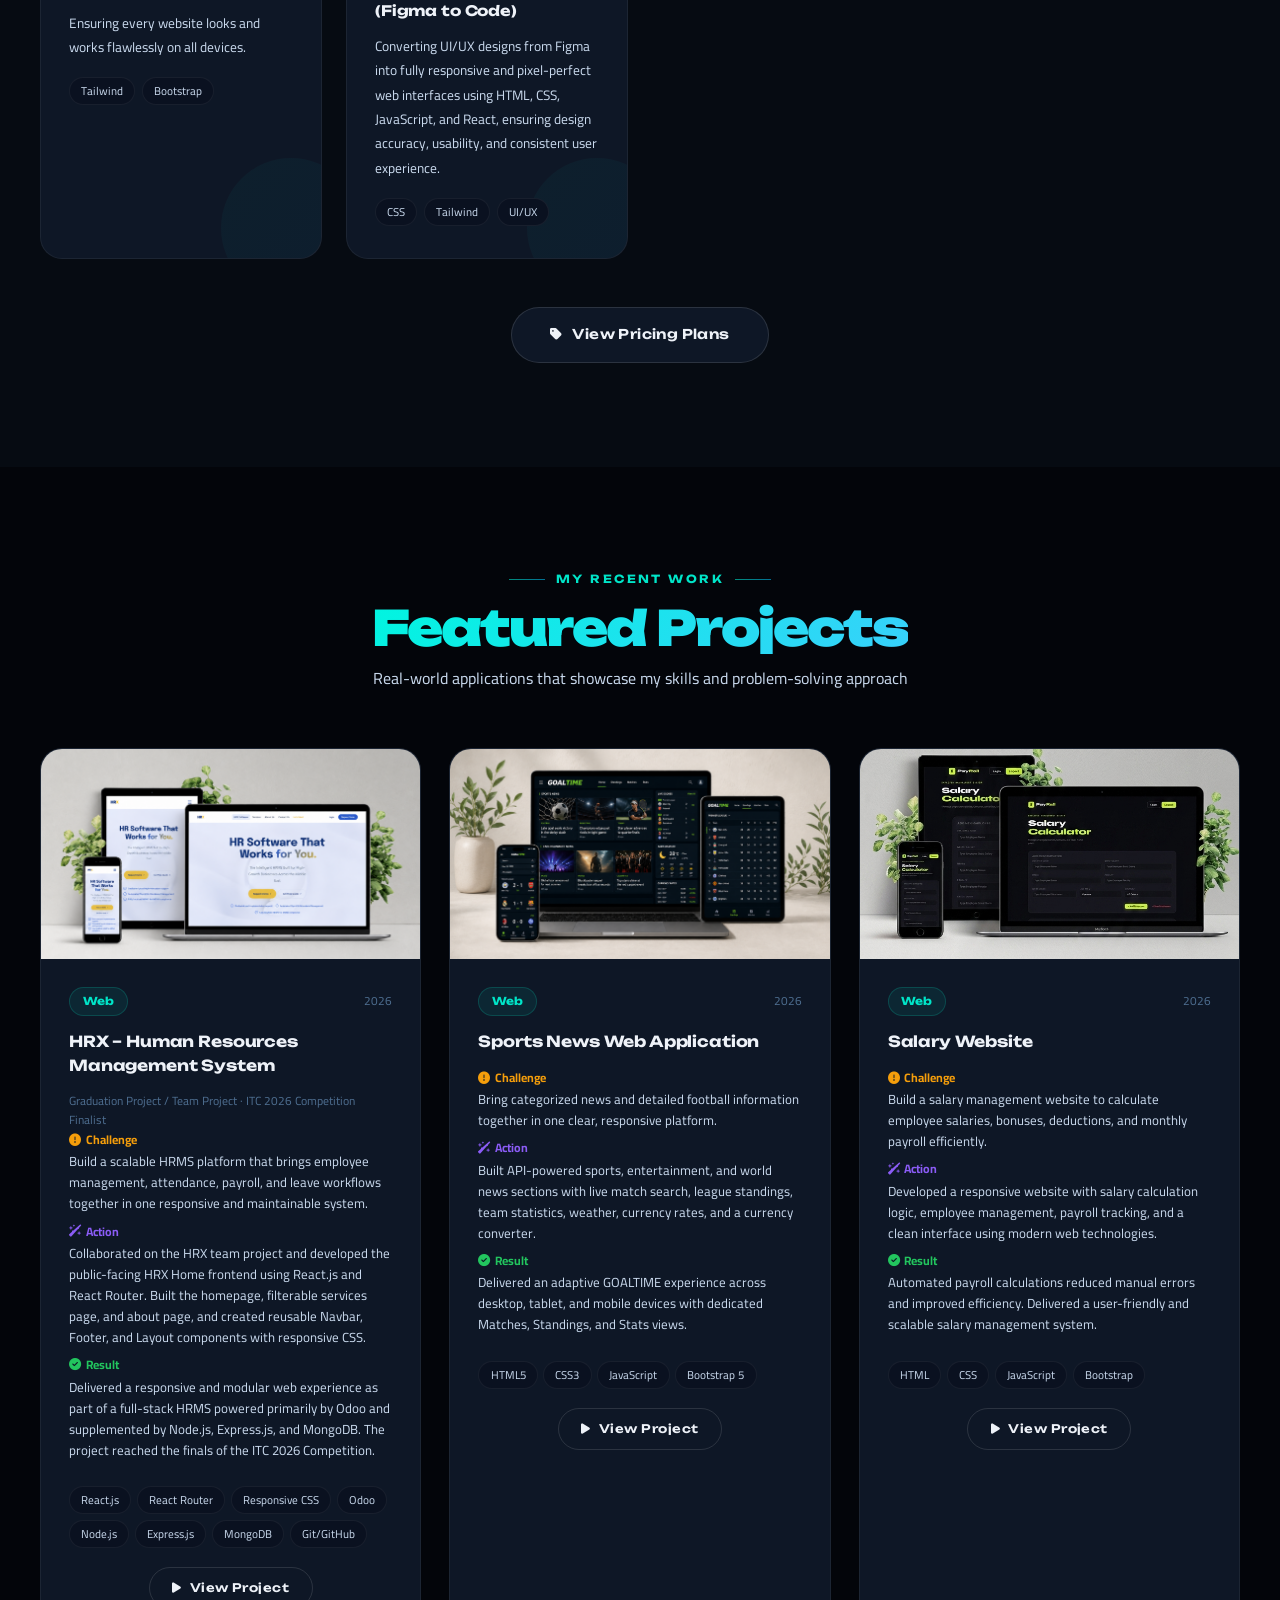
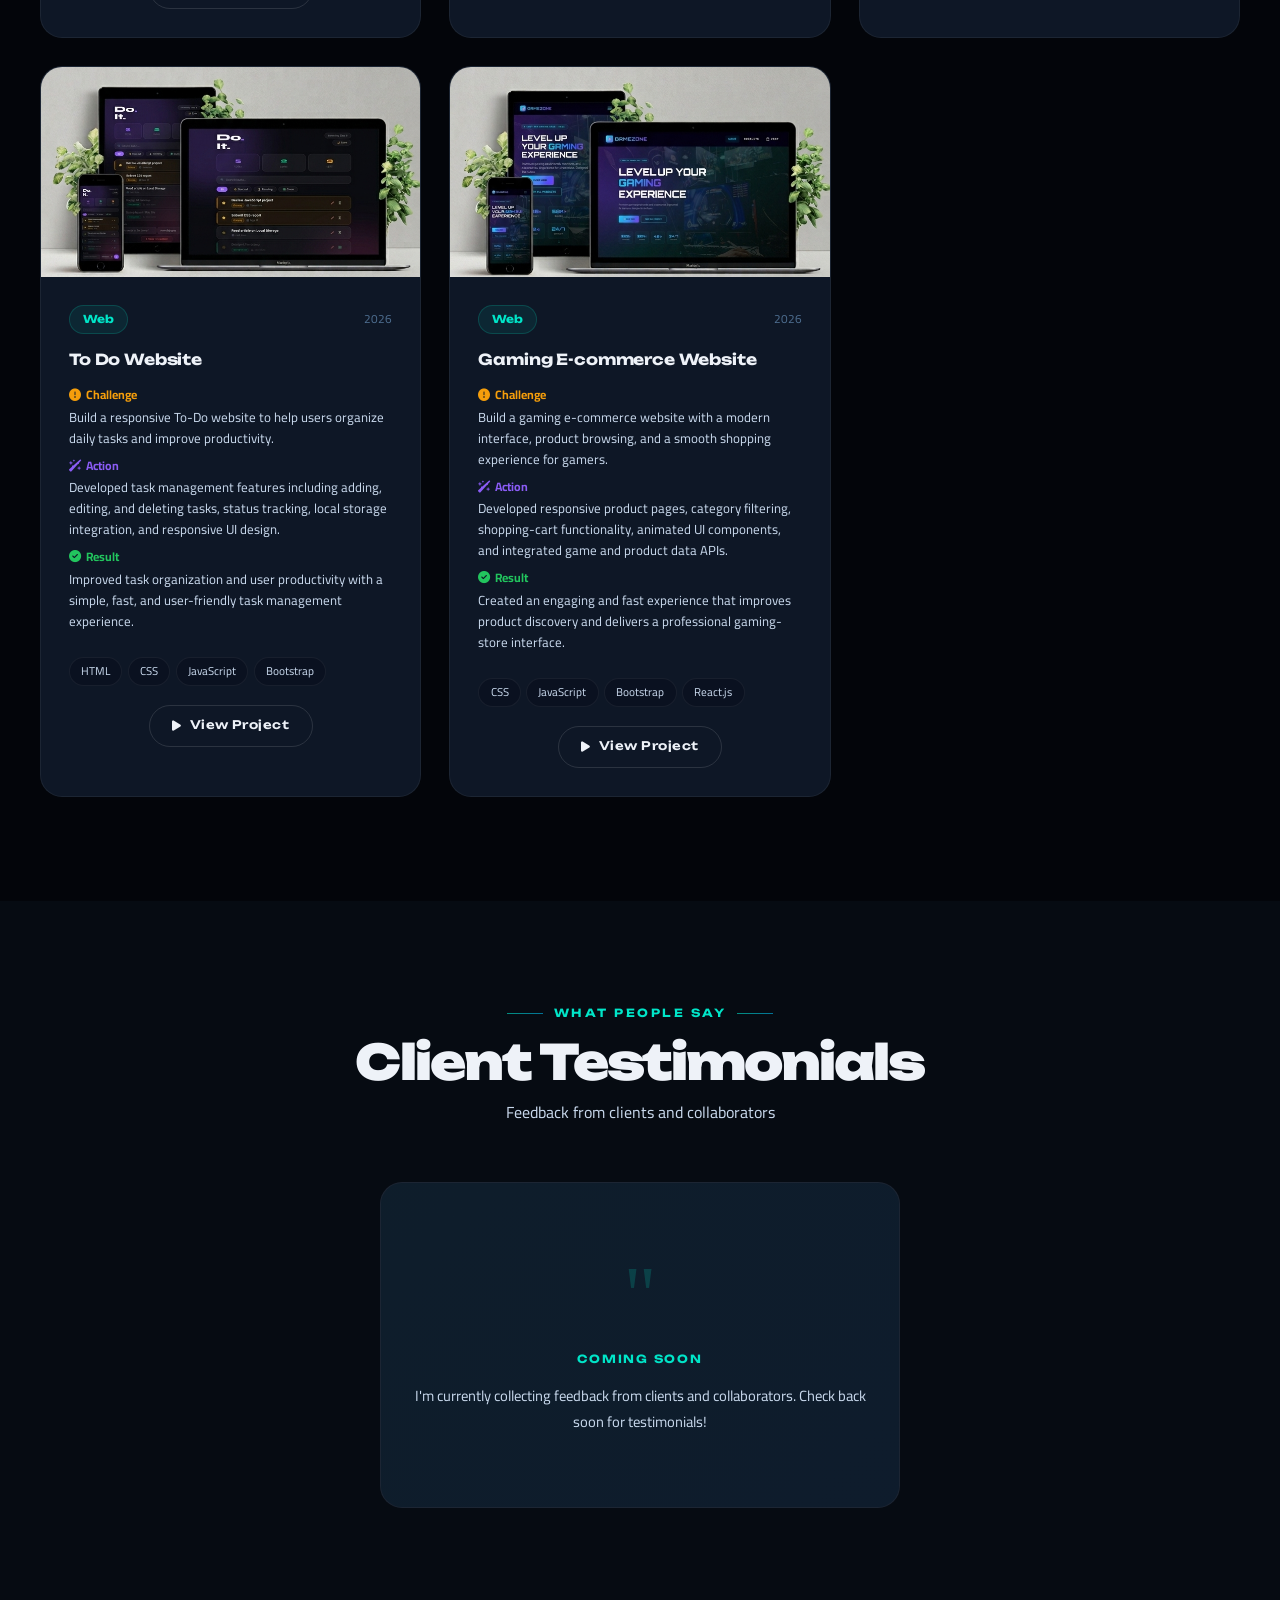
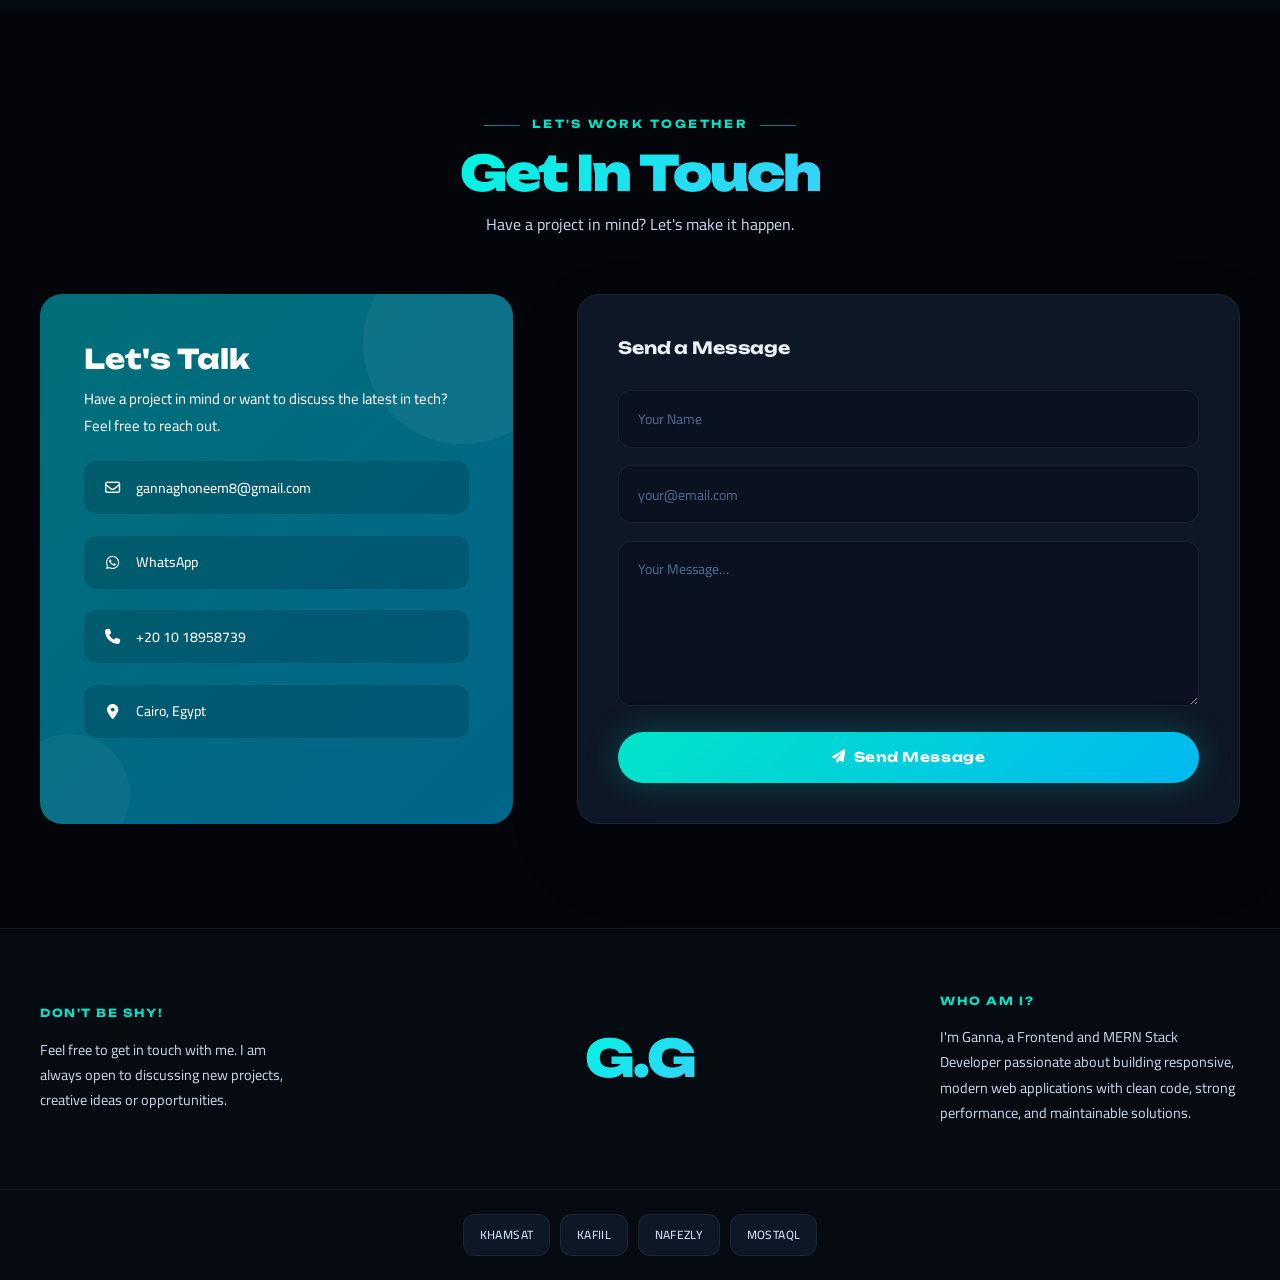
==== commit 7149de7a: "favicon added" ====
--- a/index.html
+++ b/index.html
@@ -4,6 +4,7 @@
   <meta charset="UTF-8"/>
   <meta name="viewport" content="width=device-width, initial-scale=1.0"/>
   <title>Ganna Ghoneem | MERN Stack & Flutter Developer</title>
+  <link rel="icon" type="image/png" href="./favicon.png" />
   <link rel="preconnect" href="https://fonts.googleapis.com"/>
   <link rel="preconnect" href="https://fonts.gstatic.com" crossorigin/>
   <link href="https://fonts.googleapis.com/css2?family=Unbounded:wght@300;400;500;600;700;800;900&family=Cabinet+Grotesk:wght@300;400;500;600;700;800&family=Cairo:wght@400;500;600;700;800&display=swap" rel="stylesheet"/>
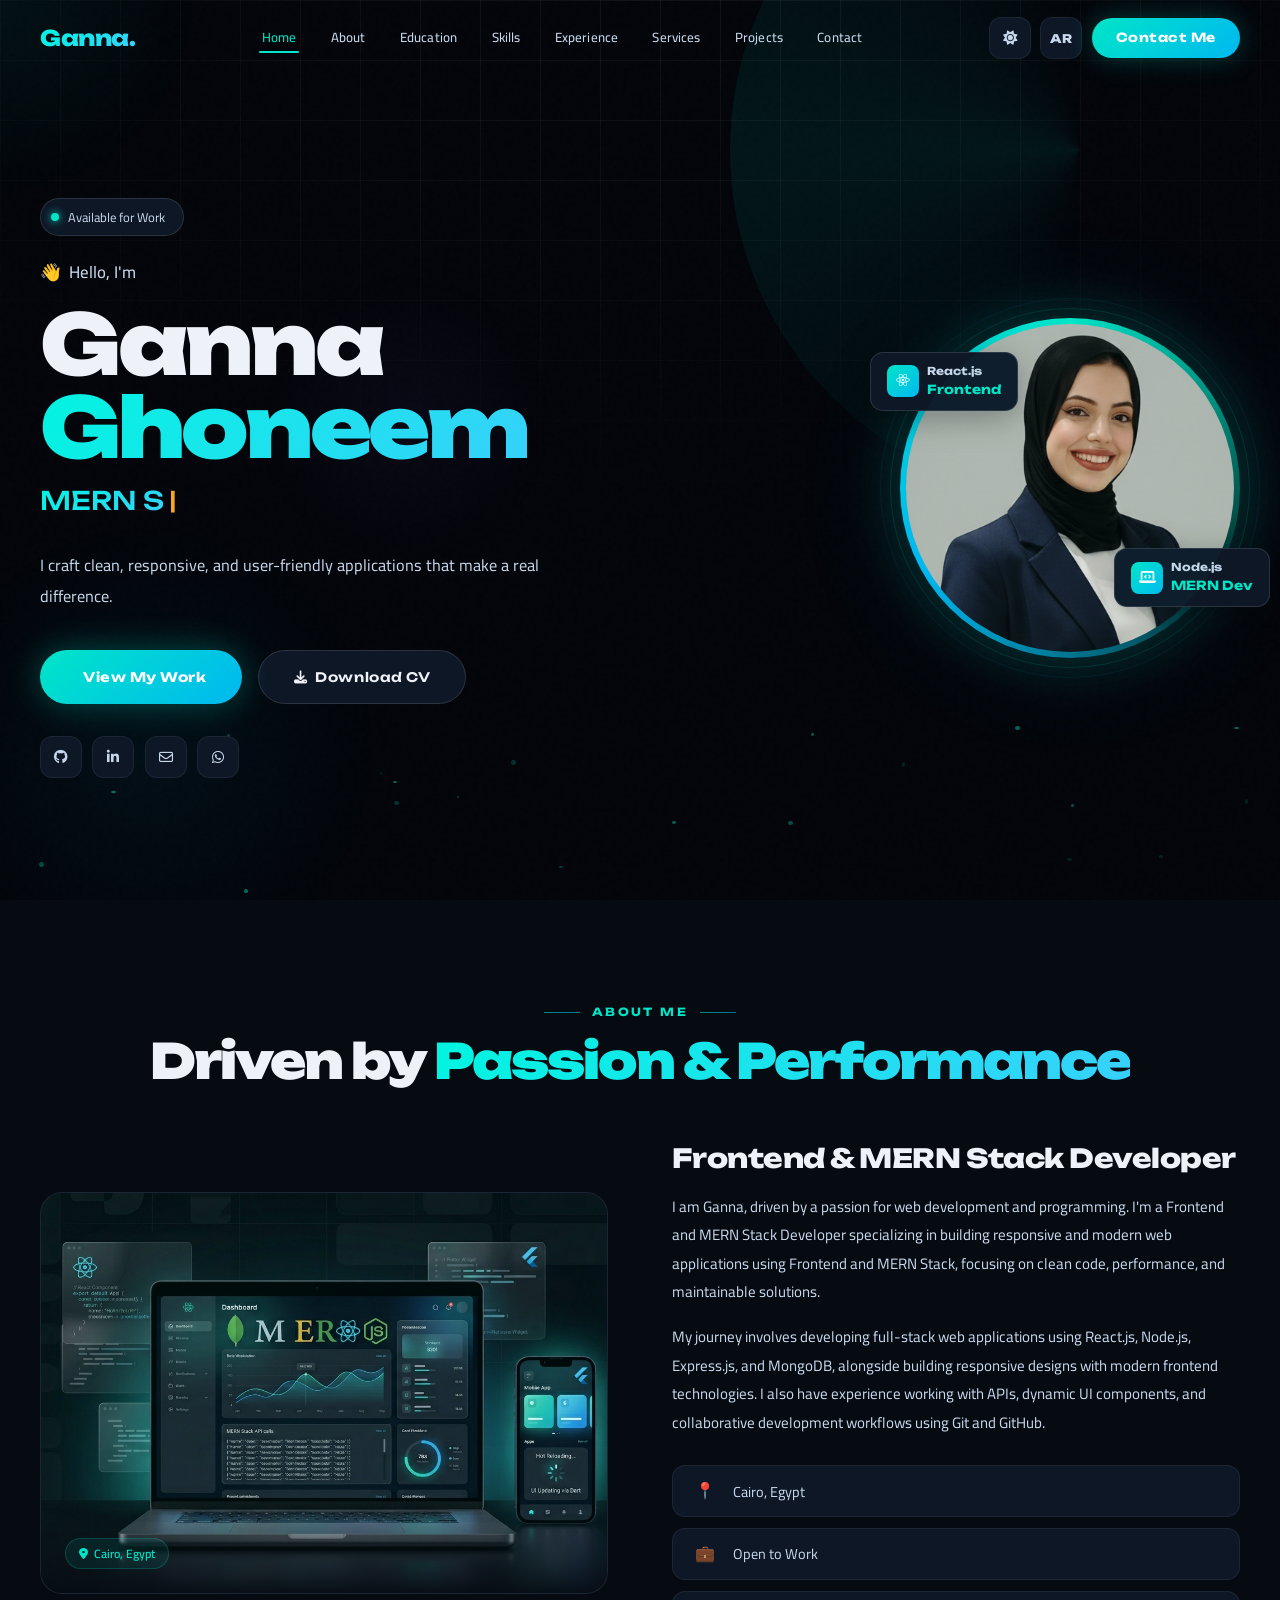
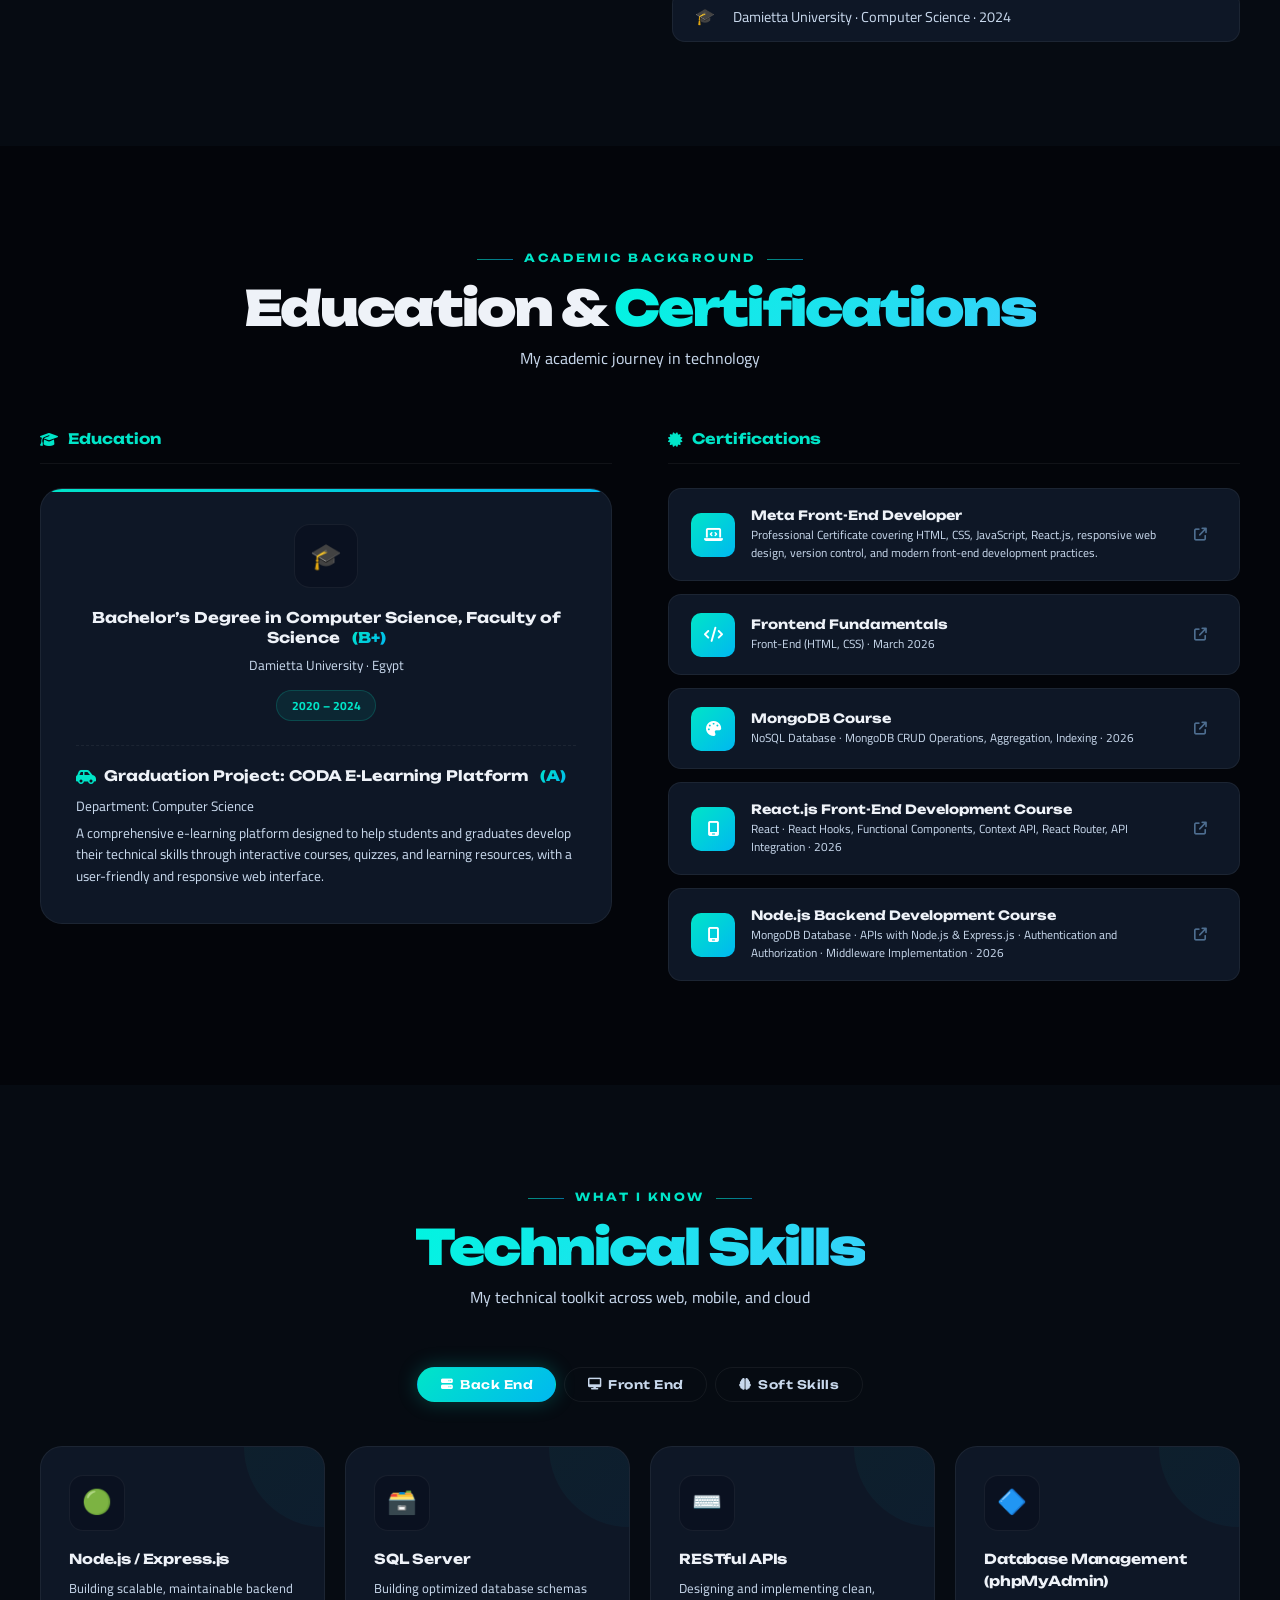
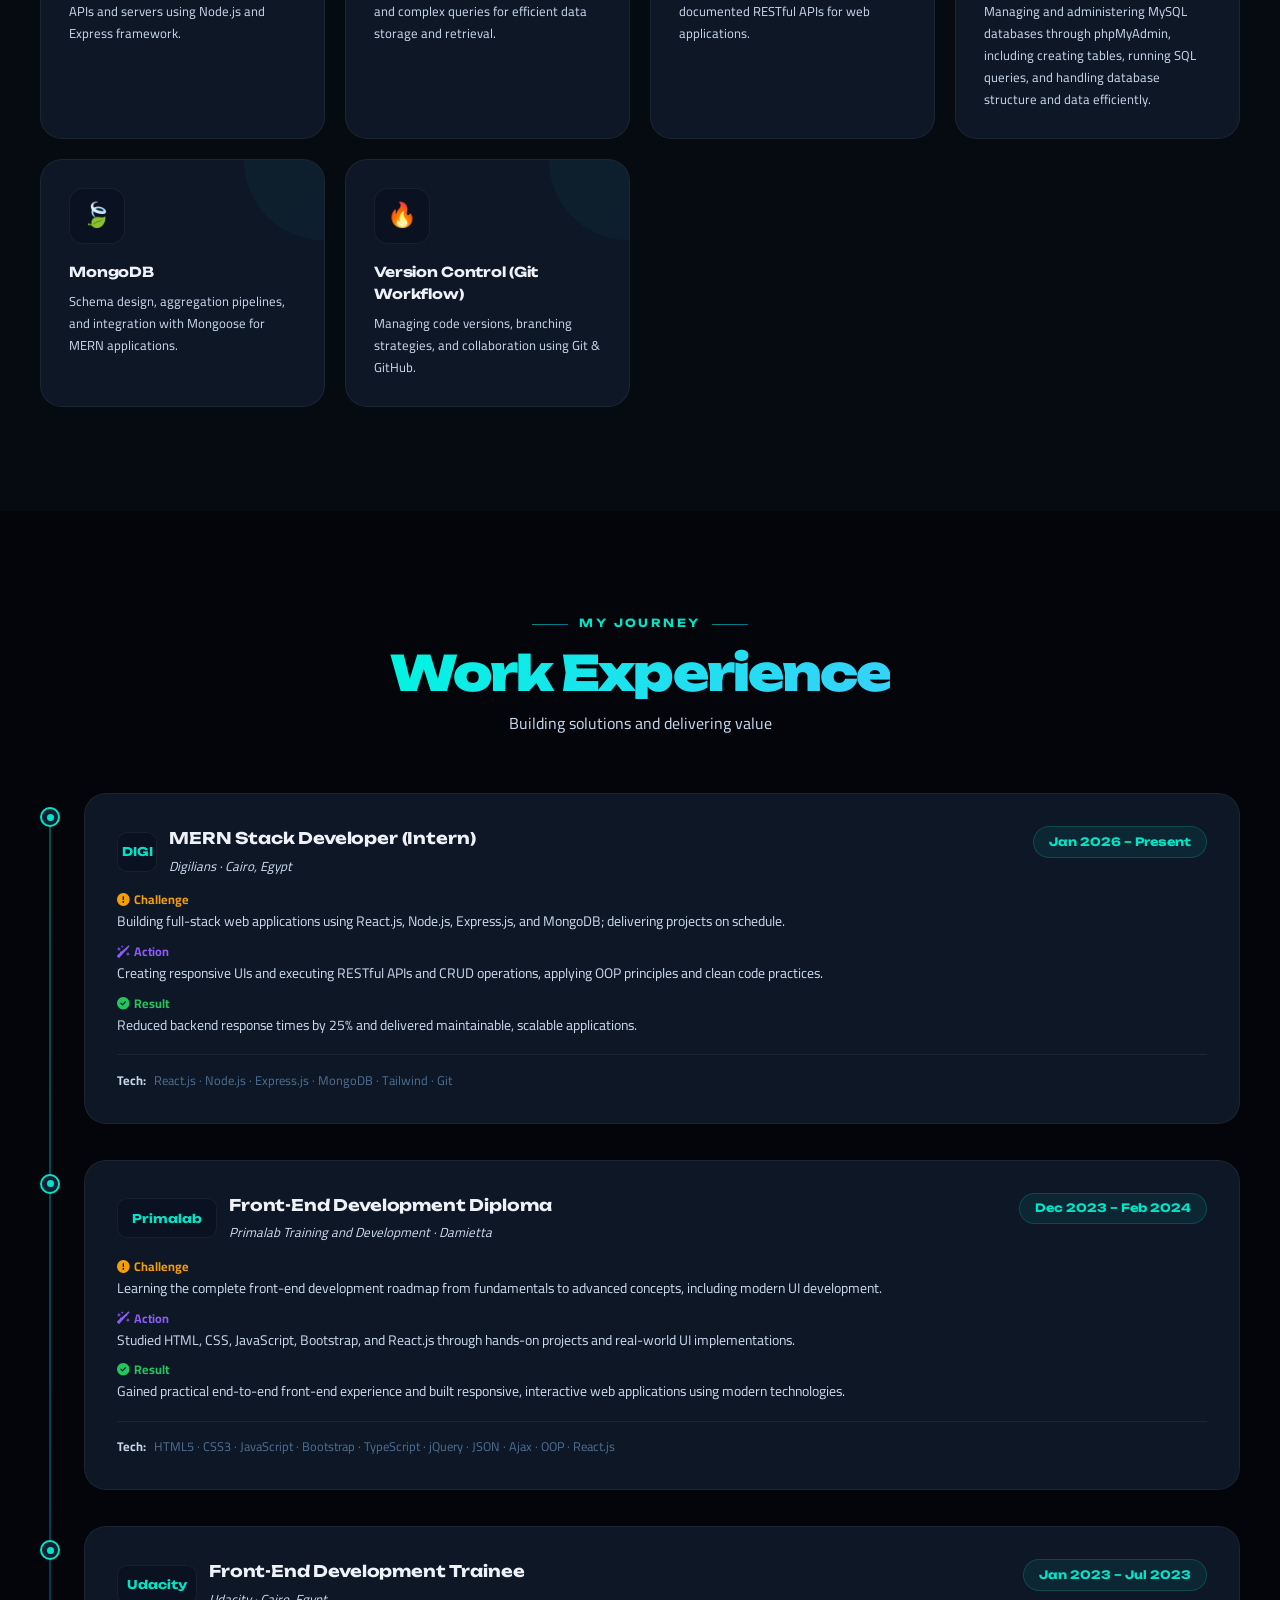
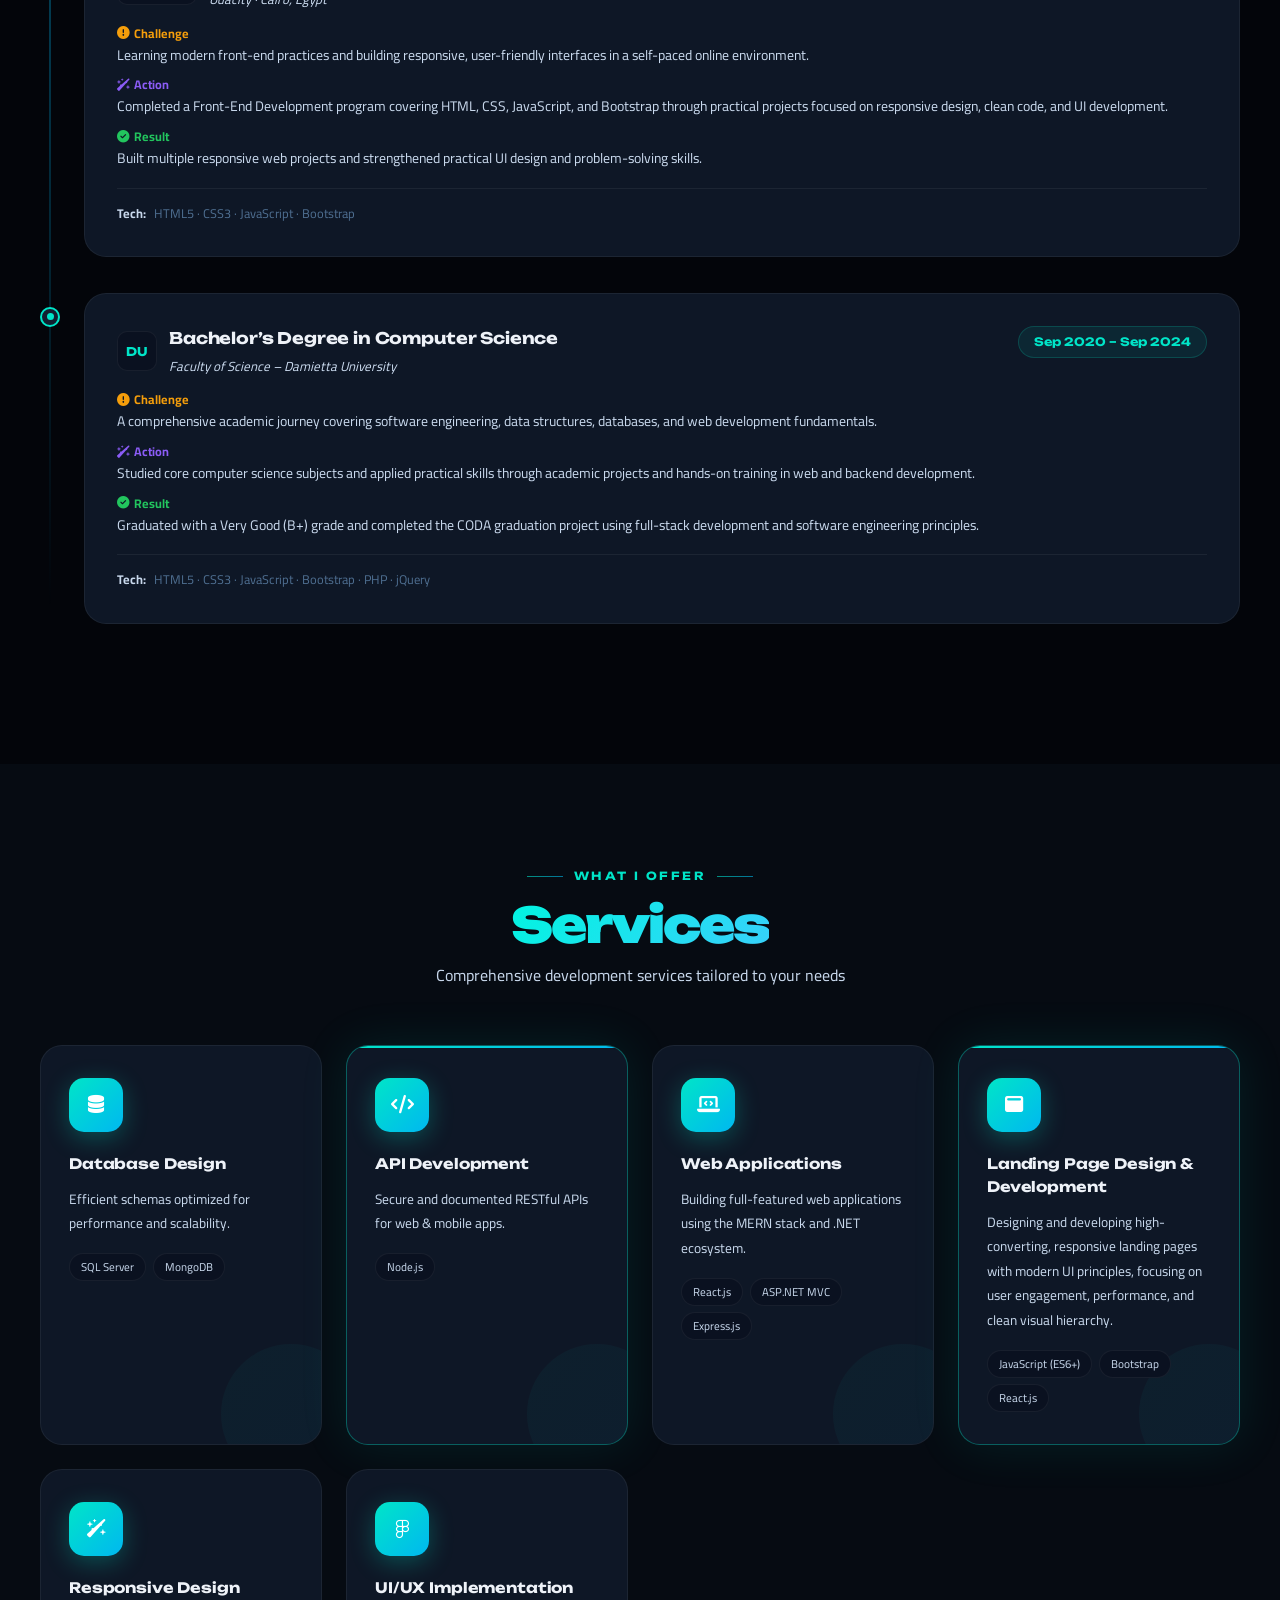
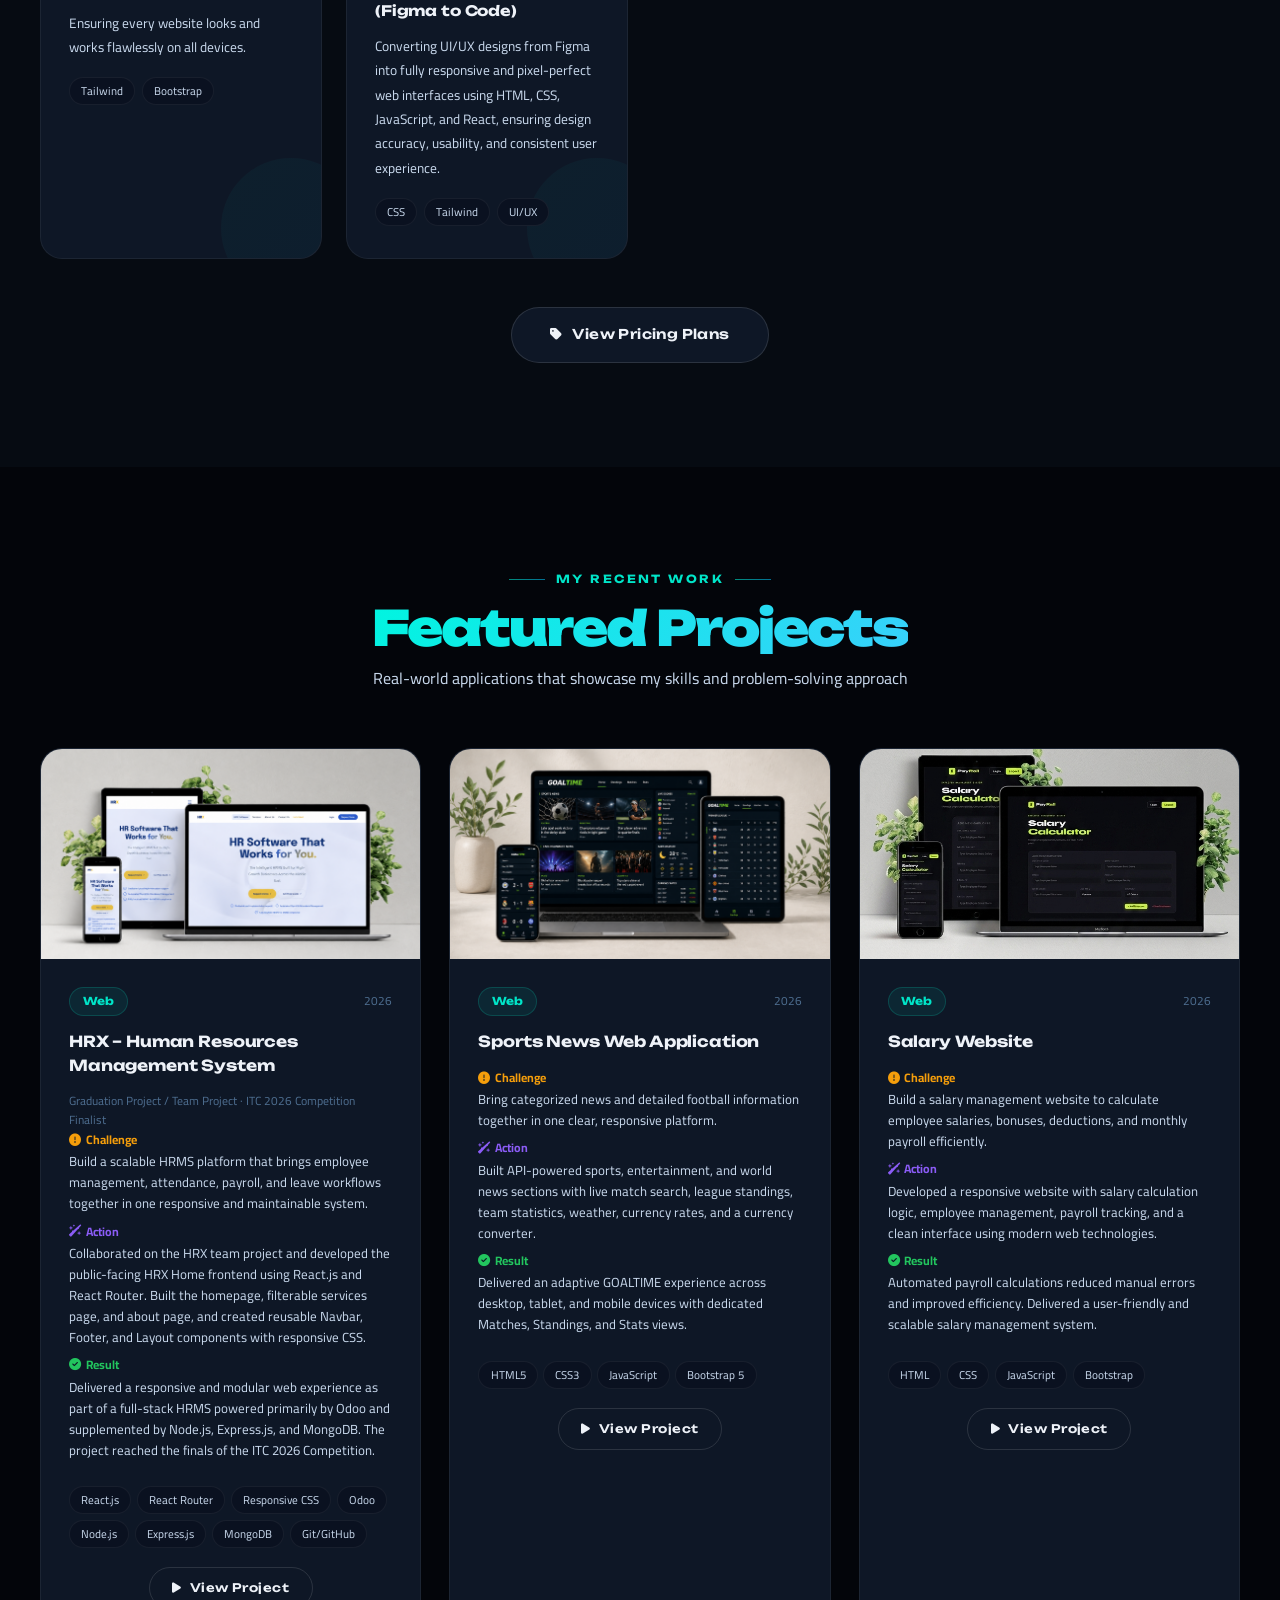
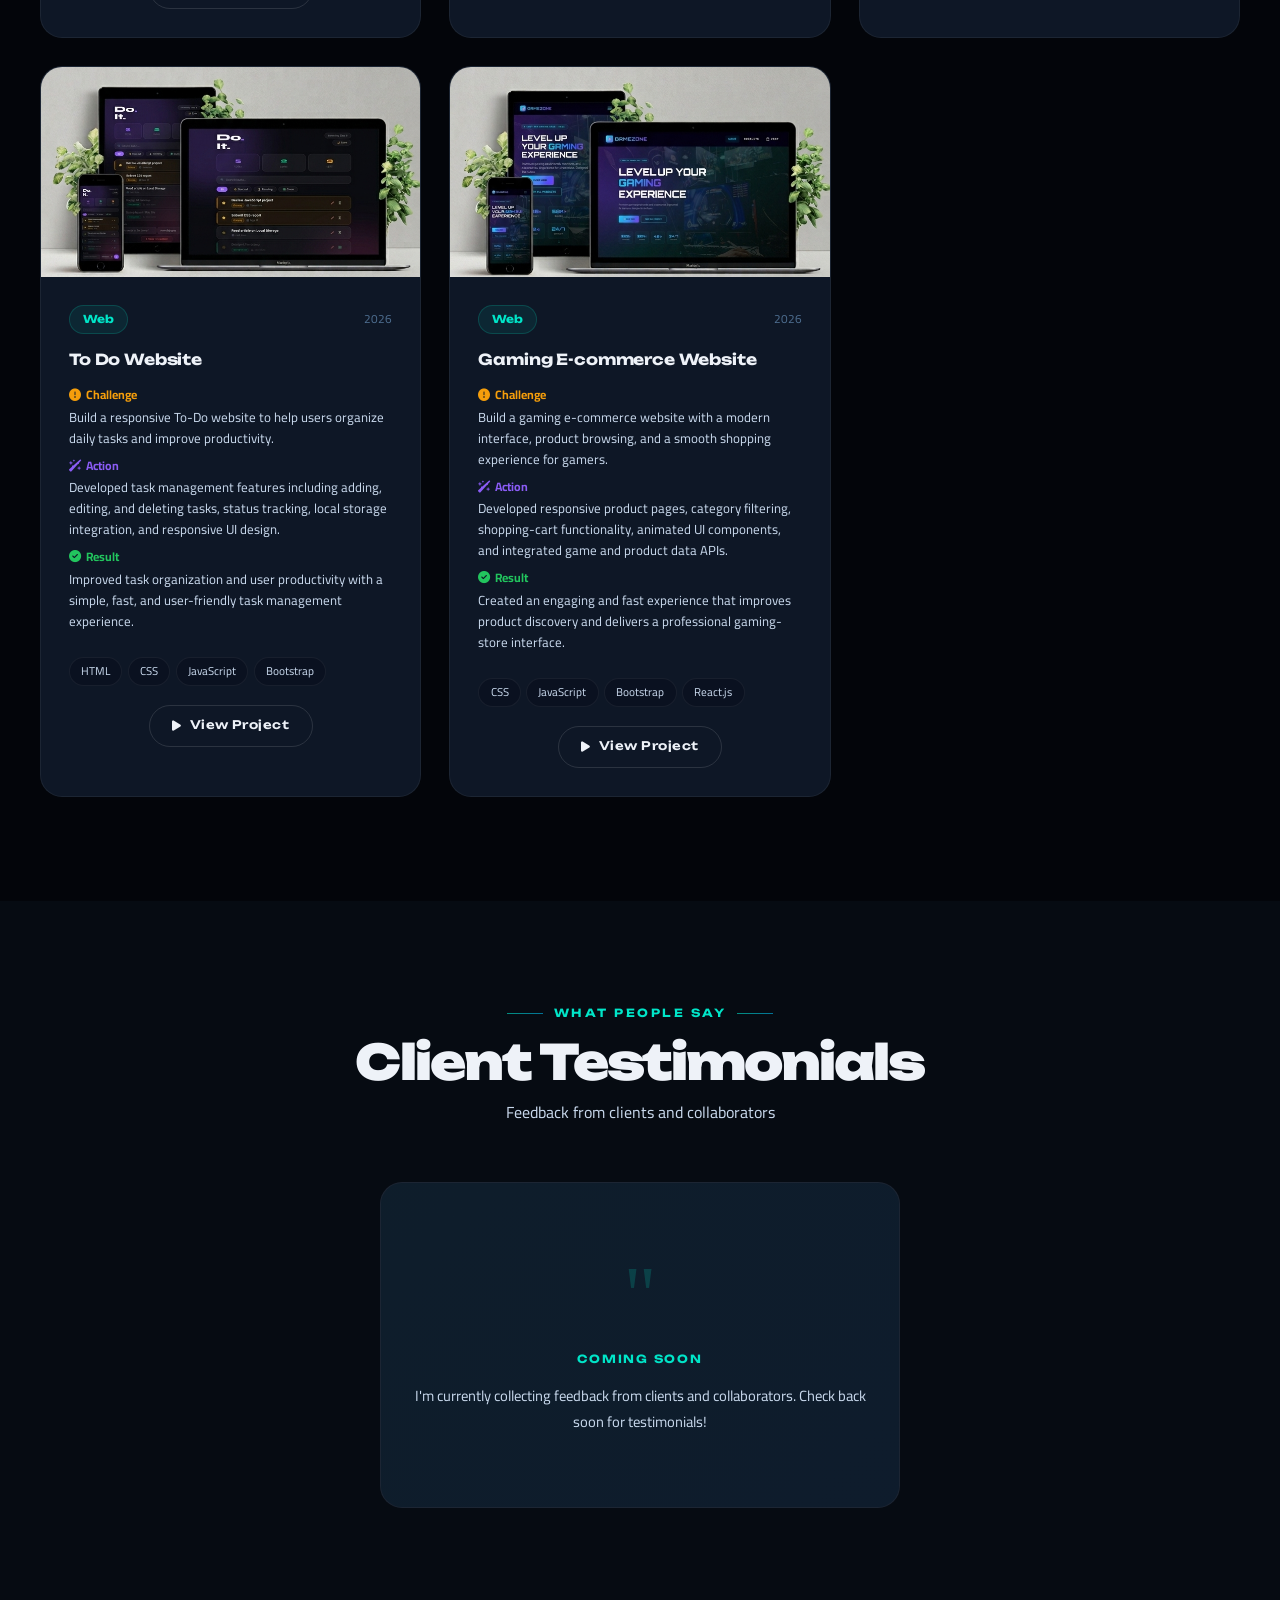
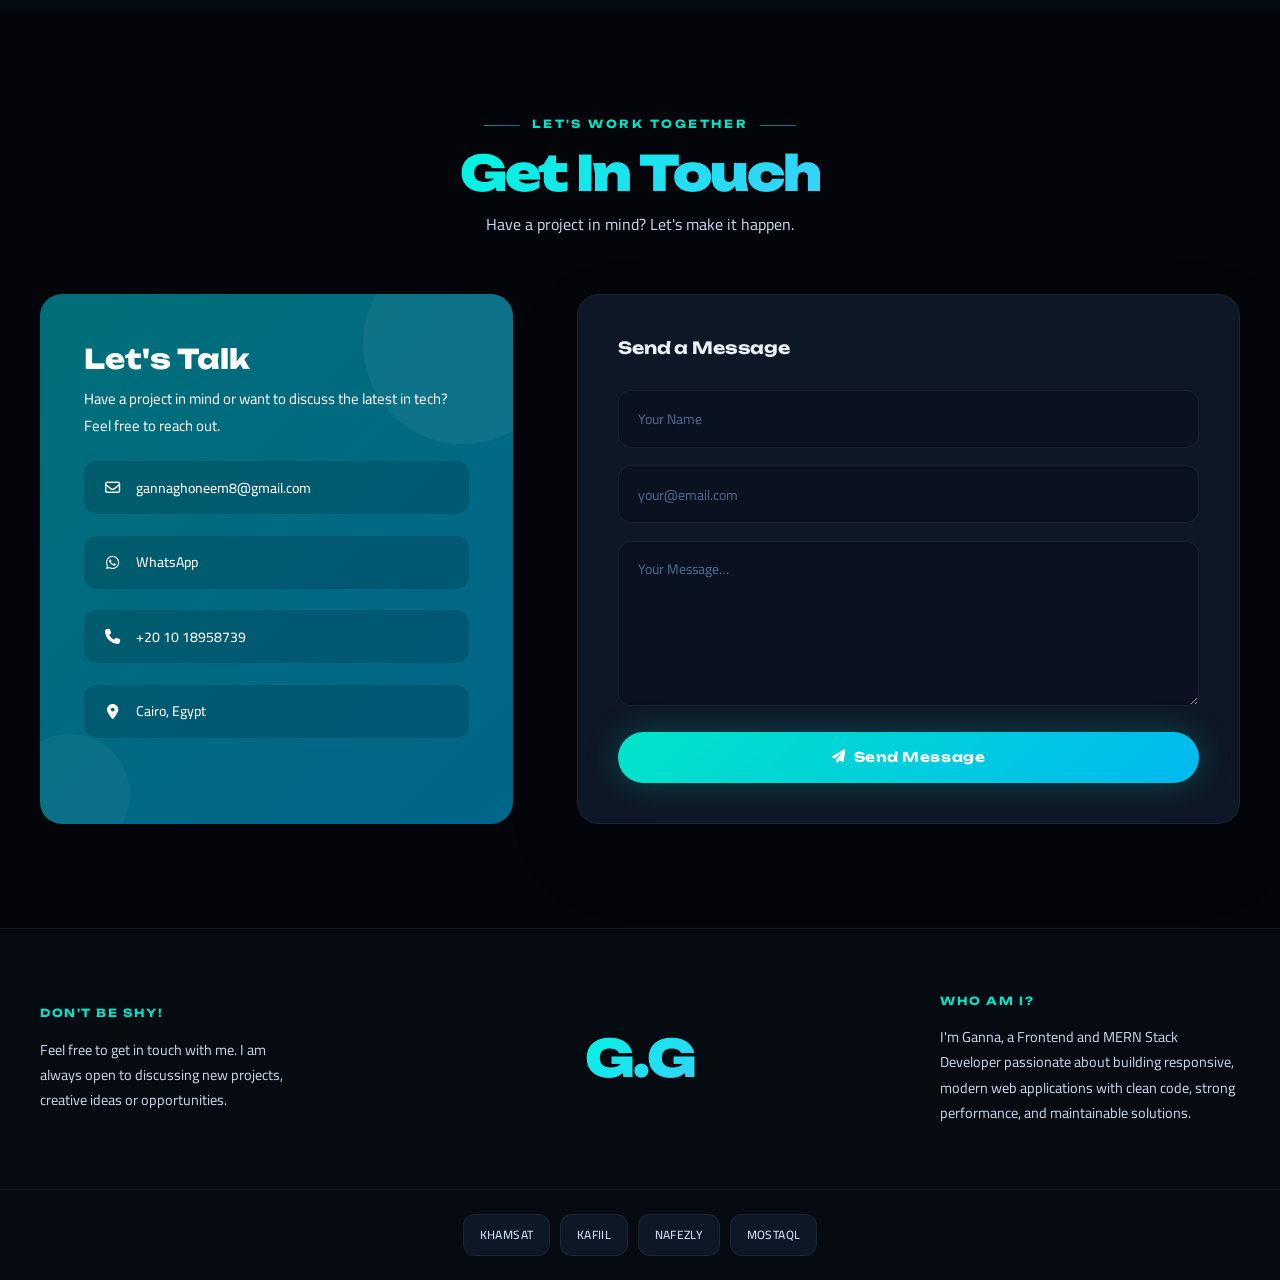
==== commit f182bf97: "hrx project updated" ====
--- a/index.html
+++ b/index.html
@@ -824,7 +824,7 @@
         <div class="edu-section-title"><i class="fa-solid fa-graduation-cap"></i> <span data-i18n="edu.title">Education</span></div>
         <div class="edu-card">
           <div class="edu-uni-logo">🎓</div>
-          <h3 data-i18n="edu.d1t">Computer Science</h3>
+          <h3><span data-i18n="edu.d1t">Bachelor’s Degree in Computer Science, Faculty of Science</span> <span style="background: var(--grad); -webkit-background-clip: text; -webkit-text-fill-color: transparent; font-weight: 800; margin-left: 0.5rem;">(B+)</span></h3>
           <div class="edu-inst" data-i18n="edu.d1i">Cairo University · Egypt</div>
           <div style="margin-top:.85rem"><span class="edu-period" data-i18n="edu.d1p">2020 – 2024</span></div>
           
@@ -832,7 +832,7 @@
           <div style="margin-top: 1.5rem; padding-top: 1.2rem; border-top: 1px dashed var(--border); text-align: left;">
             <div style="display: flex; align-items: center; gap: 0.5rem; margin-bottom: 0.5rem;">
               <i class="fa-solid fa-car-side" style="color: var(--teal);"></i>
-              <h4 style="font-family: var(--fd); font-size: 0.9rem; font-weight: 700; margin: 0;"><span data-i18n="edu.gradTitle">Graduation Project: CODA E-Learning Platform</span> <span style="background: var(--grad); -webkit-background-clip: text; -webkit-text-fill-color: transparent; font-weight: 800; margin-left: 0.5rem;">(B+)</span></h4>
+              <h4 style="font-family: var(--fd); font-size: 0.9rem; font-weight: 700; margin: 0;"><span data-i18n="edu.gradTitle">Graduation Project: CODA E-Learning Platform</span> <span style="background: var(--grad); -webkit-background-clip: text; -webkit-text-fill-color: transparent; font-weight: 800; margin-left: 0.5rem;">(A)</span></h4>
             </div>
             <p style="color: var(--text2); font-size: 0.85rem; margin-bottom: 0.3rem;" data-i18n="edu.gradDept">Department: Computer Science</p>
             <p style="color: var(--text2); font-size: 0.85rem; line-height: 1.6;" data-i18n="edu.gradDesc">A comprehensive e-learning platform designed to help students and graduates develop their technical skills through interactive courses, quizzes, and learning resources, with a user-friendly and responsive web interface.</p>
@@ -938,8 +938,7 @@
     <p class="sec-sub reveal d2" data-i18n="proj.sub">Real-world applications that showcase my skills and problem-solving approach</p>
     
     <div class="proj-grid">
-      <!-- projectUrl: "" // Add the official HRX live project or repository URL here -->
-      <div class="proj-card reveal" data-cat="web" data-project-url="">
+      <div class="proj-card reveal" data-cat="web" data-project-url="https://hrx-orpin.vercel.app/">
         <div class="proj-visual" style="background:linear-gradient(135deg,rgba(0,229,200,.18),rgba(0,184,240,.12))">
           <div class="proj-visual-overlay"></div>
           <img src="hrx-responsive-mockup.png" data-i18n-alt="proj.hrxAlt" alt="Responsive HRX human resources management system displayed on laptop, tablet, and mobile devices">
@@ -954,7 +953,7 @@
             <div class="proj-cac-item"><div class="proj-cac-label result"><i class="fa-solid fa-circle-check"></i> <span data-i18n="proj.result">Result</span></div><p data-i18n="proj.hrxResult">Delivered a responsive and modular web experience as part of a full-stack HRMS powered primarily by Odoo and supplemented by Node.js, Express.js, and MongoDB. The project reached the finals of the ITC 2026 Competition.</p></div>
           </div>
           <div style="display:flex;flex-wrap:wrap;gap:.35rem;margin-top:.75rem"><span class="svc-chip">React.js</span><span class="svc-chip">React Router</span><span class="svc-chip">Responsive CSS</span><span class="svc-chip">Odoo</span><span class="svc-chip">Node.js</span><span class="svc-chip">Express.js</span><span class="svc-chip">MongoDB</span><span class="svc-chip">Git/GitHub</span></div>
-          <a class="proj-view-btn" aria-disabled="true" tabindex="0"><i class="fa-solid fa-play"></i> <span data-i18n="proj.viewBtn">View Project</span></a>
+          <a href="https://hrx-orpin.vercel.app/" target="_blank" rel="noopener noreferrer" class="proj-view-btn"><i class="fa-solid fa-play"></i> <span data-i18n="proj.viewBtn">View Project</span></a>
         </div>
       </div>
       <div class="proj-card reveal d1" data-cat="web" data-project-url="https://github.com/GannaGhoneem/news-project">
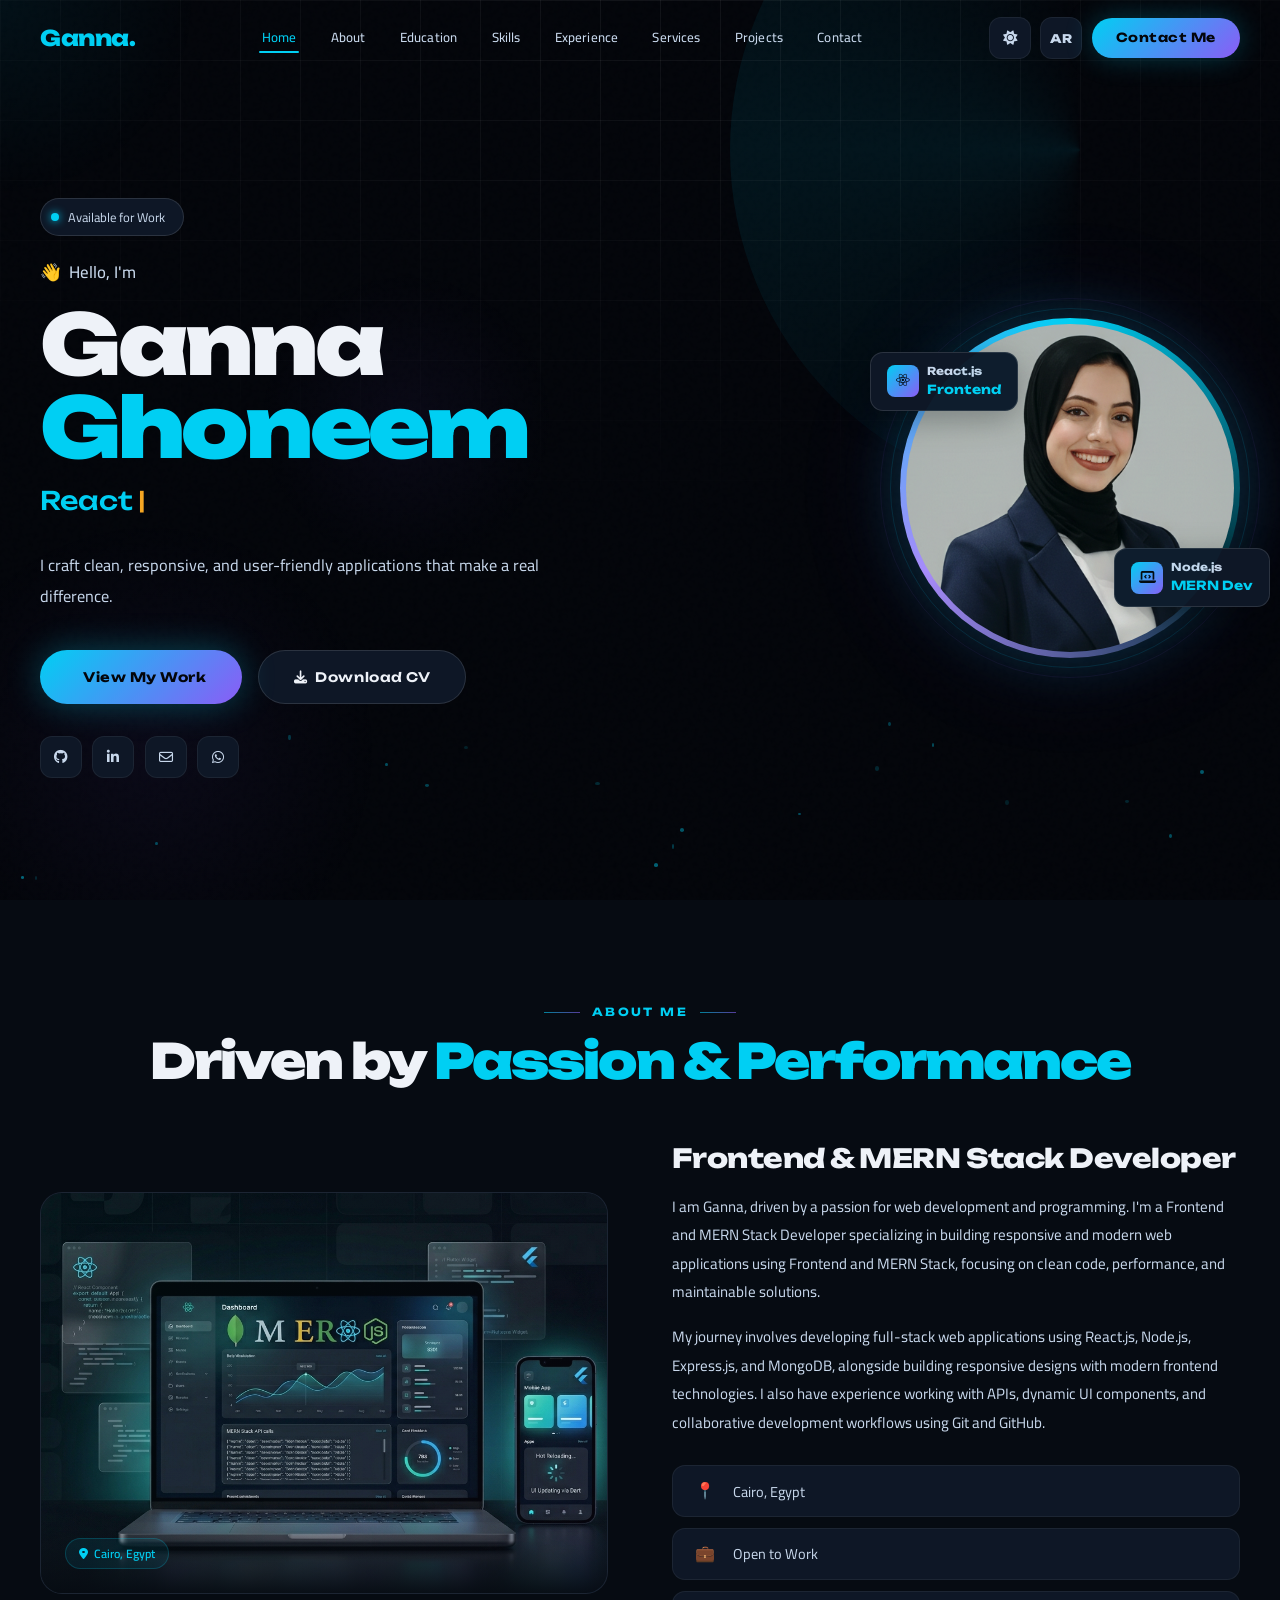
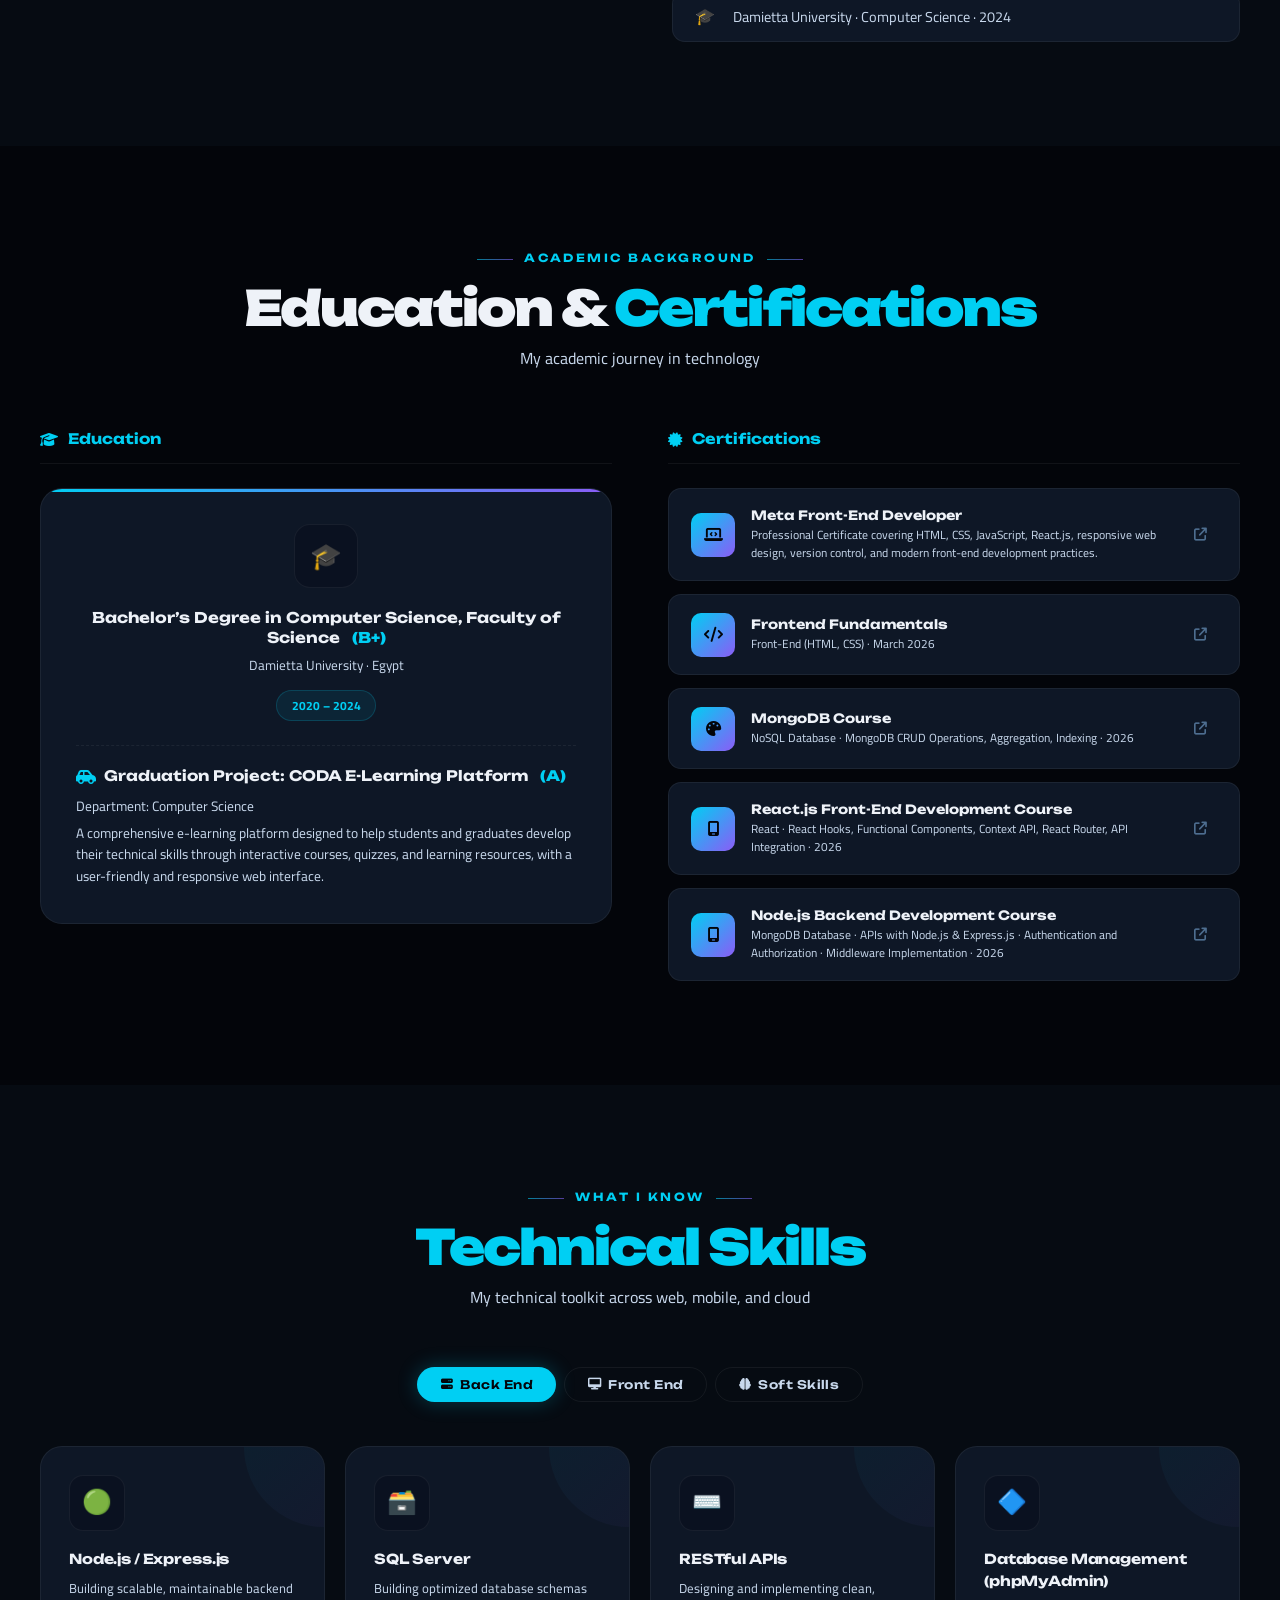
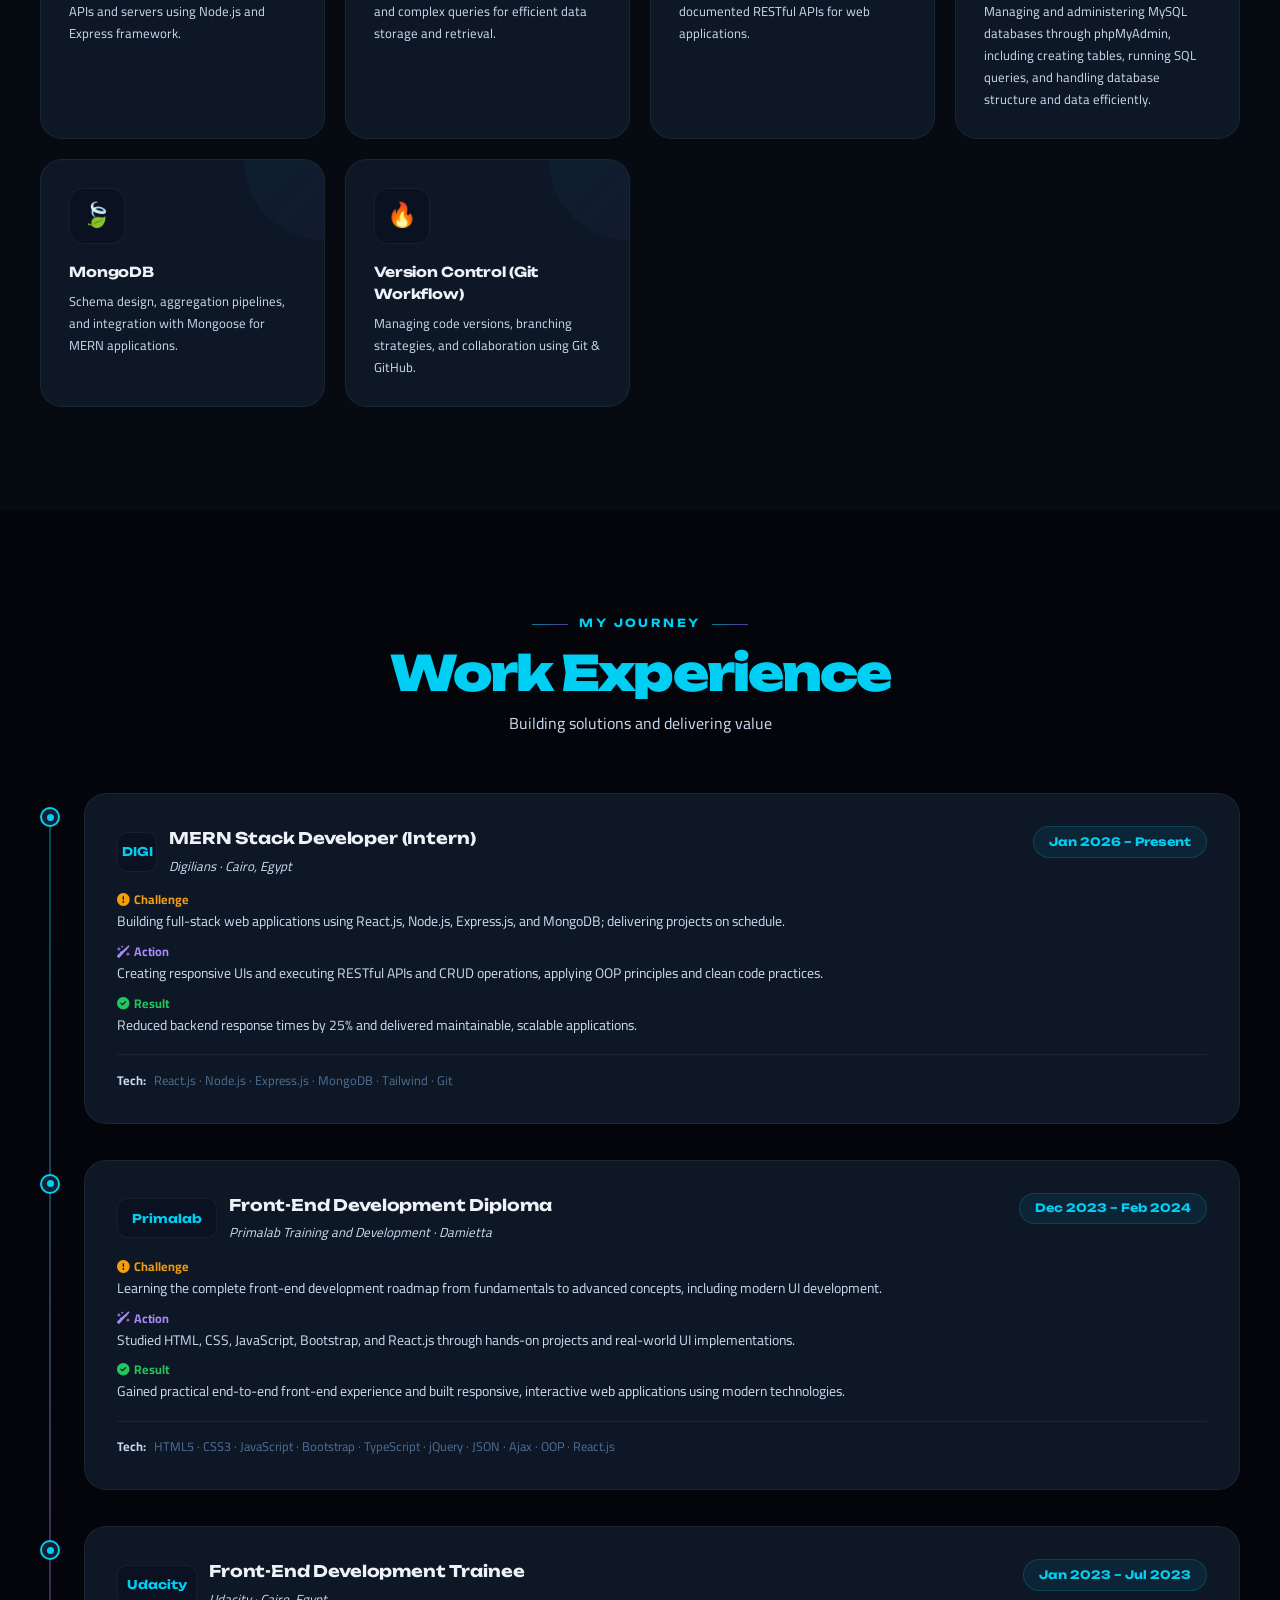
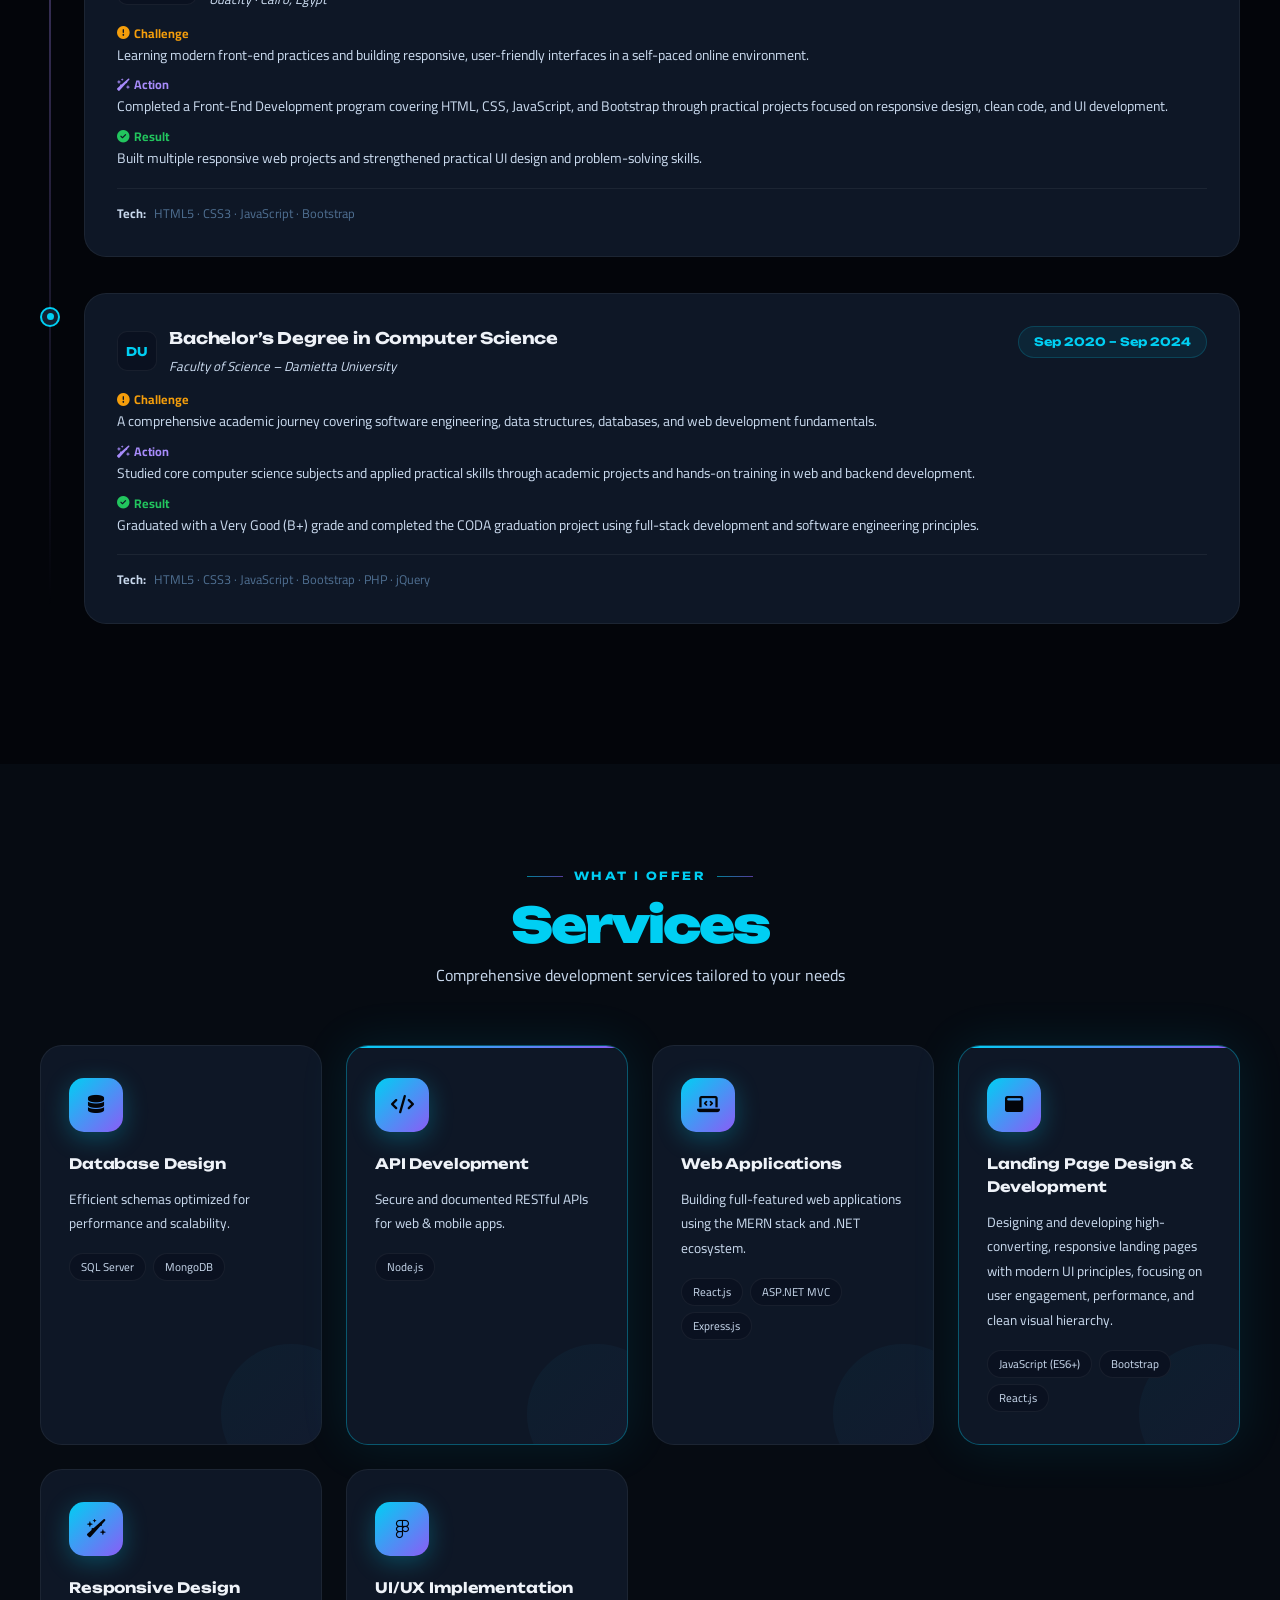
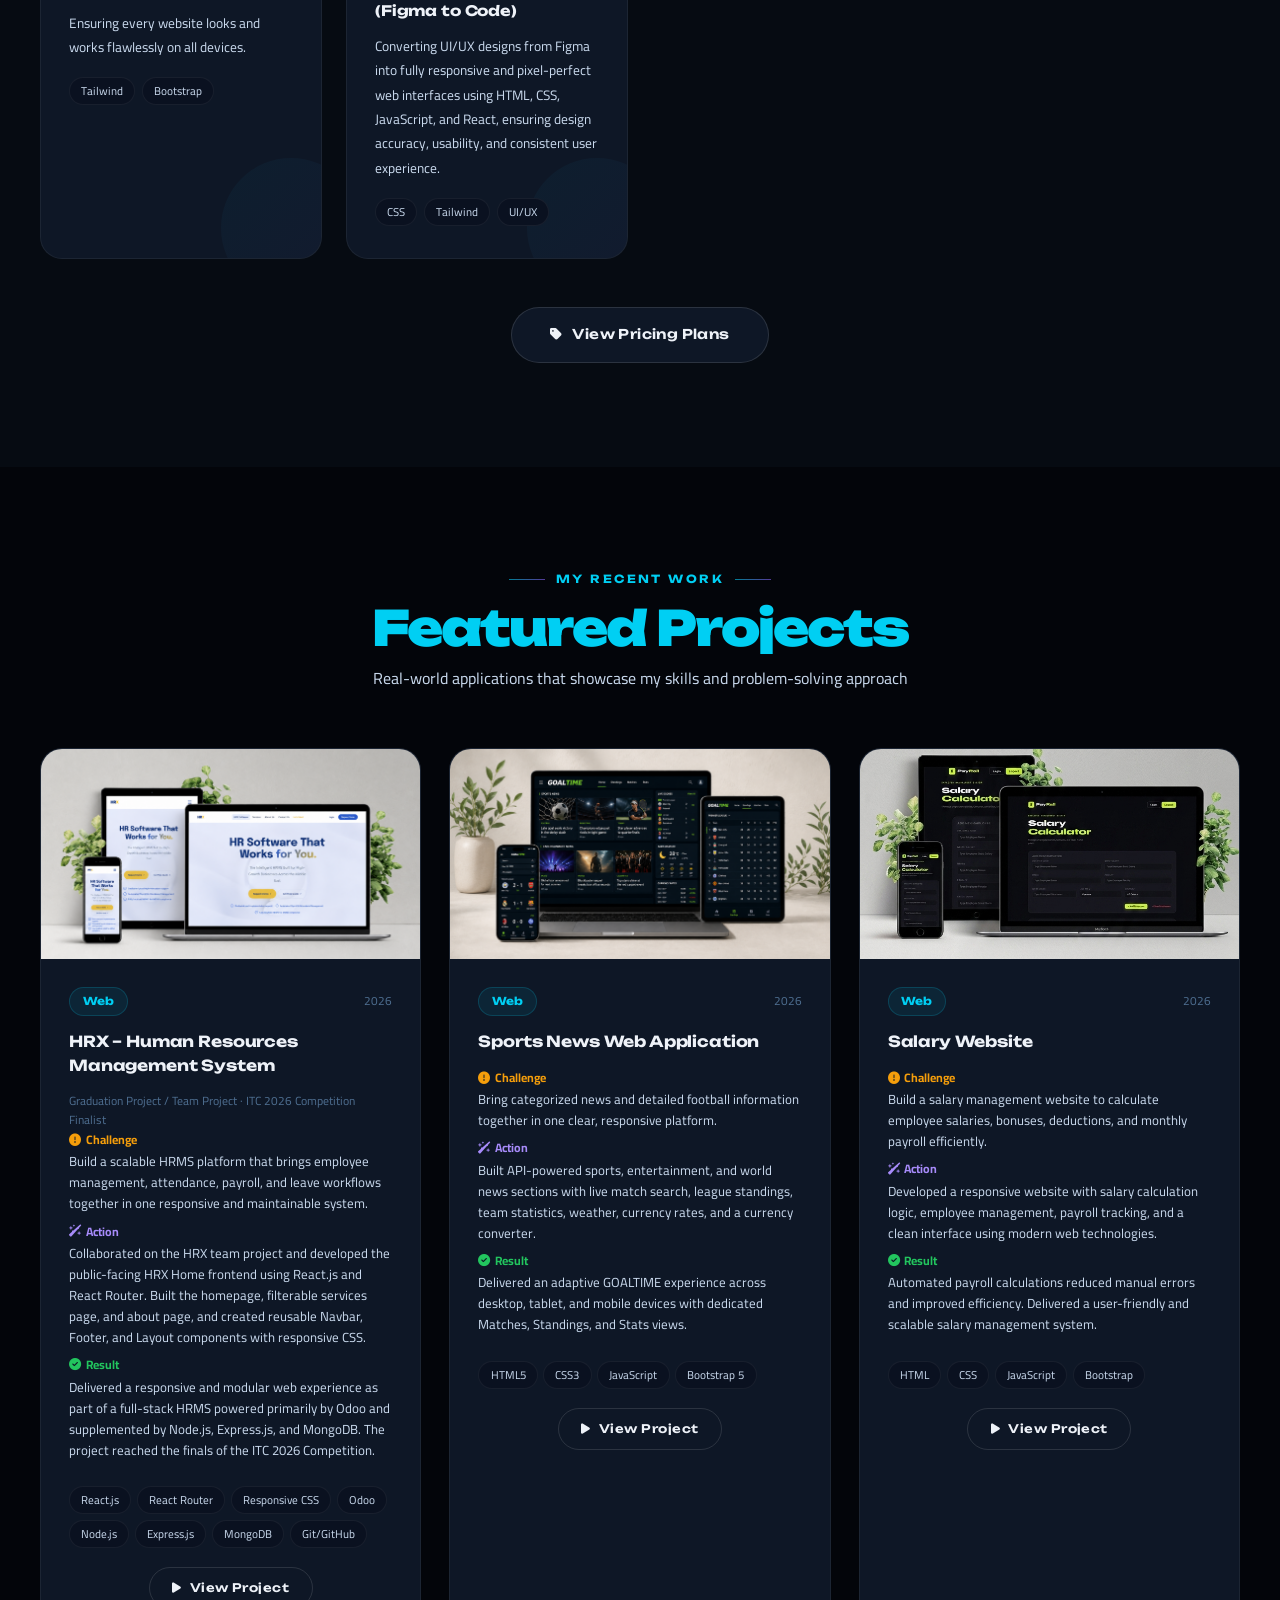
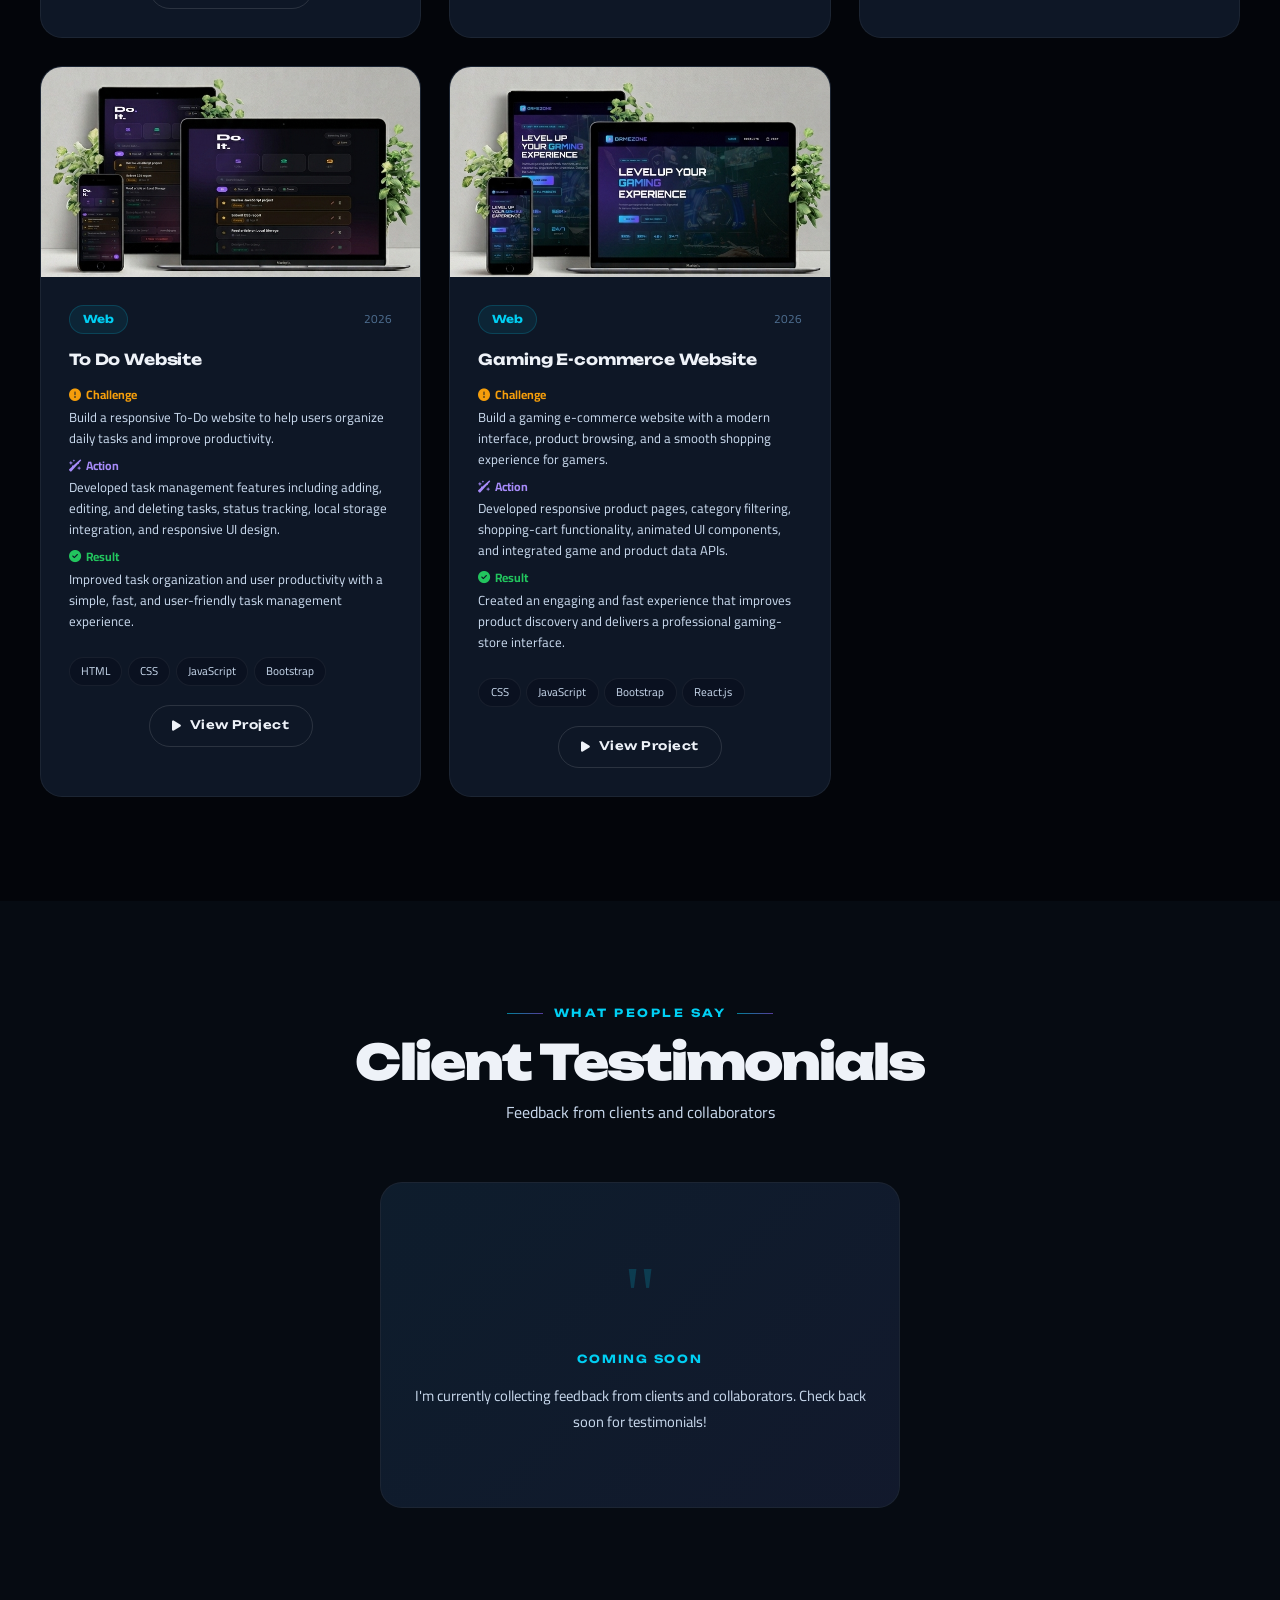
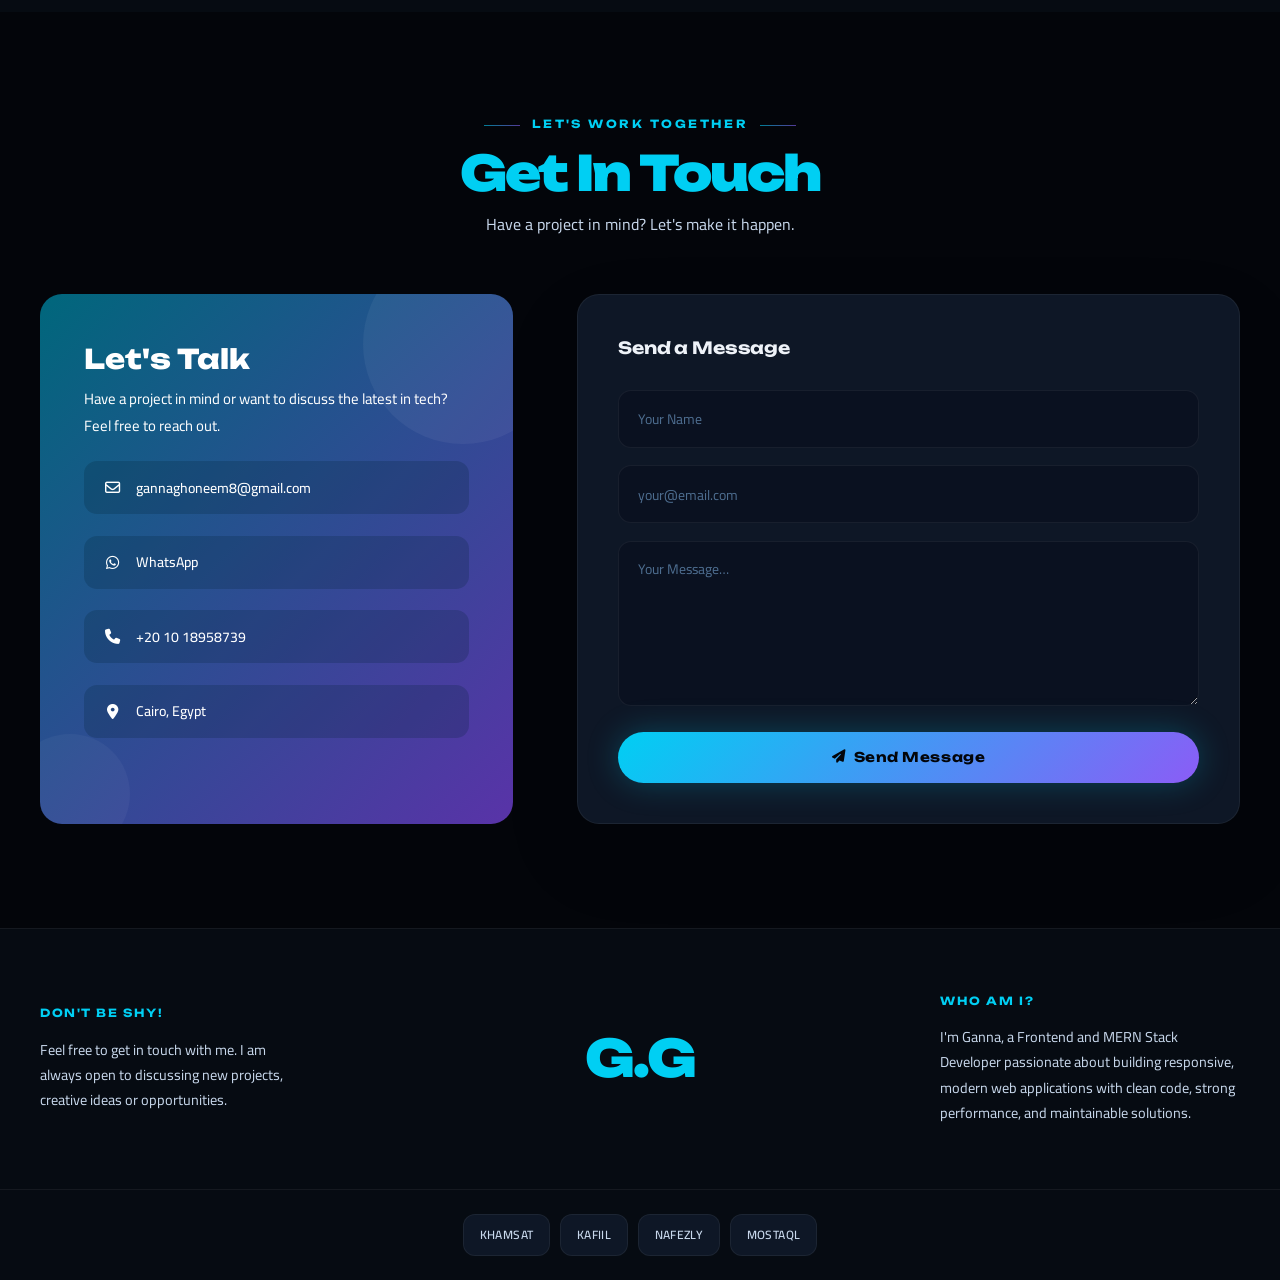
==== commit 821d8b90: "color changed" ====
--- a/index.html
+++ b/index.html
@@ -4,7 +4,7 @@
   <meta charset="UTF-8"/>
   <meta name="viewport" content="width=device-width, initial-scale=1.0"/>
   <title>Ganna Ghoneem | MERN Stack & Flutter Developer</title>
-  <link rel="icon" type="image/png" href="./favicon.png" />
+  <link rel="icon" type="image/png" href="./favicon.png?v=cyan-violet-2" />
   <link rel="preconnect" href="https://fonts.googleapis.com"/>
   <link rel="preconnect" href="https://fonts.gstatic.com" crossorigin/>
   <link href="https://fonts.googleapis.com/css2?family=Unbounded:wght@300;400;500;600;700;800;900&family=Cabinet+Grotesk:wght@300;400;500;600;700;800&family=Cairo:wght@400;500;600;700;800&display=swap" rel="stylesheet"/>
@@ -16,11 +16,7 @@
       --surface:#0e1726; --surface2:#121f30;
       --border:rgba(255,255,255,0.06); --border-hi:rgba(255,255,255,0.12);
       --text:#eef2f8; --text2:#c8d8ec; --text3:#4e6e90;
-      --teal:#00e5c8; --teal-dim:rgba(0,229,200,0.08); --teal-glow:rgba(0,229,200,0.22);
-      --teal2:#00b8f0; --amber:#f5a623;
-      --grad:linear-gradient(135deg,#00e5c8 0%,#00b8f0 100%);
-      --grad2:linear-gradient(135deg,#00f5e0 0%,#38d0fb 100%);
-      --grad-purple:linear-gradient(135deg,#8b5cf6 0%,#00b8f0 100%);
+      --amber:#f5a623;
       --grad-warm:linear-gradient(135deg,#f5a623 0%,#ef4444 100%);
       --navbar-bg:rgba(3,5,10,0.88);
       --radius:22px; --radius-sm:13px; --nav-h:76px;
@@ -35,10 +31,7 @@
       --surface:#ffffff; --surface2:#f2f7fc;
       --border:rgba(0,0,0,0.07); --border-hi:rgba(0,0,0,0.14);
       --text:#060f1e; --text2:#3d5470; --text3:#8ea4bc;
-      --teal:#00b8a8; --teal-dim:rgba(0,184,168,0.1); --teal-glow:rgba(0,184,168,0.2);
-      --teal2:#0090c8; --amber:#d97a0f;
-      --grad:linear-gradient(135deg,#00b8a8 0%,#0090c8 100%);
-      --grad2:linear-gradient(135deg,#00d4c0 0%,#00a8e8 100%);
+      --amber:#d97a0f;
       --navbar-bg:rgba(244,247,251,0.92);
     }
     *,*::before,*::after{box-sizing:border-box;margin:0;padding:0}
@@ -68,7 +61,7 @@
     /* ── CURSOR GLOW ── */
     .cursor-glow{
       position:fixed;width:400px;height:400px;border-radius:50%;
-      background:radial-gradient(circle,rgba(0,229,200,0.06) 0%,transparent 70%);
+      background:radial-gradient(circle,rgba(var(--accent-rgb),0.06) 0%,transparent 70%);
       pointer-events:none;z-index:1;transform:translate(-50%,-50%);
       transition:left .1s,top .1s;
     }
@@ -79,7 +72,7 @@
     .nav-inner{max-width:1280px;width:100%;margin:0 auto;padding:0 2.5rem;display:flex;align-items:center;justify-content:space-between;gap:1rem}
     .nav-logo{
       font-family:var(--fd);font-size:1.35rem;font-weight:800;
-      background:var(--grad2);-webkit-background-clip:text;-webkit-text-fill-color:transparent;background-clip:text;
+      color:var(--accent-text);
       position:relative;letter-spacing:-.02em;
     }
     .nav-logo::after{content:'';position:absolute;bottom:-3px;left:0;right:0;height:2px;background:var(--grad);border-radius:99px;transform:scaleX(0);transform-origin:left;transition:transform .3s var(--ease)}
@@ -98,12 +91,12 @@
     .nav-cta{
       font-family:var(--fd);font-size:.78rem;font-weight:700;padding:.65rem 1.5rem;
       border-radius:99px;background:var(--grad);color:#fff;letter-spacing:.04em;
-      transition:all .3s var(--spring);box-shadow:0 0 28px rgba(0,229,200,0.25);white-space:nowrap;
+      transition:all .3s var(--spring);box-shadow:0 0 28px rgba(var(--accent-rgb),0.25);white-space:nowrap;
       position:relative;overflow:hidden;
     }
     .nav-cta::before{content:'';position:absolute;inset:0;background:rgba(255,255,255,.15);transform:scaleX(0);transform-origin:left;transition:transform .3s}
     .nav-cta:hover::before{transform:scaleX(1)}
-    .nav-cta:hover{transform:translateY(-2px);box-shadow:0 0 40px rgba(0,229,200,.4)}
+    .nav-cta:hover{transform:translateY(-2px);box-shadow:0 0 40px rgba(var(--accent-rgb),.4)}
     .icon-btn{
       width:42px;height:42px;border-radius:12px;border:1px solid var(--border);background:var(--surface);
       display:flex;align-items:center;justify-content:center;font-size:.9rem;color:var(--text2);
@@ -144,19 +137,19 @@
       line-height:1.05;letter-spacing:-.04em;text-align:center;margin-bottom:.65rem;
     }
     .sec-sub{text-align:center;color:var(--text2);font-size:1rem;line-height:1.75;margin-bottom:3.5rem}
-    .gradient-text{background:var(--grad2);-webkit-background-clip:text;-webkit-text-fill-color:transparent;background-clip:text}
+    .gradient-text{color:var(--accent-text);background-clip:text}
 
     /* ── HERO ── */
     #home{min-height:100vh;display:flex;align-items:center;padding-top:var(--nav-h);position:relative;overflow:hidden}
-    
+
     .orb{position:absolute;border-radius:50%;pointer-events:none;will-change:transform}
     .orb-1{
       width:700px;height:700px;top:-200px;right:-150px;
-      background:conic-gradient(from 180deg at 50% 50%,transparent 0deg,rgba(0,229,200,.08) 90deg,transparent 180deg);
+      background:conic-gradient(from 180deg at 50% 50%,transparent 0deg,rgba(var(--accent-rgb),.08) 90deg,transparent 180deg);
       animation:spinOrb 20s linear infinite;
     }
-    .orb-2{width:500px;height:500px;bottom:-100px;left:-100px;background:radial-gradient(circle,rgba(0,184,240,.06) 0%,transparent 65%);animation:floatOrb 12s ease-in-out infinite}
-    .orb-3{width:300px;height:300px;top:30%;left:20%;background:radial-gradient(circle,rgba(139,92,246,.05) 0%,transparent 70%);animation:floatOrb 8s ease-in-out infinite reverse;animation-delay:-3s}
+    .orb-2{width:500px;height:500px;bottom:-100px;left:-100px;background:radial-gradient(circle,rgba(var(--secondary-rgb),.06) 0%,transparent 65%);animation:floatOrb 12s ease-in-out infinite}
+    .orb-3{width:300px;height:300px;top:30%;left:20%;background:radial-gradient(circle,rgba(var(--secondary-rgb),.05) 0%,transparent 70%);animation:floatOrb 8s ease-in-out infinite reverse;animation-delay:-3s}
     @keyframes spinOrb{to{transform:rotate(360deg)}}
     @keyframes floatOrb{0%,100%{transform:translateY(0) scale(1)}50%{transform:translateY(-25px) scale(1.05)}}
 
@@ -185,7 +178,7 @@
     }
     @keyframes badgePop{from{opacity:0;transform:translateY(10px) scale(.9)}to{opacity:1;transform:none}}
     .hero-badge-dot{width:8px;height:8px;border-radius:50%;background:var(--teal);box-shadow:0 0 8px var(--teal);animation:pulse 2s ease-in-out infinite}
-    @keyframes pulse{0%,100%{box-shadow:0 0 8px var(--teal)}50%{box-shadow:0 0 20px var(--teal),0 0 40px rgba(0,229,200,.3)}}
+    @keyframes pulse{0%,100%{box-shadow:0 0 8px var(--teal)}50%{box-shadow:0 0 20px var(--teal),0 0 40px rgba(var(--accent-rgb),.3)}}
 
     .hero-greeting{display:flex;align-items:center;gap:.5rem;font-size:1.05rem;color:var(--text2);margin-bottom:1rem;font-weight:500;animation:fadeUp .7s var(--ease) .1s both}
     @keyframes fadeUp{from{opacity:0;transform:translateY(15px)}to{opacity:1;transform:none}}
@@ -194,13 +187,13 @@
       line-height:1;letter-spacing:-.04em;margin-bottom:.8rem;
       animation:fadeUp .7s var(--ease) .2s both;
     }
-    .hero-name .line2{background:var(--grad2);-webkit-background-clip:text;-webkit-text-fill-color:transparent;background-clip:text}
+    .hero-name .line2{color:var(--accent-text);background-clip:text}
     .hero-tw{
       font-family:var(--fd);font-size:clamp(1.1rem,2.2vw,1.6rem);font-weight:500;
       min-height:2.5rem;display:flex;align-items:center;gap:.3rem;margin-bottom:1.75rem;
       animation:fadeUp .7s var(--ease) .3s both;
     }
-    .tw-text{background:var(--grad2);-webkit-background-clip:text;-webkit-text-fill-color:transparent;background-clip:text}
+    .tw-text{color:var(--accent-text);background-clip:text}
     .tw-cursor{-webkit-text-fill-color:var(--amber);animation:blink 1s step-end infinite}
     @keyframes blink{0%,100%{opacity:1}50%{opacity:0}}
     .hero-desc{font-size:1.02rem;color:var(--text2);line-height:1.9;max-width:540px;margin-bottom:2.4rem;animation:fadeUp .7s var(--ease) .4s both}
@@ -212,11 +205,11 @@
       display:inline-flex;align-items:center;gap:.5rem;padding:.95rem 2.2rem;
       border-radius:99px;border:none;background:var(--grad);color:#fff;
       font-family:var(--fd);font-size:.82rem;font-weight:700;letter-spacing:.04em;
-      box-shadow:0 0 35px rgba(0,229,200,.3);cursor:pointer;
+      box-shadow:0 0 35px rgba(var(--accent-rgb),.3);cursor:pointer;
       transition:all .35s var(--spring);position:relative;overflow:hidden;
     }
     .btn-primary::before{content:'';position:absolute;inset:0;background:rgba(255,255,255,.2);transform:scaleX(0);transform-origin:left;transition:transform .3s}
-    .btn-primary:hover{transform:translateY(-3px);box-shadow:0 4px 60px rgba(0,229,200,.5)}
+    .btn-primary:hover{transform:translateY(-3px);box-shadow:0 4px 60px rgba(var(--accent-rgb),.5)}
     .btn-primary:hover::before{transform:scaleX(1)}
     .btn-ghost{
       display:inline-flex;align-items:center;gap:.5rem;padding:.95rem 2.2rem;
@@ -230,13 +223,13 @@
     .hero-photo-wrap{position:relative;flex-shrink:0;animation:fadeUp .9s var(--ease) .2s both}
     .hero-photo-ring{
       width:340px;height:340px;border-radius:50%;padding:6px;position:relative;
-      background:conic-gradient(var(--teal) 0deg,rgba(0,229,200,.2) 120deg,var(--teal2) 240deg,var(--teal) 360deg);
+      background:conic-gradient(var(--teal) 0deg,rgba(var(--accent-rgb),.2) 120deg,var(--teal2) 240deg,var(--teal) 360deg);
       /* animation:ringRotate 8s linear infinite; */
-      box-shadow:0 0 60px rgba(0,229,200,.2),0 0 120px rgba(0,184,240,.1);
+      box-shadow:0 0 60px rgba(var(--accent-rgb),.2),0 0 120px rgba(var(--secondary-rgb),.1);
     }
     @keyframes ringRotate{to{filter:hue-rotate(360deg)}}
-    .hero-photo-ring::before{content:'';position:absolute;inset:-10px;border-radius:50%;border:1px solid rgba(0,229,200,.12);animation:ringRotate 12s linear infinite reverse}
-    .hero-photo-ring::after{content:'';position:absolute;inset:-20px;border-radius:50%;border:1px solid rgba(0,184,240,.07)}
+    .hero-photo-ring::before{content:'';position:absolute;inset:-10px;border-radius:50%;border:1px solid rgba(var(--accent-rgb),.12);animation:ringRotate 12s linear infinite reverse}
+    .hero-photo-ring::after{content:'';position:absolute;inset:-20px;border-radius:50%;border:1px solid rgba(var(--secondary-rgb),.07)}
     .hero-photo-inner{
       width:100%;height:100%;border-radius:50%;overflow:hidden;
       background:linear-gradient(135deg,var(--surface) 0%,var(--bg3) 100%);
@@ -264,7 +257,7 @@
   z-index: 1;
 }
     .hero-photo-inner img{width:100%;height:100%;object-fit:cover}
-    .hero-initials{background:var(--grad2);-webkit-background-clip:text;-webkit-text-fill-color:transparent;background-clip:text}
+    .hero-initials{color:var(--accent-text);background-clip:text}
 
     /* Floating badges around photo */
     .photo-float-badge{
@@ -294,7 +287,7 @@
 
     /* Stats row */
     .hero-stats{display:flex;gap:2rem;margin-top:2rem;padding-top:1.5rem;border-top:1px solid var(--border);animation:fadeUp .7s var(--ease) .7s both}
-    .hero-stat .stat-num{font-family:var(--fd);font-size:1.6rem;font-weight:900;background:var(--grad2);-webkit-background-clip:text;-webkit-text-fill-color:transparent;background-clip:text}
+    .hero-stat .stat-num{font-family:var(--fd);font-size:1.6rem;font-weight:900;color:var(--accent-text);background-clip:text}
     .hero-stat .stat-lbl{font-size:.78rem;color:var(--text3);margin-top:.1rem}
 
     /* ── ABOUT ── */
@@ -315,7 +308,7 @@
     }
     .about-tag{
       display:inline-flex;align-items:center;gap:.4rem;
-      background:var(--teal-dim);border:1px solid rgba(0,229,200,.2);
+      background:var(--teal-dim);border:1px solid rgba(var(--accent-rgb),.2);
       border-radius:99px;padding:.3rem .8rem;font-size:.75rem;color:var(--teal);font-weight:600;
     }
     .about-content h3{font-family:var(--fd);font-size:1.65rem;font-weight:800;margin-bottom:1.1rem;line-height:1.2;letter-spacing:-.02em}
@@ -343,7 +336,7 @@
     }
     .edu-card::before{content:'';position:absolute;top:0;left:0;right:0;height:2.5px;background:var(--grad)}
     .edu-card::after{content:'';position:absolute;inset:0;background:var(--grad);opacity:0;transition:opacity .4s}
-    .edu-card:hover{border-color:rgba(0,229,200,.4);transform:translateY(-6px);box-shadow:0 24px 60px rgba(0,229,200,.08)}
+    .edu-card:hover{border-color:rgba(var(--accent-rgb),.4);transform:translateY(-6px);box-shadow:0 24px 60px rgba(var(--accent-rgb),.08)}
     .edu-card>*{position:relative;z-index:1}
     .edu-uni-logo{
       width:64px;height:64px;border-radius:16px;background:var(--bg3);border:1px solid var(--border);
@@ -355,7 +348,7 @@
     .edu-inst{font-size:.83rem;color:var(--text2);margin-bottom:.6rem}
     .edu-period{
       display:inline-block;font-size:.75rem;color:var(--teal);font-weight:700;
-      background:var(--teal-dim);border:1px solid rgba(0,229,200,.18);padding:.3rem .9rem;border-radius:99px;
+      background:var(--teal-dim);border:1px solid rgba(var(--accent-rgb),.18);padding:.3rem .9rem;border-radius:99px;
     }
 
     .cert-list{display:flex;flex-direction:column;gap:.8rem}
@@ -365,9 +358,9 @@
       transition:all .35s var(--spring);position:relative;overflow:hidden;
     }
     .cert-item::before{content:'';position:absolute;left:0;top:0;bottom:0;width:3px;background:var(--grad);transform:scaleY(0);transform-origin:top;transition:transform .3s}
-    .cert-item:hover{border-color:rgba(0,229,200,.3);transform:translateX(6px);padding-left:1.7rem}
+    .cert-item:hover{border-color:rgba(var(--accent-rgb),.3);transform:translateX(6px);padding-left:1.7rem}
     .cert-item:hover::before{transform:scaleY(1)}
-    .cert-item:focus-within{border-color:rgba(0,229,200,.3);transform:translateX(6px);padding-left:1.7rem}
+    .cert-item:focus-within{border-color:rgba(var(--accent-rgb),.3);transform:translateX(6px);padding-left:1.7rem}
     .cert-item:focus-within::before{transform:scaleY(1)}
     .cert-icon{width:44px;height:44px;border-radius:10px;background:var(--grad);flex-shrink:0;display:flex;align-items:center;justify-content:center;font-size:.95rem;color:#fff;transition:transform .3s var(--spring)}
     .cert-item:hover .cert-icon,.cert-item:focus-within .cert-icon{transform:scale(1.1) rotate(-5deg)}
@@ -395,10 +388,7 @@
       gap: 0.5rem;
     }
     .grad-project-card .grade {
-      background: var(--grad);
-      -webkit-background-clip: text;
-      -webkit-text-fill-color: transparent;
-      font-weight: 800;
+      color:var(--accent-text);font-weight: 800;
       margin-left: 0.5rem;
     }
 
@@ -410,7 +400,7 @@
       font-weight:600;letter-spacing:.04em;cursor:pointer;transition:all .35s var(--spring);
       display:flex;align-items:center;gap:.45rem;
     }
-    .skill-tab.active{background:var(--grad);border-color:transparent;color:#fff;box-shadow:0 0 20px rgba(0,229,200,.25)}
+    .skill-tab.active{background:var(--grad);border-color:transparent;color:#fff;box-shadow:0 0 20px rgba(var(--accent-rgb),.25)}
     .skill-tab:hover:not(.active){border-color:var(--teal);color:var(--teal);transform:translateY(-2px)}
     .skills-panel{display:none;grid-template-columns:repeat(auto-fill,minmax(250px,1fr));gap:1.25rem}
     .skills-panel.active{display:grid}
@@ -419,7 +409,7 @@
       padding:1.75rem;transition:all .35s var(--spring);position:relative;overflow:hidden;
     }
     .sk-card-lg::before{content:'';position:absolute;top:0;right:0;width:80px;height:80px;background:var(--grad);opacity:.04;border-radius:0 0 0 80px}
-    .sk-card-lg:hover{border-color:rgba(0,229,200,.4);transform:translateY(-5px);box-shadow:0 16px 40px rgba(0,229,200,.07)}
+    .sk-card-lg:hover{border-color:rgba(var(--accent-rgb),.4);transform:translateY(-5px);box-shadow:0 16px 40px rgba(var(--accent-rgb),.07)}
     .sk-card-icon{
       width:56px;height:56px;border-radius:14px;background:var(--bg3);border:1px solid var(--border);
       display:flex;align-items:center;justify-content:center;font-size:1.5rem;margin-bottom:1.1rem;
@@ -452,7 +442,7 @@
       padding:2rem;transition:all .35s var(--spring);position:relative;overflow:hidden;
     }
     .t-card::before{content:'';position:absolute;top:0;left:0;right:0;height:1.5px;background:var(--grad);transform:scaleX(0);transform-origin:left;transition:transform .4s var(--ease)}
-    .t-item:hover .t-card{border-color:rgba(0,229,200,.25);box-shadow:0 16px 40px rgba(0,229,200,.06);transform:translateX(4px)}
+    .t-item:hover .t-card{border-color:rgba(var(--accent-rgb),.25);box-shadow:0 16px 40px rgba(var(--accent-rgb),.06);transform:translateX(4px)}
     .t-item:hover .t-card::before{transform:scaleX(1)}
     .t-header{display:flex;justify-content:space-between;align-items:flex-start;gap:1rem;flex-wrap:wrap;margin-bottom:.85rem}
     .t-title-wrap{display:flex;align-items:center;gap:.75rem;flex:1}
@@ -462,13 +452,13 @@
     .t-company{font-size:.82rem;color:var(--text2);font-style:italic}
     .t-date{
       font-family:var(--fd);font-size:.72rem;font-weight:700;padding:.35rem .95rem;border-radius:99px;
-      background:var(--teal-dim);color:var(--teal);border:1px solid rgba(0,229,200,.18);white-space:nowrap;
+      background:var(--teal-dim);color:var(--teal);border:1px solid rgba(var(--accent-rgb),.18);white-space:nowrap;
     }
     .t-cac{display:flex;flex-direction:column;gap:.55rem;margin-bottom:1.1rem}
     .t-cac-item{display:flex;align-items:flex-start;gap:.5rem;font-size:.87rem}
     .t-cac-label{font-weight:700;font-size:.78rem;white-space:nowrap;display:flex;align-items:center;gap:.3rem}
     .t-cac-label.challenge{color:#f59e0b}
-    .t-cac-label.action{color:#8b5cf6}
+    .t-cac-label.action{color:var(--accent-secondary-text)}
     .t-cac-label.result{color:#22c55e}
     .t-cac-text{color:var(--text2);line-height:1.65}
     .t-tech{font-size:.79rem;color:var(--text3);padding-top:.95rem;border-top:1px solid var(--border)}
@@ -480,8 +470,8 @@
       background:var(--surface);border:1px solid var(--border);border-radius:var(--radius);
       padding:2rem 1.75rem;position:relative;overflow:hidden;transition:all .4s var(--spring);
     }
-    .svc-card.featured{border-color:rgba(0,229,200,.35);box-shadow:0 0 50px rgba(0,229,200,.1)}
-    .svc-card:hover{border-color:rgba(0,229,200,.4);transform:translateY(-6px);box-shadow:0 24px 50px rgba(0,229,200,.09)}
+    .svc-card.featured{border-color:rgba(var(--accent-rgb),.35);box-shadow:0 0 50px rgba(var(--accent-rgb),.1)}
+    .svc-card:hover{border-color:rgba(var(--accent-rgb),.4);transform:translateY(-6px);box-shadow:0 24px 50px rgba(var(--accent-rgb),.09)}
     .svc-card::before{content:'';position:absolute;top:0;left:0;right:0;height:2px;background:var(--grad);transform:scaleX(0);transform-origin:left;transition:transform .45s var(--ease)}
     .svc-card:hover::before,.svc-card.featured::before{transform:scaleX(1)}
     .svc-card-bg{position:absolute;bottom:-40px;right:-40px;width:140px;height:140px;border-radius:50%;background:var(--grad);opacity:.04;transition:all .4s}
@@ -489,7 +479,7 @@
     .svc-icon{
       width:54px;height:54px;border-radius:15px;background:var(--grad);
       display:flex;align-items:center;justify-content:center;font-size:1.15rem;color:#fff;
-      margin-bottom:1.3rem;box-shadow:0 6px 24px rgba(0,229,200,.28);
+      margin-bottom:1.3rem;box-shadow:0 6px 24px rgba(var(--accent-rgb),.28);
       transition:all .35s var(--spring);position:relative;z-index:1;
     }
     .svc-card:hover .svc-icon{transform:scale(1.12) rotate(-8deg)}
@@ -501,7 +491,7 @@
       background:var(--bg3);color:var(--text2);border:1px solid var(--border);
       transition:all .3s;
     }
-    .svc-card:hover .svc-chip{background:var(--teal-dim);border-color:rgba(0,229,200,.2);color:var(--teal)}
+    .svc-card:hover .svc-chip{background:var(--teal-dim);border-color:rgba(var(--accent-rgb),.2);color:var(--teal)}
 
     /* ── PROJECTS ── */
     .proj-filter{display:flex;gap:.5rem;flex-wrap:wrap;justify-content:center;margin-bottom:2.75rem}
@@ -510,14 +500,14 @@
       background:transparent;color:var(--text2);font-family:var(--fd);font-size:.73rem;
       font-weight:600;letter-spacing:.04em;cursor:pointer;transition:all .35s var(--spring);
     }
-    .filter-btn.active{background:var(--grad);border-color:transparent;color:#fff;box-shadow:0 0 20px rgba(0,229,200,.25)}
+    .filter-btn.active{background:var(--grad);border-color:transparent;color:#fff;box-shadow:0 0 20px rgba(var(--accent-rgb),.25)}
     .filter-btn:hover:not(.active){border-color:var(--teal);color:var(--teal);transform:translateY(-2px)}
     .proj-grid{display:grid;grid-template-columns:repeat(auto-fill,minmax(340px,1fr));gap:1.75rem}
     .proj-card{
       background:var(--surface);border:1px solid var(--border);border-radius:var(--radius);
       overflow:hidden;transition:all .4s var(--spring);
     }
-    .proj-card:hover{border-color:rgba(0,229,200,.4);transform:translateY(-7px);box-shadow:0 28px 60px rgba(0,0,0,.2),0 0 0 1px rgba(0,229,200,.1)}
+    .proj-card:hover{border-color:rgba(var(--accent-rgb),.4);transform:translateY(-7px);box-shadow:0 28px 60px rgba(0,0,0,.2),0 0 0 1px rgba(var(--accent-rgb),.1)}
     .proj-visual{height:210px;position:relative;overflow:hidden;display:flex;align-items:center;justify-content:center}
     .proj-visual img{width:100%;height:100%;object-fit:cover;transition:transform .6s var(--ease)}
     .proj-card:hover .proj-visual img{transform:scale(1.08)}
@@ -532,7 +522,7 @@
     .proj-meta{display:flex;justify-content:space-between;align-items:center;margin-bottom:.85rem}
     .proj-type{
       font-family:var(--fd);font-size:.68rem;font-weight:700;padding:.3rem .8rem;
-      border-radius:99px;background:var(--teal-dim);color:var(--teal);border:1px solid rgba(0,229,200,.18);
+      border-radius:99px;background:var(--teal-dim);color:var(--teal);border:1px solid rgba(var(--accent-rgb),.18);
     }
     .proj-year{font-size:.74rem;color:var(--text3)}
     .proj-body h3{font-family:var(--fd);font-size:.95rem;font-weight:700;margin-bottom:.85rem;display:flex;align-items:center;gap:.6rem;letter-spacing:-.01em}
@@ -541,7 +531,7 @@
     .proj-cac{display:flex;flex-direction:column;gap:.45rem;margin-bottom:.85rem}
     .proj-cac-item .proj-cac-label{font-weight:700;font-size:.76rem;display:flex;align-items:center;gap:.3rem;margin-bottom:.12rem}
     .proj-cac-item .proj-cac-label.challenge{color:#f59e0b}
-    .proj-cac-item .proj-cac-label.action{color:#8b5cf6}
+    .proj-cac-item .proj-cac-label.action{color:var(--accent-secondary-text)}
     .proj-cac-item .proj-cac-label.result{color:#22c55e}
     .proj-cac-item p{color:var(--text2);line-height:1.6;font-size:.82rem}
     .proj-view-btn{
@@ -556,7 +546,7 @@
     /* ── CONTACT ── */
     .contact-layout{display:grid;grid-template-columns:1fr 1.4fr;gap:4rem;align-items:stretch}
     .contact-info-card{
-      background:linear-gradient(135deg,#006f78 0%,#00658a 100%);border-radius:var(--radius);padding:2.75rem;
+      background:var(--accent-panel);border-radius:var(--radius);padding:2.75rem;
       display:flex;flex-direction:column;gap:1.35rem;position:relative;overflow:hidden;
     }
     .contact-info-card::before{content:'';position:absolute;top:-50px;right:-50px;width:200px;height:200px;border-radius:50%;background:rgba(255,255,255,.05)}
@@ -601,11 +591,11 @@
       width:100%;justify-content:center;padding:1.1rem 2.1rem;border-radius:99px;
       border:none;background:var(--grad);color:#fff;font-family:var(--fd);font-size:.84rem;
       font-weight:700;letter-spacing:.04em;cursor:pointer;display:flex;align-items:center;
-      gap:.5rem;transition:all .35s var(--spring);box-shadow:0 0 32px rgba(0,229,200,.25);
+      gap:.5rem;transition:all .35s var(--spring);box-shadow:0 0 32px rgba(var(--accent-rgb),.25);
       position:relative;overflow:hidden;
     }
     .send-btn::before{content:'';position:absolute;inset:0;background:rgba(255,255,255,.15);transform:scaleX(0);transform-origin:left;transition:transform .3s}
-    .send-btn:hover{transform:translateY(-3px);box-shadow:0 4px 50px rgba(0,229,200,.45)}
+    .send-btn:hover{transform:translateY(-3px);box-shadow:0 4px 50px rgba(var(--accent-rgb),.45)}
     .send-btn:hover::before{transform:scaleX(1)}
 
     /* ── TESTIMONIALS ── */
@@ -622,7 +612,7 @@
     /* ── FOOTER ── */
     footer{border-top:1px solid var(--border);background:var(--bg2)}
     .footer-top{max-width:1280px;margin:0 auto;display:grid;grid-template-columns:1fr auto 1fr;align-items:center;padding:4rem 2.5rem;gap:2rem}
-    .footer-logo{font-family:var(--fd);font-size:3.2rem;font-weight:900;text-align:center;letter-spacing:-.04em;background:var(--grad2);-webkit-background-clip:text;-webkit-text-fill-color:transparent;background-clip:text}
+    .footer-logo{font-family:var(--fd);font-size:3.2rem;font-weight:900;text-align:center;letter-spacing:-.04em;color:var(--accent-text);background-clip:text}
     .footer-section-label{font-family:var(--fd);font-size:.7rem;font-weight:700;letter-spacing:.14em;text-transform:uppercase;color:var(--teal);margin-bottom:.85rem}
     .footer-bottom{border-top:1px solid var(--border);max-width:1280px;margin:0 auto;padding:1.5rem 2.5rem;display:flex;justify-content:center;align-items:center}
     .footer-links-group {
@@ -652,7 +642,7 @@
     #btt{
       position:fixed;bottom:1.75rem;right:1.75rem;width:48px;height:48px;border-radius:50%;
       background:var(--grad);color:#fff;border:none;cursor:pointer;display:flex;align-items:center;
-      justify-content:center;font-size:.85rem;box-shadow:0 8px 28px rgba(0,229,200,.4);
+      justify-content:center;font-size:.85rem;box-shadow:0 8px 28px rgba(var(--accent-rgb),.4);
       opacity:0;pointer-events:none;transform:translateY(16px);transition:all .35s var(--spring);z-index:50;
     }
     #btt.show{opacity:1;pointer-events:auto;transform:none}
@@ -689,6 +679,7 @@
       .footer-links-group{width:100%}
     }
   </style>
+  <link rel="stylesheet" href="./palette.css" />
 </head>
 <body>
 
@@ -824,15 +815,15 @@
         <div class="edu-section-title"><i class="fa-solid fa-graduation-cap"></i> <span data-i18n="edu.title">Education</span></div>
         <div class="edu-card">
           <div class="edu-uni-logo">🎓</div>
-          <h3><span data-i18n="edu.d1t">Bachelor’s Degree in Computer Science, Faculty of Science</span> <span style="background: var(--grad); -webkit-background-clip: text; -webkit-text-fill-color: transparent; font-weight: 800; margin-left: 0.5rem;">(B+)</span></h3>
+          <h3><span data-i18n="edu.d1t">Bachelor’s Degree in Computer Science, Faculty of Science</span> <span style="color:var(--accent-text);font-weight: 800; margin-left: 0.5rem;">(B+)</span></h3>
           <div class="edu-inst" data-i18n="edu.d1i">Cairo University · Egypt</div>
           <div style="margin-top:.85rem"><span class="edu-period" data-i18n="edu.d1p">2020 – 2024</span></div>
-          
+
           <!-- مشروع التخرج مدمج داخل بطاقة التعليم -->
           <div style="margin-top: 1.5rem; padding-top: 1.2rem; border-top: 1px dashed var(--border); text-align: left;">
             <div style="display: flex; align-items: center; gap: 0.5rem; margin-bottom: 0.5rem;">
               <i class="fa-solid fa-car-side" style="color: var(--teal);"></i>
-              <h4 style="font-family: var(--fd); font-size: 0.9rem; font-weight: 700; margin: 0;"><span data-i18n="edu.gradTitle">Graduation Project: CODA E-Learning Platform</span> <span style="background: var(--grad); -webkit-background-clip: text; -webkit-text-fill-color: transparent; font-weight: 800; margin-left: 0.5rem;">(A)</span></h4>
+              <h4 style="font-family: var(--fd); font-size: 0.9rem; font-weight: 700; margin: 0;"><span data-i18n="edu.gradTitle">Graduation Project: CODA E-Learning Platform</span> <span style="color:var(--accent-text);font-weight: 800; margin-left: 0.5rem;">(A)</span></h4>
             </div>
             <p style="color: var(--text2); font-size: 0.85rem; margin-bottom: 0.3rem;" data-i18n="edu.gradDept">Department: Computer Science</p>
             <p style="color: var(--text2); font-size: 0.85rem; line-height: 1.6;" data-i18n="edu.gradDesc">A comprehensive e-learning platform designed to help students and graduates develop their technical skills through interactive courses, quizzes, and learning resources, with a user-friendly and responsive web interface.</p>
@@ -936,10 +927,10 @@
     <div class="sec-label reveal" data-i18n="proj.lbl">My Recent Work</div>
     <h2 class="sec-heading reveal d1"><span class="gradient-text" data-i18n="proj.h">Featured Projects</span></h2>
     <p class="sec-sub reveal d2" data-i18n="proj.sub">Real-world applications that showcase my skills and problem-solving approach</p>
-    
+
     <div class="proj-grid">
       <div class="proj-card reveal" data-cat="web" data-project-url="https://hrx-orpin.vercel.app/">
-        <div class="proj-visual" style="background:linear-gradient(135deg,rgba(0,229,200,.18),rgba(0,184,240,.12))">
+        <div class="proj-visual" style="background:linear-gradient(135deg,rgba(var(--accent-rgb),.18),rgba(var(--secondary-rgb),.12))">
           <div class="proj-visual-overlay"></div>
           <img src="hrx-responsive-mockup.png" data-i18n-alt="proj.hrxAlt" alt="Responsive HRX human resources management system displayed on laptop, tablet, and mobile devices">
         </div>
@@ -957,7 +948,7 @@
         </div>
       </div>
       <div class="proj-card reveal d1" data-cat="web" data-project-url="https://github.com/GannaGhoneem/news-project">
-        <div class="proj-visual" style="background:linear-gradient(135deg,rgba(0,229,200,.18),rgba(0,184,240,.12))">
+        <div class="proj-visual" style="background:linear-gradient(135deg,rgba(var(--accent-rgb),.18),rgba(var(--secondary-rgb),.12))">
           <div class="proj-visual-overlay"></div>
           <img src="goaltime-responsive-mockup-expanded.png" data-i18n-alt="proj.goaltimeAlt" alt="GOALTIME responsive sports news website displayed on laptop, tablet, and mobile">
         </div>
@@ -974,7 +965,7 @@
         </div>
       </div>
       <div class="proj-card reveal" data-cat="mobile">
-        <div class="proj-visual" style="background:linear-gradient(135deg,rgba(0,229,200,.18),rgba(0,184,240,.12))">
+        <div class="proj-visual" style="background:linear-gradient(135deg,rgba(var(--accent-rgb),.18),rgba(var(--secondary-rgb),.12))">
           <div class="proj-visual-overlay"></div>
            <img src="Gemini_Generated_Image_dwaavodwaavodwaa.png" alt="Salary management website preview" data-i18n-alt="proj.salaryAlt">
         </div>
@@ -991,7 +982,7 @@
         </div>
       </div>
       <div class="proj-card reveal d1" data-cat="mobile">
-        <div class="proj-visual" style="background:linear-gradient(135deg,rgba(90,80,200,.18),rgba(0,184,240,.12))">
+        <div class="proj-visual" style="background:linear-gradient(135deg,rgba(90,80,200,.18),rgba(var(--secondary-rgb),.12))">
           <img src="Gemini_Generated_Image_zef5ryzef5ryzef5.png" alt="To-do website preview" data-i18n-alt="proj.todoAlt">
         </div>
         <div class="proj-body">
@@ -1007,7 +998,7 @@
         </div>
       </div>
       <div class="proj-card reveal d2" data-cat="mobile">
-        <div class="proj-visual" style="background:linear-gradient(135deg,rgba(245,166,35,.15),rgba(0,229,200,.12))">
+        <div class="proj-visual" style="background:linear-gradient(135deg,rgba(245,166,35,.15),rgba(var(--accent-rgb),.12))">
                 <img src="Gemini_Generated_Image_589tpn589tpn589t.png" alt="Gaming e-commerce website preview" data-i18n-alt="proj.gameAlt">
         </div>
         <div class="proj-body">
@@ -1461,7 +1452,7 @@
     if(T[l] && T[l][key] !== undefined) el.setAttribute('aria-label', T[l][key]);
   });
   twWords[0] = ar ? 'مطوّرة MERN Stack' : 'MERN Stack Developer';
-  
+
   twWords[1] = ar ? 'مطوّرة React' : 'React Developer';
   document.querySelectorAll('.en-name').forEach(el => el.style.display = ar ? 'none' : '');
   document.querySelectorAll('.ar-name').forEach(el => el.style.display = ar ? '' : 'none');
--- a/palette.css
+++ b/palette.css
@@ -0,0 +1,49 @@
+/* Shared brand palette for Home and Pricing, in both languages. */
+:root {
+  --accent-primary: #00CFF3;
+  --accent-secondary: #8B5CF6;
+  --accent-rgb: 0, 207, 243;
+  --secondary-rgb: 139, 92, 246;
+  --accent-text: var(--accent-primary);
+  --accent-secondary-text: #A78BFA;
+  --accent-on-light: #00677C;
+  --accent-ink: #03050A;
+  --accent-gradient: linear-gradient(135deg, var(--accent-primary) 0%, var(--accent-secondary) 100%);
+  --accent-panel: linear-gradient(135deg, #00677C 0%, #5933A8 100%);
+  --teal: var(--accent-text);
+  --teal2: var(--accent-secondary-text);
+  --teal-dim: rgba(var(--accent-rgb), .08);
+  --teal-glow: rgba(var(--accent-rgb), .22);
+  --grad: var(--accent-gradient);
+  --grad2: var(--accent-gradient);
+  --grad-purple: var(--accent-gradient);
+}
+[data-theme="light"] {
+  --accent-text: var(--accent-on-light);
+  --accent-secondary-text: #6D28D9;
+  --teal-dim: rgba(var(--accent-rgb), .10);
+  --teal-glow: rgba(var(--accent-rgb), .20);
+}
+::selection { background: var(--accent-primary); color: var(--accent-ink); }
+/* Dark ink stays readable across both ends of the exact brand gradient. */
+.nav-cta, .btn-primary, .send-btn, .card-cta.primary, .back-top,
+.pfb-icon, .cert-icon, .svc-icon, .proj-title-icon {
+  color: var(--accent-ink);
+}
+.skill-tab.active, .filter-btn.active, .toggle-btn.active, .popular-badge {
+  background: var(--accent-primary);
+  color: var(--accent-ink);
+}
+.hero-social .social-btn:hover, .hero-social .social-btn:focus-visible {
+  color: var(--accent-ink);
+}
+.cta-strip { background: var(--accent-panel); }
+:where(a, button, input, textarea, select, [tabindex]):focus-visible {
+  outline: 3px solid var(--accent-text);
+  outline-offset: 4px;
+}
+#btt { color: var(--accent-ink); }
+.form-group input:focus-visible, .form-group textarea:focus-visible {
+  outline: 3px solid var(--accent-text);
+  outline-offset: 4px;
+}
